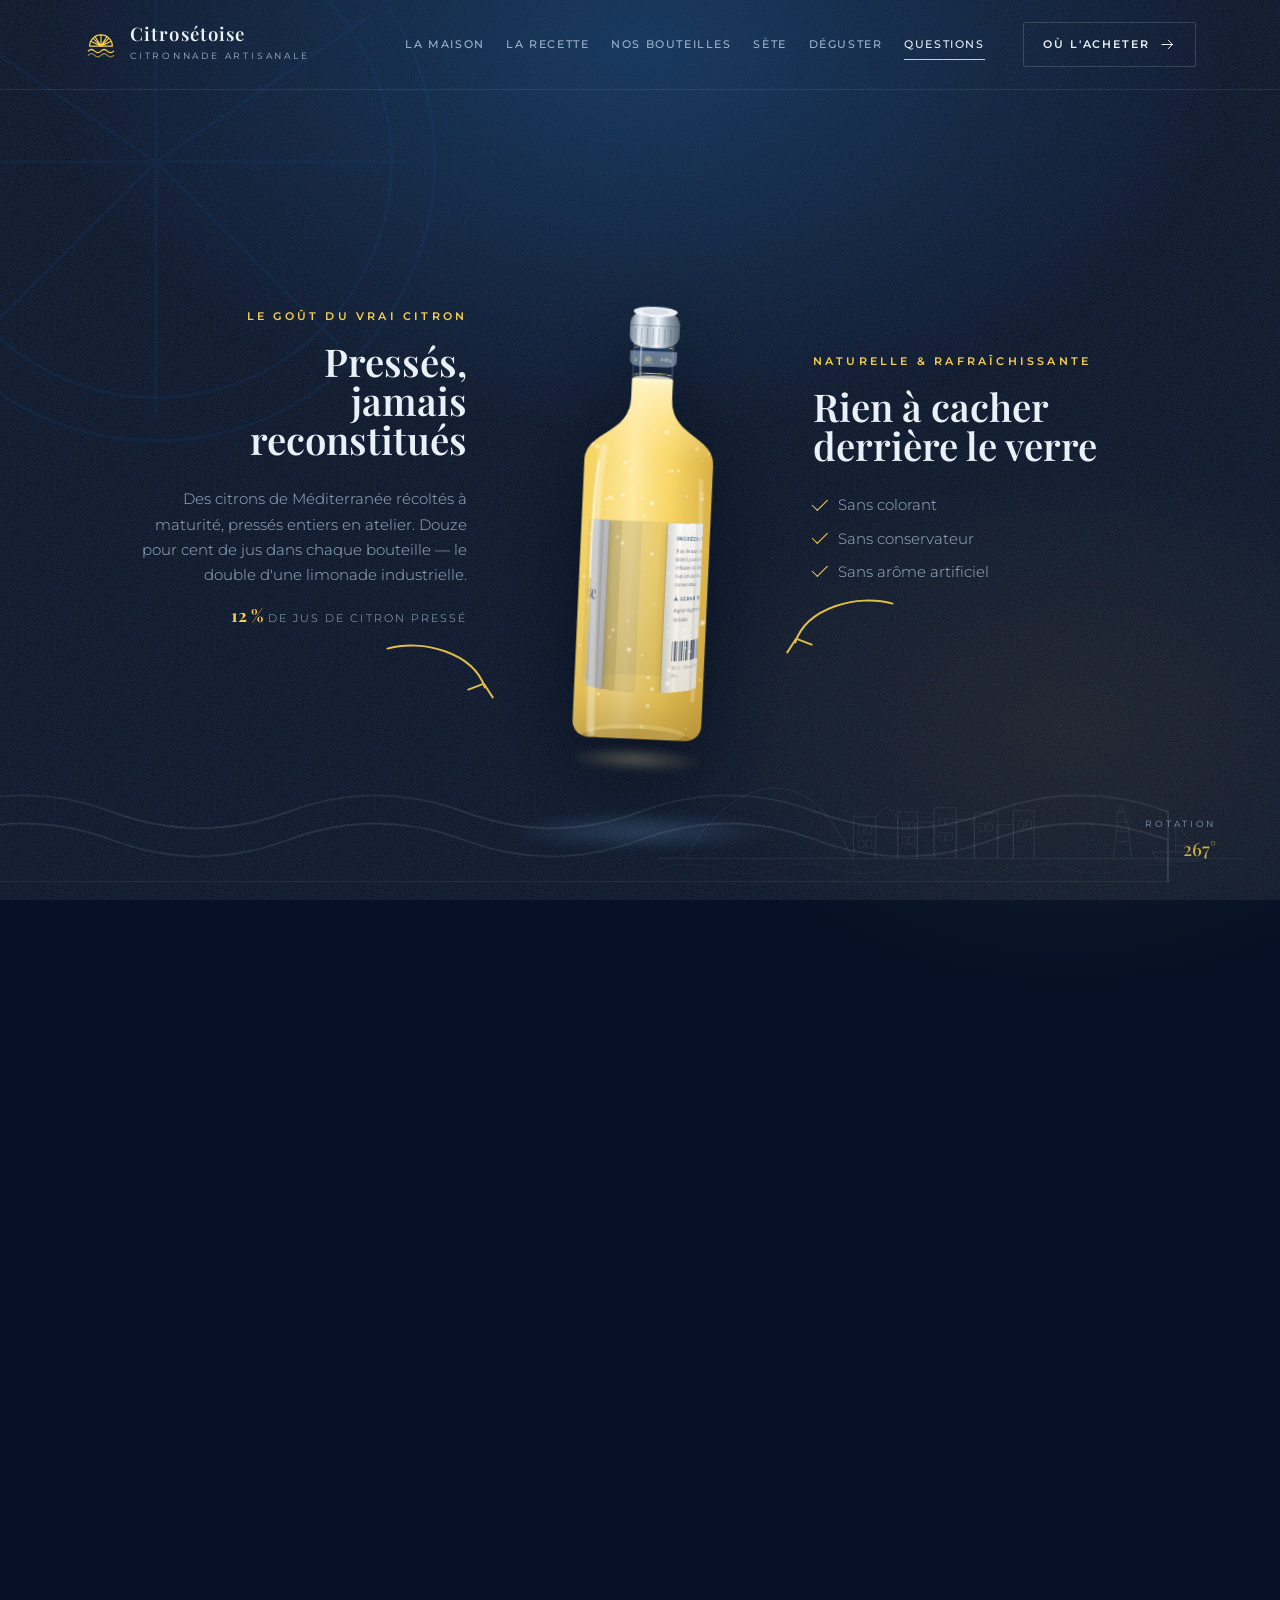
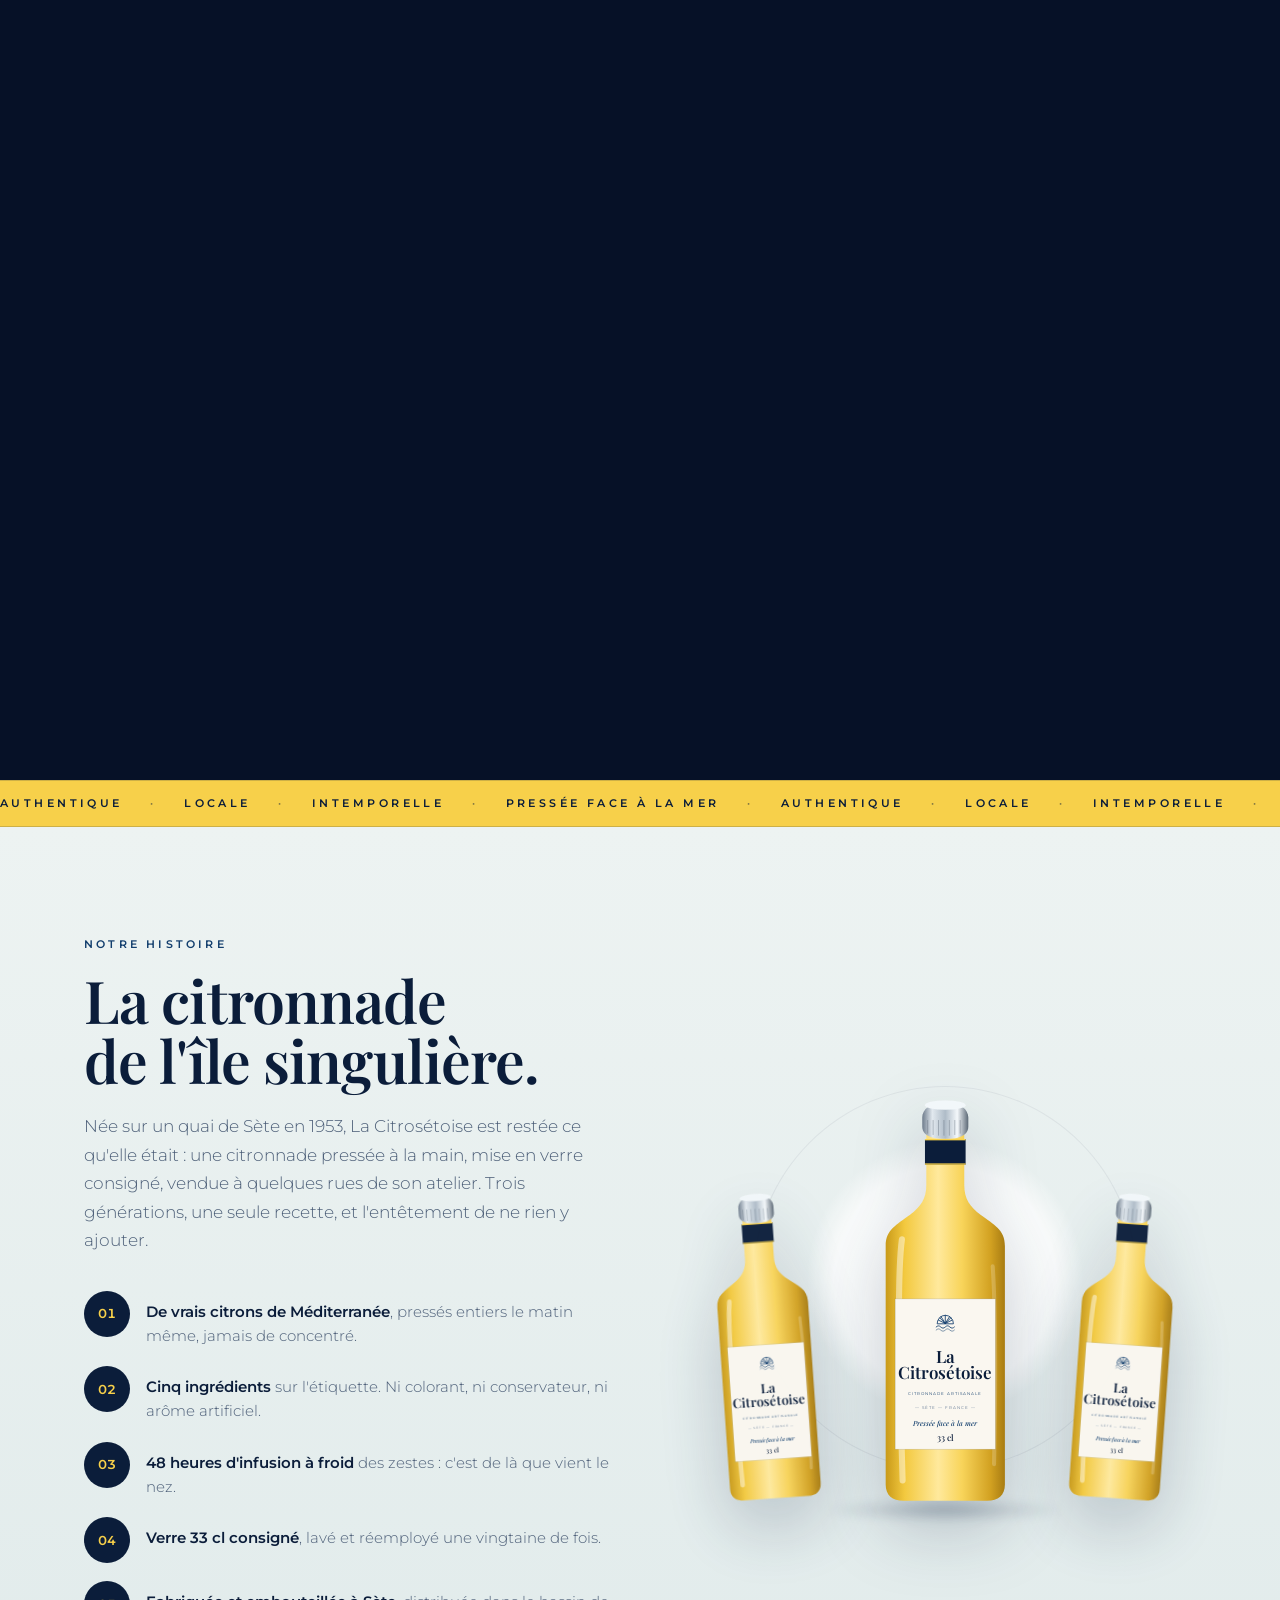
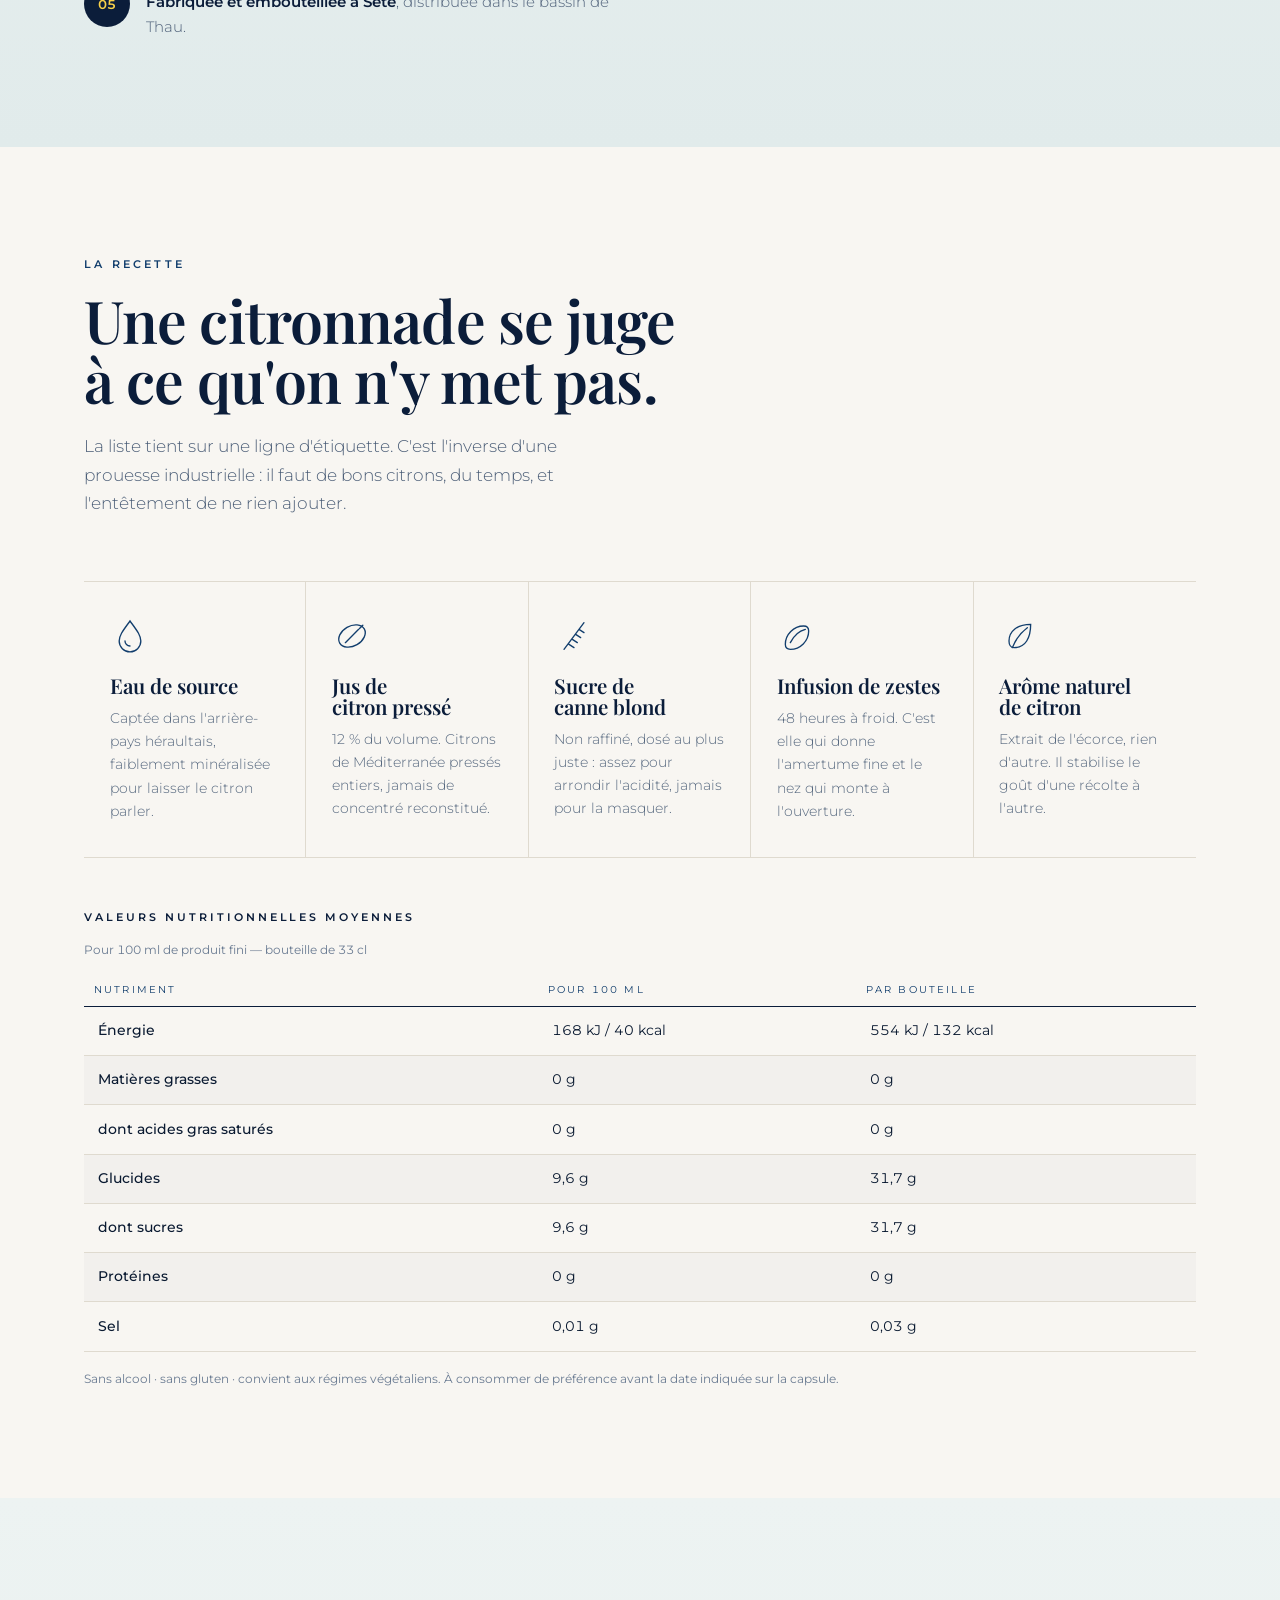
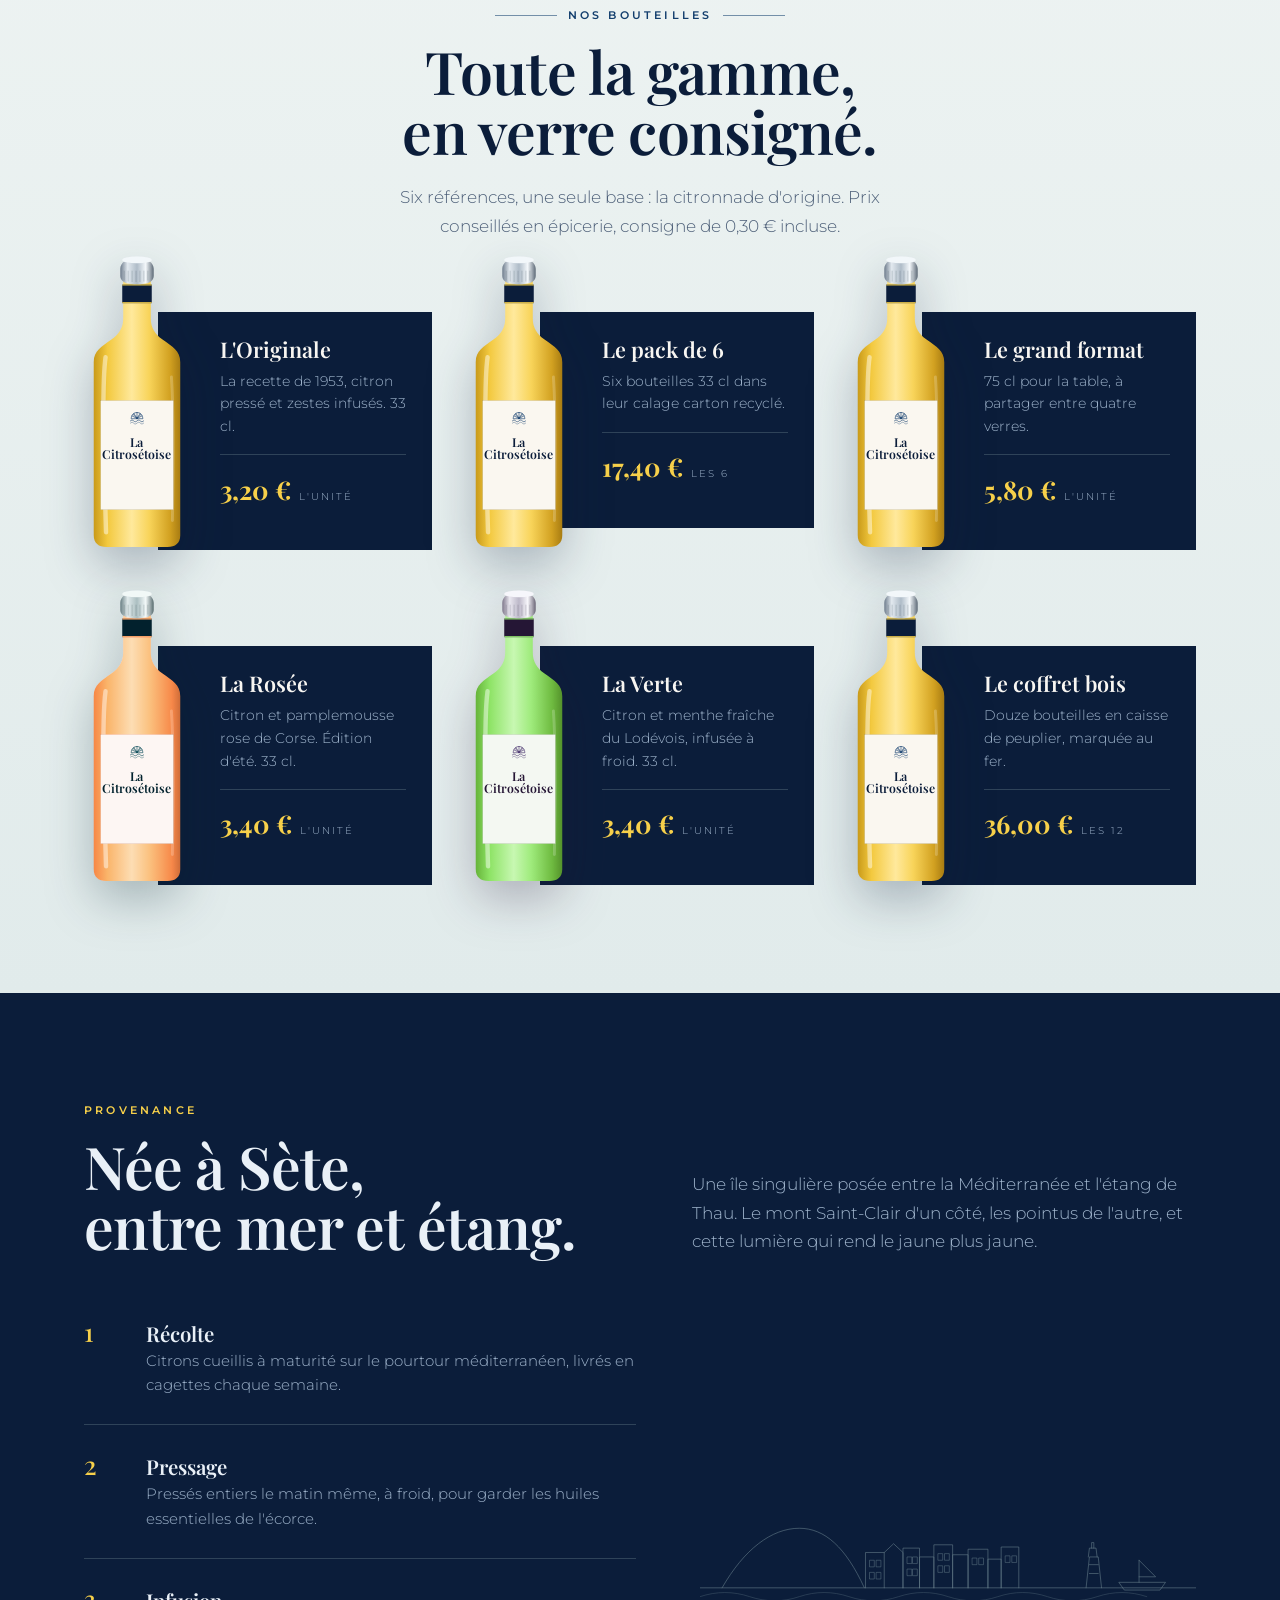
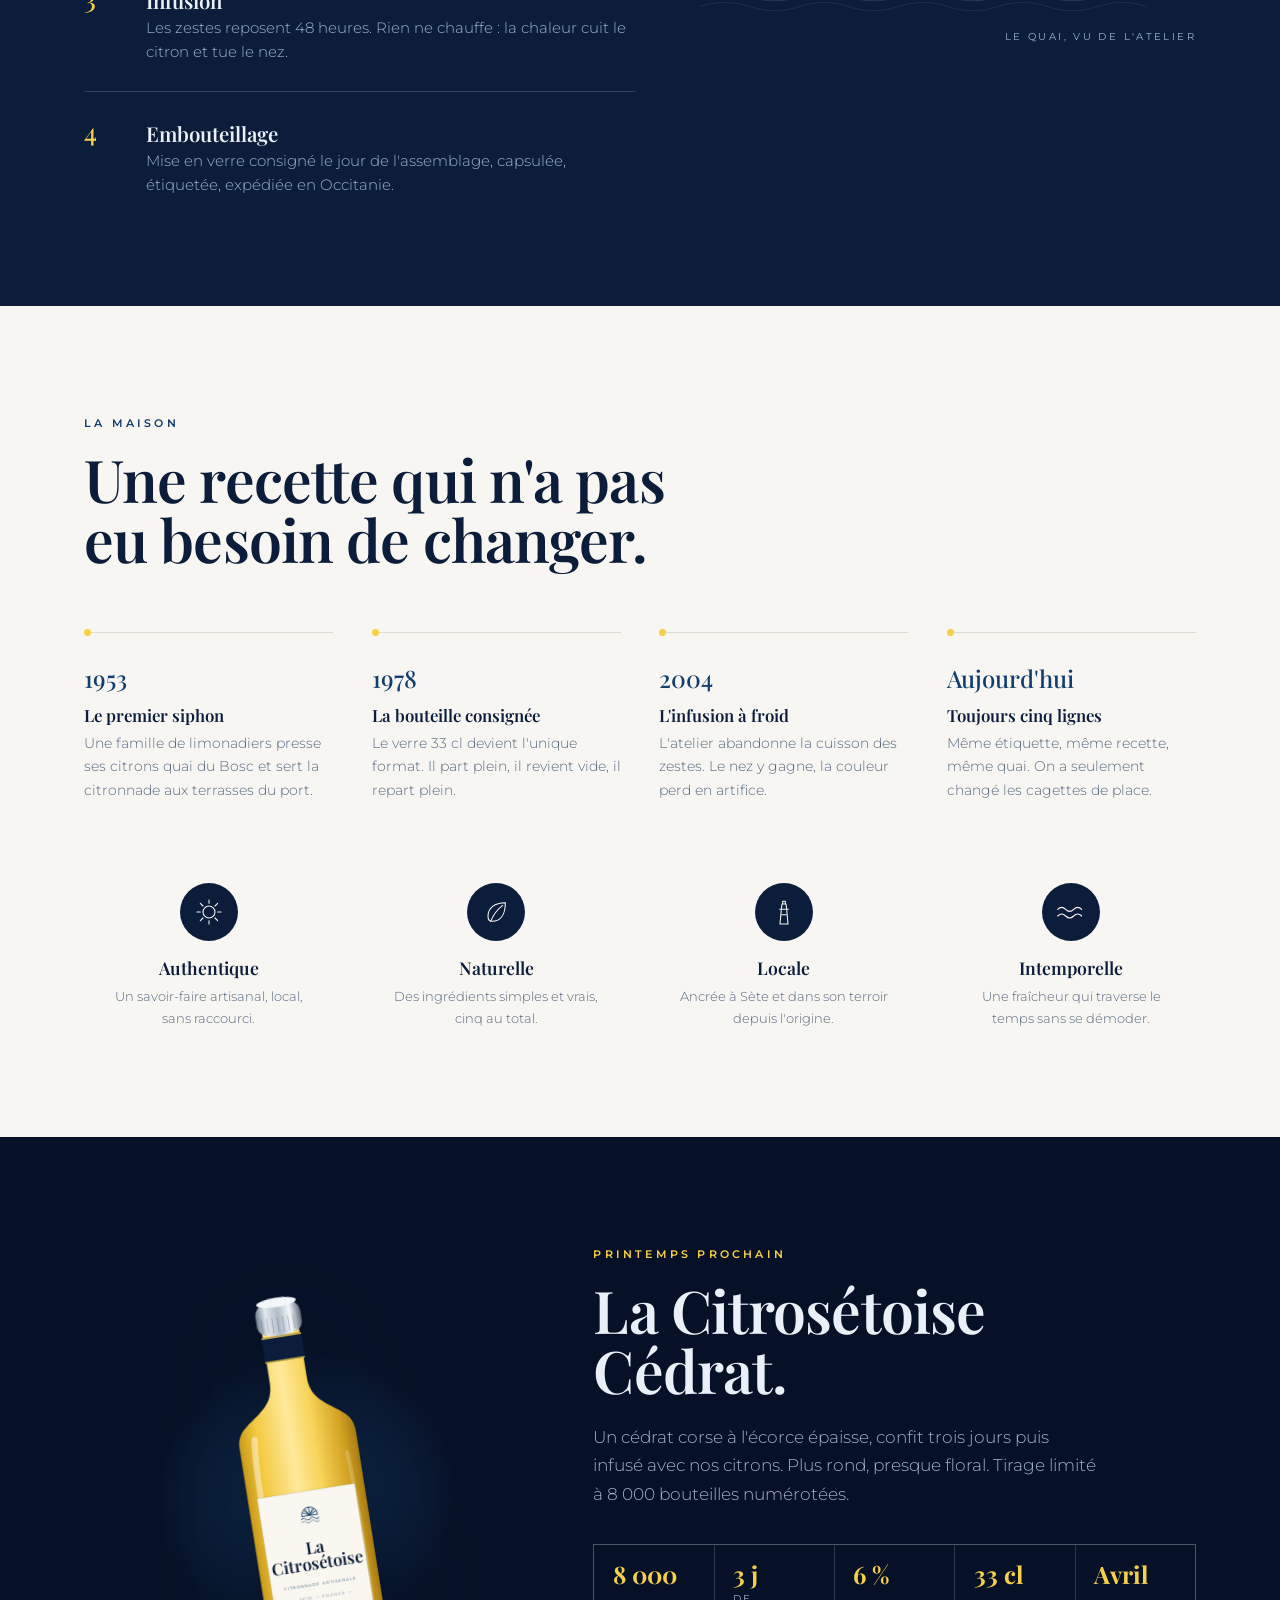
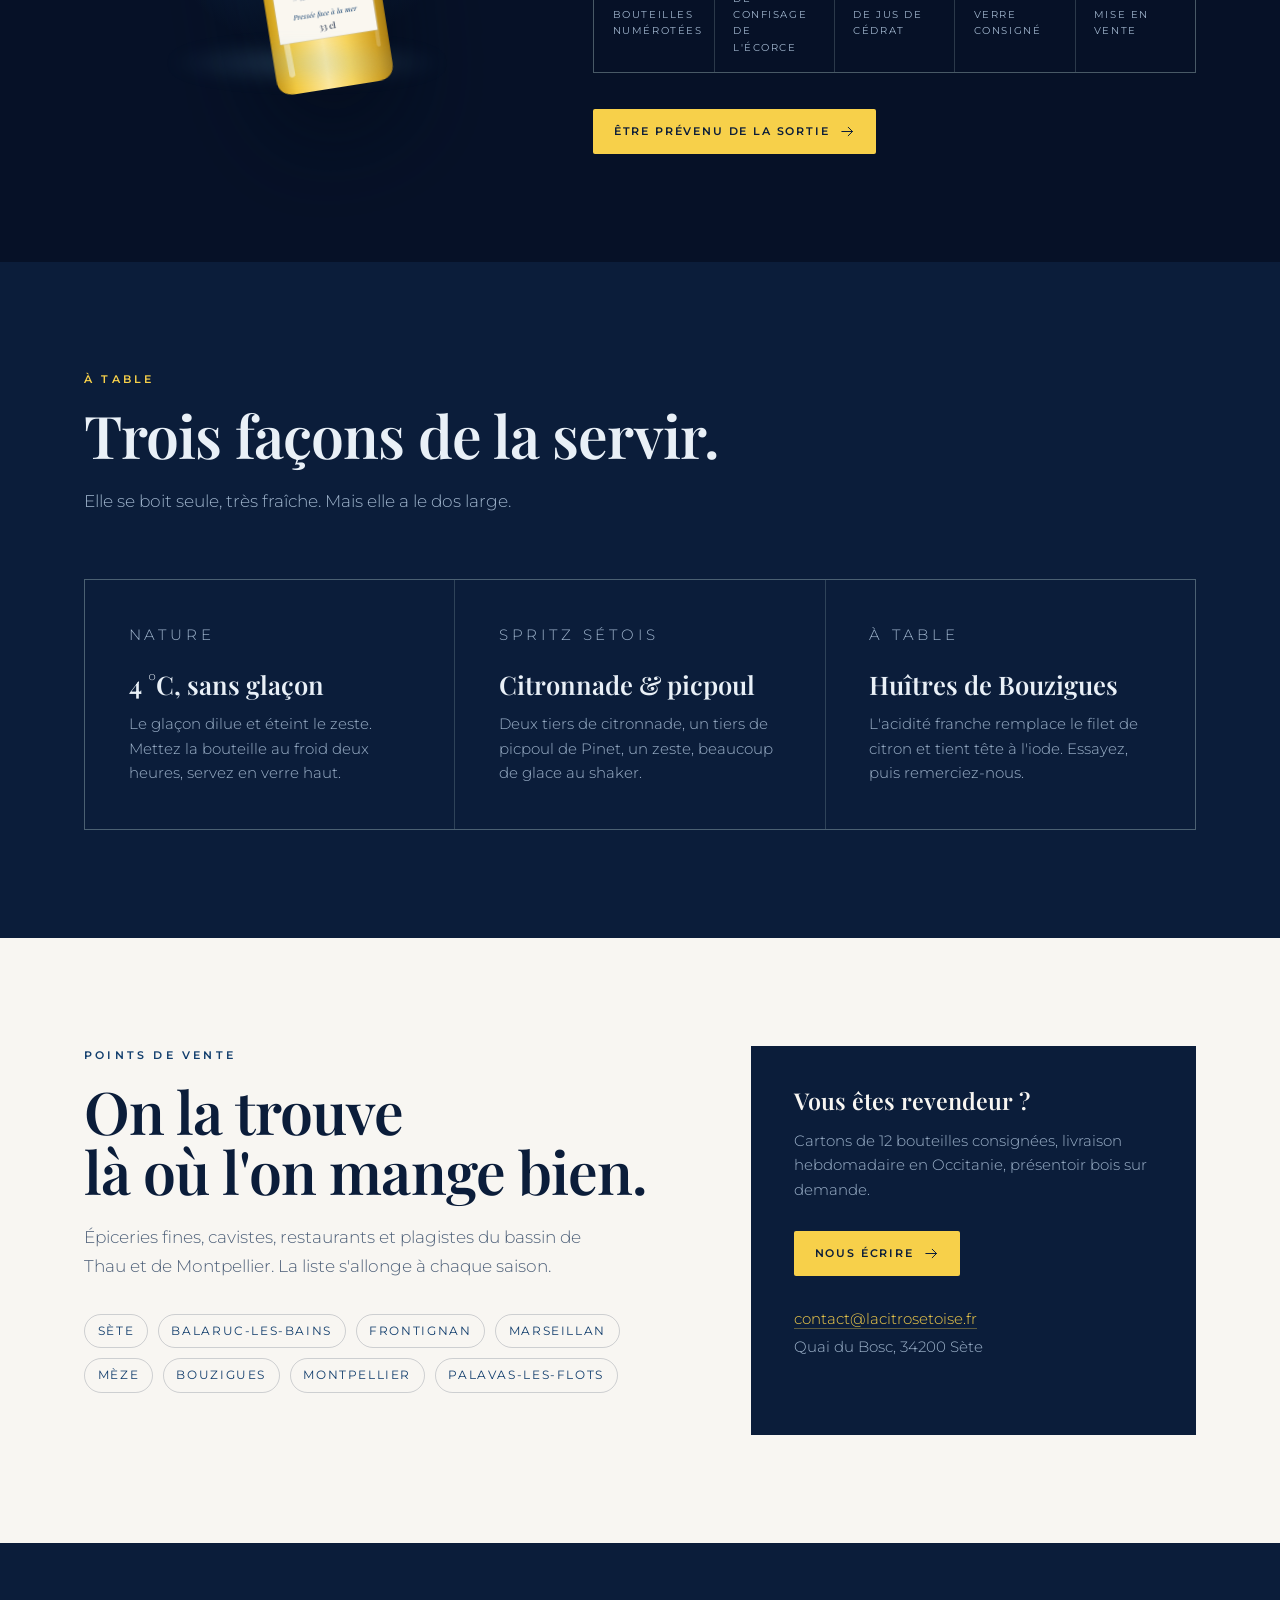
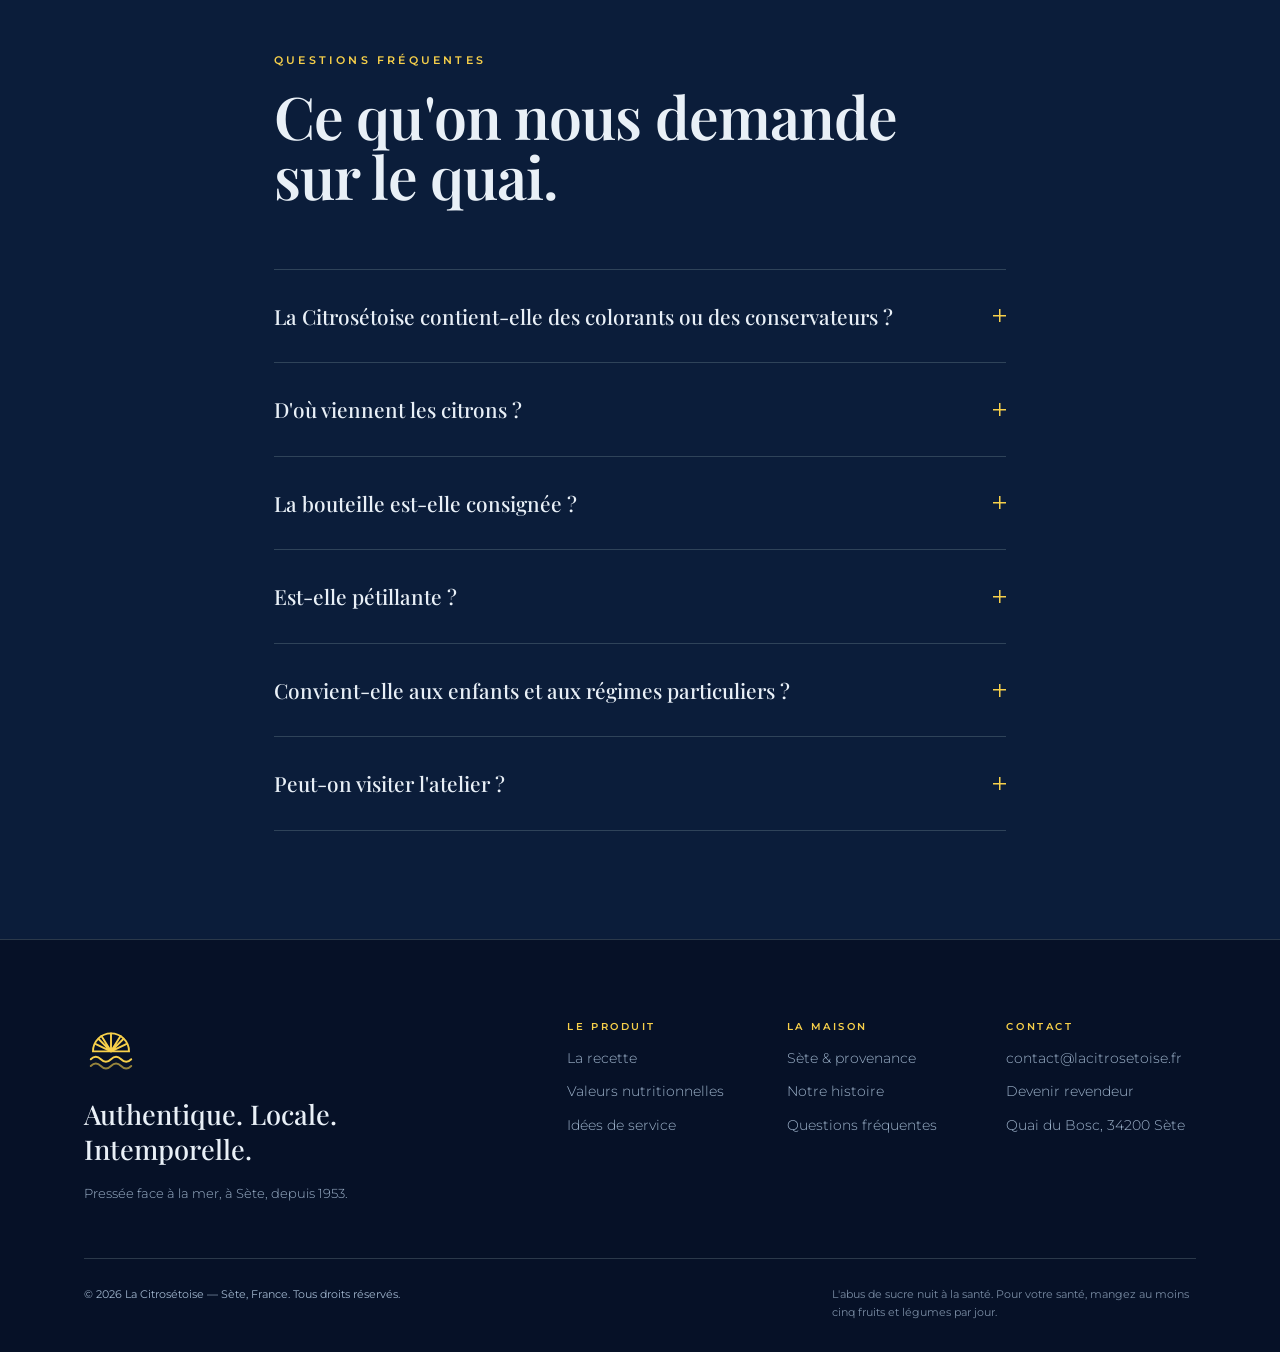
==== index.html @ e5ca36a4 "Site vitrine La Citrosétoise : bouteille 3D pilotée au défilement Site one-page statique, sans frame" ====
<!DOCTYPE html>
<html lang="fr" prefix="og: https://ogp.me/ns#">
<head>
<meta charset="utf-8">
<meta name="viewport" content="width=device-width, initial-scale=1, viewport-fit=cover">

<!-- ============================ SEO ============================ -->
<title>La Citrosétoise — Citronnade artisanale de Sète, pressée face à la mer</title>
<meta name="description" content="La Citrosétoise, citronnade artisanale née à Sète. Cinq ingrédients, de vrais citrons de Méditerranée, sans colorant ni conservateur. Bouteille verre 33 cl, pressée face à la mer.">
<link rel="canonical" href="https://www.lacitrosetoise.fr/">
<meta name="robots" content="index, follow, max-image-preview:large, max-snippet:-1, max-video-preview:-1">
<meta name="author" content="La Citrosétoise">
<meta name="theme-color" content="#061127">
<meta name="color-scheme" content="dark light">
<meta name="format-detection" content="telephone=no">
<meta name="geo.region" content="FR-34">
<meta name="geo.placename" content="Sète, Hérault">
<meta name="geo.position" content="43.4075;3.6936">
<meta name="ICBM" content="43.4075, 3.6936">
<link rel="alternate" hreflang="fr" href="https://www.lacitrosetoise.fr/">
<link rel="alternate" hreflang="x-default" href="https://www.lacitrosetoise.fr/">

<meta property="og:type" content="website">
<meta property="og:site_name" content="La Citrosétoise">
<meta property="og:locale" content="fr_FR">
<meta property="og:url" content="https://www.lacitrosetoise.fr/">
<meta property="og:title" content="La Citrosétoise — Citronnade artisanale de Sète">
<meta property="og:description" content="Cinq ingrédients, de vrais citrons de Méditerranée, zéro colorant. La citronnade artisanale pressée face à la mer, à Sète.">
<meta property="og:image" content="https://www.lacitrosetoise.fr/assets/img/og-citrosetoise.png">
<meta property="og:image:width" content="1200">
<meta property="og:image:height" content="630">
<meta property="og:image:alt" content="Bouteille de citronnade La Citrosétoise sur fond bleu nuit">

<meta name="twitter:card" content="summary_large_image">
<meta name="twitter:title" content="La Citrosétoise — Citronnade artisanale de Sète">
<meta name="twitter:description" content="Cinq ingrédients, de vrais citrons de Méditerranée, zéro colorant. Pressée face à la mer.">
<meta name="twitter:image" content="https://www.lacitrosetoise.fr/assets/img/og-citrosetoise.png">

<link rel="icon" href="/favicon.svg" type="image/svg+xml">
<link rel="apple-touch-icon" href="/assets/img/apple-touch-icon.png">
<link rel="manifest" href="/site.webmanifest">

<link rel="preload" href="/assets/fonts/playfair-display-700-latin.woff2" as="font" type="font/woff2" crossorigin>
<link rel="preload" href="/assets/fonts/montserrat-400-latin.woff2" as="font" type="font/woff2" crossorigin>
<link rel="stylesheet" href="/assets/css/fonts.css">
<link rel="stylesheet" href="/assets/css/main.css">

<script type="application/ld+json">
{
  "@context": "https://schema.org",
  "@graph": [
    {
      "@type": "Organization",
      "@id": "https://www.lacitrosetoise.fr/#organisation",
      "name": "La Citrosétoise",
      "alternateName": "Citrosétoise",
      "url": "https://www.lacitrosetoise.fr/",
      "logo": "https://www.lacitrosetoise.fr/assets/img/logo-citrosetoise.png",
      "email": "contact@lacitrosetoise.fr",
      "description": "Maison artisanale de citronnade fondée à Sète, dans l'Hérault.",
      "address": {
        "@type": "PostalAddress",
        "streetAddress": "Quai du Bosc",
        "addressLocality": "Sète",
        "postalCode": "34200",
        "addressRegion": "Occitanie",
        "addressCountry": "FR"
      },
      "areaServed": { "@type": "Country", "name": "France" }
    },
    {
      "@type": "WebSite",
      "@id": "https://www.lacitrosetoise.fr/#site",
      "url": "https://www.lacitrosetoise.fr/",
      "name": "La Citrosétoise",
      "inLanguage": "fr-FR",
      "publisher": { "@id": "https://www.lacitrosetoise.fr/#organisation" }
    },
    {
      "@type": "Product",
      "@id": "https://www.lacitrosetoise.fr/#produit",
      "name": "La Citrosétoise — Citronnade artisanale 33 cl",
      "category": "Boisson sans alcool > Citronnade",
      "description": "Citronnade artisanale élaborée à Sète avec de vrais citrons de Méditerranée, du sucre de canne blond et une infusion de zestes. Sans colorant, sans conservateur, sans arôme artificiel. Bouteille en verre consignée de 33 cl.",
      "image": "https://www.lacitrosetoise.fr/assets/img/bouteille-citrosetoise-33cl.png",
      "brand": { "@id": "https://www.lacitrosetoise.fr/#organisation" },
      "manufacturer": { "@id": "https://www.lacitrosetoise.fr/#organisation" },
      "countryOfOrigin": "FR",
      "material": "Verre",
      "additionalProperty": [
        { "@type": "PropertyValue", "name": "Contenance", "value": "33 cl" },
        { "@type": "PropertyValue", "name": "Jus de citron", "value": "12 %" },
        { "@type": "PropertyValue", "name": "Ingrédients", "value": "5" },
        { "@type": "PropertyValue", "name": "Infusion des zestes", "value": "48 heures à froid" }
      ]
    },
    {
      "@type": "FAQPage",
      "@id": "https://www.lacitrosetoise.fr/#faq",
      "mainEntity": [
        {
          "@type": "Question",
          "name": "La Citrosétoise contient-elle des colorants ou des conservateurs ?",
          "acceptedAnswer": { "@type": "Answer", "text": "Non. La recette tient en cinq ingrédients : eau de source, jus de citron pressé, sucre de canne blond, infusion de zestes et arôme naturel de citron. Ni colorant, ni conservateur, ni arôme artificiel." }
        },
        {
          "@type": "Question",
          "name": "D'où viennent les citrons ?",
          "acceptedAnswer": { "@type": "Answer", "text": "Du pourtour méditerranéen, principalement de la côte d'Azur et de Sicile, récoltés à maturité et pressés en atelier à Sète." }
        },
        {
          "@type": "Question",
          "name": "La bouteille est-elle consignée ?",
          "acceptedAnswer": { "@type": "Answer", "text": "Oui. La bouteille en verre 33 cl est consignée chez tous nos revendeurs partenaires du bassin de Thau, puis lavée et réemployée en atelier." }
        },
        {
          "@type": "Question",
          "name": "Où acheter La Citrosétoise ?",
          "acceptedAnswer": { "@type": "Answer", "text": "Chez les épiciers fins, cavistes, restaurants et plagistes de Sète, Balaruc-les-Bains, Frontignan, Marseillan et Montpellier, ainsi qu'auprès de nos revendeurs partenaires en Occitanie." }
        },
        {
          "@type": "Question",
          "name": "La citronnade convient-elle aux enfants et aux régimes particuliers ?",
          "acceptedAnswer": { "@type": "Answer", "text": "Oui. La Citrosétoise est sans alcool, sans gluten et convient aux régimes végétaliens." }
        }
      ]
    }
  ]
}
</script>
</head>

<body>
<a class="skip-link" href="#contenu">Aller au contenu</a>

<!-- Grain + vignette d'ambiance -->
<div class="atmosphere" aria-hidden="true">
  <div class="atmosphere__grain"></div>
  <div class="atmosphere__glow"></div>
</div>

<!-- ====================== EN-TÊTE / MENU PRINCIPAL ====================== -->
<header class="site-header" id="entete">
  <div class="site-header__inner">
    <a class="brand" href="#haut" aria-label="La Citrosétoise, retour en haut de page">
      <svg class="brand__mark" viewBox="0 0 48 48" aria-hidden="true" focusable="false">
        <use href="#mark-lemon"></use>
      </svg>
      <span class="brand__text">
        <span class="brand__name">Citrosétoise</span>
        <span class="brand__baseline">Citronnade artisanale</span>
      </span>
    </a>

    <nav class="nav" id="menu-principal" aria-label="Menu principal">
      <ul class="nav__list">
        <li><a class="nav__link" href="#maison-intro"><span>La maison</span></a></li>
        <li><a class="nav__link" href="#recette"><span>La recette</span></a></li>
        <li><a class="nav__link" href="#bouteilles"><span>Nos bouteilles</span></a></li>
        <li><a class="nav__link" href="#sete"><span>Sète</span></a></li>
        <li><a class="nav__link" href="#degustation"><span>Déguster</span></a></li>
        <li><a class="nav__link" href="#faq"><span>Questions</span></a></li>
      </ul>
    </nav>

    <a class="btn btn--ghost site-header__cta" href="#ou-acheter" data-magnet>
      <span>Où l'acheter</span>
      <svg viewBox="0 0 24 24" aria-hidden="true" focusable="false"><path d="M4 12h15M13 6l6 6-6 6" fill="none" stroke="currentColor" stroke-width="1.4" stroke-linecap="round" stroke-linejoin="round"/></svg>
    </a>

    <button class="burger" type="button" aria-expanded="false" aria-controls="menu-principal" aria-label="Ouvrir le menu">
      <span></span><span></span>
    </button>
  </div>
  <div class="site-header__progress" aria-hidden="true"><i></i></div>
</header>

<main id="contenu">

<!-- ====================== SCÈNE : BOUTEILLE 3D AU SCROLL ====================== -->
<div class="scene" id="haut" data-scene>
  <div class="scene__pin">

    <!-- ============ PAYSAGE D'OUVERTURE (se dissipe au défilement) ============ -->
    <div class="sky" data-sky aria-hidden="true">
      <div class="sky__gradient"></div>
      <div class="sky__sun" data-parallax="0.05"></div>
      <div class="sky__clouds sky__clouds--haut" data-parallax="0.12"><i></i><i></i><i></i></div>

      <div class="sky__mont" data-parallax="0.07">
        <svg viewBox="0 0 1600 420" preserveAspectRatio="xMidYMax slice">
          <path class="mont mont--loin" d="M0 420V300c120-14 210-72 300-140S500 40 600 78s150 132 250 156 190-46 300-70 330 26 450 62v194Z"/>
          <path class="mont mont--pres" d="M0 420V330c150 4 260-46 360-118s180-104 260-58 138 148 244 176 196-24 310-42 300 32 426 76v56Z"/>
        </svg>
      </div>

      <div class="sky__quai" data-parallax="0.03">
        <svg viewBox="0 0 900 260" preserveAspectRatio="xMidYMax meet"><use href="#art-sete"></use></svg>
      </div>

      <!-- quartiers de citron en suspension : rappel de l'iconographie de la charte -->
      <div class="sky__flotte" data-parallax="0.14">
        <span class="sky__slice sky__slice--a"><svg viewBox="0 0 400 400"><use href="#mark-slice"></use></svg></span>
        <span class="sky__slice sky__slice--b"><svg viewBox="0 0 400 400"><use href="#mark-slice"></use></svg></span>
        <span class="sky__slice sky__slice--c"><svg viewBox="0 0 48 48"><use href="#mark-lemon"></use></svg></span>
      </div>

      <div class="sky__sea">
        <svg viewBox="0 0 1200 200" preserveAspectRatio="none">
          <path d="M0 40q75-26 150 0t150 0 150 0 150 0 150 0 150 0 150 0v160H0Z" fill="none" stroke="currentColor" stroke-width="1"/>
          <path d="M0 74q75-26 150 0t150 0 150 0 150 0 150 0 150 0 150 0v126H0Z" fill="none" stroke="currentColor" stroke-width="1" opacity=".7"/>
          <path d="M0 112q75-26 150 0t150 0 150 0 150 0 150 0 150 0 150 0v88H0Z" fill="none" stroke="currentColor" stroke-width="1" opacity=".45"/>
        </svg>
      </div>
      <div class="sky__clouds sky__clouds--bas" data-parallax="0.2"><i></i><i></i></div>
    </div>

    <!-- décor de la partie nuit -->
    <div class="decor" aria-hidden="true">
      <div class="decor__lemon" data-parallax="0.10">
        <svg viewBox="0 0 400 400"><use href="#mark-slice"></use></svg>
      </div>
      <div class="decor__skyline" data-parallax="0.04">
        <svg viewBox="0 0 900 200" preserveAspectRatio="xMidYMax meet"><use href="#art-sete"></use></svg>
      </div>
      <div class="decor__waves" data-parallax="0.16">
        <svg viewBox="0 0 1200 120" preserveAspectRatio="none">
          <path d="M0 60q75-28 150 0t150 0 150 0 150 0 150 0 150 0 150 0v60H0Z" fill="none" stroke="currentColor" stroke-width="1"/>
          <path d="M0 84q75-28 150 0t150 0 150 0 150 0 150 0 150 0 150 0v36H0Z" fill="none" stroke="currentColor" stroke-width="1"/>
        </svg>
      </div>
    </div>

    <!-- la bouteille -->
    <div class="bottle-holder" data-bottle-holder>
      <figure class="bottle" data-bottle aria-label="Bouteille de citronnade La Citrosétoise 33 cl, en rotation au fil du défilement">
        <div class="bottle__shadow"></div>

        <!-- verre + liquide (silhouette fixe : un corps de révolution garde la même silhouette en tournant) -->
        <svg class="bottle__glass bottle__glass--back" viewBox="0 0 240 620" aria-hidden="true" focusable="false">
          <defs>
            <linearGradient id="grad-liquid" x1="0" y1="0" x2="1" y2="0">
              <stop offset="0" stop-color="#C99A19"/>
              <stop offset=".14" stop-color="#F3C93F"/>
              <stop offset=".42" stop-color="#FFE99C"/>
              <stop offset=".62" stop-color="#F8D45A"/>
              <stop offset=".88" stop-color="#D2A121"/>
              <stop offset="1" stop-color="#A87C12"/>
            </linearGradient>
            <linearGradient id="grad-liquid-v" x1="0" y1="0" x2="0" y2="1">
              <stop offset="0" stop-color="#FFF3C4" stop-opacity=".95"/>
              <stop offset=".22" stop-color="#FFE38A" stop-opacity="0"/>
              <stop offset=".82" stop-color="#8A5F06" stop-opacity=".22"/>
              <stop offset="1" stop-color="#6B4703" stop-opacity=".5"/>
            </linearGradient>
            <linearGradient id="grad-glass" x1="0" y1="0" x2="1" y2="0">
              <stop offset="0" stop-color="#9FC2D8" stop-opacity=".55"/>
              <stop offset=".18" stop-color="#E8F4FA" stop-opacity=".18"/>
              <stop offset=".5" stop-color="#FFFFFF" stop-opacity=".05"/>
              <stop offset=".84" stop-color="#CFE4F0" stop-opacity=".2"/>
              <stop offset="1" stop-color="#6E93B0" stop-opacity=".5"/>
            </linearGradient>
            <linearGradient id="grad-cap" x1="0" y1="0" x2="1" y2="0">
              <stop offset="0" stop-color="#6E7C8C"/>
              <stop offset=".2" stop-color="#E2E9EF"/>
              <stop offset=".38" stop-color="#AFBCC8"/>
              <stop offset=".56" stop-color="#F4F8FB"/>
              <stop offset=".78" stop-color="#93A2B1"/>
              <stop offset="1" stop-color="#5C6976"/>
            </linearGradient>
            <clipPath id="clip-bottle">
              <path d="M92 36h56v94c0 20 8 32 24 44 20 15 36 22 36 46v352c0 16-10 24-26 24H58c-16 0-26-8-26-24V220c0-24 16-31 36-46 16-12 24-24 24-44V36Z"/>
            </clipPath>
          </defs>

          <!-- corps du verre -->
          <g clip-path="url(#clip-bottle)">
            <rect x="0" y="0" width="240" height="620" fill="#0B2545" opacity=".55"/>
            <!-- liquide -->
            <rect x="0" y="104" width="240" height="516" fill="url(#grad-liquid)"/>
            <rect x="0" y="104" width="240" height="516" fill="url(#grad-liquid-v)"/>
            <!-- ligne de remplissage -->
            <ellipse cx="120" cy="104" rx="27" ry="5" fill="#FFF6D2" opacity=".8"/>
            <!-- verre au-dessus du liquide -->
            <rect x="0" y="0" width="240" height="106" fill="url(#grad-glass)"/>
            <!-- fond de bouteille -->
            <ellipse cx="120" cy="600" rx="84" ry="18" fill="#8A6205" opacity=".55"/>
            <ellipse cx="120" cy="588" rx="66" ry="12" fill="#FFEBA6" opacity=".22"/>
          </g>
        </svg>

        <!-- étiquettes cylindriques (générées : lamelles en rotation 3D) -->
        <div class="bottle__spin" data-spin>
          <div class="cyl cyl--label" data-cyl="label" data-radius="78" data-slats="18"></div>
          <div class="cyl cyl--neck" data-cyl="neck" data-radius="26" data-slats="12" data-shade="0.5"></div>
        </div>

        <!-- reflets, condensation, capsule : au-dessus de tout -->
        <svg class="bottle__glass bottle__glass--front" viewBox="0 0 240 620" aria-hidden="true" focusable="false">
          <g clip-path="url(#clip-bottle)">
            <!-- arêtes du verre -->
            <rect x="0" y="0" width="240" height="620" fill="url(#grad-glass)" opacity=".9"/>
            <!-- reflet principal -->
            <path d="M58 200c-6 40-7 90-6 152 1 56 3 158 5 240" fill="none" stroke="#FFFFFF" stroke-opacity=".42" stroke-width="10" stroke-linecap="round" filter="blur(1.5px)"/>
            <path d="M52 220c-5 40-6 96-5 158" fill="none" stroke="#FFFFFF" stroke-opacity=".72" stroke-width="3" stroke-linecap="round"/>
            <path d="M104 46c-2 16-2 34-1 52" fill="none" stroke="#FFFFFF" stroke-opacity=".5" stroke-width="3" stroke-linecap="round"/>
            <!-- reflet droit -->
            <path d="M192 240c4 60 4 200 2 300" fill="none" stroke="#FFFFFF" stroke-opacity=".26" stroke-width="6" stroke-linecap="round"/>
            <!-- condensation (JS) -->
            <g data-droplets fill="#FFFFFF" fill-opacity=".5"></g>
          </g>
        </svg>

        <!-- capsule couronne : au-dessus de la collerette, sans fusion de calque -->
        <svg class="bottle__cap" viewBox="0 0 240 620" aria-hidden="true" focusable="false">
          <path d="M88 66h64v12c0 6-5 9-14 9h-36c-9 0-14-3-14-9Z" fill="#C9DCEA" opacity=".45"/>
          <path d="M86 30c0-12 12-22 34-22s34 10 34 22v14c0 8-6 14-16 16-8 2-28 2-36 0-10-2-16-8-16-16Z" fill="url(#grad-cap)"/>
          <path d="M86 31h68" stroke="#3B4855" stroke-opacity=".35" stroke-width="1.5"/>
          <g stroke="#41505E" stroke-opacity=".4" stroke-width="1.2">
            <path d="M94 34v20M102 34v22M110 34v23M118 34v23M126 34v23M134 34v22M142 34v20"/>
          </g>
          <ellipse cx="120" cy="12" rx="30" ry="7" fill="#F2F7FA" opacity=".95"/>
          <ellipse cx="120" cy="12" rx="18" ry="4" fill="#0B1D3A" opacity=".1"/>
        </svg>
      </figure>
      <div class="bottle-holder__pool" aria-hidden="true"></div>
    </div>

    <!-- chapitres -->
    <div class="chapters">

      <!-- 0 · Ouverture -->
      <section class="chapter chapter--hero" data-chapter="0" aria-labelledby="titre-principal">
        <p class="eyebrow eyebrow--center"><span class="rule"></span>L'originale depuis toujours<span class="rule"></span></p>
        <h1 class="hero-title" id="titre-principal">
          <span class="hero-title__main" data-split>Citrosétoise</span>
          <em class="hero-title__script">de Sète</em>
        </h1>
        <p class="hero-sub">Citronnade artisanale — <span>pressée face à la mer</span></p>
        <p class="hero-hint">
          <span class="hero-hint__wheel" aria-hidden="true"><i></i></span>
          Faites défiler : la bouteille tourne
        </p>
      </section>

      <!-- 1 · Le citron -->
      <section class="chapter" data-chapter="1" aria-label="Le goût du vrai citron">
        <article class="card card--left" data-side="left" data-step="0">
          <p class="eyebrow">Le goût du vrai citron</p>
          <h2 class="card__title">Pressés,<br>jamais reconstitués</h2>
          <p>Des citrons de Méditerranée récoltés à maturité, pressés entiers en atelier. Douze pour cent de jus dans chaque bouteille — le double d'une limonade industrielle.</p>
          <p class="card__meta"><b>12 %</b> de jus de citron pressé</p>
          <svg class="card__arrow" viewBox="0 0 120 80" aria-hidden="true"><path d="M4 16C40 6 92 20 104 56" fill="none" stroke="currentColor" stroke-width="2" stroke-linecap="round"/><path d="M112 66l-9-14-16 6" fill="none" stroke="currentColor" stroke-width="2" stroke-linecap="round" stroke-linejoin="round"/></svg>
        </article>
        <article class="card card--right" data-side="right" data-step="1">
          <p class="eyebrow">Naturelle &amp; rafraîchissante</p>
          <h2 class="card__title">Rien à cacher<br>derrière le verre</h2>
          <ul class="ticks">
            <li>Sans colorant</li>
            <li>Sans conservateur</li>
            <li>Sans arôme artificiel</li>
          </ul>
          <svg class="card__arrow" viewBox="0 0 120 80" aria-hidden="true"><path d="M116 16C80 6 28 20 16 56" fill="none" stroke="currentColor" stroke-width="2" stroke-linecap="round"/><path d="M8 66l9-14 16 6" fill="none" stroke="currentColor" stroke-width="2" stroke-linecap="round" stroke-linejoin="round"/></svg>
        </article>
      </section>

      <!-- 2 · Les ingrédients -->
      <section class="chapter" data-chapter="2" aria-label="Les cinq ingrédients">
        <div class="chapter__head">
          <p class="eyebrow eyebrow--center"><span class="rule"></span>Ce qu'il y a dedans<span class="rule"></span></p>
          <h2 class="chapter__title">Cinq ingrédients.<br>Pas un de plus.</h2>
        </div>
        <ol class="formula" aria-label="Liste des ingrédients par ordre décroissant">
          <li data-step="0"><span class="formula__pct">72 %</span><span class="formula__name">Eau de source</span><span class="formula__note">captée dans l'Hérault</span></li>
          <li data-step="1"><span class="formula__pct">12 %</span><span class="formula__name">Jus de citron</span><span class="formula__note">pressé en atelier</span></li>
          <li data-step="2"><span class="formula__pct">14 %</span><span class="formula__name">Sucre de canne blond</span><span class="formula__note">non raffiné</span></li>
          <li data-step="3"><span class="formula__pct">1,6 %</span><span class="formula__name">Infusion de zestes</span><span class="formula__note">48 h à froid</span></li>
          <li data-step="4"><span class="formula__pct">0,4 %</span><span class="formula__name">Arôme naturel de citron</span><span class="formula__note">extrait de l'écorce</span></li>
        </ol>
      </section>

      <!-- 3 · Sète -->
      <section class="chapter" data-chapter="3" aria-label="Provenance : Sète">
        <article class="card card--left card--wide" data-side="left" data-step="0">
          <p class="eyebrow">43°24′ N — 3°41′ E</p>
          <h2 class="card__title">Pressée face<br>à la mer</h2>
          <p>L'atelier tient sur un quai, entre les chalutiers et les criées. On y presse le matin, on y embouteille l'après-midi, et le vent d'est entre par la porte du fond.</p>
        </article>
        <div class="stat-stack" data-side="right">
          <div class="stat" data-step="1"><b class="num" data-count-to="1953" data-count-format="year">1953</b><span>Première bouteille, quai du Bosc</span></div>
          <div class="stat" data-step="2"><b class="num" data-count-to="48">48</b><span>Heures d'infusion à froid</span></div>
          <div class="stat" data-step="3"><b class="num" data-count-to="100" data-count-suffix=" %">100 %</b><span>Verre consigné, lavé, réemployé</span></div>
        </div>
      </section>

      <!-- 4 · La fiche -->
      <section class="chapter chapter--spec" data-chapter="4" aria-label="Fiche produit">
        <div class="spec">
          <p class="eyebrow">La bouteille</p>
          <h2 class="chapter__title chapter__title--sm">33 cl de<br>Méditerranée</h2>
          <dl class="spec__list">
            <div data-step="0"><dt>Format</dt><dd>Verre 33 cl, capsule couronne</dd></div>
            <div data-step="1"><dt>Service</dt><dd>Très frais, 4 °C, sans glaçon</dd></div>
            <div data-step="2"><dt>Conservation</dt><dd>18 mois — à l'abri de la lumière</dd></div>
            <div data-step="3"><dt>Sucres</dt><dd>9,6 g / 100 ml</dd></div>
          </dl>
          <a class="btn btn--solid" href="#ou-acheter" data-magnet data-step="4">
            <span>Trouver un point de vente</span>
            <svg viewBox="0 0 24 24" aria-hidden="true"><path d="M4 12h15M13 6l6 6-6 6" fill="none" stroke="currentColor" stroke-width="1.4" stroke-linecap="round" stroke-linejoin="round"/></svg>
          </a>
        </div>
      </section>
    </div>

    <!-- pastille de progression -->
    <div class="scene__meter" aria-hidden="true">
      <span class="scene__meter-label">Rotation</span>
      <span class="scene__meter-value" data-rot-readout>0°</span>
    </div>
  </div>
</div>

<!-- ====================== BANDEAU DÉFILANT ====================== -->
<div class="marquee" aria-hidden="true">
  <div class="marquee__track">
    <span>Authentique</span><i>·</i><span>Locale</span><i>·</i><span>Intemporelle</span><i>·</i><span>Pressée face à la mer</span><i>·</i>
    <span>Authentique</span><i>·</i><span>Locale</span><i>·</i><span>Intemporelle</span><i>·</i><span>Pressée face à la mer</span><i>·</i>
  </div>
</div>

<!-- ====================== À PROPOS ====================== -->
<section class="section section--pale" id="maison-intro" aria-labelledby="titre-apropos">
  <div class="wrap">
    <div class="about">
      <div class="about__text" data-reveal>
        <p class="eyebrow">Notre histoire</p>
        <h2 class="section__title" id="titre-apropos">La citronnade<br>de l'île singulière.</h2>
        <p class="section__lead">Née sur un quai de Sète en 1953, La Citrosétoise est restée ce qu'elle était : une citronnade pressée à la main, mise en verre consigné, vendue à quelques rues de son atelier. Trois générations, une seule recette, et l'entêtement de ne rien y ajouter.</p>
        <ol class="points" aria-label="Ce qui fait la Citrosétoise">
          <li><span>01</span><p><b>De vrais citrons de Méditerranée</b>, pressés entiers le matin même, jamais de concentré.</p></li>
          <li><span>02</span><p><b>Cinq ingrédients</b> sur l'étiquette. Ni colorant, ni conservateur, ni arôme artificiel.</p></li>
          <li><span>03</span><p><b>48 heures d'infusion à froid</b> des zestes : c'est de là que vient le nez.</p></li>
          <li><span>04</span><p><b>Verre 33 cl consigné</b>, lavé et réemployé une vingtaine de fois.</p></li>
          <li><span>05</span><p><b>Fabriquée et embouteillée à Sète</b>, distribuée dans le bassin de Thau.</p></li>
        </ol>
      </div>

      <div class="about__trio" data-reveal aria-hidden="true">
        <span class="about__halo"></span>
        <svg class="about__bottle about__bottle--gauche" viewBox="0 0 240 620"><use href="#bottle-static"></use></svg>
        <svg class="about__bottle about__bottle--centre" viewBox="0 0 240 620"><use href="#bottle-static"></use></svg>
        <svg class="about__bottle about__bottle--droite" viewBox="0 0 240 620"><use href="#bottle-static"></use></svg>
        <span class="about__reflet"></span>
      </div>
    </div>
  </div>
</section>

<!-- ====================== LA RECETTE ====================== -->
<section class="section section--light" id="recette" aria-labelledby="titre-recette">
  <div class="wrap">
    <header class="section__head" data-reveal>
      <p class="eyebrow">La recette</p>
      <h2 class="section__title" id="titre-recette">Une citronnade se juge<br>à ce qu'on n'y met pas.</h2>
      <p class="section__lead">La liste tient sur une ligne d'étiquette. C'est l'inverse d'une prouesse industrielle : il faut de bons citrons, du temps, et l'entêtement de ne rien ajouter.</p>
    </header>

    <ul class="ingredients" data-reveal-group>
      <li class="ingredient">
        <svg viewBox="0 0 48 48" aria-hidden="true"><use href="#ico-drop"></use></svg>
        <h3>Eau de source</h3>
        <p>Captée dans l'arrière-pays héraultais, faiblement minéralisée pour laisser le citron parler.</p>
      </li>
      <li class="ingredient">
        <svg viewBox="0 0 48 48" aria-hidden="true"><use href="#ico-lemon"></use></svg>
        <h3>Jus de citron pressé</h3>
        <p>12 % du volume. Citrons de Méditerranée pressés entiers, jamais de concentré reconstitué.</p>
      </li>
      <li class="ingredient">
        <svg viewBox="0 0 48 48" aria-hidden="true"><use href="#ico-cane"></use></svg>
        <h3>Sucre de canne blond</h3>
        <p>Non raffiné, dosé au plus juste : assez pour arrondir l'acidité, jamais pour la masquer.</p>
      </li>
      <li class="ingredient">
        <svg viewBox="0 0 48 48" aria-hidden="true"><use href="#ico-zest"></use></svg>
        <h3>Infusion de zestes</h3>
        <p>48 heures à froid. C'est elle qui donne l'amertume fine et le nez qui monte à l'ouverture.</p>
      </li>
      <li class="ingredient">
        <svg viewBox="0 0 48 48" aria-hidden="true"><use href="#ico-leaf"></use></svg>
        <h3>Arôme naturel de citron</h3>
        <p>Extrait de l'écorce, rien d'autre. Il stabilise le goût d'une récolte à l'autre.</p>
      </li>
    </ul>

    <div class="nutrition" data-reveal>
      <h3 class="nutrition__title">Valeurs nutritionnelles moyennes</h3>
      <div class="table-scroll">
        <table>
          <caption>Pour 100 ml de produit fini — bouteille de 33 cl</caption>
          <thead>
            <tr><th scope="col">Nutriment</th><th scope="col">Pour 100 ml</th><th scope="col">Par bouteille</th></tr>
          </thead>
          <tbody>
            <tr><th scope="row">Énergie</th><td>168 kJ / 40 kcal</td><td>554 kJ / 132 kcal</td></tr>
            <tr><th scope="row">Matières grasses</th><td>0 g</td><td>0 g</td></tr>
            <tr><th scope="row">dont acides gras saturés</th><td>0 g</td><td>0 g</td></tr>
            <tr><th scope="row">Glucides</th><td>9,6 g</td><td>31,7 g</td></tr>
            <tr><th scope="row">dont sucres</th><td>9,6 g</td><td>31,7 g</td></tr>
            <tr><th scope="row">Protéines</th><td>0 g</td><td>0 g</td></tr>
            <tr><th scope="row">Sel</th><td>0,01 g</td><td>0,03 g</td></tr>
          </tbody>
        </table>
      </div>
      <p class="nutrition__note">Sans alcool · sans gluten · convient aux régimes végétaliens. À consommer de préférence avant la date indiquée sur la capsule.</p>
    </div>
  </div>
</section>

<!-- ====================== NOS BOUTEILLES ====================== -->
<section class="section section--pale" id="bouteilles" aria-labelledby="titre-bouteilles">
  <div class="wrap">
    <header class="section__head section__head--center" data-reveal>
      <p class="eyebrow eyebrow--center"><span class="rule"></span>Nos bouteilles<span class="rule"></span></p>
      <h2 class="section__title" id="titre-bouteilles">Toute la gamme,<br>en verre consigné.</h2>
      <p class="section__lead">Six références, une seule base : la citronnade d'origine. Prix conseillés en épicerie, consigne de 0,30 € incluse.</p>
    </header>

    <ul class="produits" data-reveal-group>
      <li class="produit">
        <svg class="produit__fiole" viewBox="0 0 240 620" aria-hidden="true"><use href="#bottle-static"></use></svg>
        <div class="produit__corps">
          <h3>L'Originale</h3>
          <p>La recette de 1953, citron pressé et zestes infusés. 33 cl.</p>
          <p class="produit__prix"><b>3,20 €</b><span>l'unité</span></p>
        </div>
      </li>
      <li class="produit">
        <svg class="produit__fiole" viewBox="0 0 240 620" aria-hidden="true"><use href="#bottle-static"></use></svg>
        <div class="produit__corps">
          <h3>Le pack de 6</h3>
          <p>Six bouteilles 33 cl dans leur calage carton recyclé.</p>
          <p class="produit__prix"><b>17,40 €</b><span>les 6</span></p>
        </div>
      </li>
      <li class="produit">
        <svg class="produit__fiole" viewBox="0 0 240 620" aria-hidden="true"><use href="#bottle-static"></use></svg>
        <div class="produit__corps">
          <h3>Le grand format</h3>
          <p>75 cl pour la table, à partager entre quatre verres.</p>
          <p class="produit__prix"><b>5,80 €</b><span>l'unité</span></p>
        </div>
      </li>
      <li class="produit">
        <svg class="produit__fiole produit__fiole--rosee" viewBox="0 0 240 620" aria-hidden="true"><use href="#bottle-static"></use></svg>
        <div class="produit__corps">
          <h3>La Rosée</h3>
          <p>Citron et pamplemousse rose de Corse. Édition d'été. 33 cl.</p>
          <p class="produit__prix"><b>3,40 €</b><span>l'unité</span></p>
        </div>
      </li>
      <li class="produit">
        <svg class="produit__fiole produit__fiole--verte" viewBox="0 0 240 620" aria-hidden="true"><use href="#bottle-static"></use></svg>
        <div class="produit__corps">
          <h3>La Verte</h3>
          <p>Citron et menthe fraîche du Lodévois, infusée à froid. 33 cl.</p>
          <p class="produit__prix"><b>3,40 €</b><span>l'unité</span></p>
        </div>
      </li>
      <li class="produit">
        <svg class="produit__fiole" viewBox="0 0 240 620" aria-hidden="true"><use href="#bottle-static"></use></svg>
        <div class="produit__corps">
          <h3>Le coffret bois</h3>
          <p>Douze bouteilles en caisse de peuplier, marquée au fer.</p>
          <p class="produit__prix"><b>36,00 €</b><span>les 12</span></p>
        </div>
      </li>
    </ul>
  </div>
</section>

<!-- ====================== SÈTE ====================== -->
<section class="section section--deep" id="sete" aria-labelledby="titre-sete">
  <div class="wrap">
    <header class="section__head section__head--split" data-reveal>
      <div>
        <p class="eyebrow">Provenance</p>
        <h2 class="section__title" id="titre-sete">Née à Sète,<br>entre mer et étang.</h2>
      </div>
      <p class="section__lead">Une île singulière posée entre la Méditerranée et l'étang de Thau. Le mont Saint-Clair d'un côté, les pointus de l'autre, et cette lumière qui rend le jaune plus jaune.</p>
    </header>

    <div class="journey" data-reveal-group>
      <ol class="journey__steps" aria-label="Du citron à la bouteille, en quatre étapes">
        <li><span class="journey__num">1</span><h3>Récolte</h3><p>Citrons cueillis à maturité sur le pourtour méditerranéen, livrés en cagettes chaque semaine.</p></li>
        <li><span class="journey__num">2</span><h3>Pressage</h3><p>Pressés entiers le matin même, à froid, pour garder les huiles essentielles de l'écorce.</p></li>
        <li><span class="journey__num">3</span><h3>Infusion</h3><p>Les zestes reposent 48 heures. Rien ne chauffe : la chaleur cuit le citron et tue le nez.</p></li>
        <li><span class="journey__num">4</span><h3>Embouteillage</h3><p>Mise en verre consigné le jour de l'assemblage, capsulée, étiquetée, expédiée en Occitanie.</p></li>
      </ol>
      <figure class="journey__art" aria-hidden="true">
        <svg viewBox="0 0 900 260" preserveAspectRatio="xMidYMax meet"><use href="#art-sete"></use></svg>
        <figcaption>Le quai, vu de l'atelier</figcaption>
      </figure>
    </div>
  </div>
</section>

<!-- ====================== LA MAISON ====================== -->
<section class="section section--light" id="maison" aria-labelledby="titre-maison">
  <div class="wrap">
    <header class="section__head" data-reveal>
      <p class="eyebrow">La maison</p>
      <h2 class="section__title" id="titre-maison">Une recette qui n'a pas<br>eu besoin de changer.</h2>
    </header>

    <ol class="timeline" data-reveal-group>
      <li><b>1953</b><h3>Le premier siphon</h3><p>Une famille de limonadiers presse ses citrons quai du Bosc et sert la citronnade aux terrasses du port.</p></li>
      <li><b>1978</b><h3>La bouteille consignée</h3><p>Le verre 33 cl devient l'unique format. Il part plein, il revient vide, il repart plein.</p></li>
      <li><b>2004</b><h3>L'infusion à froid</h3><p>L'atelier abandonne la cuisson des zestes. Le nez y gagne, la couleur perd en artifice.</p></li>
      <li><b>Aujourd'hui</b><h3>Toujours cinq lignes</h3><p>Même étiquette, même recette, même quai. On a seulement changé les cagettes de place.</p></li>
    </ol>

    <ul class="values" data-reveal-group aria-label="Nos valeurs">
      <li><svg viewBox="0 0 48 48" aria-hidden="true"><use href="#ico-sun"></use></svg><h3>Authentique</h3><p>Un savoir-faire artisanal, local, sans raccourci.</p></li>
      <li><svg viewBox="0 0 48 48" aria-hidden="true"><use href="#ico-leaf"></use></svg><h3>Naturelle</h3><p>Des ingrédients simples et vrais, cinq au total.</p></li>
      <li><svg viewBox="0 0 48 48" aria-hidden="true"><use href="#ico-lighthouse"></use></svg><h3>Locale</h3><p>Ancrée à Sète et dans son terroir depuis l'origine.</p></li>
      <li><svg viewBox="0 0 48 48" aria-hidden="true"><use href="#ico-wave"></use></svg><h3>Intemporelle</h3><p>Une fraîcheur qui traverse le temps sans se démoder.</p></li>
    </ul>
  </div>
</section>

<!-- ====================== À VENIR ====================== -->
<section class="section section--futur" id="a-venir" aria-labelledby="titre-avenir">
  <div class="wrap">
    <div class="futur">
      <div class="futur__visuel" data-reveal aria-hidden="true">
        <span class="futur__halo"></span>
        <svg class="futur__bottle" viewBox="0 0 240 620"><use href="#bottle-static"></use></svg>
        <span class="futur__vague"></span>
      </div>
      <div class="futur__texte" data-reveal>
        <p class="eyebrow">Printemps prochain</p>
        <h2 class="section__title" id="titre-avenir">La Citrosétoise<br>Cédrat.</h2>
        <p class="section__lead">Un cédrat corse à l'écorce épaisse, confit trois jours puis infusé avec nos citrons. Plus rond, presque floral. Tirage limité à 8 000 bouteilles numérotées.</p>
        <ul class="futur__specs">
          <li><b>8 000</b><span>bouteilles numérotées</span></li>
          <li><b>3 j</b><span>de confisage de l'écorce</span></li>
          <li><b>6 %</b><span>de jus de cédrat</span></li>
          <li><b>33 cl</b><span>verre consigné</span></li>
          <li><b>Avril</b><span>mise en vente</span></li>
        </ul>
        <a class="btn btn--solid" href="mailto:contact@lacitrosetoise.fr?subject=Pr%C3%A9venez-moi%20-%20Citros%C3%A9toise%20C%C3%A9drat" data-magnet>
          <span>Être prévenu de la sortie</span>
          <svg viewBox="0 0 24 24" aria-hidden="true"><path d="M4 12h15M13 6l6 6-6 6" fill="none" stroke="currentColor" stroke-width="1.4" stroke-linecap="round" stroke-linejoin="round"/></svg>
        </a>
      </div>
    </div>
  </div>
</section>

<!-- ====================== DÉGUSTATION ====================== -->
<section class="section section--deep" id="degustation" aria-labelledby="titre-degustation">
  <div class="wrap">
    <header class="section__head" data-reveal>
      <p class="eyebrow">À table</p>
      <h2 class="section__title" id="titre-degustation">Trois façons de la servir.</h2>
      <p class="section__lead">Elle se boit seule, très fraîche. Mais elle a le dos large.</p>
    </header>

    <div class="serves" data-reveal-group>
      <article class="serve">
        <p class="serve__index">Nature</p>
        <h3>4 °C, sans glaçon</h3>
        <p>Le glaçon dilue et éteint le zeste. Mettez la bouteille au froid deux heures, servez en verre haut.</p>
      </article>
      <article class="serve">
        <p class="serve__index">Spritz sétois</p>
        <h3>Citronnade &amp; picpoul</h3>
        <p>Deux tiers de citronnade, un tiers de picpoul de Pinet, un zeste, beaucoup de glace au shaker.</p>
      </article>
      <article class="serve">
        <p class="serve__index">À table</p>
        <h3>Huîtres de Bouzigues</h3>
        <p>L'acidité franche remplace le filet de citron et tient tête à l'iode. Essayez, puis remerciez-nous.</p>
      </article>
    </div>
  </div>
</section>

<!-- ====================== OÙ L'ACHETER ====================== -->
<section class="section section--light" id="ou-acheter" aria-labelledby="titre-achat">
  <div class="wrap">
    <div class="buy" data-reveal>
      <div class="buy__text">
        <p class="eyebrow">Points de vente</p>
        <h2 class="section__title" id="titre-achat">On la trouve<br>là où l'on mange bien.</h2>
        <p class="section__lead">Épiceries fines, cavistes, restaurants et plagistes du bassin de Thau et de Montpellier. La liste s'allonge à chaque saison.</p>
        <ul class="places">
          <li>Sète</li><li>Balaruc-les-Bains</li><li>Frontignan</li><li>Marseillan</li><li>Mèze</li><li>Bouzigues</li><li>Montpellier</li><li>Palavas-les-Flots</li>
        </ul>
      </div>
      <aside class="buy__card">
        <h3>Vous êtes revendeur&nbsp;?</h3>
        <p>Cartons de 12 bouteilles consignées, livraison hebdomadaire en Occitanie, présentoir bois sur demande.</p>
        <a class="btn btn--solid" href="mailto:contact@lacitrosetoise.fr?subject=Demande%20revendeur%20-%20La%20Citros%C3%A9toise" data-magnet>
          <span>Nous écrire</span>
          <svg viewBox="0 0 24 24" aria-hidden="true"><path d="M4 12h15M13 6l6 6-6 6" fill="none" stroke="currentColor" stroke-width="1.4" stroke-linecap="round" stroke-linejoin="round"/></svg>
        </a>
        <p class="buy__contact">
          <a href="mailto:contact@lacitrosetoise.fr">contact@lacitrosetoise.fr</a><br>
          Quai du Bosc, 34200 Sète
        </p>
      </aside>
    </div>
  </div>
</section>

<!-- ====================== FAQ ====================== -->
<section class="section section--deep" id="faq" aria-labelledby="titre-faq">
  <div class="wrap wrap--narrow">
    <header class="section__head" data-reveal>
      <p class="eyebrow">Questions fréquentes</p>
      <h2 class="section__title" id="titre-faq">Ce qu'on nous demande<br>sur le quai.</h2>
    </header>

    <div class="faq" data-reveal-group>
      <details name="faq">
        <summary>La Citrosétoise contient-elle des colorants ou des conservateurs&nbsp;?</summary>
        <div><p>Non. La recette tient en cinq ingrédients : eau de source, jus de citron pressé, sucre de canne blond, infusion de zestes et arôme naturel de citron. Ni colorant, ni conservateur, ni arôme artificiel. La couleur trouble au fond de la bouteille, c'est le zeste.</p></div>
      </details>
      <details name="faq">
        <summary>D'où viennent les citrons&nbsp;?</summary>
        <div><p>Du pourtour méditerranéen — principalement la côte d'Azur et la Sicile selon la saison. Ils sont récoltés à maturité et pressés en atelier, à Sète.</p></div>
      </details>
      <details name="faq">
        <summary>La bouteille est-elle consignée&nbsp;?</summary>
        <div><p>Oui. Le verre 33 cl est consigné chez tous nos revendeurs partenaires : rapportez-la, elle est lavée en atelier puis remise en service. Une bouteille fait en moyenne une vingtaine d'allers-retours.</p></div>
      </details>
      <details name="faq">
        <summary>Est-elle pétillante&nbsp;?</summary>
        <div><p>Non. C'est une citronnade plate, jamais gazéifiée — la bulle masque l'amertume du zeste, et c'est précisément ce qu'on cherche à garder.</p></div>
      </details>
      <details name="faq">
        <summary>Convient-elle aux enfants et aux régimes particuliers&nbsp;?</summary>
        <div><p>Oui : sans alcool, sans gluten, et végétalienne. Elle contient 9,6 g de sucres pour 100 ml, soit environ deux tiers d'un soda classique.</p></div>
      </details>
      <details name="faq">
        <summary>Peut-on visiter l'atelier&nbsp;?</summary>
        <div><p>En été, sur rendez-vous, le mardi matin — le jour du pressage. Écrivez-nous, on vous garde une place.</p></div>
      </details>
    </div>
  </div>
</section>

</main>

<!-- ====================== PIED DE PAGE ====================== -->
<footer class="site-footer" aria-labelledby="titre-footer">
  <div class="wrap">
    <div class="site-footer__top">
      <div class="site-footer__brand">
        <svg class="brand__mark brand__mark--lg" viewBox="0 0 48 48" aria-hidden="true"><use href="#mark-lemon"></use></svg>
        <p class="site-footer__slogan" id="titre-footer">Authentique. Locale. Intemporelle.</p>
        <p class="site-footer__sig">Pressée face à la mer, à Sète, depuis 1953.</p>
      </div>
      <nav class="site-footer__nav" aria-label="Pied de page">
        <div>
          <h2>Le produit</h2>
          <ul>
            <li><a href="#recette">La recette</a></li>
            <li><a href="#recette">Valeurs nutritionnelles</a></li>
            <li><a href="#degustation">Idées de service</a></li>
          </ul>
        </div>
        <div>
          <h2>La maison</h2>
          <ul>
            <li><a href="#sete">Sète &amp; provenance</a></li>
            <li><a href="#maison">Notre histoire</a></li>
            <li><a href="#faq">Questions fréquentes</a></li>
          </ul>
        </div>
        <div>
          <h2>Contact</h2>
          <ul>
            <li><a href="mailto:contact@lacitrosetoise.fr">contact@lacitrosetoise.fr</a></li>
            <li><a href="#ou-acheter">Devenir revendeur</a></li>
            <li><span>Quai du Bosc, 34200 Sète</span></li>
          </ul>
        </div>
      </nav>
    </div>
    <div class="site-footer__bottom">
      <p>© <span data-year>2026</span> La Citrosétoise — Sète, France. Tous droits réservés.</p>
      <p class="site-footer__legal">L'abus de sucre nuit à la santé. Pour votre santé, mangez au moins cinq fruits et légumes par jour.</p>
    </div>
  </div>
</footer>

<!-- ====================== SPRITE SVG ====================== -->
<svg class="sprite" aria-hidden="true" focusable="false" xmlns="http://www.w3.org/2000/svg">
  <defs>
    <!-- marque : demi-citron rayonnant sur la vague -->
    <symbol id="mark-lemon" viewBox="0 0 48 48">
      <g fill="none" stroke="currentColor" stroke-width="1.7" stroke-linecap="round">
        <path d="M8 27a16 16 0 0 1 32 0Z"/>
        <path d="M24 27V11M24 27l-8.5-13.6M24 27l8.5-13.6M24 27 13 16M24 27l11-11M24 27 10.5 20.5M24 27l13.5-6.5"/>
        <path d="M6 34c3-3 6-3 9 0s6 3 9 0 6-3 9 0 6 3 9 0" stroke-width="1.7"/>
        <path d="M6 40c3-3 6-3 9 0s6 3 9 0 6-3 9 0 6 3 9 0" stroke-width="1.7" opacity=".6"/>
      </g>
    </symbol>

    <symbol id="mark-slice" viewBox="0 0 400 400">
      <g fill="none" stroke="currentColor" stroke-width="2">
        <circle cx="200" cy="200" r="180"/>
        <circle cx="200" cy="200" r="152"/>
        <g>
          <path d="M200 200 62 106M200 200l138-94M200 200v-166M200 200 82 318M200 200l118 118M200 200H36M200 200h164M200 200v166"/>
        </g>
      </g>
    </symbol>

    <symbol id="ico-drop" viewBox="0 0 48 48">
      <path d="M24 6c8 11 13 17 13 24a13 13 0 0 1-26 0c0-7 5-13 13-24Z" fill="none" stroke="currentColor" stroke-width="1.6"/>
      <path d="M18 30a6 6 0 0 0 6 6" fill="none" stroke="currentColor" stroke-width="1.6" stroke-linecap="round"/>
    </symbol>
    <symbol id="ico-lemon" viewBox="0 0 48 48">
      <ellipse cx="24" cy="24" rx="17" ry="12" transform="rotate(-30 24 24)" fill="none" stroke="currentColor" stroke-width="1.6"/>
      <path d="M33 15l4-4M24 24l-8 8M24 24l8-8" fill="none" stroke="currentColor" stroke-width="1.6" stroke-linecap="round"/>
    </symbol>
    <symbol id="ico-cane" viewBox="0 0 48 48">
      <path d="M12 40 36 8M18 34l6 4M22 28l6 4M26 22l6 4M30 16l6 4" fill="none" stroke="currentColor" stroke-width="1.6" stroke-linecap="round"/>
    </symbol>
    <symbol id="ico-zest" viewBox="0 0 48 48">
      <path d="M10 34c0-12 10-22 22-22 4 0 6 2 6 6 0 12-10 22-22 22-4 0-6-2-6-6Z" fill="none" stroke="currentColor" stroke-width="1.6"/>
      <path d="M16 32c4-8 10-14 18-16" fill="none" stroke="currentColor" stroke-width="1.6" stroke-linecap="round"/>
    </symbol>
    <symbol id="ico-leaf" viewBox="0 0 48 48">
      <path d="M38 10C22 10 12 18 12 30c0 4 2 8 6 8 14 0 20-12 20-28Z" fill="none" stroke="currentColor" stroke-width="1.6"/>
      <path d="M34 14C26 20 20 28 16 38" fill="none" stroke="currentColor" stroke-width="1.6" stroke-linecap="round"/>
    </symbol>
    <symbol id="ico-sun" viewBox="0 0 48 48">
      <circle cx="24" cy="24" r="9" fill="none" stroke="currentColor" stroke-width="1.6"/>
      <path d="M24 6v5M24 37v5M6 24h5M37 24h5M11 11l4 4M33 33l4 4M37 11l-4 4M15 33l-4 4" fill="none" stroke="currentColor" stroke-width="1.6" stroke-linecap="round"/>
    </symbol>
    <symbol id="ico-lighthouse" viewBox="0 0 48 48">
      <path d="M18 42 20 20h8l2 22ZM17 20h14M20 20l1-8h6l1 8M22 12V8h4v4" fill="none" stroke="currentColor" stroke-width="1.6" stroke-linejoin="round"/>
      <path d="M20 28h8" fill="none" stroke="currentColor" stroke-width="1.6"/>
    </symbol>
    <symbol id="ico-wave" viewBox="0 0 48 48">
      <path d="M4 20c4-4 8-4 12 0s8 4 12 0 8-4 12 0M4 30c4-4 8-4 12 0s8 4 12 0 8-4 12 0" fill="none" stroke="currentColor" stroke-width="1.6" stroke-linecap="round"/>
    </symbol>

    <!-- bouteille plate, réutilisable en vignette comme en grand format -->
    <symbol id="bottle-static" viewBox="0 0 240 620">
      <defs>
        <linearGradient id="g-jus" x1="0" y1="0" x2="1" y2="0">
          <stop offset="0" stop-color="#C99A19"/>
          <stop offset=".16" stop-color="#F3C93F"/>
          <stop offset=".44" stop-color="#FFE99C"/>
          <stop offset=".64" stop-color="#F8D45A"/>
          <stop offset=".88" stop-color="#D2A121"/>
          <stop offset="1" stop-color="#A87C12"/>
        </linearGradient>
        <linearGradient id="g-metal" x1="0" y1="0" x2="1" y2="0">
          <stop offset="0" stop-color="#6E7C8C"/><stop offset=".22" stop-color="#E2E9EF"/>
          <stop offset=".5" stop-color="#AFBCC8"/><stop offset=".76" stop-color="#F4F8FB"/>
          <stop offset="1" stop-color="#5C6976"/>
        </linearGradient>
      </defs>
      <path d="M92 36h56v94c0 20 8 32 24 44 20 15 36 22 36 46v352c0 16-10 24-26 24H58c-16 0-26-8-26-24V220c0-24 16-31 36-46 16-12 24-24 24-44V36Z" fill="url(#g-jus)"/>
      <path d="M56 210c-4 30-5 90-4 160 1 54 3 130 5 196" fill="none" stroke="#FFFFFF" stroke-opacity=".45" stroke-width="9" stroke-linecap="round"/>
      <path d="M190 250c4 60 4 190 2 292" fill="none" stroke="#FFFFFF" stroke-opacity=".2" stroke-width="6" stroke-linecap="round"/>
      <g>
        <rect x="46" y="298" width="148" height="222" fill="#FAF7F0"/>
        <rect x="46" y="298" width="148" height="222" fill="none" stroke="#0B1D3A" stroke-opacity=".16"/>
        <g transform="translate(102 314)" color="#123E6D"><use href="#mark-lemon" width="36" height="36"/></g>
        <text x="120" y="392" text-anchor="middle" font-family="Playfair Display, Georgia, serif" font-size="25" font-weight="600" fill="#0B1D3A">La</text>
        <text x="120" y="416" text-anchor="middle" font-family="Playfair Display, Georgia, serif" font-size="25" font-weight="600" fill="#0B1D3A">Citrosétoise</text>
        <g style="opacity: var(--lbl-detail, 1)">
          <text x="120" y="440" text-anchor="middle" font-family="Montserrat, sans-serif" font-size="6.6" letter-spacing="1.5" fill="#123E6D">CITRONNADE ARTISANALE</text>
          <text x="120" y="460" text-anchor="middle" font-family="Montserrat, sans-serif" font-size="6.4" letter-spacing="1.5" fill="#5C7391">— SÈTE — FRANCE —</text>
          <text x="120" y="486" text-anchor="middle" font-family="Playfair Display, Georgia, serif" font-style="italic" font-size="10.5" fill="#123E6D">Pressée face à la mer</text>
          <text x="120" y="508" text-anchor="middle" font-family="Playfair Display, Georgia, serif" font-size="13" fill="#0B1D3A">33 cl</text>
        </g>
      </g>
      <rect x="90" y="62" width="60" height="38" fill="#0B1D3A"/>
      <rect x="90" y="62" width="60" height="2" fill="#F7D04A"/>
      <rect x="90" y="98" width="60" height="2" fill="#F7D04A"/>
      <path d="M86 30c0-12 12-22 34-22s34 10 34 22v14c0 8-6 14-16 16-8 2-28 2-36 0-10-2-16-8-16-16Z" fill="url(#g-metal)"/>
      <g stroke="#41505E" stroke-opacity=".4" stroke-width="1.2">
        <path d="M94 34v20M102 34v22M110 34v23M118 34v23M126 34v23M134 34v22M142 34v20"/>
      </g>
      <ellipse cx="120" cy="12" rx="30" ry="7" fill="#F2F7FA"/>
    </symbol>

    <!-- ligne d'horizon de Sète, trait fin -->
    <symbol id="art-sete" viewBox="0 0 900 260">
      <g fill="none" stroke="currentColor" stroke-width="1.1" stroke-linejoin="round" stroke-linecap="round">
        <path d="M0 210h900"/>
        <!-- mont Saint-Clair -->
        <path d="M40 210c40-70 90-108 140-108 46 0 84 34 118 108"/>
        <!-- façades du quai -->
        <path d="M300 210v-64h34v64M334 146l17-16 17 16v64M368 210v-72h30v72M398 210v-56h26v56M424 210v-78h34v78M458 210v-60h28v60M486 210v-70h36v70M522 210v-52h24v52M546 210v-74h32v74"/>
        <g opacity=".8">
          <path d="M308 160h8v12h-8ZM320 160h8v12h-8ZM308 182h8v12h-8ZM320 182h8v12h-8ZM376 154h8v12h-8ZM386 154h8v12h-8ZM376 176h8v12h-8ZM386 176h8v12h-8ZM432 148h8v12h-8ZM444 148h8v12h-8ZM432 170h8v12h-8ZM444 170h8v12h-8ZM494 156h8v12h-8ZM506 156h8v12h-8ZM554 152h8v12h-8ZM566 152h8v12h-8Z"/>
        </g>
        <!-- phare -->
        <path d="M700 210l6-56h16l6 56M704 154l2-16h12l2 16M710 138v-10h4v10"/>
        <path d="M706 168h16M706 184h16"/>
        <!-- pointu -->
        <path d="M760 200h84l-10 14h-64ZM796 200v-40M796 160l30 30h-30"/>
        <!-- mer -->
        <g opacity=".55">
          <path d="M0 226c30-10 60-10 90 0s60 10 90 0 60-10 90 0 60 10 90 0 60-10 90 0 60 10 90 0 60-10 90 0 60 10 90 0 60-10 90 0"/>
          <path d="M0 244c30-10 60-10 90 0s60 10 90 0 60-10 90 0 60 10 90 0 60-10 90 0 60 10 90 0 60-10 90 0 60 10 90 0 60-10 90 0" opacity=".6"/>
        </g>
      </g>
    </symbol>
  </defs>
</svg>

<!-- gabarit d'étiquette : dupliqué par lamelle pour envelopper le cylindre -->
<template id="tpl-label">
  <div class="label">
    <!-- face avant -->
    <div class="label__panel label__panel--front">
      <div class="label__paper">
        <svg class="label__mark" viewBox="0 0 48 48" aria-hidden="true"><use href="#mark-lemon"></use></svg>
        <p class="label__name">La<br>Citrosétoise</p>
        <p class="label__sub">Citronnade artisanale</p>
        <p class="label__origin"><span class="rule"></span>Sète — France<span class="rule"></span></p>
        <p class="label__quote">Pressée face à la mer</p>
        <p class="label__size">33 cl</p>
      </div>
    </div>
    <!-- face arrière (dupliquée de part et d'autre de la couture) -->
    <div class="label__panel label__panel--back label__panel--a">
      <div class="label__paper label__paper--back">
        <p class="label__back-title">Ingrédients</p>
        <p class="label__back-text">Eau de source, sucre de canne blond, jus de citron pressé 12&nbsp;%, infusion de zestes de citron, arôme naturel de citron. Sans colorant ni conservateur.</p>
        <p class="label__back-title">À servir très frais</p>
        <p class="label__back-text">Agiter légèrement — le dépôt, c'est le zeste.</p>
        <div class="label__barcode"></div>
        <p class="label__back-legal">33 cl · Bouteille consignée · Sète (34)</p>
      </div>
    </div>
    <div class="label__panel label__panel--back label__panel--b" aria-hidden="true">
      <div class="label__paper label__paper--back">
        <p class="label__back-title">Ingrédients</p>
        <p class="label__back-text">Eau de source, sucre de canne blond, jus de citron pressé 12&nbsp;%, infusion de zestes de citron, arôme naturel de citron. Sans colorant ni conservateur.</p>
        <p class="label__back-title">À servir très frais</p>
        <p class="label__back-text">Agiter légèrement — le dépôt, c'est le zeste.</p>
        <div class="label__barcode"></div>
        <p class="label__back-legal">33 cl · Bouteille consignée · Sète (34)</p>
      </div>
    </div>
  </div>
</template>

<!-- gabarit de collerette -->
<template id="tpl-neck">
  <div class="neckband">
    <span class="neckband__mark"><svg viewBox="0 0 48 48" aria-hidden="true"><use href="#mark-lemon"></use></svg></span>
    <span class="neckband__word">La Citrosétoise</span>
    <span class="neckband__mark"><svg viewBox="0 0 48 48" aria-hidden="true"><use href="#mark-lemon"></use></svg></span>
    <span class="neckband__word">Sète — France</span>
    <span class="neckband__mark"><svg viewBox="0 0 48 48" aria-hidden="true"><use href="#mark-lemon"></use></svg></span>
    <span class="neckband__word">La Citrosétoise</span>
    <span class="neckband__mark"><svg viewBox="0 0 48 48" aria-hidden="true"><use href="#mark-lemon"></use></svg></span>
    <span class="neckband__word">Depuis 1953</span>
  </div>
</template>

<script src="/assets/js/app.js" defer></script>
</body>
</html>
---- assets/css/fonts.css ----
/* Polices auto-hébergées (SIL Open Font License 1.1) — aucune requête tierce,
   aucun cookie Google Fonts, meilleur LCP. Sous-ensembles latin / latin-ext. */

@font-face {
  font-family: "Playfair Display";
  font-style: normal;
  font-weight: 500;
  font-display: swap;
  src: url("../fonts/playfair-display-500-latin.woff2") format("woff2");
  unicode-range: U+0000-00FF, U+0131, U+0152-0153, U+02BB-02BC, U+02C6, U+02DA, U+02DC, U+0304, U+0308, U+0329, U+2000-206F, U+20AC, U+2122, U+2191, U+2193, U+2212, U+2215, U+FEFF, U+FFFD;
}
@font-face {
  font-family: "Playfair Display";
  font-style: normal;
  font-weight: 500;
  font-display: swap;
  src: url("../fonts/playfair-display-500-latin-ext.woff2") format("woff2");
  unicode-range: U+0100-02BA, U+02BD-02C5, U+02C7-02CC, U+02CE-02D7, U+02DD-02FF, U+0304, U+0308, U+0329, U+1D00-1DBF, U+1E00-1E9F, U+1EF2-1EFF, U+2020, U+20A0-20AB, U+20AD-20C0, U+2113, U+2C60-2C7F, U+A720-A7FF;
}
@font-face {
  font-family: "Playfair Display";
  font-style: italic;
  font-weight: 500;
  font-display: swap;
  src: url("../fonts/playfair-display-500-italic-latin.woff2") format("woff2");
  unicode-range: U+0000-00FF, U+0131, U+0152-0153, U+02BB-02BC, U+02C6, U+02DA, U+02DC, U+0304, U+0308, U+0329, U+2000-206F, U+20AC, U+2122, U+2191, U+2193, U+2212, U+2215, U+FEFF, U+FFFD;
}
@font-face {
  font-family: "Playfair Display";
  font-style: italic;
  font-weight: 500;
  font-display: swap;
  src: url("../fonts/playfair-display-500-italic-latin-ext.woff2") format("woff2");
  unicode-range: U+0100-02BA, U+02BD-02C5, U+02C7-02CC, U+02CE-02D7, U+02DD-02FF, U+0304, U+0308, U+0329, U+1D00-1DBF, U+1E00-1E9F, U+1EF2-1EFF, U+2020, U+20A0-20AB, U+20AD-20C0, U+2113, U+2C60-2C7F, U+A720-A7FF;
}
@font-face {
  font-family: "Playfair Display";
  font-style: normal;
  font-weight: 600;
  font-display: swap;
  src: url("../fonts/playfair-display-600-latin.woff2") format("woff2");
  unicode-range: U+0000-00FF, U+0131, U+0152-0153, U+02BB-02BC, U+02C6, U+02DA, U+02DC, U+0304, U+0308, U+0329, U+2000-206F, U+20AC, U+2122, U+2191, U+2193, U+2212, U+2215, U+FEFF, U+FFFD;
}
@font-face {
  font-family: "Playfair Display";
  font-style: normal;
  font-weight: 600;
  font-display: swap;
  src: url("../fonts/playfair-display-600-latin-ext.woff2") format("woff2");
  unicode-range: U+0100-02BA, U+02BD-02C5, U+02C7-02CC, U+02CE-02D7, U+02DD-02FF, U+0304, U+0308, U+0329, U+1D00-1DBF, U+1E00-1E9F, U+1EF2-1EFF, U+2020, U+20A0-20AB, U+20AD-20C0, U+2113, U+2C60-2C7F, U+A720-A7FF;
}
@font-face {
  font-family: "Playfair Display";
  font-style: normal;
  font-weight: 700;
  font-display: swap;
  src: url("../fonts/playfair-display-700-latin.woff2") format("woff2");
  unicode-range: U+0000-00FF, U+0131, U+0152-0153, U+02BB-02BC, U+02C6, U+02DA, U+02DC, U+0304, U+0308, U+0329, U+2000-206F, U+20AC, U+2122, U+2191, U+2193, U+2212, U+2215, U+FEFF, U+FFFD;
}
@font-face {
  font-family: "Playfair Display";
  font-style: normal;
  font-weight: 700;
  font-display: swap;
  src: url("../fonts/playfair-display-700-latin-ext.woff2") format("woff2");
  unicode-range: U+0100-02BA, U+02BD-02C5, U+02C7-02CC, U+02CE-02D7, U+02DD-02FF, U+0304, U+0308, U+0329, U+1D00-1DBF, U+1E00-1E9F, U+1EF2-1EFF, U+2020, U+20A0-20AB, U+20AD-20C0, U+2113, U+2C60-2C7F, U+A720-A7FF;
}

@font-face {
  font-family: "Montserrat";
  font-style: normal;
  font-weight: 300;
  font-display: swap;
  src: url("../fonts/montserrat-300-latin.woff2") format("woff2");
  unicode-range: U+0000-00FF, U+0131, U+0152-0153, U+02BB-02BC, U+02C6, U+02DA, U+02DC, U+0304, U+0308, U+0329, U+2000-206F, U+20AC, U+2122, U+2191, U+2193, U+2212, U+2215, U+FEFF, U+FFFD;
}
@font-face {
  font-family: "Montserrat";
  font-style: normal;
  font-weight: 300;
  font-display: swap;
  src: url("../fonts/montserrat-300-latin-ext.woff2") format("woff2");
  unicode-range: U+0100-02BA, U+02BD-02C5, U+02C7-02CC, U+02CE-02D7, U+02DD-02FF, U+0304, U+0308, U+0329, U+1D00-1DBF, U+1E00-1E9F, U+1EF2-1EFF, U+2020, U+20A0-20AB, U+20AD-20C0, U+2113, U+2C60-2C7F, U+A720-A7FF;
}
@font-face {
  font-family: "Montserrat";
  font-style: normal;
  font-weight: 400;
  font-display: swap;
  src: url("../fonts/montserrat-400-latin.woff2") format("woff2");
  unicode-range: U+0000-00FF, U+0131, U+0152-0153, U+02BB-02BC, U+02C6, U+02DA, U+02DC, U+0304, U+0308, U+0329, U+2000-206F, U+20AC, U+2122, U+2191, U+2193, U+2212, U+2215, U+FEFF, U+FFFD;
}
@font-face {
  font-family: "Montserrat";
  font-style: normal;
  font-weight: 400;
  font-display: swap;
  src: url("../fonts/montserrat-400-latin-ext.woff2") format("woff2");
  unicode-range: U+0100-02BA, U+02BD-02C5, U+02C7-02CC, U+02CE-02D7, U+02DD-02FF, U+0304, U+0308, U+0329, U+1D00-1DBF, U+1E00-1E9F, U+1EF2-1EFF, U+2020, U+20A0-20AB, U+20AD-20C0, U+2113, U+2C60-2C7F, U+A720-A7FF;
}
@font-face {
  font-family: "Montserrat";
  font-style: normal;
  font-weight: 500;
  font-display: swap;
  src: url("../fonts/montserrat-500-latin.woff2") format("woff2");
  unicode-range: U+0000-00FF, U+0131, U+0152-0153, U+02BB-02BC, U+02C6, U+02DA, U+02DC, U+0304, U+0308, U+0329, U+2000-206F, U+20AC, U+2122, U+2191, U+2193, U+2212, U+2215, U+FEFF, U+FFFD;
}
@font-face {
  font-family: "Montserrat";
  font-style: normal;
  font-weight: 500;
  font-display: swap;
  src: url("../fonts/montserrat-500-latin-ext.woff2") format("woff2");
  unicode-range: U+0100-02BA, U+02BD-02C5, U+02C7-02CC, U+02CE-02D7, U+02DD-02FF, U+0304, U+0308, U+0329, U+1D00-1DBF, U+1E00-1E9F, U+1EF2-1EFF, U+2020, U+20A0-20AB, U+20AD-20C0, U+2113, U+2C60-2C7F, U+A720-A7FF;
}
@font-face {
  font-family: "Montserrat";
  font-style: normal;
  font-weight: 600;
  font-display: swap;
  src: url("../fonts/montserrat-600-latin.woff2") format("woff2");
  unicode-range: U+0000-00FF, U+0131, U+0152-0153, U+02BB-02BC, U+02C6, U+02DA, U+02DC, U+0304, U+0308, U+0329, U+2000-206F, U+20AC, U+2122, U+2191, U+2193, U+2212, U+2215, U+FEFF, U+FFFD;
}
@font-face {
  font-family: "Montserrat";
  font-style: normal;
  font-weight: 600;
  font-display: swap;
  src: url("../fonts/montserrat-600-latin-ext.woff2") format("woff2");
  unicode-range: U+0100-02BA, U+02BD-02C5, U+02C7-02CC, U+02CE-02D7, U+02DD-02FF, U+0304, U+0308, U+0329, U+1D00-1DBF, U+1E00-1E9F, U+1EF2-1EFF, U+2020, U+20A0-20AB, U+20AD-20C0, U+2113, U+2C60-2C7F, U+A720-A7FF;
}
---- assets/css/main.css ----
/* =========================================================================
   LA CITROSÉTOISE — feuille de style principale
   Charte : bleu nuit #061127 / marine #0B1D3A / bleu #123E6D
            citron #F7D04A / citron pâle #FFEFAD / craie #F8F6F2
            sel #ABC7C7 / sable #EBE2D6
   Typo   : Playfair Display (titres) · Montserrat (textes)
   ========================================================================= */

/* ---------------------------------------------------------------- tokens */
:root {
  /* fonds */
  --nuit:        #061127;
  --marine:      #0B1D3A;
  --bleu:        #123E6D;
  --bleu-clair:  #1D5A96;
  --craie:       #F8F6F2;
  --sable:       #EBE2D6;
  --sel:         #ABC7C7;

  /* accents */
  --citron:      #F7D04A;
  --citron-pale: #FFEFAD;
  --citron-fonce:#C99A19;

  /* neutres teintés bleu (jamais un gris pur) */
  --encre:       #0A1A31;
  --ardoise:     #7E93AE;
  --brume:       #C3D2E2;
  --craie-ombre: #DFDACF;

  /* rôles */
  --fond:        var(--nuit);
  --texte:       #E9F0F7;
  --texte-doux:  #9FB4CC;
  --trait:       rgba(171, 199, 199, .22);

  /* mesures */
  --gouttiere: clamp(20px, 5vw, 64px);
  --largeur:   1240px;
  --r:         2px;

  /* échelle typographique */
  --t-hero:  clamp(2rem, 9.4vw, 8.4rem);
  --t-h2:    clamp(2rem, 4.6vw, 3.9rem);
  --t-h3:    clamp(1.15rem, 1.6vw, 1.45rem);
  --t-lead:  clamp(1.02rem, 1.35vw, 1.22rem);
  --t-body:  clamp(.95rem, 1.05vw, 1.03rem);
  --t-label: .715rem;

  --ease:      cubic-bezier(.22, 1, .36, 1);
  --ease-doux: cubic-bezier(.65, .05, .36, 1);

  color-scheme: dark;
}

/* ----------------------------------------------------------------- reset */
*, *::before, *::after { box-sizing: border-box; }
html { -webkit-text-size-adjust: 100%; scroll-behavior: smooth; }
body {
  margin: 0;
  background: var(--fond);
  color: var(--texte);
  font-family: "Montserrat", "Segoe UI", system-ui, -apple-system, sans-serif;
  font-size: var(--t-body);
  font-weight: 400;
  line-height: 1.65;
  overflow-x: hidden;
  -webkit-font-smoothing: antialiased;
  text-rendering: optimizeLegibility;
}
img, svg { display: block; max-width: 100%; }
a { color: inherit; }
button { font: inherit; color: inherit; }
h1, h2, h3 { font-family: "Playfair Display", "Iowan Old Style", Palatino, Georgia, serif; font-weight: 600; line-height: 1.02; margin: 0; text-wrap: balance; }
p { margin: 0; }
ul, ol, dl, dd { margin: 0; padding: 0; list-style: none; }
:focus-visible { outline: 2px solid var(--citron); outline-offset: 4px; border-radius: 1px; }
::selection { background: var(--citron); color: var(--marine); }

.sprite { position: absolute; width: 0; height: 0; overflow: hidden; }

.skip-link {
  position: fixed; top: 10px; left: 10px; z-index: 200;
  padding: .7em 1.2em; background: var(--citron); color: var(--marine);
  font-size: var(--t-label); font-weight: 600; letter-spacing: .12em; text-transform: uppercase;
  text-decoration: none; transform: translateY(-160%); transition: transform .3s var(--ease);
}
.skip-link:focus { transform: none; }

/* ------------------------------------------------------------- ambiance */
.atmosphere { position: fixed; inset: 0; z-index: 1; pointer-events: none; }
.atmosphere__glow {
  position: absolute; inset: -20% -10% auto -10%; height: 140vh;
  background:
    radial-gradient(58% 46% at 50% 18%, rgba(31, 86, 143, .55) 0%, rgba(6, 17, 39, 0) 68%),
    radial-gradient(40% 34% at 78% 72%, rgba(247, 208, 74, .07) 0%, rgba(6, 17, 39, 0) 70%);
  opacity: .9;
}
.atmosphere__grain {
  position: absolute; inset: 0; opacity: .32; mix-blend-mode: overlay;
  background-image: url("data:image/svg+xml,%3Csvg xmlns='http://www.w3.org/2000/svg' width='160' height='160'%3E%3Cfilter id='n'%3E%3CfeTurbulence type='fractalNoise' baseFrequency='.85' numOctaves='3'/%3E%3C/filter%3E%3Crect width='160' height='160' filter='url(%23n)' opacity='.5'/%3E%3C/svg%3E");
}

/* --------------------------------------------------------------- boutons */
.btn {
  display: inline-flex; align-items: center; gap: .8em; white-space: nowrap;
  padding: 1.05em 1.7em;
  font-size: var(--t-label); font-weight: 600; letter-spacing: .16em; text-transform: uppercase;
  text-decoration: none; border: 1px solid transparent; border-radius: var(--r);
  position: relative; overflow: hidden; isolation: isolate;
  transition: color .4s var(--ease), border-color .4s var(--ease), transform .5s var(--ease);
}
.btn svg { width: 17px; height: 17px; transition: transform .45s var(--ease); }
.btn:hover svg { transform: translateX(5px); }
.btn::before {
  content: ""; position: absolute; inset: 0; z-index: -1;
  background: var(--citron); transform: scaleX(0); transform-origin: right;
  transition: transform .5s var(--ease);
}
.btn:hover::before, .btn:focus-visible::before { transform: scaleX(1); transform-origin: left; }
.btn--ghost { border-color: var(--trait); color: var(--texte); }
.btn--ghost:hover, .btn--ghost:focus-visible { color: var(--marine); border-color: var(--citron); }
.btn--solid { background: var(--citron); color: var(--marine); }
.btn--solid::before { background: var(--marine); }
.btn--solid:hover, .btn--solid:focus-visible { color: var(--citron); }
.section--light .btn--ghost { border-color: rgba(11, 29, 58, .22); color: var(--marine); }

/* ------------------------------------------------------------ typographie */
.eyebrow {
  display: flex; align-items: center; gap: .9em;
  font-size: var(--t-label); font-weight: 600; letter-spacing: .28em; text-transform: uppercase;
  color: var(--citron); margin-bottom: 1.4em;
}
.eyebrow--center { justify-content: center; text-align: center; }
.eyebrow .rule, .rule { display: block; width: clamp(24px, 5vw, 62px); height: 1px; background: currentColor; opacity: .55; }
.section--light .eyebrow { color: var(--bleu); }

.section__title { font-size: var(--t-h2); letter-spacing: -.015em; }
.section__lead { font-size: var(--t-lead); color: var(--texte-doux); max-width: 46ch; margin-top: 1.3em; font-weight: 300; }
.section--light .section__lead { color: #4E6079; }

/* ============================================================== EN-TÊTE */
.site-header {
  position: fixed; inset: 0 0 auto; z-index: 100;
  transition: background .6s var(--ease), backdrop-filter .6s var(--ease), border-color .6s var(--ease);
  border-bottom: 1px solid transparent;
}
.site-header.is-stuck {
  background: rgba(6, 17, 39, .78);
  backdrop-filter: blur(14px) saturate(1.3);
  border-bottom-color: rgba(171, 199, 199, .14);
}
.site-header.is-hidden { transform: translateY(-102%); }
.site-header { transition: transform .5s var(--ease), background .6s var(--ease), border-color .6s var(--ease); }

.site-header__inner {
  display: flex; align-items: center; gap: clamp(16px, 3vw, 42px);
  max-width: var(--largeur); margin-inline: auto;
  padding: clamp(14px, 1.8vw, 22px) var(--gouttiere);
}
.brand { display: flex; align-items: center; gap: 12px; text-decoration: none; margin-right: auto; }
.brand__mark { width: 34px; height: 34px; color: var(--citron); flex: none; transition: transform .7s var(--ease); }
.brand:hover .brand__mark { transform: rotate(-8deg) scale(1.06); }
.brand__mark--lg { width: 54px; height: 54px; }
.brand__text { display: grid; }
.brand__name {
  font-family: "Playfair Display", Georgia, serif; font-size: 1.16rem; font-weight: 600;
  letter-spacing: .06em; line-height: 1;
}
.brand__baseline {
  font-size: .58rem; letter-spacing: .3em; text-transform: uppercase; color: var(--texte-doux);
  margin-top: 4px; white-space: nowrap;
}

.nav__list { display: flex; gap: clamp(12px, 1.7vw, 26px); }
.nav__link {
  position: relative; display: inline-block; padding: 6px 0;
  font-size: var(--t-label); font-weight: 500; letter-spacing: .14em; text-transform: uppercase;
  text-decoration: none; color: var(--texte-doux); white-space: nowrap;
  transition: color .35s var(--ease);
}
.nav__link::after {
  content: ""; position: absolute; left: 0; bottom: 0; width: 100%; height: 1px;
  background: var(--citron); transform: scaleX(0); transform-origin: right;
  transition: transform .45s var(--ease);
}
.nav__link:hover, .nav__link:focus-visible, .nav__link.is-current { color: var(--texte); }
.nav__link:hover::after, .nav__link:focus-visible::after, .nav__link.is-current::after { transform: scaleX(1); transform-origin: left; }

.site-header__progress { height: 1px; background: rgba(171, 199, 199, .12); }
.site-header__progress i { display: block; height: 100%; width: 0; background: linear-gradient(90deg, var(--bleu-clair), var(--citron)); }

.burger { display: none; width: 44px; height: 44px; background: none; border: 0; padding: 10px; cursor: pointer; }
.burger span { display: block; height: 1.5px; background: var(--texte); transition: transform .4s var(--ease), opacity .3s; }
.burger span + span { margin-top: 7px; }
.burger[aria-expanded="true"] span:first-child { transform: translateY(4.25px) rotate(45deg); }
.burger[aria-expanded="true"] span:last-child { transform: translateY(-4.25px) rotate(-45deg); }

/* =============================================================== LA SCÈNE */
.scene { position: relative; height: 620vh; z-index: 2; }
.scene__pin {
  position: sticky; top: 0; height: 100svh; overflow: hidden;
  display: grid; place-items: center;
}

/* décor */
.decor { position: absolute; inset: 0; pointer-events: none; }
.decor__lemon {
  position: absolute; top: -14vh; left: -12vw; width: min(62vw, 620px); color: var(--bleu-clair);
  opacity: .13;
}
.decor__skyline {
  position: absolute; right: -4vw; bottom: 0; width: min(66vw, 760px); color: var(--sel); opacity: .16;
}
.decor__waves {
  position: absolute; left: -5%; right: -5%; bottom: -2vh; color: var(--sel); opacity: .2;
}
.decor__lemon svg, .decor__skyline svg, .decor__waves svg { width: 100%; height: auto; }

/* --------------------------------------------------------- LA BOUTEILLE */
.bottle-holder {
  position: absolute; left: 50%; top: 50%; z-index: 3;
  transform:
    translate3d(calc(-50% + var(--bx, 0px)), calc(-50% + var(--by, 0px)), 0)
    scale(var(--bs, 1));
  will-change: transform;
}
.bottle {
  position: relative; width: 240px; height: 620px; margin: 0;
  perspective: 1500px; perspective-origin: 50% 46%;
  transform: scale(var(--bottle-scale, 1)) rotateZ(var(--tilt, 0deg));
  transform-origin: 50% 78%;
  filter: drop-shadow(0 40px 60px rgba(2, 8, 20, .6));
}
.bottle__glass { position: absolute; inset: 0; width: 100%; height: 100%; }
.bottle__glass--back { z-index: 1; }
.bottle__glass--front { z-index: 3; mix-blend-mode: screen; opacity: .85; }
.bottle__cap { position: absolute; inset: 0; width: 100%; height: 100%; z-index: 4; }
.bottle__shadow {
  position: absolute; left: 50%; bottom: -26px; width: 260px; height: 44px;
  transform: translateX(-50%);
  background: radial-gradient(50% 50% at 50% 50%, rgba(255, 233, 156, .3), rgba(6, 17, 39, 0) 72%);
  filter: blur(6px);
}
.bottle-holder__pool {
  position: absolute; left: 50%; top: calc(50% + 300px); width: 420px; height: 120px;
  transform: translate(-50%, 0) scaleY(.5);
  background: radial-gradient(50% 50% at 50% 50%, rgba(120, 190, 235, .22), rgba(6, 17, 39, 0) 70%);
  filter: blur(10px); pointer-events: none;
}

/* cylindres d'étiquettes : de vraies lamelles disposées en cercle */
.bottle__spin {
  position: absolute; inset: 0; z-index: 2;
  transform-style: preserve-3d;
  transform: rotateY(calc(180deg + var(--rot, 0deg)));
  will-change: transform;
}
.cyl {
  position: absolute; left: 50%; transform-style: preserve-3d;
}
.cyl--label { top: 298px; height: 222px; }
.cyl--neck  { top: 62px;  height: 38px; }
.slat {
  position: absolute; top: 0; left: 0; height: 100%;
  overflow: hidden;
  transform-origin: 50% 50%;
  backface-visibility: visible;
}
.slat__shade {
  position: absolute; inset: 0; z-index: 2; pointer-events: none;
  background: rgba(5, 14, 32, .88);
  opacity: 0;
}
.slat__strip { position: absolute; top: 0; height: 100%; }

/* --- étiquette dépliée (une copie par lamelle, décalée horizontalement) --- */
.label { position: absolute; inset: 0; }
.label__panel { position: absolute; top: 0; height: 100%; }
.label__panel--front { left: 50%; width: 182px; transform: translateX(-50%); }
.label__panel--back  { width: 152px; transform: translateX(-50%); }
.label__panel--a { left: 0; }
.label__panel--b { left: 100%; }

.label__paper {
  height: 100%; padding: 14px 12px 12px;
  display: flex; flex-direction: column; align-items: center; text-align: center;
  color: var(--marine);
  background:
    linear-gradient(90deg, rgba(11, 29, 58, .18), rgba(255, 255, 255, .1) 12%, rgba(255, 255, 255, 0) 40%, rgba(11, 29, 58, .06) 88%, rgba(11, 29, 58, .2)),
    linear-gradient(180deg, #FDFBF6, #F2EDE2 62%, #E9E2D3);
  box-shadow: 0 0 0 .5px rgba(11, 29, 58, .18), 0 2px 10px rgba(4, 12, 28, .28);
}
.label__mark { width: 40px; height: 40px; color: var(--bleu); margin-bottom: 4px; }
.label__name {
  font-family: "Playfair Display", Georgia, serif; font-weight: 600; font-size: 25px; line-height: .96;
  letter-spacing: .01em; color: var(--marine); margin-top: 2px;
}
.label__sub { font-size: 7.5px; letter-spacing: .3em; text-transform: uppercase; color: var(--bleu); margin-top: 9px; }
.label__origin {
  display: flex; align-items: center; gap: 7px; margin-top: 7px;
  font-size: 7px; letter-spacing: .26em; text-transform: uppercase; color: #5C7391;
}
.label__origin .rule { width: 16px; background: #93A8C0; }
.label__quote {
  font-family: "Playfair Display", Georgia, serif; font-style: italic; font-size: 10.5px;
  color: var(--bleu); margin-top: auto;
}
.label__size {
  font-family: "Playfair Display", Georgia, serif; font-size: 13px; margin-top: 8px;
  color: var(--marine);
}
.label__paper--back { justify-content: flex-start; padding: 16px 14px; text-align: left; align-items: stretch; }
.label__back-title {
  font-size: 6.5px; font-weight: 600; letter-spacing: .26em; text-transform: uppercase;
  color: var(--bleu); margin-bottom: 4px;
}
.label__back-title + .label__back-title { margin-top: 10px; }
.label__back-text { font-size: 7px; line-height: 1.6; color: #33455D; margin-bottom: 8px; }
.label__barcode {
  height: 26px; margin-top: auto;
  background-image: repeating-linear-gradient(90deg, var(--marine) 0 1px, transparent 1px 3px, var(--marine) 3px 5px, transparent 5px 6px, var(--marine) 6px 8px, transparent 8px 11px);
  opacity: .8;
}
.label__back-legal { font-size: 6px; letter-spacing: .1em; color: #5C7391; margin-top: 5px; }

/* collerette */
.neckband {
  position: absolute; inset: 0; display: flex; align-items: center; gap: 10px;
  padding-inline: 6px;
  background: linear-gradient(180deg, #14335C, #0B1D3A 55%, #071630);
  border-top: 1.5px solid var(--citron); border-bottom: 1.5px solid var(--citron);
  box-shadow: inset 0 0 0 .5px rgba(255, 255, 255, .12);
}
.neckband__mark { flex: none; width: 16px; height: 16px; color: var(--citron); }
.neckband__mark svg { width: 100%; height: 100%; }
.neckband__word {
  flex: none; font-size: 6px; font-weight: 600; letter-spacing: .22em; text-transform: uppercase;
  color: var(--citron-pale); white-space: nowrap;
}

/* ------------------------------------------------------------- chapitres */
.chapters { position: absolute; inset: 0; z-index: 4; pointer-events: none; }
.chapter {
  position: absolute; inset: 0;
  display: grid; align-content: center; justify-items: center;
  padding: clamp(78px, 12vh, 130px) var(--gouttiere) clamp(40px, 8vh, 90px);
  opacity: 0; visibility: hidden;
  transition: opacity .7s var(--ease), visibility .7s;
}
.chapter.is-active { opacity: 1; visibility: visible; }
.chapter.is-active :where(.card, .stat, .formula li, .spec__list > div, .btn[data-step]) { pointer-events: auto; }

/* éléments internes : entrée décalée */
.chapter :where([data-step]) {
  opacity: 0; transform: translateY(26px);
  transition: opacity .8s var(--ease) calc(var(--d, 0) * 110ms), transform .9s var(--ease) calc(var(--d, 0) * 110ms);
}
.chapter.is-active :where([data-step]) { opacity: 1; transform: none; }

/* chapitre 0 — ouverture */
.chapter--hero { align-content: start; padding-top: clamp(96px, 15vh, 170px); }
.hero-title {
  font-size: var(--t-hero); font-weight: 700; line-height: .82;
  letter-spacing: -.012em; text-transform: uppercase; text-align: center;
  white-space: nowrap; perspective: 1000px;
  filter: drop-shadow(0 10px 30px rgba(4, 12, 28, .6));
}
/* le dégradé est porté par chaque lettre : un span animé rompt le
   background-clip du parent, la lettre resterait invisible. */
.hero-title .ch {
  display: inline-block; will-change: transform;
  background: linear-gradient(174deg, #FFFFFF 2%, #E4EEF8 30%, #A7BED4 72%, #7A96B4 100%);
  -webkit-background-clip: text; background-clip: text; color: transparent;
  opacity: 0; transform: translateY(.38em) rotateX(-62deg);
  transition:
    opacity .9s var(--ease) calc(var(--d) * 45ms + 180ms),
    transform 1.15s var(--ease) calc(var(--d) * 45ms + 180ms);
}
html.is-loaded .hero-title .ch { opacity: 1; transform: none; }
.hero-sub {
  margin-top: clamp(12px, 2vh, 24px); text-align: center;
  font-size: clamp(.72rem, 1.5vw, .92rem); letter-spacing: .34em; text-transform: uppercase;
  color: var(--brume);
}
.hero-sub span { color: var(--citron); }
.hero-hint {
  position: absolute; left: var(--gouttiere); bottom: clamp(20px, 4vh, 46px);
  display: flex; align-items: center; gap: 12px; white-space: nowrap;
  font-size: .62rem; letter-spacing: .26em; text-transform: uppercase; color: var(--texte-doux);
}
.hero-hint__wheel {
  width: 20px; height: 32px; border: 1px solid var(--trait); border-radius: 12px;
  display: grid; justify-items: center; padding-top: 6px;
}
.hero-hint__wheel i { width: 2px; height: 6px; background: var(--citron); border-radius: 2px; animation: wheel 1.9s var(--ease) infinite; }
@keyframes wheel { 0%, 100% { transform: translateY(0); opacity: 1 } 60% { transform: translateY(11px); opacity: 0 } }

/* cartes latérales */
.chapter[data-chapter="1"], .chapter[data-chapter="3"] {
  grid-template-columns: minmax(0, 1fr) clamp(210px, 21vw, 330px) minmax(0, 1fr);
  align-items: center; gap: clamp(16px, 3vw, 60px);
}
.card { position: relative; max-width: 34ch; }
.card--left  { grid-column: 1; justify-self: end;   text-align: right; }
.card--right { grid-column: 3; justify-self: start; }
.card--left .eyebrow { justify-content: flex-end; }
.card__title { font-size: clamp(1.6rem, 3vw, 2.6rem); margin-bottom: .7em; }
.card p { color: var(--texte-doux); font-weight: 300; }
.card p.eyebrow { color: var(--citron); font-weight: 600; }
.card__meta { margin-top: 1.2em; font-size: var(--t-label); letter-spacing: .18em; text-transform: uppercase; color: var(--sel); }
.card__meta b { color: var(--citron); font-size: 1.5em; font-family: "Playfair Display", Georgia, serif; letter-spacing: 0; }
.card__arrow {
  position: absolute; width: 118px; height: 78px; color: var(--citron); opacity: .9;
}
.card--left .card__arrow  { right: -34px; bottom: -82px; }
.card--right .card__arrow { left: -34px; bottom: -82px; }
.card__arrow path { stroke-dasharray: 160; stroke-dashoffset: 160; transition: stroke-dashoffset 1.1s var(--ease) .35s; }
.chapter.is-active .card__arrow path { stroke-dashoffset: 0; }

.ticks { display: grid; gap: .55em; margin-top: .4em; }
.ticks li { display: flex; align-items: center; gap: .7em; color: var(--texte-doux); font-weight: 300; }
.ticks li::before {
  content: ""; width: 15px; height: 8px; flex: none;
  border-left: 1.5px solid var(--citron); border-bottom: 1.5px solid var(--citron);
  transform: rotate(-45deg) translate(1px, -2px);
}

/* chapitre 2 — la formule */
.chapter__head { text-align: center; margin-bottom: clamp(18px, 4vh, 44px); }
.chapter__title { font-size: clamp(1.9rem, 4.4vw, 3.4rem); }
.chapter__title--sm { font-size: clamp(1.7rem, 3.4vw, 2.7rem); }
/* chapitres 2 & 4 : la bouteille se décale, le texte prend l'autre moitié */
.chapter[data-chapter="2"] { align-content: center; justify-items: end; }
.chapter[data-chapter="2"] .chapter__head { text-align: left; width: min(540px, 46vw); }
.chapter[data-chapter="2"] .eyebrow--center { justify-content: flex-start; }
.chapter--spec { justify-items: start; }
.chapter--spec .spec { text-align: left; justify-items: start; width: min(520px, 44vw); }

.formula {
  display: grid; gap: 1px; width: min(540px, 46vw);
  background: var(--trait); border-block: 1px solid var(--trait);
}
.formula li {
  display: grid; grid-template-columns: 78px 1fr auto; align-items: baseline; gap: 14px;
  padding: .85em 1.1em; background: rgba(6, 17, 39, .72);
  backdrop-filter: blur(3px);
  transition: background .4s var(--ease);
}
.formula li:hover { background: rgba(18, 62, 109, .55); }
.formula__pct {
  font-family: "Playfair Display", Georgia, serif; font-size: 1.35rem; color: var(--citron);
  font-variant-numeric: tabular-nums;
}
.formula__name { font-size: .95rem; }
.formula__note { font-size: .68rem; letter-spacing: .12em; text-transform: uppercase; color: var(--texte-doux); }

/* chapitre 3 — statistiques */
.stat-stack { grid-column: 3; display: grid; gap: clamp(14px, 3vh, 30px); justify-self: start; }
.card--wide { max-width: 30ch; }
.stat { display: grid; gap: 2px; padding-left: 18px; border-left: 1px solid var(--trait); }
.stat .num {
  font-family: "Playfair Display", Georgia, serif; font-size: clamp(2rem, 4vw, 3.1rem);
  color: var(--citron); line-height: 1; font-variant-numeric: tabular-nums;
}
.stat span { font-size: .74rem; letter-spacing: .14em; text-transform: uppercase; color: var(--texte-doux); }

/* chapitre 4 — fiche */
.chapter--spec { align-content: center; }
.spec { width: min(520px, 100%); text-align: center; display: grid; justify-items: center; }
.spec__list {
  display: grid; grid-template-columns: repeat(2, minmax(0, 1fr)); gap: 1px;
  width: 100%; margin: clamp(18px, 4vh, 34px) 0 clamp(20px, 4vh, 34px);
  background: var(--trait); border: 1px solid var(--trait);
}
.spec__list > div { background: rgba(6, 17, 39, .8); padding: 1.05em 1.2em; text-align: left; }
.spec__list dt { font-size: .62rem; letter-spacing: .24em; text-transform: uppercase; color: var(--sel); margin-bottom: .45em; }
.spec__list dd { font-size: .92rem; color: var(--texte); }

/* jauge de rotation */
.scene__meter {
  position: absolute; right: var(--gouttiere); bottom: clamp(18px, 4vh, 40px); z-index: 5;
  display: grid; justify-items: end; gap: 2px; opacity: 0;
  transition: opacity .5s var(--ease);
}
.scene__meter-label { font-size: .56rem; letter-spacing: .3em; text-transform: uppercase; color: var(--texte-doux); }
.scene__meter-value {
  font-family: "Playfair Display", Georgia, serif; font-size: 1.15rem; color: var(--citron);
  font-variant-numeric: tabular-nums;
}

/* ============================================================== BANDEAU */
.marquee {
  position: relative; z-index: 3; overflow: hidden;
  background: var(--citron); color: var(--marine);
  padding: .85em 0; border-block: 1px solid rgba(11, 29, 58, .18);
}
.marquee__track {
  display: flex; align-items: center; gap: 2.4em; width: max-content;
  animation: slide 38s linear infinite;
  font-size: var(--t-label); font-weight: 600; letter-spacing: .3em; text-transform: uppercase;
}
.marquee__track i { font-style: normal; opacity: .5; }
@keyframes slide { to { transform: translateX(-50%) } }

/* ============================================================== SECTIONS */
.section { position: relative; z-index: 3; padding: clamp(72px, 12vh, 150px) 0; }
.section--deep { background: var(--marine); }
.section--light { background: var(--craie); color: var(--encre); }
.section--light .section__title, .section--light h3 { color: var(--marine); }
.wrap { max-width: var(--largeur); margin-inline: auto; padding-inline: var(--gouttiere); }
.wrap--narrow { max-width: 860px; }
.section__head { max-width: 68ch; margin-bottom: clamp(38px, 7vh, 80px); }
.section__head--split {
  display: grid; grid-template-columns: minmax(0, 1.05fr) minmax(0, .95fr); gap: clamp(20px, 4vw, 70px);
  align-items: end; max-width: none;
}
.section__head--split .section__lead { margin-top: 0; }

/* révélations */
[data-reveal], [data-reveal-group] > * {
  opacity: 0; transform: translateY(28px);
  transition: opacity .9s var(--ease) calc(var(--i, 0) * 90ms), transform 1s var(--ease) calc(var(--i, 0) * 90ms);
}
.is-in, .is-in > * { opacity: 1; transform: none; }

/* --- ingrédients --- */
.ingredients {
  display: grid; grid-template-columns: repeat(auto-fit, minmax(190px, 1fr));
  border-top: 1px solid var(--craie-ombre);
}
.ingredient {
  padding: clamp(22px, 3vw, 34px) clamp(16px, 2vw, 26px);
  border-bottom: 1px solid var(--craie-ombre); border-right: 1px solid var(--craie-ombre);
  transition: background .5s var(--ease);
}
.ingredient:last-child { border-right: 0; }
.ingredient:hover { background: #FFFFFF; }
.ingredient svg { width: 40px; height: 40px; color: var(--bleu); margin-bottom: 20px; transition: transform .6s var(--ease), color .4s; }
.ingredient:hover svg { transform: translateY(-4px); color: var(--citron-fonce); }
.ingredient h3 { font-size: var(--t-h3); margin-bottom: .5em; }
.ingredient p { color: #55677E; font-size: .88rem; font-weight: 300; }

/* --- tableau nutritionnel --- */
.nutrition { margin-top: clamp(40px, 6vh, 76px); }
.nutrition__title {
  font-family: "Montserrat", sans-serif; font-size: var(--t-label); font-weight: 600;
  letter-spacing: .26em; text-transform: uppercase; color: var(--bleu); margin-bottom: 1.4em;
}
.table-scroll { overflow-x: auto; }
table { width: 100%; border-collapse: collapse; font-variant-numeric: tabular-nums; min-width: 480px; }
caption { text-align: left; font-size: .78rem; color: #6A7B92; padding-bottom: 1em; }
th, td { text-align: left; padding: .85em 1em; border-bottom: 1px solid var(--craie-ombre); font-weight: 400; font-size: .9rem; }
thead th { font-size: .62rem; letter-spacing: .22em; text-transform: uppercase; color: var(--bleu); border-bottom-color: var(--marine); }
tbody th { font-weight: 500; }
tbody tr:nth-child(even) { background: rgba(11, 29, 58, .025); }
.nutrition__note { margin-top: 1.4em; font-size: .78rem; color: #6A7B92; }

/* --- parcours --- */
.journey { display: grid; grid-template-columns: minmax(0, 1fr) minmax(0, .9fr); gap: clamp(30px, 5vw, 80px); align-items: center; }
.journey__steps { display: grid; gap: clamp(18px, 3vh, 34px); }
.journey__steps li {
  display: grid; grid-template-columns: 44px 1fr; gap: 4px 18px; align-items: baseline;
  padding-bottom: clamp(18px, 3vh, 34px); border-bottom: 1px solid var(--trait);
}
.journey__steps li:last-child { border-bottom: 0; padding-bottom: 0; }
.journey__num {
  grid-row: span 2; font-family: "Playfair Display", Georgia, serif; font-size: 1.6rem;
  color: var(--citron); line-height: 1;
}
.journey__steps h3 { font-size: var(--t-h3); }
.journey__steps p { color: var(--texte-doux); font-weight: 300; font-size: .92rem; grid-column: 2; }
.journey__art { margin: 0; color: var(--sel); }
.journey__art svg { width: 100%; height: auto; opacity: .55; }
.journey__art figcaption {
  font-size: .62rem; letter-spacing: .24em; text-transform: uppercase; color: var(--texte-doux);
  text-align: right; margin-top: 12px;
}

/* --- chronologie --- */
.timeline {
  display: grid; grid-template-columns: repeat(auto-fit, minmax(210px, 1fr));
  gap: clamp(24px, 3vw, 44px); margin-bottom: clamp(52px, 9vh, 110px);
}
.timeline li { position: relative; padding-top: 26px; border-top: 1px solid var(--craie-ombre); }
.timeline li::before {
  content: ""; position: absolute; top: -4px; left: 0; width: 7px; height: 7px;
  background: var(--citron); border-radius: 50%;
}
.timeline b {
  display: block; font-family: "Playfair Display", Georgia, serif; font-weight: 500;
  font-size: 1.5rem; color: var(--bleu); margin-bottom: .35em; font-variant-numeric: tabular-nums;
}
.timeline h3 { font-size: 1.05rem; margin-bottom: .5em; }
.timeline p { color: #55677E; font-size: .88rem; font-weight: 300; }

/* --- valeurs --- */
.values { display: grid; grid-template-columns: repeat(auto-fit, minmax(190px, 1fr)); gap: clamp(20px, 3vw, 40px); }
.values li { text-align: center; display: grid; justify-items: center; gap: 8px; }
.values svg {
  width: 58px; height: 58px; padding: 13px; color: var(--craie);
  background: var(--marine); border-radius: 50%; margin-bottom: 10px;
  transition: transform .6s var(--ease), background .4s;
}
.values li:hover svg { transform: translateY(-5px); background: var(--bleu); }
.values h3 { font-size: 1.1rem; }
.values p { color: #55677E; font-size: .84rem; font-weight: 300; max-width: 24ch; }

/* --- service --- */
.serves { display: grid; grid-template-columns: repeat(auto-fit, minmax(250px, 1fr)); gap: 1px; background: var(--trait); border: 1px solid var(--trait); }
.serve { padding: clamp(26px, 3.4vw, 44px); background: var(--marine); transition: background .5s var(--ease); }
.serve:hover { background: #0E2A4F; }
.serve__index { font-size: var(--t-label); letter-spacing: .26em; text-transform: uppercase; color: var(--citron); margin-bottom: 1.6em; }
.serve h3 { font-size: clamp(1.3rem, 2vw, 1.7rem); margin-bottom: .6em; }
.serve p { color: var(--texte-doux); font-weight: 300; font-size: .92rem; }

/* --- où acheter --- */
.buy { display: grid; grid-template-columns: minmax(0, 1.15fr) minmax(0, .85fr); gap: clamp(30px, 5vw, 80px); align-items: start; }
.places { display: flex; flex-wrap: wrap; gap: 10px; margin-top: 2.2em; }
.places li {
  padding: .6em 1.1em; border: 1px solid rgba(11, 29, 58, .18); border-radius: 100px;
  font-size: .72rem; letter-spacing: .14em; text-transform: uppercase; color: var(--bleu);
  transition: background .4s var(--ease), color .4s;
}
.places li:hover { background: var(--marine); color: var(--craie); border-color: var(--marine); }
.buy__card { background: var(--marine); color: var(--texte); padding: clamp(28px, 3.4vw, 44px); }
.buy__card h3 { font-size: 1.45rem; margin-bottom: .7em; color: var(--craie); }
.buy__card p { color: var(--texte-doux); font-weight: 300; font-size: .92rem; margin-bottom: 2em; }
.buy__contact { margin: 2em 0 0; font-size: .8rem; line-height: 1.9; }
.buy__contact a { color: var(--citron); text-decoration: none; border-bottom: 1px solid rgba(247, 208, 74, .35); }

/* --- FAQ --- */
.faq { border-top: 1px solid var(--trait); }
.faq details { border-bottom: 1px solid var(--trait); }
.faq summary {
  display: flex; align-items: center; justify-content: space-between; gap: 20px;
  padding: 1.4em 0; cursor: pointer; list-style: none;
  font-family: "Playfair Display", Georgia, serif; font-size: clamp(1.05rem, 1.7vw, 1.3rem);
  transition: color .35s var(--ease);
}
.faq summary::-webkit-details-marker { display: none; }
.faq summary::after {
  content: ""; flex: none; width: 13px; height: 13px;
  background:
    linear-gradient(currentColor, currentColor) center/100% 1.5px no-repeat,
    linear-gradient(currentColor, currentColor) center/1.5px 100% no-repeat;
  color: var(--citron); transition: transform .45s var(--ease);
}
.faq details[open] summary::after { transform: rotate(135deg); }
.faq summary:hover { color: var(--citron); }
.faq details > div { overflow: hidden; }
.faq details p { color: var(--texte-doux); font-weight: 300; max-width: 68ch; padding-bottom: 1.8em; }

/* ============================================================ PIED DE PAGE */
.site-footer { position: relative; z-index: 3; background: var(--nuit); padding: clamp(56px, 9vh, 110px) 0 30px; border-top: 1px solid var(--trait); }
.site-footer__top { display: grid; grid-template-columns: minmax(0, 1fr) minmax(0, 1.5fr); gap: clamp(34px, 5vw, 80px); }
.site-footer__brand .brand__mark { color: var(--citron); margin-bottom: 22px; }
.site-footer__slogan {
  font-family: "Playfair Display", Georgia, serif; font-size: clamp(1.25rem, 2.2vw, 1.7rem);
  line-height: 1.3; max-width: 16ch;
}
.site-footer__sig { margin-top: 1.2em; font-size: .8rem; color: var(--texte-doux); font-weight: 300; }
.site-footer__nav { display: grid; grid-template-columns: repeat(auto-fit, minmax(160px, 1fr)); gap: 30px; }
.site-footer__nav h2 {
  font-family: "Montserrat", sans-serif; font-size: .62rem; font-weight: 600;
  letter-spacing: .26em; text-transform: uppercase; color: var(--citron); margin-bottom: 1.6em;
}
.site-footer__nav li { margin-bottom: .8em; font-size: .86rem; color: var(--texte-doux); font-weight: 300; }
.site-footer__nav a { text-decoration: none; transition: color .3s var(--ease); }
.site-footer__nav a:hover { color: var(--citron); }
.site-footer__bottom {
  display: flex; flex-wrap: wrap; justify-content: space-between; gap: 14px;
  margin-top: clamp(40px, 6vh, 80px); padding-top: 26px; border-top: 1px solid var(--trait);
  font-size: .7rem; color: var(--texte-doux);
}
.site-footer__legal { max-width: 52ch; opacity: .75; }

/* ============================================================ RESPONSIVE */
@media (max-width: 1080px) {
  .journey, .buy, .section__head--split { grid-template-columns: 1fr; }
  .journey__art { order: -1; }
  .site-footer__top { grid-template-columns: 1fr; }
}

@media (max-width: 860px) {
  .nav, .site-header__cta { display: none; }
  .burger { display: block; }

  .site-header.is-open { background: var(--nuit); }
  .site-header.is-open .nav {
    display: block; position: fixed; inset: 64px 0 auto; padding: 20px var(--gouttiere) 40px;
    background: var(--nuit); border-bottom: 1px solid var(--trait);
  }
  .site-header.is-open .nav__list { flex-direction: column; gap: 4px; }
  .site-header.is-open .nav__link { font-size: .9rem; letter-spacing: .1em; padding: 14px 0; display: block; }

  .scene { height: 560vh; }
  .chapter { padding-inline: 22px; }
  .chapter[data-chapter="1"], .chapter[data-chapter="3"] {
    grid-template-columns: 1fr; align-content: end; gap: 16px;
  }
  .card--left, .card--right { grid-column: 1; justify-self: stretch; text-align: left; max-width: none; }
  .card--left .eyebrow { justify-content: flex-start; }
  .card__arrow { display: none; }
  .chapter[data-chapter="1"] .card--left { display: none; }
  .stat-stack { grid-column: 1; grid-template-columns: repeat(3, 1fr); gap: 12px; }
  .stat { padding-left: 12px; }
  .stat .num { font-size: 1.5rem; }
  .stat span { font-size: .58rem; letter-spacing: .08em; }
  .chapter[data-chapter="2"], .chapter--spec { align-content: end; justify-items: stretch; }
  .chapter[data-chapter="2"] .chapter__head,
  .chapter[data-chapter="2"] .formula,
  .chapter--spec .spec { width: 100%; }
  .formula li { grid-template-columns: 62px 1fr; padding: .6em .8em; }
  .formula__note { display: none; }
  .spec__list { grid-template-columns: 1fr; }
  .scene__meter { display: none; }

  /* voile pour garder le texte lisible par-dessus la bouteille */
  .chapter:not(.chapter--hero)::before {
    content: ""; position: absolute; inset: 40% 0 0;
    background: linear-gradient(180deg, rgba(6, 17, 39, 0), rgba(6, 17, 39, .72) 26%, rgba(6, 17, 39, .95) 52%);
    z-index: -1;
  }
  .ingredient { border-right: 0; }
}

@media (max-width: 560px) {
  .site-footer__bottom { flex-direction: column; }
  .values li { text-align: left; justify-items: start; }
}

/* -------------------------------------------------- mouvement réduit */
@media (prefers-reduced-motion: reduce) {
  html { scroll-behavior: auto; }
  *, *::before, *::after {
    animation-duration: .001ms !important; animation-iteration-count: 1 !important;
    transition-duration: .001ms !important;
  }
  [data-reveal], [data-reveal-group] > *, .chapter :where([data-step]) { opacity: 1; transform: none; }
  .marquee__track { animation: none; }
}

/* Mode « sans animation » : la scène redevient un empilement classique */
.no-motion .scene { height: auto; }
.no-motion .scene__pin { position: static; height: auto; display: block; padding-block: 120px 60px; }
.no-motion .bottle-holder { position: relative; left: auto; top: auto; transform: none; margin: 0 auto 60px; width: 240px; }
.no-motion .chapters { position: static; }
.no-motion .chapter {
  position: static; opacity: 1; visibility: visible; padding-block: 60px;
  border-top: 1px solid var(--trait);
}
.no-motion .chapter--hero { border-top: 0; }
.no-motion .chapter:not(.chapter--hero)::before { display: none; }
.no-motion .hero-hint, .no-motion .scene__meter { display: none; }

/* =========================================================================
   PAYSAGE D'OUVERTURE — la scène s'ouvre en plein jour puis bascule
   dans le bleu nuit de la marque au fil du défilement.
   ========================================================================= */
.sky {
  position: absolute; inset: 0; z-index: 0; overflow: hidden;
  opacity: var(--sky-opacity, 1);
}
.sky__gradient {
  position: absolute; inset: 0;
  background:
    radial-gradient(120% 70% at 50% 96%, #7FA9AE 0%, rgba(127, 169, 174, 0) 58%),
    linear-gradient(180deg, #FBFAF7 0%, #EEF3F2 22%, #D8E6E6 46%, #B9D2D4 68%, #9CBEC2 100%);
}
.sky__sun {
  position: absolute; left: 50%; top: 8%; width: min(46vw, 520px); aspect-ratio: 1;
  margin-left: max(-23vw, -260px);
  background: radial-gradient(50% 50% at 50% 50%, rgba(255, 239, 173, .95) 0%, rgba(247, 208, 74, .45) 42%, rgba(247, 208, 74, 0) 70%);
}
.sky__clouds { position: absolute; inset: 0; pointer-events: none; }
.sky__clouds i {
  position: absolute; display: block; border-radius: 50%;
  background: radial-gradient(50% 50% at 50% 50%, rgba(255, 255, 255, .92), rgba(255, 255, 255, 0) 70%);
  filter: blur(2px);
}
.sky__clouds--haut i:nth-child(1) { left: 4%;  top: 16%; width: 30vw; height: 11vw; }
.sky__clouds--haut i:nth-child(2) { right: 6%; top: 10%; width: 24vw; height: 9vw; opacity: .8; }
.sky__clouds--haut i:nth-child(3) { left: 38%; top: 30%; width: 34vw; height: 10vw; opacity: .55; }
.sky__clouds--bas i:nth-child(1) { left: -4%; bottom: 20%; width: 36vw; height: 10vw; opacity: .75; }
.sky__clouds--bas i:nth-child(2) { right: -6%; bottom: 26%; width: 30vw; height: 9vw; opacity: .6; }

.sky__mont { position: absolute; left: -4%; right: -4%; bottom: 22%; }
.sky__mont svg { width: 100%; height: min(38vh, 340px); }
.mont--loin { fill: #94B6BC; opacity: .55; }
.mont--pres { fill: #6E96A0; opacity: .5; }

.sky__quai { position: absolute; right: 2%; bottom: 20%; width: min(52vw, 620px); color: var(--marine); opacity: .32; }
.sky__sea {
  position: absolute; left: -2%; right: -2%; bottom: 0; height: 34vh; color: #F4FAFA;
  opacity: .5;
}
.sky__sea svg { width: 100%; height: 100%; }

/* quartiers de citron en suspension */
.sky__flotte { position: absolute; inset: 0; pointer-events: none; }
.sky__slice { position: absolute; display: block; color: var(--bleu); opacity: .22; }
.sky__slice svg { width: 100%; height: auto; }
.sky__slice--a { left: 6%; top: 30%; width: min(17vw, 210px); transform: rotate(-12deg); }
.sky__slice--b { right: 9%; top: 22%; width: min(11vw, 130px); transform: rotate(18deg); opacity: .16; }
.sky__slice--c { left: 22%; top: 56%; width: min(7vw, 84px); color: var(--citron-fonce); opacity: .5; }

/* en-tête sur fond clair */
.site-header.is-light .brand__name,
.site-header.is-light .nav__link:hover,
.site-header.is-light .nav__link.is-current { color: var(--marine); }
.site-header.is-light .nav__link { color: #46617A; }
.site-header.is-light .brand__baseline { color: #5E7B92; }
.site-header.is-light .btn--ghost { color: var(--marine); border-color: rgba(11, 29, 58, .28); }
.site-header.is-light .burger span { background: var(--marine); }
.site-header.is-light.is-stuck { background: rgba(248, 246, 242, .82); border-bottom-color: rgba(11, 29, 58, .12); }

/* chapitre d'ouverture : encre marine sur ciel clair */
.chapter--hero { color: var(--marine); }
.chapter--hero .eyebrow { color: var(--bleu); }
.hero-title { display: grid; justify-items: center; gap: 0; }
.hero-title__main { display: block; }
.hero-title .ch {
  background: linear-gradient(176deg, #123E6D 0%, #0B1D3A 62%, #071731 100%);
  -webkit-background-clip: text; background-clip: text; color: transparent;
}
.hero-title__script {
  display: block; margin-top: -.22em; margin-left: 42%;
  font-family: "Playfair Display", Georgia, serif; font-style: italic; font-weight: 500;
  font-size: clamp(1.6rem, 5.4vw, 4.6rem); line-height: 1;
  color: var(--citron-fonce); text-transform: none; letter-spacing: 0;
  opacity: 0; transform: translateY(.4em);
  transition: opacity .9s var(--ease) .85s, transform 1s var(--ease) .85s;
}
html.is-loaded .hero-title__script { opacity: 1; transform: none; }
.chapter--hero .hero-sub { color: #35566F; }
.chapter--hero .hero-sub span { color: var(--citron-fonce); }
.chapter--hero .hero-hint { color: #4E6B84; }
.chapter--hero .hero-hint__wheel { border-color: rgba(11, 29, 58, .3); }
.chapter--hero .hero-hint__wheel i { background: var(--citron-fonce); }

/* =========================================================================
   SECTIONS CLAIRES — le pendant lumineux de la charte
   ========================================================================= */
.section--pale { background: linear-gradient(180deg, #EDF3F2, #E1EBEB); color: var(--encre); }
.section--pale .section__title, .section--pale h3 { color: var(--marine); }
.section--pale .eyebrow { color: var(--bleu); }
.section--pale .section__lead { color: #4E6079; }
.section__head--center { max-width: 62ch; margin-inline: auto; text-align: center; }
.section__head--center .section__lead { margin-inline: auto; }

/* ------------------------------------------------------------- à propos */
.about {
  display: grid; grid-template-columns: minmax(0, 1fr) minmax(0, .92fr);
  gap: clamp(30px, 5vw, 80px); align-items: center;
}
.points { display: grid; gap: 18px; margin-top: clamp(26px, 4vh, 44px); }
.points li { display: grid; grid-template-columns: 46px 1fr; gap: 16px; align-items: start; }
.points span {
  display: grid; place-items: center; width: 46px; height: 46px; border-radius: 50%;
  background: var(--marine); color: var(--citron);
  font-size: .8rem; font-weight: 600; font-variant-numeric: tabular-nums;
}
.points p { color: #4E6079; font-size: .92rem; font-weight: 300; padding-top: 9px; }
.points b { color: var(--marine); font-weight: 600; }

.about__trio { position: relative; display: grid; place-items: end center; min-height: 460px; }
.about__halo {
  position: absolute; left: 50%; top: 48%; width: min(30vw, 400px); aspect-ratio: 1;
  transform: translate(-50%, -50%); border-radius: 50%;
  background: radial-gradient(50% 50% at 50% 50%, #FFFFFF 0%, rgba(255, 255, 255, .75) 58%, rgba(255, 255, 255, 0) 72%);
  box-shadow: inset 0 0 0 1px rgba(11, 29, 58, .06);
}
.about__bottle {
  position: relative; height: 420px; width: auto;
  filter: drop-shadow(0 26px 34px rgba(11, 29, 58, .22));
}
.about__bottle--centre { z-index: 2; }
.about__bottle--gauche, .about__bottle--droite {
  position: absolute; bottom: 6px; height: 320px; z-index: 1; opacity: .96;
}
.about__bottle--gauche { left: 2%; transform: rotate(-4deg); }
.about__bottle--droite { right: 2%; transform: rotate(4deg); }
.about__reflet {
  position: absolute; left: 50%; bottom: -10px; width: 70%; height: 34px;
  transform: translateX(-50%);
  background: radial-gradient(50% 50% at 50% 50%, rgba(11, 29, 58, .22), rgba(11, 29, 58, 0) 70%);
  filter: blur(4px);
}

/* ---------------------------------------------------------- nos bouteilles */
.produits {
  display: grid; grid-template-columns: repeat(auto-fit, minmax(310px, 1fr));
  gap: clamp(70px, 8vw, 96px) clamp(20px, 2.6vw, 34px);
  margin-top: clamp(56px, 8vh, 96px);
}
.produit { position: relative; padding-left: 74px; }
.produit__fiole {
  position: absolute; left: -6px; bottom: -8px; width: 118px; height: auto; z-index: 2;
  --lbl-detail: 0;                       /* à cette taille, les mentions ne sont plus lisibles */
  filter: drop-shadow(0 18px 24px rgba(11, 29, 58, .28));
  transition: transform .6s var(--ease), filter .6s var(--ease);
}
.produit__fiole--rosee { filter: drop-shadow(0 18px 24px rgba(11, 29, 58, .28)) hue-rotate(-28deg) saturate(.92); }
.produit__fiole--verte { filter: drop-shadow(0 18px 24px rgba(11, 29, 58, .28)) hue-rotate(48deg) saturate(.8); }
.produit:hover .produit__fiole { transform: translateY(-10px) rotate(-3deg); }
.produit__corps {
  position: relative; display: flex; flex-direction: column;
  min-height: 190px; padding: 26px 26px 24px 62px;
  background: var(--marine); color: var(--craie);
  transition: background .5s var(--ease), transform .5s var(--ease);
}
.produit:hover .produit__corps { background: #0E2A4F; transform: translateY(-3px); }
.produit__corps h3 { font-size: 1.35rem; color: var(--craie); margin-bottom: .45em; }
.produit__corps > p { color: var(--texte-doux); font-size: .86rem; font-weight: 300; margin-bottom: 1.2em; }
.produit__prix {
  display: flex; align-items: baseline; gap: .6em; margin-top: auto;
  padding-top: .9em; border-top: 1px solid var(--trait);
}
.produit__prix b {
  font-family: "Playfair Display", Georgia, serif; font-size: 1.6rem; color: var(--citron);
  font-variant-numeric: tabular-nums;
}
.produit__prix span { font-size: .62rem; letter-spacing: .2em; text-transform: uppercase; color: var(--texte-doux); }

/* --------------------------------------------------------------- à venir */
.section--futur { background: var(--nuit); overflow: hidden; }
.futur { display: grid; grid-template-columns: minmax(0, .85fr) minmax(0, 1.15fr); gap: clamp(30px, 5vw, 80px); align-items: center; }
.futur__visuel { position: relative; display: grid; place-items: center; min-height: 420px; }
.futur__halo {
  position: absolute; left: 50%; top: 50%; width: min(34vw, 460px); aspect-ratio: 1;
  transform: translate(-50%, -50%); border-radius: 50%;
  background: radial-gradient(50% 50% at 50% 50%, rgba(31, 86, 143, .5), rgba(6, 17, 39, 0) 70%);
}
.futur__bottle {
  position: relative; height: clamp(320px, 46vh, 520px); width: auto;
  transform: rotate(-9deg); --lbl-detail: .9;
  filter: drop-shadow(0 40px 50px rgba(2, 8, 20, .6));
}
.futur__vague {
  position: absolute; left: 50%; bottom: 4%; width: 90%; height: 60px; transform: translateX(-50%);
  background: radial-gradient(50% 50% at 50% 50%, rgba(120, 190, 235, .22), rgba(6, 17, 39, 0) 70%);
  filter: blur(8px);
}
.futur__specs {
  display: grid; grid-template-columns: repeat(auto-fit, minmax(102px, 1fr));
  gap: 1px; background: var(--trait); border: 1px solid var(--trait);
  margin: clamp(26px, 4vh, 40px) 0 clamp(26px, 4vh, 40px);
}
.futur__specs li { background: var(--nuit); padding: 1.1em 1.2em; display: grid; gap: 4px; }
.futur__specs b {
  font-family: "Playfair Display", Georgia, serif; font-size: 1.5rem; color: var(--citron);
  line-height: 1; font-variant-numeric: tabular-nums;
}
.futur__specs span { font-size: .62rem; letter-spacing: .16em; text-transform: uppercase; color: var(--texte-doux); }

@media (max-width: 1080px) {
  .about, .futur { grid-template-columns: 1fr; }
  .about__trio { order: -1; min-height: 380px; }
  .futur__visuel { min-height: 320px; }
}
@media (max-width: 860px) {
  .sky__slice--a, .sky__slice--b { opacity: .12; }
  .hero-title__script { margin-left: 28%; margin-top: -.1em; }
  .produit { padding-left: 60px; }
  .produit__fiole { width: 96px; }
  .produit__corps { padding: 22px 20px 20px 52px; }
  .about__bottle { height: 300px; }
  .about__bottle--gauche, .about__bottle--droite { height: 230px; }
}
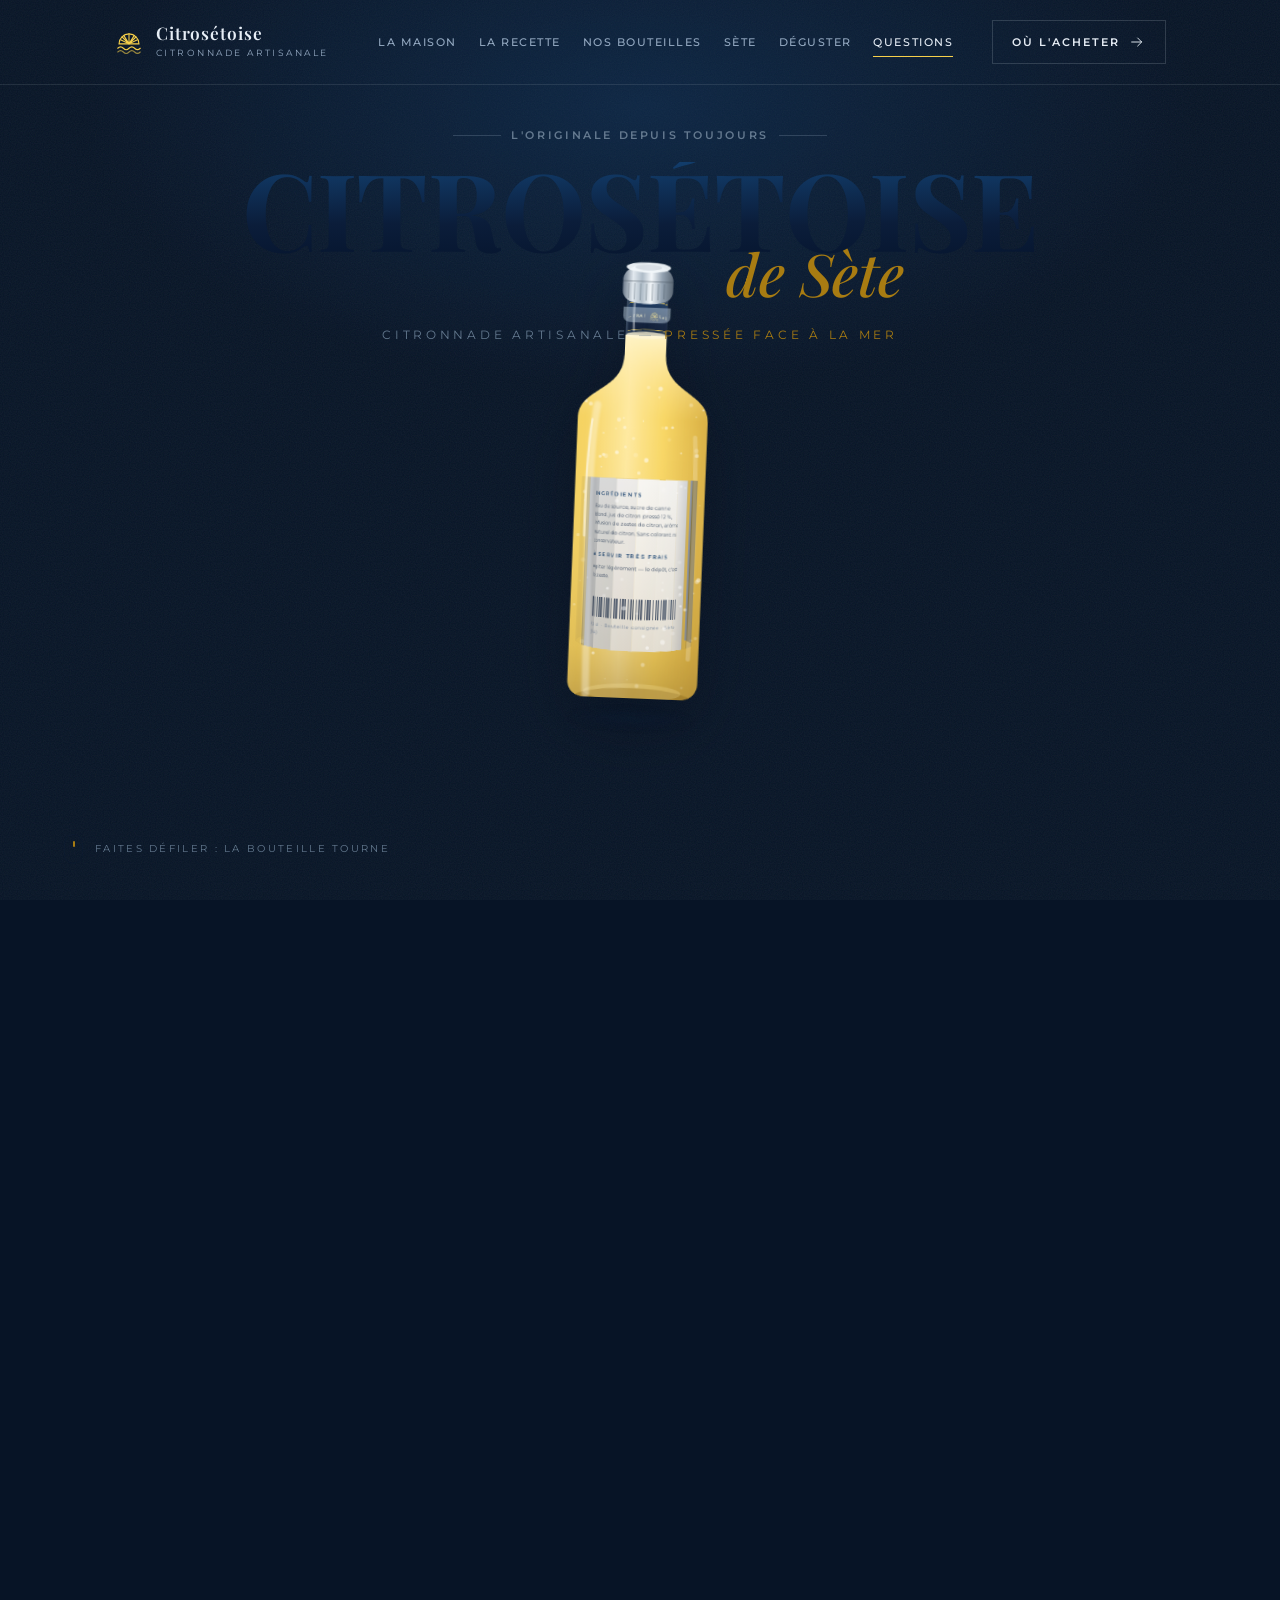
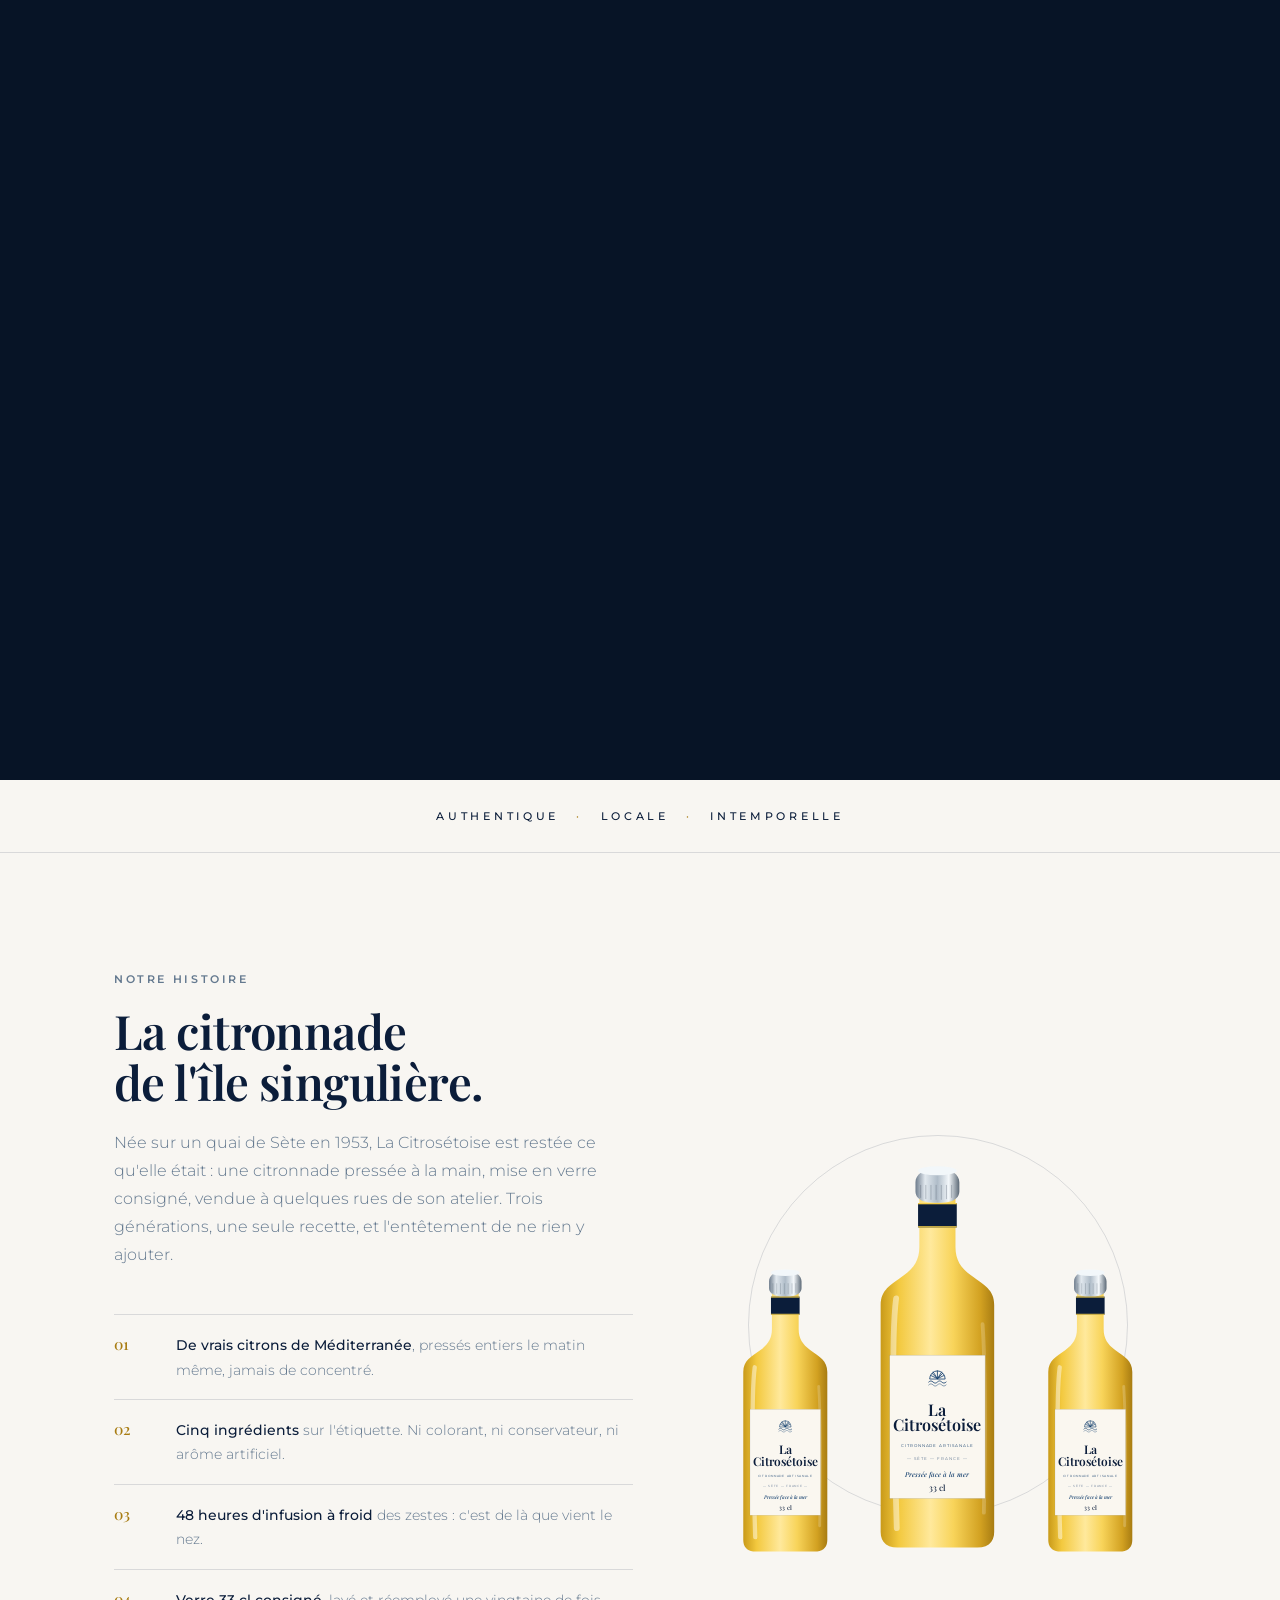
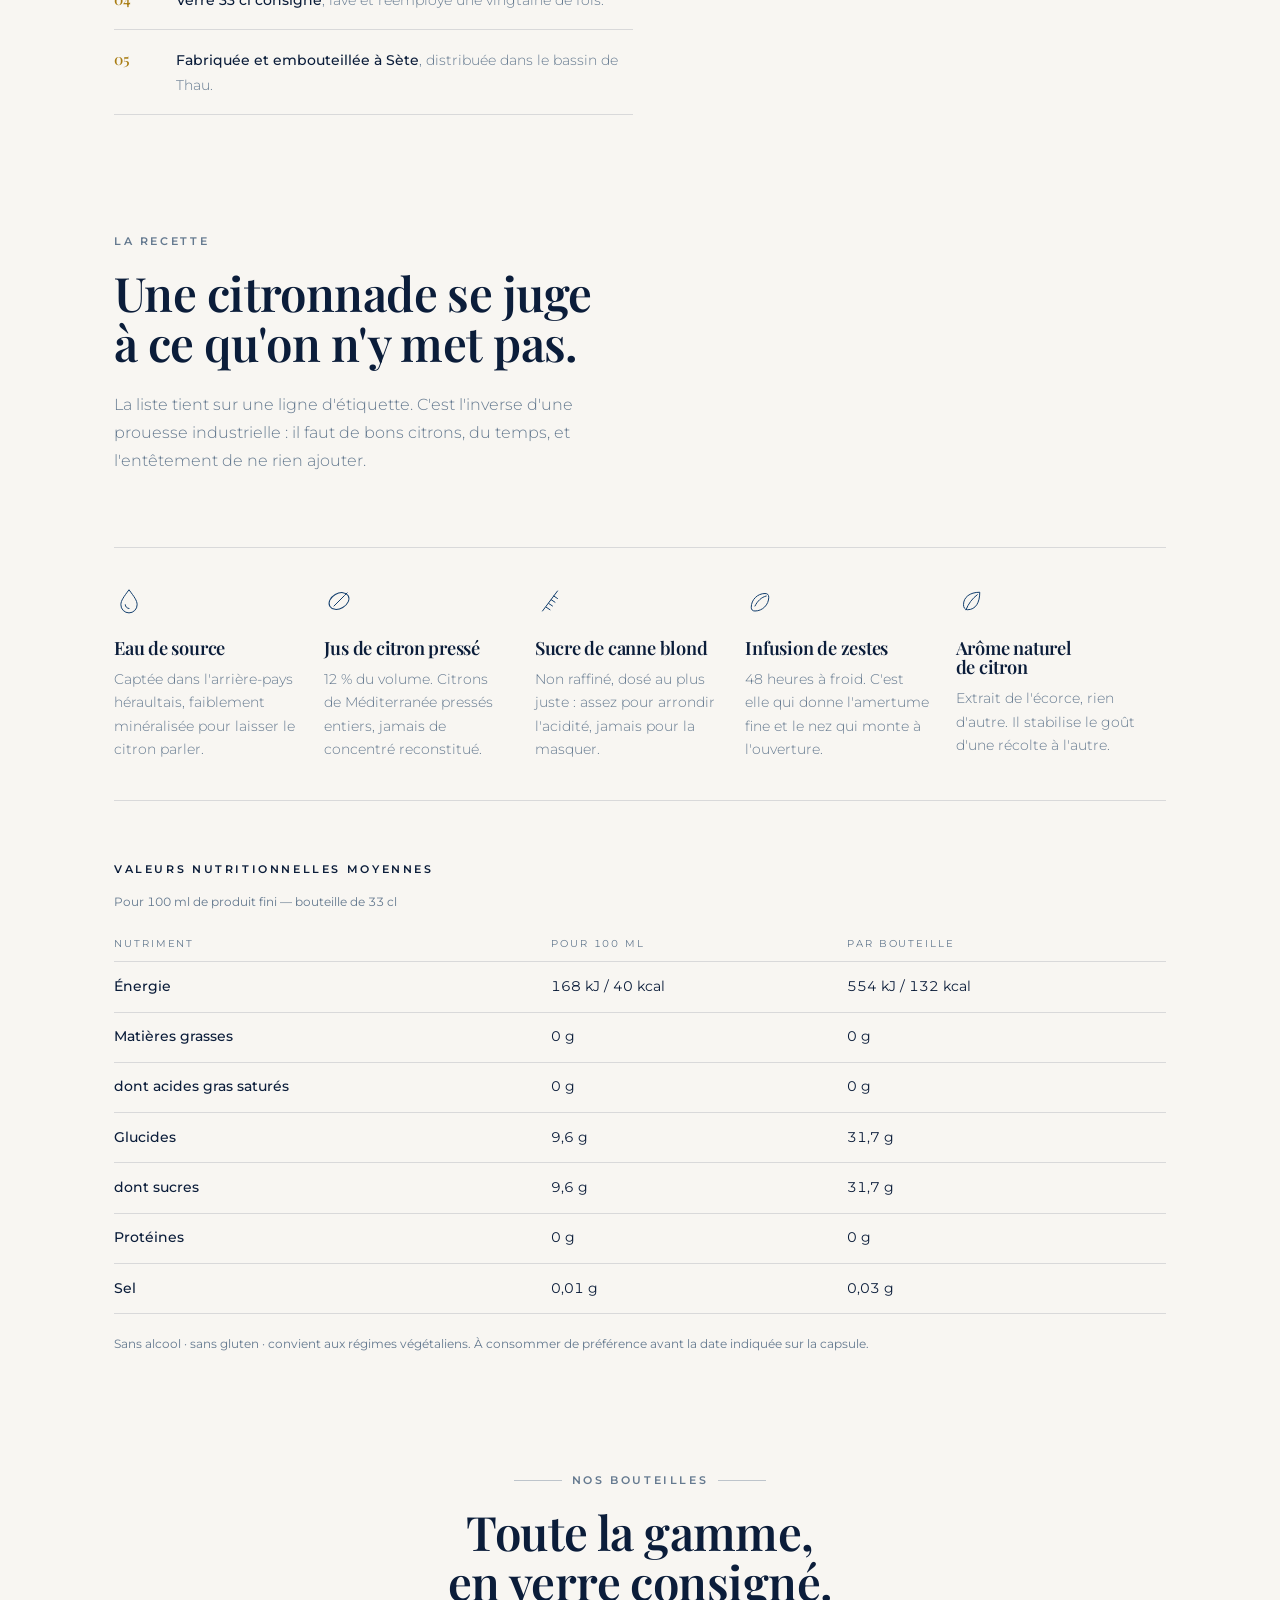
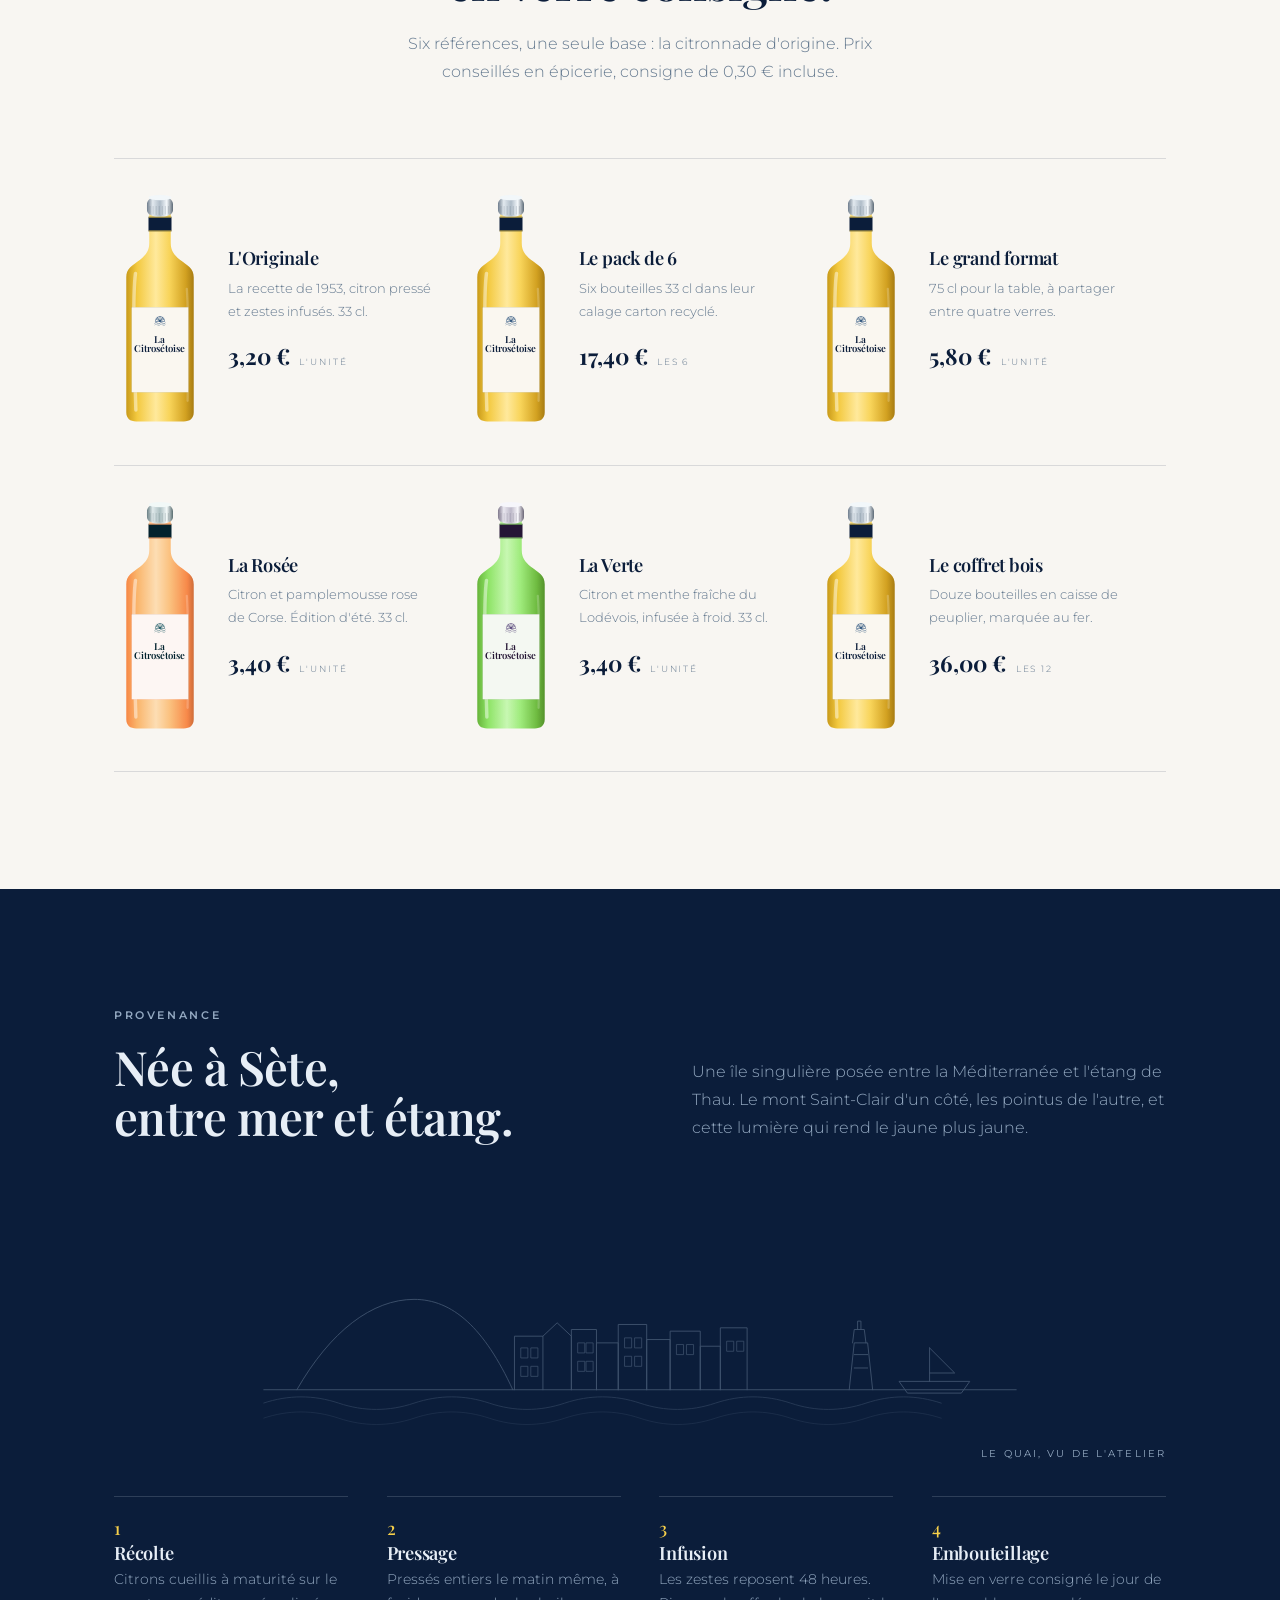
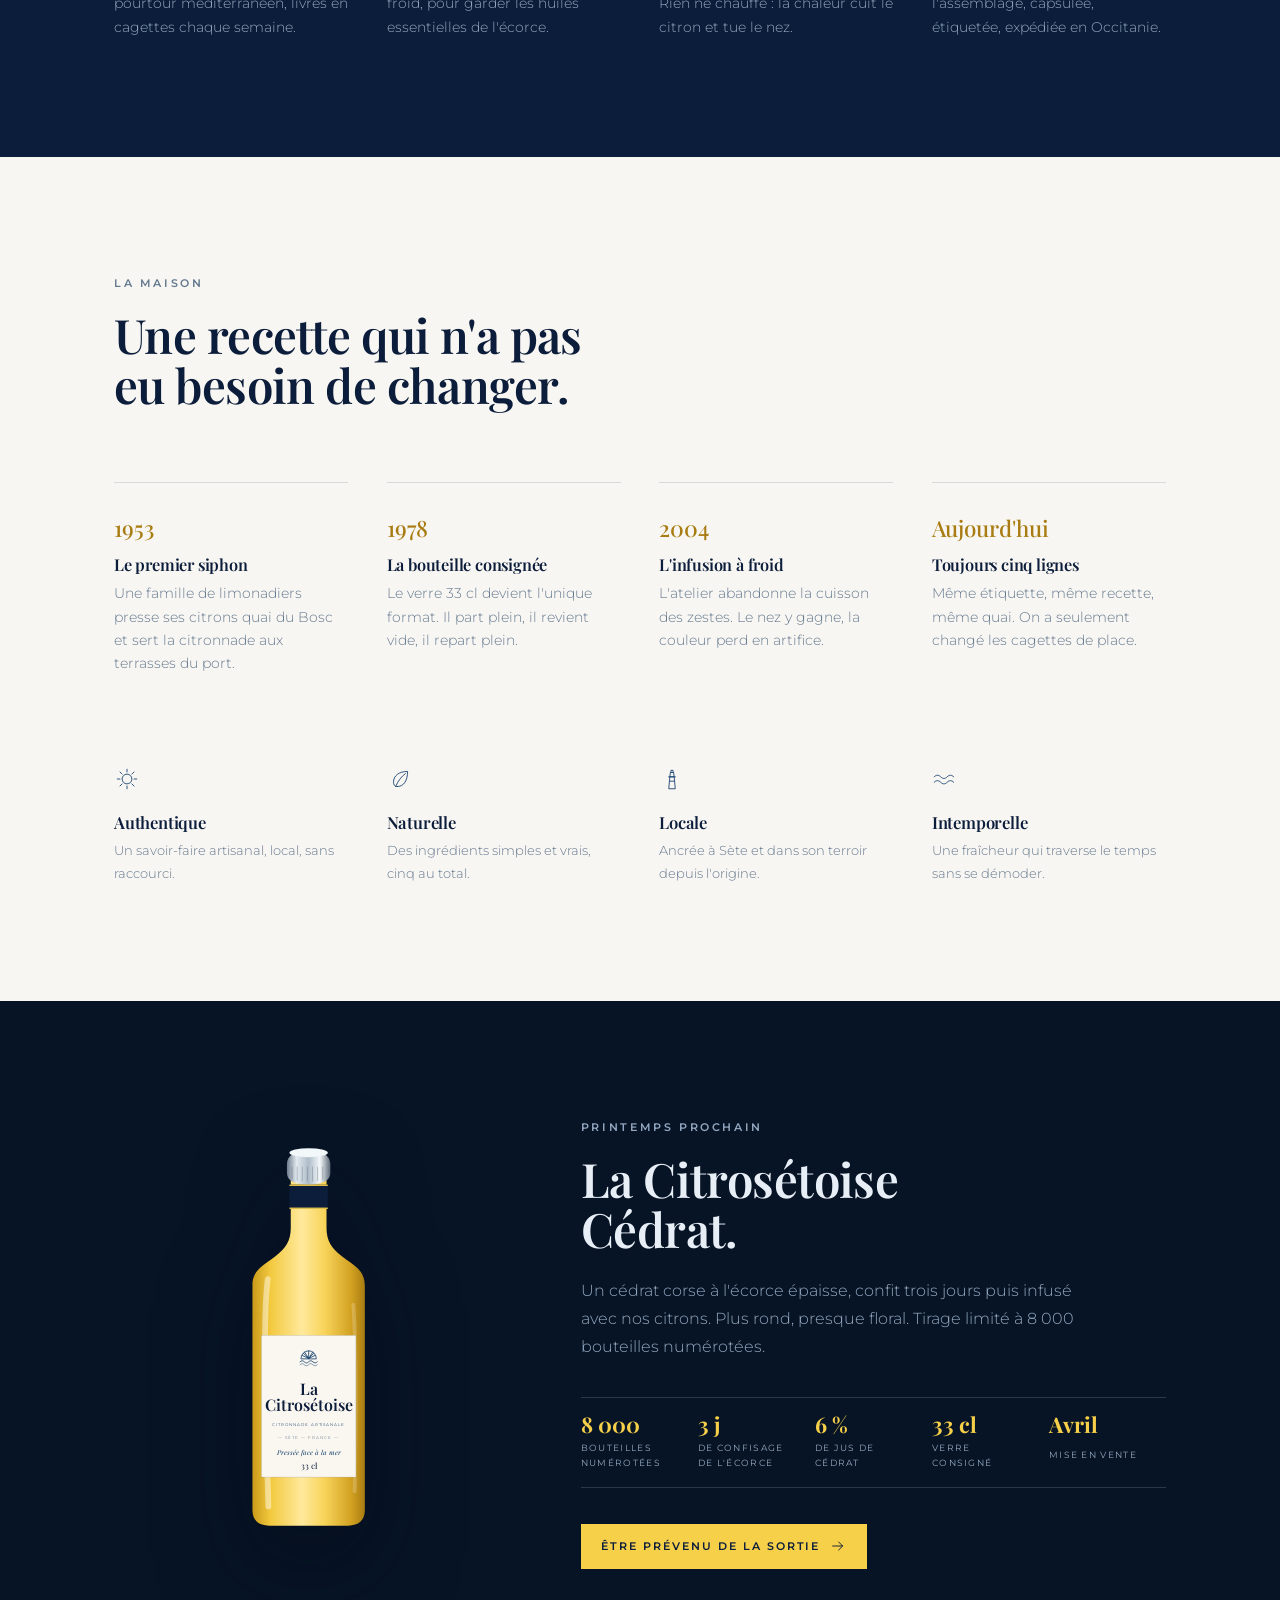
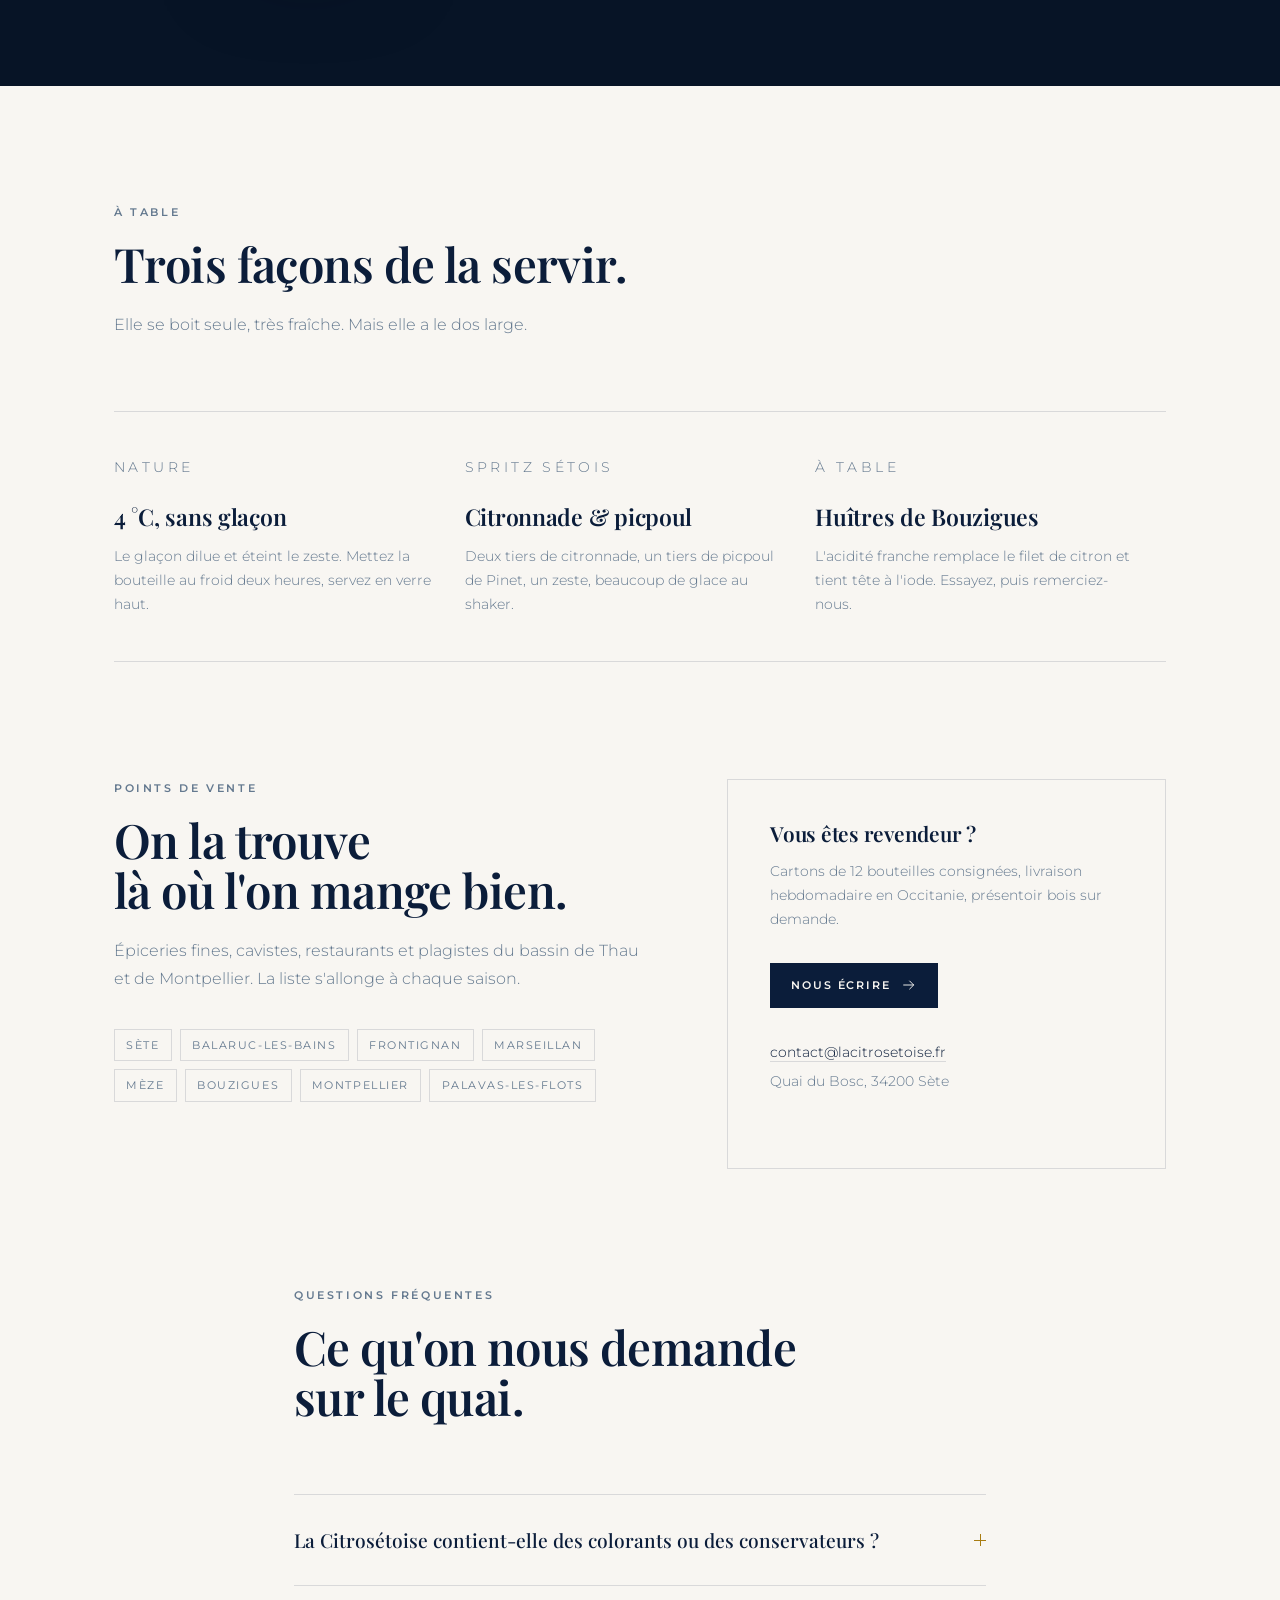
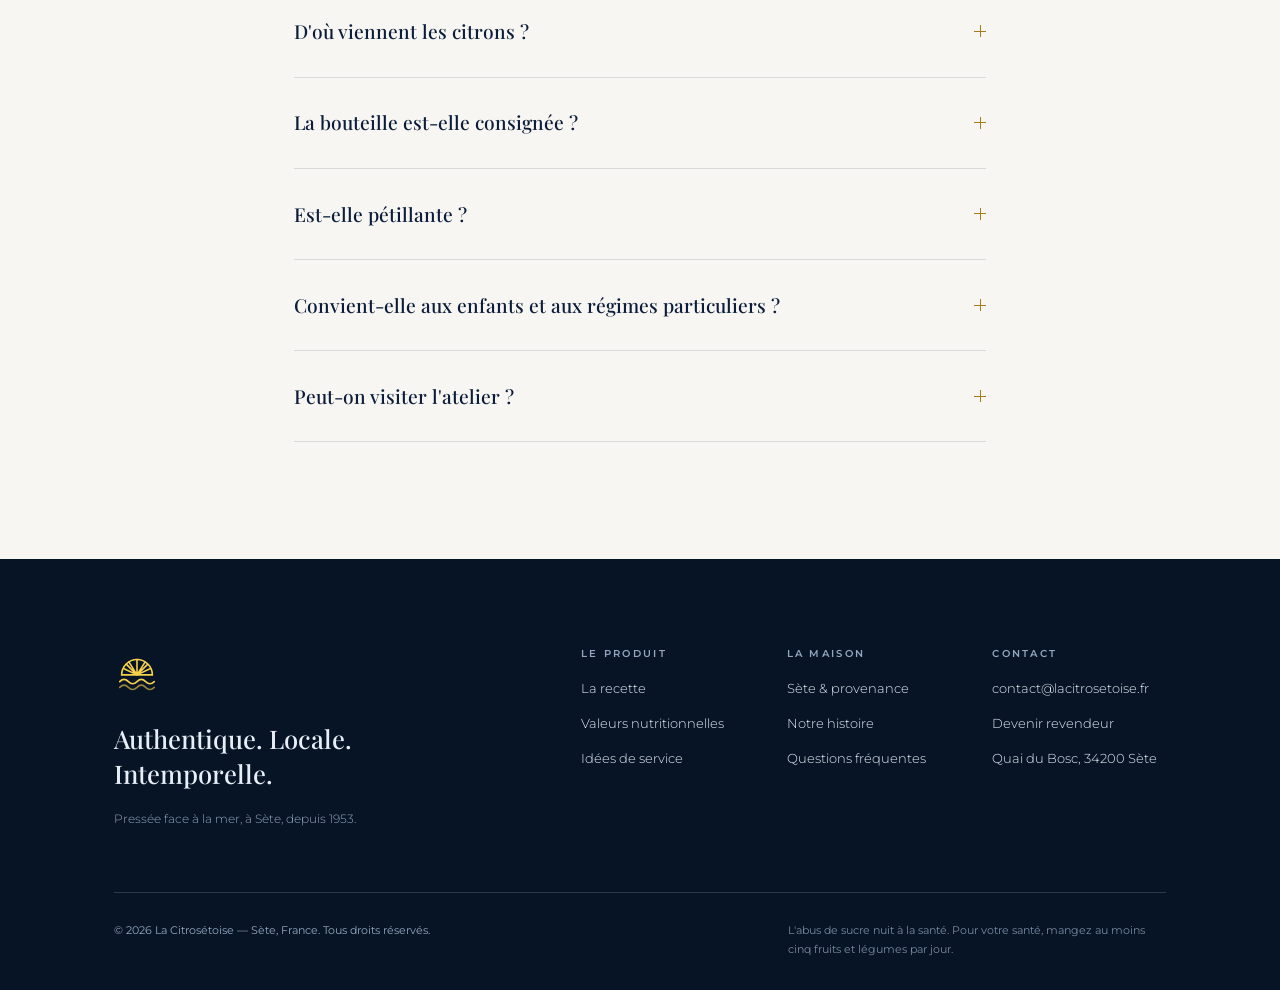
==== commit e49ce536: "Épure la mise en page et aligne le téléphone sur l'ordinateur Passe minimaliste. Retiré tout ce qui " ====
--- a/index.html
+++ b/index.html
@@ -163,7 +163,7 @@
       </ul>
     </nav>
 
-    <a class="btn btn--ghost site-header__cta" href="#ou-acheter" data-magnet>
+    <a class="btn btn--ghost site-header__cta" href="#ou-acheter">
       <span>Où l'acheter</span>
       <svg viewBox="0 0 24 24" aria-hidden="true" focusable="false"><path d="M4 12h15M13 6l6 6-6 6" fill="none" stroke="currentColor" stroke-width="1.4" stroke-linecap="round" stroke-linejoin="round"/></svg>
     </a>
@@ -181,54 +181,11 @@
 <div class="scene" id="haut" data-scene>
   <div class="scene__pin">
 
-    <!-- ============ PAYSAGE D'OUVERTURE (se dissipe au défilement) ============ -->
+    <!-- ouverture : lumière du Sud, puis bascule dans le bleu nuit -->
     <div class="sky" data-sky aria-hidden="true">
       <div class="sky__gradient"></div>
-      <div class="sky__sun" data-parallax="0.05"></div>
-      <div class="sky__clouds sky__clouds--haut" data-parallax="0.12"><i></i><i></i><i></i></div>
-
-      <div class="sky__mont" data-parallax="0.07">
-        <svg viewBox="0 0 1600 420" preserveAspectRatio="xMidYMax slice">
-          <path class="mont mont--loin" d="M0 420V300c120-14 210-72 300-140S500 40 600 78s150 132 250 156 190-46 300-70 330 26 450 62v194Z"/>
-          <path class="mont mont--pres" d="M0 420V330c150 4 260-46 360-118s180-104 260-58 138 148 244 176 196-24 310-42 300 32 426 76v56Z"/>
-        </svg>
-      </div>
-
-      <div class="sky__quai" data-parallax="0.03">
-        <svg viewBox="0 0 900 260" preserveAspectRatio="xMidYMax meet"><use href="#art-sete"></use></svg>
-      </div>
-
-      <!-- quartiers de citron en suspension : rappel de l'iconographie de la charte -->
-      <div class="sky__flotte" data-parallax="0.14">
-        <span class="sky__slice sky__slice--a"><svg viewBox="0 0 400 400"><use href="#mark-slice"></use></svg></span>
-        <span class="sky__slice sky__slice--b"><svg viewBox="0 0 400 400"><use href="#mark-slice"></use></svg></span>
-        <span class="sky__slice sky__slice--c"><svg viewBox="0 0 48 48"><use href="#mark-lemon"></use></svg></span>
-      </div>
-
-      <div class="sky__sea">
-        <svg viewBox="0 0 1200 200" preserveAspectRatio="none">
-          <path d="M0 40q75-26 150 0t150 0 150 0 150 0 150 0 150 0 150 0v160H0Z" fill="none" stroke="currentColor" stroke-width="1"/>
-          <path d="M0 74q75-26 150 0t150 0 150 0 150 0 150 0 150 0 150 0v126H0Z" fill="none" stroke="currentColor" stroke-width="1" opacity=".7"/>
-          <path d="M0 112q75-26 150 0t150 0 150 0 150 0 150 0 150 0 150 0v88H0Z" fill="none" stroke="currentColor" stroke-width="1" opacity=".45"/>
-        </svg>
-      </div>
-      <div class="sky__clouds sky__clouds--bas" data-parallax="0.2"><i></i><i></i></div>
-    </div>
-
-    <!-- décor de la partie nuit -->
-    <div class="decor" aria-hidden="true">
-      <div class="decor__lemon" data-parallax="0.10">
-        <svg viewBox="0 0 400 400"><use href="#mark-slice"></use></svg>
-      </div>
-      <div class="decor__skyline" data-parallax="0.04">
-        <svg viewBox="0 0 900 200" preserveAspectRatio="xMidYMax meet"><use href="#art-sete"></use></svg>
-      </div>
-      <div class="decor__waves" data-parallax="0.16">
-        <svg viewBox="0 0 1200 120" preserveAspectRatio="none">
-          <path d="M0 60q75-28 150 0t150 0 150 0 150 0 150 0 150 0 150 0v60H0Z" fill="none" stroke="currentColor" stroke-width="1"/>
-          <path d="M0 84q75-28 150 0t150 0 150 0 150 0 150 0 150 0 150 0v36H0Z" fill="none" stroke="currentColor" stroke-width="1"/>
-        </svg>
-      </div>
+      <div class="sky__glow" data-parallax="0.04"></div>
+      <div class="sky__horizon" data-parallax="0.10"></div>
     </div>
 
     <!-- la bouteille -->
@@ -323,7 +280,6 @@
           <ellipse cx="120" cy="12" rx="18" ry="4" fill="#0B1D3A" opacity=".1"/>
         </svg>
       </figure>
-      <div class="bottle-holder__pool" aria-hidden="true"></div>
     </div>
 
     <!-- chapitres -->
@@ -336,7 +292,7 @@
           <span class="hero-title__main" data-split>Citrosétoise</span>
           <em class="hero-title__script">de Sète</em>
         </h1>
-        <p class="hero-sub">Citronnade artisanale — <span>pressée face à la mer</span></p>
+        <p class="hero-sub">Citronnade artisanale<i>—</i><span>pressée face à la mer</span></p>
         <p class="hero-hint">
           <span class="hero-hint__wheel" aria-hidden="true"><i></i></span>
           Faites défiler : la bouteille tourne
@@ -350,7 +306,6 @@
           <h2 class="card__title">Pressés,<br>jamais reconstitués</h2>
           <p>Des citrons de Méditerranée récoltés à maturité, pressés entiers en atelier. Douze pour cent de jus dans chaque bouteille — le double d'une limonade industrielle.</p>
           <p class="card__meta"><b>12 %</b> de jus de citron pressé</p>
-          <svg class="card__arrow" viewBox="0 0 120 80" aria-hidden="true"><path d="M4 16C40 6 92 20 104 56" fill="none" stroke="currentColor" stroke-width="2" stroke-linecap="round"/><path d="M112 66l-9-14-16 6" fill="none" stroke="currentColor" stroke-width="2" stroke-linecap="round" stroke-linejoin="round"/></svg>
         </article>
         <article class="card card--right" data-side="right" data-step="1">
           <p class="eyebrow">Naturelle &amp; rafraîchissante</p>
@@ -360,7 +315,6 @@
             <li>Sans conservateur</li>
             <li>Sans arôme artificiel</li>
           </ul>
-          <svg class="card__arrow" viewBox="0 0 120 80" aria-hidden="true"><path d="M116 16C80 6 28 20 16 56" fill="none" stroke="currentColor" stroke-width="2" stroke-linecap="round"/><path d="M8 66l9-14 16 6" fill="none" stroke="currentColor" stroke-width="2" stroke-linecap="round" stroke-linejoin="round"/></svg>
         </article>
       </section>
 
@@ -404,7 +358,7 @@
             <div data-step="2"><dt>Conservation</dt><dd>18 mois — à l'abri de la lumière</dd></div>
             <div data-step="3"><dt>Sucres</dt><dd>9,6 g / 100 ml</dd></div>
           </dl>
-          <a class="btn btn--solid" href="#ou-acheter" data-magnet data-step="4">
+          <a class="btn btn--solid" href="#ou-acheter" data-step="4">
             <span>Trouver un point de vente</span>
             <svg viewBox="0 0 24 24" aria-hidden="true"><path d="M4 12h15M13 6l6 6-6 6" fill="none" stroke="currentColor" stroke-width="1.4" stroke-linecap="round" stroke-linejoin="round"/></svg>
           </a>
@@ -412,24 +366,16 @@
       </section>
     </div>
 
-    <!-- pastille de progression -->
-    <div class="scene__meter" aria-hidden="true">
-      <span class="scene__meter-label">Rotation</span>
-      <span class="scene__meter-value" data-rot-readout>0°</span>
-    </div>
   </div>
 </div>
 
-<!-- ====================== BANDEAU DÉFILANT ====================== -->
-<div class="marquee" aria-hidden="true">
-  <div class="marquee__track">
-    <span>Authentique</span><i>·</i><span>Locale</span><i>·</i><span>Intemporelle</span><i>·</i><span>Pressée face à la mer</span><i>·</i>
-    <span>Authentique</span><i>·</i><span>Locale</span><i>·</i><span>Intemporelle</span><i>·</i><span>Pressée face à la mer</span><i>·</i>
-  </div>
+<!-- ====================== SIGNATURE ====================== -->
+<div class="signature">
+  <p>Authentique<i>·</i>Locale<i>·</i>Intemporelle</p>
 </div>
 
 <!-- ====================== À PROPOS ====================== -->
-<section class="section section--pale" id="maison-intro" aria-labelledby="titre-apropos">
+<section class="section section--light" id="maison-intro" aria-labelledby="titre-apropos">
   <div class="wrap">
     <div class="about">
       <div class="about__text" data-reveal>
@@ -446,11 +392,9 @@
       </div>
 
       <div class="about__trio" data-reveal aria-hidden="true">
-        <span class="about__halo"></span>
         <svg class="about__bottle about__bottle--gauche" viewBox="0 0 240 620"><use href="#bottle-static"></use></svg>
         <svg class="about__bottle about__bottle--centre" viewBox="0 0 240 620"><use href="#bottle-static"></use></svg>
         <svg class="about__bottle about__bottle--droite" viewBox="0 0 240 620"><use href="#bottle-static"></use></svg>
-        <span class="about__reflet"></span>
       </div>
     </div>
   </div>
@@ -518,7 +462,7 @@
 </section>
 
 <!-- ====================== NOS BOUTEILLES ====================== -->
-<section class="section section--pale" id="bouteilles" aria-labelledby="titre-bouteilles">
+<section class="section section--light" id="bouteilles" aria-labelledby="titre-bouteilles">
   <div class="wrap">
     <header class="section__head section__head--center" data-reveal>
       <p class="eyebrow eyebrow--center"><span class="rule"></span>Nos bouteilles<span class="rule"></span></p>
@@ -634,9 +578,7 @@
   <div class="wrap">
     <div class="futur">
       <div class="futur__visuel" data-reveal aria-hidden="true">
-        <span class="futur__halo"></span>
         <svg class="futur__bottle" viewBox="0 0 240 620"><use href="#bottle-static"></use></svg>
-        <span class="futur__vague"></span>
       </div>
       <div class="futur__texte" data-reveal>
         <p class="eyebrow">Printemps prochain</p>
@@ -649,7 +591,7 @@
           <li><b>33 cl</b><span>verre consigné</span></li>
           <li><b>Avril</b><span>mise en vente</span></li>
         </ul>
-        <a class="btn btn--solid" href="mailto:contact@lacitrosetoise.fr?subject=Pr%C3%A9venez-moi%20-%20Citros%C3%A9toise%20C%C3%A9drat" data-magnet>
+        <a class="btn btn--solid" href="mailto:contact@lacitrosetoise.fr?subject=Pr%C3%A9venez-moi%20-%20Citros%C3%A9toise%20C%C3%A9drat">
           <span>Être prévenu de la sortie</span>
           <svg viewBox="0 0 24 24" aria-hidden="true"><path d="M4 12h15M13 6l6 6-6 6" fill="none" stroke="currentColor" stroke-width="1.4" stroke-linecap="round" stroke-linejoin="round"/></svg>
         </a>
@@ -659,7 +601,7 @@
 </section>
 
 <!-- ====================== DÉGUSTATION ====================== -->
-<section class="section section--deep" id="degustation" aria-labelledby="titre-degustation">
+<section class="section section--light" id="degustation" aria-labelledby="titre-degustation">
   <div class="wrap">
     <header class="section__head" data-reveal>
       <p class="eyebrow">À table</p>
@@ -702,7 +644,7 @@
       <aside class="buy__card">
         <h3>Vous êtes revendeur&nbsp;?</h3>
         <p>Cartons de 12 bouteilles consignées, livraison hebdomadaire en Occitanie, présentoir bois sur demande.</p>
-        <a class="btn btn--solid" href="mailto:contact@lacitrosetoise.fr?subject=Demande%20revendeur%20-%20La%20Citros%C3%A9toise" data-magnet>
+        <a class="btn btn--solid" href="mailto:contact@lacitrosetoise.fr?subject=Demande%20revendeur%20-%20La%20Citros%C3%A9toise">
           <span>Nous écrire</span>
           <svg viewBox="0 0 24 24" aria-hidden="true"><path d="M4 12h15M13 6l6 6-6 6" fill="none" stroke="currentColor" stroke-width="1.4" stroke-linecap="round" stroke-linejoin="round"/></svg>
         </a>
@@ -716,7 +658,7 @@
 </section>
 
 <!-- ====================== FAQ ====================== -->
-<section class="section section--deep" id="faq" aria-labelledby="titre-faq">
+<section class="section section--light" id="faq" aria-labelledby="titre-faq">
   <div class="wrap wrap--narrow">
     <header class="section__head" data-reveal>
       <p class="eyebrow">Questions fréquentes</p>
--- a/assets/css/main.css
+++ b/assets/css/main.css
@@ -1,55 +1,50 @@
 /* =========================================================================
-   LA CITROSÉTOISE — feuille de style principale
-   Charte : bleu nuit #061127 / marine #0B1D3A / bleu #123E6D
-            citron #F7D04A / citron pâle #FFEFAD / craie #F8F6F2
-            sel #ABC7C7 / sable #EBE2D6
+   LA CITROSÉTOISE
+   Charte : marine #0B1D3A · bleu #123E6D · citron #F7D04A · craie #F8F6F2
    Typo   : Playfair Display (titres) · Montserrat (textes)
+
+   Parti pris : deux fonds (craie / bleu nuit), un seul accent, des filets
+   d'un pixel plutôt que des aplats, et beaucoup de vide. Tout ce qui ne
+   sert pas la lecture a été retiré.
    ========================================================================= */
 
 /* ---------------------------------------------------------------- tokens */
 :root {
   /* fonds */
-  --nuit:        #061127;
-  --marine:      #0B1D3A;
-  --bleu:        #123E6D;
-  --bleu-clair:  #1D5A96;
-  --craie:       #F8F6F2;
-  --sable:       #EBE2D6;
-  --sel:         #ABC7C7;
-
-  /* accents */
-  --citron:      #F7D04A;
-  --citron-pale: #FFEFAD;
-  --citron-fonce:#C99A19;
-
-  /* neutres teintés bleu (jamais un gris pur) */
-  --encre:       #0A1A31;
-  --ardoise:     #7E93AE;
-  --brume:       #C3D2E2;
-  --craie-ombre: #DFDACF;
-
-  /* rôles */
-  --fond:        var(--nuit);
-  --texte:       #E9F0F7;
-  --texte-doux:  #9FB4CC;
-  --trait:       rgba(171, 199, 199, .22);
+  --nuit:   #071426;
+  --marine: #0B1D3A;
+  --bleu:   #123E6D;
+  --craie:  #F8F6F2;
+  --blanc:  #FDFCFA;
+
+  /* encres */
+  --encre:      #0B1D3A;   /* texte sur fond clair */
+  --ardoise:    #64798F;   /* texte secondaire sur fond clair */
+  --texte:      #E7EEF6;   /* texte sur fond sombre */
+  --brume:      #93A8C0;   /* texte secondaire sur fond sombre */
+
+  /* accent — réservé aux chiffres, aux prix et à l'appel à l'action */
+  --citron: #F7D04A;
+  --or:     #A87C12;       /* la même couleur, lisible sur fond clair */
+
+  /* filets */
+  --filet-clair:  rgba(11, 29, 58, .13);
+  --filet-sombre: rgba(231, 238, 246, .16);
 
   /* mesures */
-  --gouttiere: clamp(20px, 5vw, 64px);
-  --largeur:   1240px;
-  --r:         2px;
+  --gouttiere: clamp(22px, 5vw, 72px);
+  --largeur:   1180px;
+  --section:   clamp(82px, 13vh, 158px);
 
   /* échelle typographique */
-  --t-hero:  clamp(2rem, 9.4vw, 8.4rem);
-  --t-h2:    clamp(2rem, 4.6vw, 3.9rem);
-  --t-h3:    clamp(1.15rem, 1.6vw, 1.45rem);
-  --t-lead:  clamp(1.02rem, 1.35vw, 1.22rem);
-  --t-body:  clamp(.95rem, 1.05vw, 1.03rem);
-  --t-label: .715rem;
-
-  --ease:      cubic-bezier(.22, 1, .36, 1);
-  --ease-doux: cubic-bezier(.65, .05, .36, 1);
-
+  --t-hero:  clamp(2.3rem, 8.4vw, 7.1rem);
+  --t-h2:    clamp(1.85rem, 3.7vw, 3.1rem);
+  --t-h3:    1.14rem;
+  --t-lead:  clamp(1rem, 1.15vw, 1.14rem);
+  --t-body:  clamp(.92rem, .95vw, .97rem);
+  --t-label: .68rem;
+
+  --ease: cubic-bezier(.22, 1, .36, 1);
   color-scheme: dark;
 }
 
@@ -58,59 +53,79 @@
 html { -webkit-text-size-adjust: 100%; scroll-behavior: smooth; }
 body {
   margin: 0;
-  background: var(--fond);
+  background: var(--nuit);
   color: var(--texte);
-  font-family: "Montserrat", "Segoe UI", system-ui, -apple-system, sans-serif;
+  font-family: "Montserrat", system-ui, -apple-system, "Segoe UI", sans-serif;
   font-size: var(--t-body);
-  font-weight: 400;
-  line-height: 1.65;
+  line-height: 1.7;
   overflow-x: hidden;
   -webkit-font-smoothing: antialiased;
-  text-rendering: optimizeLegibility;
 }
 img, svg { display: block; max-width: 100%; }
 a { color: inherit; }
 button { font: inherit; color: inherit; }
-h1, h2, h3 { font-family: "Playfair Display", "Iowan Old Style", Palatino, Georgia, serif; font-weight: 600; line-height: 1.02; margin: 0; text-wrap: balance; }
+h1, h2, h3 {
+  font-family: "Playfair Display", "Iowan Old Style", Palatino, Georgia, serif;
+  font-weight: 600; line-height: 1.06; margin: 0; text-wrap: balance;
+  letter-spacing: -.012em;
+}
 p { margin: 0; }
 ul, ol, dl, dd { margin: 0; padding: 0; list-style: none; }
-:focus-visible { outline: 2px solid var(--citron); outline-offset: 4px; border-radius: 1px; }
+:focus-visible { outline: 1.5px solid var(--citron); outline-offset: 4px; }
+.section--light :focus-visible { outline-color: var(--or); }
 ::selection { background: var(--citron); color: var(--marine); }
 
 .sprite { position: absolute; width: 0; height: 0; overflow: hidden; }
 
 .skip-link {
-  position: fixed; top: 10px; left: 10px; z-index: 200;
-  padding: .7em 1.2em; background: var(--citron); color: var(--marine);
-  font-size: var(--t-label); font-weight: 600; letter-spacing: .12em; text-transform: uppercase;
-  text-decoration: none; transform: translateY(-160%); transition: transform .3s var(--ease);
+  position: fixed; top: 12px; left: 12px; z-index: 200;
+  padding: .8em 1.4em; background: var(--citron); color: var(--marine);
+  font-size: var(--t-label); font-weight: 600; letter-spacing: .18em;
+  text-transform: uppercase; text-decoration: none;
+  transform: translateY(-180%); transition: transform .3s var(--ease);
 }
 .skip-link:focus { transform: none; }
 
-/* ------------------------------------------------------------- ambiance */
+/* -------------------------------------------------------------- ambiance */
 .atmosphere { position: fixed; inset: 0; z-index: 1; pointer-events: none; }
 .atmosphere__glow {
-  position: absolute; inset: -20% -10% auto -10%; height: 140vh;
-  background:
-    radial-gradient(58% 46% at 50% 18%, rgba(31, 86, 143, .55) 0%, rgba(6, 17, 39, 0) 68%),
-    radial-gradient(40% 34% at 78% 72%, rgba(247, 208, 74, .07) 0%, rgba(6, 17, 39, 0) 70%);
-  opacity: .9;
+  position: absolute; inset: 0;
+  background: radial-gradient(62% 44% at 50% 12%, rgba(24, 68, 116, .38), rgba(7, 20, 38, 0) 70%);
 }
 .atmosphere__grain {
-  position: absolute; inset: 0; opacity: .32; mix-blend-mode: overlay;
+  position: absolute; inset: 0; opacity: .14; mix-blend-mode: overlay;
   background-image: url("data:image/svg+xml,%3Csvg xmlns='http://www.w3.org/2000/svg' width='160' height='160'%3E%3Cfilter id='n'%3E%3CfeTurbulence type='fractalNoise' baseFrequency='.85' numOctaves='3'/%3E%3C/filter%3E%3Crect width='160' height='160' filter='url(%23n)' opacity='.5'/%3E%3C/svg%3E");
 }
 
-/* --------------------------------------------------------------- boutons */
+/* --------------------------------------------------------------- éléments */
+.wrap { max-width: var(--largeur); margin-inline: auto; padding-inline: var(--gouttiere); }
+.wrap--narrow { max-width: 820px; }
+
+.eyebrow {
+  display: flex; align-items: center; gap: .9em;
+  font-size: var(--t-label); font-weight: 600; letter-spacing: .24em;
+  text-transform: uppercase; color: var(--brume); margin-bottom: 1.6em;
+}
+.eyebrow--center { justify-content: center; text-align: center; }
+.rule { display: block; width: clamp(20px, 4vw, 48px); height: 1px; background: currentColor; opacity: .4; }
+.section--light .eyebrow { color: var(--ardoise); }
+
+.section__title { font-size: var(--t-h2); }
+.section__lead {
+  font-size: var(--t-lead); line-height: 1.75; color: var(--brume);
+  max-width: 48ch; margin-top: 1.4em; font-weight: 300;
+}
+.section--light .section__lead { color: var(--ardoise); }
+
 .btn {
-  display: inline-flex; align-items: center; gap: .8em; white-space: nowrap;
-  padding: 1.05em 1.7em;
-  font-size: var(--t-label); font-weight: 600; letter-spacing: .16em; text-transform: uppercase;
-  text-decoration: none; border: 1px solid transparent; border-radius: var(--r);
+  display: inline-flex; align-items: center; gap: .9em; white-space: nowrap;
+  padding: 1.1em 1.8em;
+  font-size: var(--t-label); font-weight: 600; letter-spacing: .18em; text-transform: uppercase;
+  text-decoration: none; border: 1px solid transparent;
   position: relative; overflow: hidden; isolation: isolate;
-  transition: color .4s var(--ease), border-color .4s var(--ease), transform .5s var(--ease);
-}
-.btn svg { width: 17px; height: 17px; transition: transform .45s var(--ease); }
+  transition: color .45s var(--ease), border-color .45s var(--ease);
+}
+.btn svg { width: 16px; height: 16px; transition: transform .45s var(--ease); }
 .btn:hover svg { transform: translateX(5px); }
 .btn::before {
   content: ""; position: absolute; inset: 0; z-index: -1;
@@ -118,66 +133,50 @@
   transition: transform .5s var(--ease);
 }
 .btn:hover::before, .btn:focus-visible::before { transform: scaleX(1); transform-origin: left; }
-.btn--ghost { border-color: var(--trait); color: var(--texte); }
+.btn--ghost { border-color: var(--filet-sombre); color: var(--texte); }
 .btn--ghost:hover, .btn--ghost:focus-visible { color: var(--marine); border-color: var(--citron); }
 .btn--solid { background: var(--citron); color: var(--marine); }
-.btn--solid::before { background: var(--marine); }
-.btn--solid:hover, .btn--solid:focus-visible { color: var(--citron); }
-.section--light .btn--ghost { border-color: rgba(11, 29, 58, .22); color: var(--marine); }
-
-/* ------------------------------------------------------------ typographie */
-.eyebrow {
-  display: flex; align-items: center; gap: .9em;
-  font-size: var(--t-label); font-weight: 600; letter-spacing: .28em; text-transform: uppercase;
-  color: var(--citron); margin-bottom: 1.4em;
-}
-.eyebrow--center { justify-content: center; text-align: center; }
-.eyebrow .rule, .rule { display: block; width: clamp(24px, 5vw, 62px); height: 1px; background: currentColor; opacity: .55; }
-.section--light .eyebrow { color: var(--bleu); }
-
-.section__title { font-size: var(--t-h2); letter-spacing: -.015em; }
-.section__lead { font-size: var(--t-lead); color: var(--texte-doux); max-width: 46ch; margin-top: 1.3em; font-weight: 300; }
-.section--light .section__lead { color: #4E6079; }
+.btn--solid::before { background: var(--craie); }
+.btn--solid:hover, .btn--solid:focus-visible { color: var(--marine); }
+.section--light .btn--ghost { color: var(--encre); border-color: var(--filet-clair); }
 
 /* ============================================================== EN-TÊTE */
 .site-header {
   position: fixed; inset: 0 0 auto; z-index: 100;
-  transition: background .6s var(--ease), backdrop-filter .6s var(--ease), border-color .6s var(--ease);
   border-bottom: 1px solid transparent;
+  transition: transform .5s var(--ease), background .5s var(--ease), border-color .5s var(--ease);
 }
 .site-header.is-stuck {
-  background: rgba(6, 17, 39, .78);
-  backdrop-filter: blur(14px) saturate(1.3);
-  border-bottom-color: rgba(171, 199, 199, .14);
+  background: rgba(7, 20, 38, .8);
+  -webkit-backdrop-filter: blur(16px); backdrop-filter: blur(16px);
+  border-bottom-color: var(--filet-sombre);
 }
 .site-header.is-hidden { transform: translateY(-102%); }
-.site-header { transition: transform .5s var(--ease), background .6s var(--ease), border-color .6s var(--ease); }
 
 .site-header__inner {
-  display: flex; align-items: center; gap: clamp(16px, 3vw, 42px);
+  display: flex; align-items: center; gap: clamp(16px, 3vw, 40px);
   max-width: var(--largeur); margin-inline: auto;
-  padding: clamp(14px, 1.8vw, 22px) var(--gouttiere);
+  padding: clamp(13px, 1.6vw, 20px) var(--gouttiere);
 }
 .brand { display: flex; align-items: center; gap: 12px; text-decoration: none; margin-right: auto; }
-.brand__mark { width: 34px; height: 34px; color: var(--citron); flex: none; transition: transform .7s var(--ease); }
-.brand:hover .brand__mark { transform: rotate(-8deg) scale(1.06); }
-.brand__mark--lg { width: 54px; height: 54px; }
+.brand__mark { width: 30px; height: 30px; color: var(--citron); flex: none; }
+.brand__mark--lg { width: 46px; height: 46px; }
 .brand__text { display: grid; }
 .brand__name {
-  font-family: "Playfair Display", Georgia, serif; font-size: 1.16rem; font-weight: 600;
-  letter-spacing: .06em; line-height: 1;
+  font-family: "Playfair Display", Georgia, serif; font-size: 1.08rem; font-weight: 600;
+  letter-spacing: .05em; line-height: 1;
 }
 .brand__baseline {
-  font-size: .58rem; letter-spacing: .3em; text-transform: uppercase; color: var(--texte-doux);
-  margin-top: 4px; white-space: nowrap;
+  font-size: .55rem; letter-spacing: .28em; text-transform: uppercase;
+  color: var(--brume); margin-top: 5px; white-space: nowrap;
 }
 
 .nav__list { display: flex; gap: clamp(12px, 1.7vw, 26px); }
 .nav__link {
   position: relative; display: inline-block; padding: 6px 0;
-  font-size: var(--t-label); font-weight: 500; letter-spacing: .14em; text-transform: uppercase;
-  text-decoration: none; color: var(--texte-doux); white-space: nowrap;
-  transition: color .35s var(--ease);
+  font-size: var(--t-label); font-weight: 500; letter-spacing: .14em;
+  text-transform: uppercase; text-decoration: none; color: var(--brume);
+  white-space: nowrap; transition: color .35s var(--ease);
 }
 .nav__link::after {
   content: ""; position: absolute; left: 0; bottom: 0; width: 100%; height: 1px;
@@ -185,37 +184,53 @@
   transition: transform .45s var(--ease);
 }
 .nav__link:hover, .nav__link:focus-visible, .nav__link.is-current { color: var(--texte); }
-.nav__link:hover::after, .nav__link:focus-visible::after, .nav__link.is-current::after { transform: scaleX(1); transform-origin: left; }
-
-.site-header__progress { height: 1px; background: rgba(171, 199, 199, .12); }
-.site-header__progress i { display: block; height: 100%; width: 0; background: linear-gradient(90deg, var(--bleu-clair), var(--citron)); }
-
-.burger { display: none; width: 44px; height: 44px; background: none; border: 0; padding: 10px; cursor: pointer; }
-.burger span { display: block; height: 1.5px; background: var(--texte); transition: transform .4s var(--ease), opacity .3s; }
+.nav__link:hover::after, .nav__link:focus-visible::after, .nav__link.is-current::after {
+  transform: scaleX(1); transform-origin: left;
+}
+.site-header__progress { height: 1px; background: rgba(231, 238, 246, .1); }
+.site-header__progress i { display: block; height: 100%; width: 0; background: var(--citron); }
+
+.burger { display: none; width: 44px; height: 44px; background: none; border: 0; padding: 11px 10px; cursor: pointer; }
+.burger span { display: block; height: 1.4px; background: var(--texte); transition: transform .4s var(--ease); }
 .burger span + span { margin-top: 7px; }
-.burger[aria-expanded="true"] span:first-child { transform: translateY(4.25px) rotate(45deg); }
-.burger[aria-expanded="true"] span:last-child { transform: translateY(-4.25px) rotate(-45deg); }
+.burger[aria-expanded="true"] span:first-child { transform: translateY(4.2px) rotate(45deg); }
+.burger[aria-expanded="true"] span:last-child { transform: translateY(-4.2px) rotate(-45deg); }
+
+/* en-tête posé sur l'ouverture claire */
+.site-header.is-light .brand__name { color: var(--encre); }
+.site-header.is-light .brand__baseline { color: var(--ardoise); }
+.site-header.is-light .nav__link { color: var(--ardoise); }
+.site-header.is-light .nav__link:hover,
+.site-header.is-light .nav__link.is-current { color: var(--encre); }
+.site-header.is-light .nav__link::after { background: var(--or); }
+.site-header.is-light .btn--ghost { color: var(--encre); border-color: var(--filet-clair); }
+.site-header.is-light .btn--ghost:hover { color: var(--craie); border-color: var(--marine); }
+.site-header.is-light .btn--ghost::before { background: var(--marine); }
+.site-header.is-light .burger span { background: var(--encre); }
+.site-header.is-light.is-stuck { background: rgba(248, 246, 242, .84); border-bottom-color: var(--filet-clair); }
+.site-header.is-light .site-header__progress { background: rgba(11, 29, 58, .08); }
+.site-header.is-light .site-header__progress i { background: var(--or); }
 
 /* =============================================================== LA SCÈNE */
 .scene { position: relative; height: 620vh; z-index: 2; }
-.scene__pin {
-  position: sticky; top: 0; height: 100svh; overflow: hidden;
-  display: grid; place-items: center;
-}
-
-/* décor */
-.decor { position: absolute; inset: 0; pointer-events: none; }
-.decor__lemon {
-  position: absolute; top: -14vh; left: -12vw; width: min(62vw, 620px); color: var(--bleu-clair);
-  opacity: .13;
-}
-.decor__skyline {
-  position: absolute; right: -4vw; bottom: 0; width: min(66vw, 760px); color: var(--sel); opacity: .16;
-}
-.decor__waves {
-  position: absolute; left: -5%; right: -5%; bottom: -2vh; color: var(--sel); opacity: .2;
-}
-.decor__lemon svg, .decor__skyline svg, .decor__waves svg { width: 100%; height: auto; }
+.scene__pin { position: sticky; top: 0; height: 100svh; overflow: hidden; display: grid; place-items: center; }
+
+/* ouverture : jour, puis nuit */
+.sky { position: absolute; inset: 0; z-index: 0; opacity: var(--sky-opacity, 1); }
+.sky__gradient {
+  position: absolute; inset: 0;
+  background: linear-gradient(180deg, #FBFAF7 0%, #F1F4F3 34%, #DDE8E8 62%, #C2D6D8 100%);
+}
+.sky__glow {
+  position: absolute; left: 50%; top: 26%; width: min(70vw, 720px); aspect-ratio: 1;
+  margin-left: max(-35vw, -360px);
+  background: radial-gradient(50% 50% at 50% 50%, rgba(255, 239, 173, .8), rgba(255, 239, 173, 0) 66%);
+}
+.sky__horizon {
+  position: absolute; left: 0; right: 0; top: 68%; height: 32%;
+  background: linear-gradient(180deg, rgba(146, 180, 184, .22), rgba(146, 180, 184, .5));
+  border-top: 1px solid rgba(11, 29, 58, .14);
+}
 
 /* --------------------------------------------------------- LA BOUTEILLE */
 .bottle-holder {
@@ -229,52 +244,35 @@
   position: relative; width: 240px; height: 620px; margin: 0;
   perspective: 1500px; perspective-origin: 50% 46%;
   transform: scale(var(--bottle-scale, 1)) rotateZ(var(--tilt, 0deg));
-  transform-origin: 50% 78%;
-  filter: drop-shadow(0 40px 60px rgba(2, 8, 20, .6));
+  transform-origin: 50% 50%;
+  filter: drop-shadow(0 34px 46px rgba(4, 12, 26, .42));
 }
 .bottle__glass { position: absolute; inset: 0; width: 100%; height: 100%; }
 .bottle__glass--back { z-index: 1; }
-.bottle__glass--front { z-index: 3; mix-blend-mode: screen; opacity: .85; }
+.bottle__glass--front { z-index: 3; mix-blend-mode: screen; opacity: .82; }
 .bottle__cap { position: absolute; inset: 0; width: 100%; height: 100%; z-index: 4; }
 .bottle__shadow {
-  position: absolute; left: 50%; bottom: -26px; width: 260px; height: 44px;
+  position: absolute; left: 50%; bottom: -22px; width: 240px; height: 36px;
   transform: translateX(-50%);
-  background: radial-gradient(50% 50% at 50% 50%, rgba(255, 233, 156, .3), rgba(6, 17, 39, 0) 72%);
-  filter: blur(6px);
-}
-.bottle-holder__pool {
-  position: absolute; left: 50%; top: calc(50% + 300px); width: 420px; height: 120px;
-  transform: translate(-50%, 0) scaleY(.5);
-  background: radial-gradient(50% 50% at 50% 50%, rgba(120, 190, 235, .22), rgba(6, 17, 39, 0) 70%);
-  filter: blur(10px); pointer-events: none;
-}
-
-/* cylindres d'étiquettes : de vraies lamelles disposées en cercle */
+  background: radial-gradient(50% 50% at 50% 50%, rgba(11, 29, 58, .3), rgba(11, 29, 58, 0) 72%);
+  filter: blur(5px);
+}
+
+/* étiquettes : de vraies lamelles disposées en cylindre */
 .bottle__spin {
   position: absolute; inset: 0; z-index: 2;
   transform-style: preserve-3d;
   transform: rotateY(calc(180deg + var(--rot, 0deg)));
   will-change: transform;
 }
-.cyl {
-  position: absolute; left: 50%; transform-style: preserve-3d;
-}
+.cyl { position: absolute; left: 50%; transform-style: preserve-3d; }
 .cyl--label { top: 298px; height: 222px; }
 .cyl--neck  { top: 62px;  height: 38px; }
-.slat {
-  position: absolute; top: 0; left: 0; height: 100%;
-  overflow: hidden;
-  transform-origin: 50% 50%;
-  backface-visibility: visible;
-}
-.slat__shade {
-  position: absolute; inset: 0; z-index: 2; pointer-events: none;
-  background: rgba(5, 14, 32, .88);
-  opacity: 0;
-}
+.slat { position: absolute; top: 0; left: 0; height: 100%; overflow: hidden; }
+.slat__shade { position: absolute; inset: 0; z-index: 2; background: rgba(5, 14, 32, .88); opacity: 0; }
 .slat__strip { position: absolute; top: 0; height: 100%; }
 
-/* --- étiquette dépliée (une copie par lamelle, décalée horizontalement) --- */
+/* étiquette dépliée, dupliquée par lamelle */
 .label { position: absolute; inset: 0; }
 .label__panel { position: absolute; top: 0; height: 100%; }
 .label__panel--front { left: 50%; width: 182px; transform: translateX(-50%); }
@@ -287,29 +285,26 @@
   display: flex; flex-direction: column; align-items: center; text-align: center;
   color: var(--marine);
   background:
-    linear-gradient(90deg, rgba(11, 29, 58, .18), rgba(255, 255, 255, .1) 12%, rgba(255, 255, 255, 0) 40%, rgba(11, 29, 58, .06) 88%, rgba(11, 29, 58, .2)),
+    linear-gradient(90deg, rgba(11, 29, 58, .16), rgba(255, 255, 255, .1) 12%, rgba(255, 255, 255, 0) 42%, rgba(11, 29, 58, .06) 88%, rgba(11, 29, 58, .18)),
     linear-gradient(180deg, #FDFBF6, #F2EDE2 62%, #E9E2D3);
-  box-shadow: 0 0 0 .5px rgba(11, 29, 58, .18), 0 2px 10px rgba(4, 12, 28, .28);
-}
-.label__mark { width: 40px; height: 40px; color: var(--bleu); margin-bottom: 4px; }
+  box-shadow: 0 0 0 .5px rgba(11, 29, 58, .16);
+}
+.label__mark { width: 38px; height: 38px; color: var(--bleu); margin-bottom: 4px; }
 .label__name {
-  font-family: "Playfair Display", Georgia, serif; font-weight: 600; font-size: 25px; line-height: .96;
-  letter-spacing: .01em; color: var(--marine); margin-top: 2px;
+  font-family: "Playfair Display", Georgia, serif; font-weight: 600; font-size: 25px;
+  line-height: .96; margin-top: 2px; color: var(--marine);
 }
 .label__sub { font-size: 7.5px; letter-spacing: .3em; text-transform: uppercase; color: var(--bleu); margin-top: 9px; }
 .label__origin {
   display: flex; align-items: center; gap: 7px; margin-top: 7px;
   font-size: 7px; letter-spacing: .26em; text-transform: uppercase; color: #5C7391;
 }
-.label__origin .rule { width: 16px; background: #93A8C0; }
+.label__origin .rule { width: 15px; background: #93A8C0; opacity: 1; }
 .label__quote {
   font-family: "Playfair Display", Georgia, serif; font-style: italic; font-size: 10.5px;
   color: var(--bleu); margin-top: auto;
 }
-.label__size {
-  font-family: "Playfair Display", Georgia, serif; font-size: 13px; margin-top: 8px;
-  color: var(--marine);
-}
+.label__size { font-family: "Playfair Display", Georgia, serif; font-size: 13px; margin-top: 8px; }
 .label__paper--back { justify-content: flex-start; padding: 16px 14px; text-align: left; align-items: stretch; }
 .label__back-title {
   font-size: 6.5px; font-weight: 600; letter-spacing: .26em; text-transform: uppercase;
@@ -318,25 +313,21 @@
 .label__back-title + .label__back-title { margin-top: 10px; }
 .label__back-text { font-size: 7px; line-height: 1.6; color: #33455D; margin-bottom: 8px; }
 .label__barcode {
-  height: 26px; margin-top: auto;
+  height: 26px; margin-top: auto; opacity: .8;
   background-image: repeating-linear-gradient(90deg, var(--marine) 0 1px, transparent 1px 3px, var(--marine) 3px 5px, transparent 5px 6px, var(--marine) 6px 8px, transparent 8px 11px);
-  opacity: .8;
 }
 .label__back-legal { font-size: 6px; letter-spacing: .1em; color: #5C7391; margin-top: 5px; }
 
-/* collerette */
 .neckband {
-  position: absolute; inset: 0; display: flex; align-items: center; gap: 10px;
-  padding-inline: 6px;
+  position: absolute; inset: 0; display: flex; align-items: center; padding-inline: 6px;
   background: linear-gradient(180deg, #14335C, #0B1D3A 55%, #071630);
   border-top: 1.5px solid var(--citron); border-bottom: 1.5px solid var(--citron);
-  box-shadow: inset 0 0 0 .5px rgba(255, 255, 255, .12);
 }
 .neckband__mark { flex: none; width: 16px; height: 16px; color: var(--citron); }
 .neckband__mark svg { width: 100%; height: 100%; }
 .neckband__word {
-  flex: none; font-size: 6px; font-weight: 600; letter-spacing: .22em; text-transform: uppercase;
-  color: var(--citron-pale); white-space: nowrap;
+  flex: none; font-size: 6px; font-weight: 600; letter-spacing: .22em;
+  text-transform: uppercase; color: #FFEFAD; white-space: nowrap;
 }
 
 /* ------------------------------------------------------------- chapitres */
@@ -344,393 +335,485 @@
 .chapter {
   position: absolute; inset: 0;
   display: grid; align-content: center; justify-items: center;
-  padding: clamp(78px, 12vh, 130px) var(--gouttiere) clamp(40px, 8vh, 90px);
+  padding: clamp(88px, 13vh, 140px) var(--gouttiere) clamp(48px, 9vh, 96px);
   opacity: 0; visibility: hidden;
   transition: opacity .7s var(--ease), visibility .7s;
 }
 .chapter.is-active { opacity: 1; visibility: visible; }
-.chapter.is-active :where(.card, .stat, .formula li, .spec__list > div, .btn[data-step]) { pointer-events: auto; }
-
-/* éléments internes : entrée décalée */
+.chapter.is-active :where(.card, .stat, .formula li, .spec__list > div, .btn) { pointer-events: auto; }
 .chapter :where([data-step]) {
-  opacity: 0; transform: translateY(26px);
-  transition: opacity .8s var(--ease) calc(var(--d, 0) * 110ms), transform .9s var(--ease) calc(var(--d, 0) * 110ms);
+  opacity: 0; transform: translateY(22px);
+  transition:
+    opacity .8s var(--ease) calc(var(--d, 0) * 100ms),
+    transform .9s var(--ease) calc(var(--d, 0) * 100ms);
 }
 .chapter.is-active :where([data-step]) { opacity: 1; transform: none; }
 
-/* chapitre 0 — ouverture */
-.chapter--hero { align-content: start; padding-top: clamp(96px, 15vh, 170px); }
-.hero-title {
-  font-size: var(--t-hero); font-weight: 700; line-height: .82;
-  letter-spacing: -.012em; text-transform: uppercase; text-align: center;
-  white-space: nowrap; perspective: 1000px;
-  filter: drop-shadow(0 10px 30px rgba(4, 12, 28, .6));
-}
-/* le dégradé est porté par chaque lettre : un span animé rompt le
-   background-clip du parent, la lettre resterait invisible. */
+/* chapitre 0 — ouverture, à l'encre sur ciel clair */
+.chapter--hero { align-content: start; padding-top: clamp(92px, 14vh, 168px); color: var(--encre); }
+.chapter--hero .eyebrow { color: var(--ardoise); }
+.hero-title { display: grid; justify-items: center; perspective: 1000px; }
+.hero-title__main {
+  display: block; font-size: var(--t-hero); font-weight: 700; line-height: .86;
+  text-transform: uppercase; white-space: nowrap; letter-spacing: -.008em;
+}
 .hero-title .ch {
   display: inline-block; will-change: transform;
-  background: linear-gradient(174deg, #FFFFFF 2%, #E4EEF8 30%, #A7BED4 72%, #7A96B4 100%);
+  background: linear-gradient(176deg, #123E6D 0%, #0B1D3A 66%, #071731 100%);
   -webkit-background-clip: text; background-clip: text; color: transparent;
-  opacity: 0; transform: translateY(.38em) rotateX(-62deg);
+  opacity: 0; transform: translateY(.32em) rotateX(-56deg);
   transition:
-    opacity .9s var(--ease) calc(var(--d) * 45ms + 180ms),
-    transform 1.15s var(--ease) calc(var(--d) * 45ms + 180ms);
+    opacity .9s var(--ease) calc(var(--d) * 42ms + 160ms),
+    transform 1.1s var(--ease) calc(var(--d) * 42ms + 160ms);
 }
 html.is-loaded .hero-title .ch { opacity: 1; transform: none; }
+.hero-title__script {
+  display: block; margin-top: -.18em; margin-left: 44%;
+  font-family: "Playfair Display", Georgia, serif; font-style: italic; font-weight: 500;
+  font-size: clamp(1.4rem, 4.6vw, 3.9rem); line-height: 1;
+  color: var(--or); text-transform: none;
+  opacity: 0; transform: translateY(.4em);
+  transition: opacity .9s var(--ease) .8s, transform 1s var(--ease) .8s;
+}
+html.is-loaded .hero-title__script { opacity: 1; transform: none; }
 .hero-sub {
-  margin-top: clamp(12px, 2vh, 24px); text-align: center;
-  font-size: clamp(.72rem, 1.5vw, .92rem); letter-spacing: .34em; text-transform: uppercase;
-  color: var(--brume);
-}
-.hero-sub span { color: var(--citron); }
+  margin-top: clamp(16px, 2.4vh, 28px); text-align: center;
+  font-size: clamp(.66rem, 1.2vw, .78rem); letter-spacing: .3em; text-transform: uppercase;
+  color: var(--ardoise);
+}
+.hero-sub i { font-style: normal; margin-inline: .8em; opacity: .5; }
+.hero-sub span { color: var(--or); }
 .hero-hint {
-  position: absolute; left: var(--gouttiere); bottom: clamp(20px, 4vh, 46px);
+  position: absolute; left: var(--gouttiere); bottom: clamp(22px, 4vh, 46px);
   display: flex; align-items: center; gap: 12px; white-space: nowrap;
-  font-size: .62rem; letter-spacing: .26em; text-transform: uppercase; color: var(--texte-doux);
+  font-size: .6rem; letter-spacing: .24em; text-transform: uppercase; color: var(--ardoise);
 }
 .hero-hint__wheel {
-  width: 20px; height: 32px; border: 1px solid var(--trait); border-radius: 12px;
+  width: 19px; height: 30px; border: 1px solid rgba(11, 29, 58, .28); border-radius: 12px;
   display: grid; justify-items: center; padding-top: 6px;
 }
-.hero-hint__wheel i { width: 2px; height: 6px; background: var(--citron); border-radius: 2px; animation: wheel 1.9s var(--ease) infinite; }
-@keyframes wheel { 0%, 100% { transform: translateY(0); opacity: 1 } 60% { transform: translateY(11px); opacity: 0 } }
+.hero-hint__wheel i { width: 2px; height: 6px; background: var(--or); border-radius: 2px; animation: molette 2s var(--ease) infinite; }
+@keyframes molette { 0%, 100% { transform: translateY(0); opacity: 1 } 60% { transform: translateY(10px); opacity: 0 } }
 
 /* cartes latérales */
 .chapter[data-chapter="1"], .chapter[data-chapter="3"] {
-  grid-template-columns: minmax(0, 1fr) clamp(210px, 21vw, 330px) minmax(0, 1fr);
-  align-items: center; gap: clamp(16px, 3vw, 60px);
-}
-.card { position: relative; max-width: 34ch; }
-.card--left  { grid-column: 1; justify-self: end;   text-align: right; }
+  grid-template-columns: minmax(0, 1fr) clamp(200px, 20vw, 320px) minmax(0, 1fr);
+  align-items: center; gap: clamp(16px, 3vw, 56px);
+}
+.card { position: relative; max-width: 33ch; }
+.card--left  { grid-column: 1; justify-self: end; text-align: right; }
 .card--right { grid-column: 3; justify-self: start; }
 .card--left .eyebrow { justify-content: flex-end; }
-.card__title { font-size: clamp(1.6rem, 3vw, 2.6rem); margin-bottom: .7em; }
-.card p { color: var(--texte-doux); font-weight: 300; }
-.card p.eyebrow { color: var(--citron); font-weight: 600; }
-.card__meta { margin-top: 1.2em; font-size: var(--t-label); letter-spacing: .18em; text-transform: uppercase; color: var(--sel); }
-.card__meta b { color: var(--citron); font-size: 1.5em; font-family: "Playfair Display", Georgia, serif; letter-spacing: 0; }
-.card__arrow {
-  position: absolute; width: 118px; height: 78px; color: var(--citron); opacity: .9;
-}
-.card--left .card__arrow  { right: -34px; bottom: -82px; }
-.card--right .card__arrow { left: -34px; bottom: -82px; }
-.card__arrow path { stroke-dasharray: 160; stroke-dashoffset: 160; transition: stroke-dashoffset 1.1s var(--ease) .35s; }
-.chapter.is-active .card__arrow path { stroke-dashoffset: 0; }
-
-.ticks { display: grid; gap: .55em; margin-top: .4em; }
-.ticks li { display: flex; align-items: center; gap: .7em; color: var(--texte-doux); font-weight: 300; }
-.ticks li::before {
-  content: ""; width: 15px; height: 8px; flex: none;
-  border-left: 1.5px solid var(--citron); border-bottom: 1.5px solid var(--citron);
-  transform: rotate(-45deg) translate(1px, -2px);
-}
+.card__title { font-size: clamp(1.5rem, 2.7vw, 2.4rem); margin-bottom: .8em; }
+.card p { color: var(--brume); font-weight: 300; }
+.card p.eyebrow { color: var(--brume); font-weight: 600; }
+.card__meta {
+  margin-top: 1.6em; padding-top: 1.2em; border-top: 1px solid var(--filet-sombre);
+  font-size: var(--t-label); letter-spacing: .18em; text-transform: uppercase;
+}
+.card__meta b {
+  color: var(--citron); font-size: 1.6em; font-family: "Playfair Display", Georgia, serif;
+  letter-spacing: 0; margin-right: .2em;
+}
+.ticks { display: grid; gap: .7em; margin-top: .4em; }
+.ticks li { display: flex; align-items: center; gap: .8em; color: var(--brume); font-weight: 300; }
+.ticks li::before { content: ""; width: 18px; height: 1px; flex: none; background: var(--citron); }
 
 /* chapitre 2 — la formule */
-.chapter__head { text-align: center; margin-bottom: clamp(18px, 4vh, 44px); }
-.chapter__title { font-size: clamp(1.9rem, 4.4vw, 3.4rem); }
-.chapter__title--sm { font-size: clamp(1.7rem, 3.4vw, 2.7rem); }
-/* chapitres 2 & 4 : la bouteille se décale, le texte prend l'autre moitié */
+.chapter__head { text-align: center; margin-bottom: clamp(22px, 4vh, 46px); }
+.chapter__title { font-size: clamp(1.7rem, 3.6vw, 2.9rem); }
+.chapter__title--sm { font-size: clamp(1.6rem, 3vw, 2.4rem); }
 .chapter[data-chapter="2"] { align-content: center; justify-items: end; }
-.chapter[data-chapter="2"] .chapter__head { text-align: left; width: min(540px, 46vw); }
+.chapter[data-chapter="2"] .chapter__head { text-align: left; width: min(520px, 46vw); }
 .chapter[data-chapter="2"] .eyebrow--center { justify-content: flex-start; }
-.chapter--spec { justify-items: start; }
-.chapter--spec .spec { text-align: left; justify-items: start; width: min(520px, 44vw); }
-
-.formula {
-  display: grid; gap: 1px; width: min(540px, 46vw);
-  background: var(--trait); border-block: 1px solid var(--trait);
-}
+.formula { display: grid; width: min(520px, 46vw); border-top: 1px solid var(--filet-sombre); }
 .formula li {
-  display: grid; grid-template-columns: 78px 1fr auto; align-items: baseline; gap: 14px;
-  padding: .85em 1.1em; background: rgba(6, 17, 39, .72);
-  backdrop-filter: blur(3px);
-  transition: background .4s var(--ease);
-}
-.formula li:hover { background: rgba(18, 62, 109, .55); }
+  display: grid; grid-template-columns: 74px 1fr auto; align-items: baseline; gap: 14px;
+  padding: .95em .2em; border-bottom: 1px solid var(--filet-sombre);
+}
 .formula__pct {
-  font-family: "Playfair Display", Georgia, serif; font-size: 1.35rem; color: var(--citron);
+  font-family: "Playfair Display", Georgia, serif; font-size: 1.3rem; color: var(--citron);
   font-variant-numeric: tabular-nums;
 }
 .formula__name { font-size: .95rem; }
-.formula__note { font-size: .68rem; letter-spacing: .12em; text-transform: uppercase; color: var(--texte-doux); }
-
-/* chapitre 3 — statistiques */
-.stat-stack { grid-column: 3; display: grid; gap: clamp(14px, 3vh, 30px); justify-self: start; }
-.card--wide { max-width: 30ch; }
-.stat { display: grid; gap: 2px; padding-left: 18px; border-left: 1px solid var(--trait); }
+.formula__note { font-size: .64rem; letter-spacing: .14em; text-transform: uppercase; color: var(--brume); }
+
+/* chapitre 3 — repères chiffrés */
+.stat-stack { grid-column: 3; display: grid; gap: clamp(16px, 3.4vh, 34px); justify-self: start; }
+.card--wide { max-width: 29ch; }
+.stat { display: grid; gap: 2px; padding-left: 20px; border-left: 1px solid var(--filet-sombre); }
 .stat .num {
-  font-family: "Playfair Display", Georgia, serif; font-size: clamp(2rem, 4vw, 3.1rem);
+  font-family: "Playfair Display", Georgia, serif; font-size: clamp(1.9rem, 3.6vw, 2.9rem);
   color: var(--citron); line-height: 1; font-variant-numeric: tabular-nums;
 }
-.stat span { font-size: .74rem; letter-spacing: .14em; text-transform: uppercase; color: var(--texte-doux); }
-
-/* chapitre 4 — fiche */
-.chapter--spec { align-content: center; }
-.spec { width: min(520px, 100%); text-align: center; display: grid; justify-items: center; }
+.stat span { font-size: .7rem; letter-spacing: .14em; text-transform: uppercase; color: var(--brume); }
+
+/* chapitre 4 — fiche produit */
+.chapter--spec { align-content: center; justify-items: start; }
+.spec { width: min(480px, 44vw); display: grid; justify-items: start; }
 .spec__list {
-  display: grid; grid-template-columns: repeat(2, minmax(0, 1fr)); gap: 1px;
-  width: 100%; margin: clamp(18px, 4vh, 34px) 0 clamp(20px, 4vh, 34px);
-  background: var(--trait); border: 1px solid var(--trait);
-}
-.spec__list > div { background: rgba(6, 17, 39, .8); padding: 1.05em 1.2em; text-align: left; }
-.spec__list dt { font-size: .62rem; letter-spacing: .24em; text-transform: uppercase; color: var(--sel); margin-bottom: .45em; }
-.spec__list dd { font-size: .92rem; color: var(--texte); }
-
-/* jauge de rotation */
-.scene__meter {
-  position: absolute; right: var(--gouttiere); bottom: clamp(18px, 4vh, 40px); z-index: 5;
-  display: grid; justify-items: end; gap: 2px; opacity: 0;
-  transition: opacity .5s var(--ease);
-}
-.scene__meter-label { font-size: .56rem; letter-spacing: .3em; text-transform: uppercase; color: var(--texte-doux); }
-.scene__meter-value {
-  font-family: "Playfair Display", Georgia, serif; font-size: 1.15rem; color: var(--citron);
+  display: grid; grid-template-columns: repeat(2, minmax(0, 1fr));
+  width: 100%; margin: clamp(20px, 4vh, 36px) 0 clamp(24px, 4vh, 38px);
+  border-top: 1px solid var(--filet-sombre);
+}
+.spec__list > div { padding: 1.1em 1.2em 1.1em 0; border-bottom: 1px solid var(--filet-sombre); }
+.spec__list dt { font-size: .6rem; letter-spacing: .22em; text-transform: uppercase; color: var(--brume); margin-bottom: .5em; }
+.spec__list dd { font-size: .92rem; }
+
+/* ============================================================= SIGNATURE */
+.signature {
+  position: relative; z-index: 3; background: var(--craie); color: var(--encre);
+  border-bottom: 1px solid var(--filet-clair);
+}
+.signature p {
+  display: flex; justify-content: center; align-items: center; gap: 1.6em;
+  max-width: var(--largeur); margin-inline: auto;
+  padding: clamp(20px, 3vh, 30px) var(--gouttiere);
+  font-size: var(--t-label); font-weight: 500; letter-spacing: .34em; text-transform: uppercase;
+}
+.signature i { font-style: normal; color: var(--or); }
+
+/* ============================================================== SECTIONS */
+.section { position: relative; z-index: 3; padding: var(--section) 0; }
+.section--light { background: var(--craie); color: var(--encre); }
+.section--deep, .section--futur { background: var(--marine); }
+.section--futur { background: var(--nuit); }
+.section--light + .section--light { padding-top: 0; }
+.section--light .section__title, .section--light h3 { color: var(--marine); }
+
+.section__head { max-width: 62ch; margin-bottom: clamp(44px, 8vh, 88px); }
+.section__head--center { max-width: 58ch; margin-inline: auto; text-align: center; }
+.section__head--center .eyebrow { justify-content: center; }
+.section__head--center .section__lead { margin-inline: auto; }
+.section__head--split {
+  display: grid; grid-template-columns: minmax(0, 1fr) minmax(0, .9fr);
+  gap: clamp(20px, 4vw, 64px); align-items: end; max-width: none;
+}
+.section__head--split .section__lead { margin-top: 0; }
+
+[data-reveal], [data-reveal-group] > * {
+  opacity: 0; transform: translateY(22px);
+  transition:
+    opacity .9s var(--ease) calc(var(--i, 0) * 80ms),
+    transform 1s var(--ease) calc(var(--i, 0) * 80ms);
+}
+.is-in, .is-in > * { opacity: 1; transform: none; }
+
+/* -------------------------------------------------------------- à propos */
+.about {
+  display: grid; grid-template-columns: minmax(0, 1fr) minmax(0, .88fr);
+  gap: clamp(40px, 6vw, 96px); align-items: center;
+}
+.points { display: grid; margin-top: clamp(30px, 5vh, 52px); border-top: 1px solid var(--filet-clair); }
+.points li {
+  display: grid; grid-template-columns: 42px 1fr; gap: 20px; align-items: baseline;
+  padding: 1.15em 0; border-bottom: 1px solid var(--filet-clair);
+}
+.points span {
+  font-family: "Playfair Display", Georgia, serif; font-size: .95rem; color: var(--or);
   font-variant-numeric: tabular-nums;
 }
-
-/* ============================================================== BANDEAU */
-.marquee {
-  position: relative; z-index: 3; overflow: hidden;
-  background: var(--citron); color: var(--marine);
-  padding: .85em 0; border-block: 1px solid rgba(11, 29, 58, .18);
-}
-.marquee__track {
-  display: flex; align-items: center; gap: 2.4em; width: max-content;
-  animation: slide 38s linear infinite;
-  font-size: var(--t-label); font-weight: 600; letter-spacing: .3em; text-transform: uppercase;
-}
-.marquee__track i { font-style: normal; opacity: .5; }
-@keyframes slide { to { transform: translateX(-50%) } }
-
-/* ============================================================== SECTIONS */
-.section { position: relative; z-index: 3; padding: clamp(72px, 12vh, 150px) 0; }
-.section--deep { background: var(--marine); }
-.section--light { background: var(--craie); color: var(--encre); }
-.section--light .section__title, .section--light h3 { color: var(--marine); }
-.wrap { max-width: var(--largeur); margin-inline: auto; padding-inline: var(--gouttiere); }
-.wrap--narrow { max-width: 860px; }
-.section__head { max-width: 68ch; margin-bottom: clamp(38px, 7vh, 80px); }
-.section__head--split {
-  display: grid; grid-template-columns: minmax(0, 1.05fr) minmax(0, .95fr); gap: clamp(20px, 4vw, 70px);
-  align-items: end; max-width: none;
-}
-.section__head--split .section__lead { margin-top: 0; }
-
-/* révélations */
-[data-reveal], [data-reveal-group] > * {
-  opacity: 0; transform: translateY(28px);
-  transition: opacity .9s var(--ease) calc(var(--i, 0) * 90ms), transform 1s var(--ease) calc(var(--i, 0) * 90ms);
-}
-.is-in, .is-in > * { opacity: 1; transform: none; }
-
-/* --- ingrédients --- */
-.ingredients {
-  display: grid; grid-template-columns: repeat(auto-fit, minmax(190px, 1fr));
-  border-top: 1px solid var(--craie-ombre);
-}
+.points p { color: var(--ardoise); font-size: .9rem; font-weight: 300; }
+.points b { color: var(--marine); font-weight: 500; }
+
+.about__trio { position: relative; display: grid; place-items: end center; min-height: 440px; }
+.about__trio::before {
+  content: ""; position: absolute; left: 50%; top: 46%; width: min(30vw, 380px); aspect-ratio: 1;
+  transform: translate(-50%, -50%); border-radius: 50%; border: 1px solid var(--filet-clair);
+}
+.about__bottle { position: relative; height: 400px; width: auto; }
+.about__bottle--centre { z-index: 2; }
+.about__bottle--gauche, .about__bottle--droite { position: absolute; bottom: 0; height: 296px; z-index: 1; }
+.about__bottle--gauche { left: 4%; }
+.about__bottle--droite { right: 4%; }
+
+/* ---------------------------------------------------------- ingrédients */
+.ingredients { display: grid; grid-template-columns: repeat(auto-fit, minmax(184px, 1fr)); border-top: 1px solid var(--filet-clair); }
 .ingredient {
-  padding: clamp(22px, 3vw, 34px) clamp(16px, 2vw, 26px);
-  border-bottom: 1px solid var(--craie-ombre); border-right: 1px solid var(--craie-ombre);
-  transition: background .5s var(--ease);
-}
-.ingredient:last-child { border-right: 0; }
-.ingredient:hover { background: #FFFFFF; }
-.ingredient svg { width: 40px; height: 40px; color: var(--bleu); margin-bottom: 20px; transition: transform .6s var(--ease), color .4s; }
-.ingredient:hover svg { transform: translateY(-4px); color: var(--citron-fonce); }
-.ingredient h3 { font-size: var(--t-h3); margin-bottom: .5em; }
-.ingredient p { color: #55677E; font-size: .88rem; font-weight: 300; }
-
-/* --- tableau nutritionnel --- */
-.nutrition { margin-top: clamp(40px, 6vh, 76px); }
+  padding: clamp(26px, 3vw, 38px) clamp(18px, 2vw, 28px) clamp(26px, 3vw, 38px) 0;
+  border-bottom: 1px solid var(--filet-clair);
+}
+.ingredient svg { width: 30px; height: 30px; color: var(--bleu); margin-bottom: 22px; }
+.ingredient h3 { font-size: var(--t-h3); margin-bottom: .6em; }
+.ingredient p { color: var(--ardoise); font-size: .86rem; font-weight: 300; }
+
+/* tableau nutritionnel */
+.nutrition { margin-top: clamp(46px, 7vh, 84px); }
 .nutrition__title {
   font-family: "Montserrat", sans-serif; font-size: var(--t-label); font-weight: 600;
-  letter-spacing: .26em; text-transform: uppercase; color: var(--bleu); margin-bottom: 1.4em;
+  letter-spacing: .24em; text-transform: uppercase; color: var(--ardoise); margin-bottom: 1.6em;
 }
 .table-scroll { overflow-x: auto; }
-table { width: 100%; border-collapse: collapse; font-variant-numeric: tabular-nums; min-width: 480px; }
-caption { text-align: left; font-size: .78rem; color: #6A7B92; padding-bottom: 1em; }
-th, td { text-align: left; padding: .85em 1em; border-bottom: 1px solid var(--craie-ombre); font-weight: 400; font-size: .9rem; }
-thead th { font-size: .62rem; letter-spacing: .22em; text-transform: uppercase; color: var(--bleu); border-bottom-color: var(--marine); }
+table { width: 100%; border-collapse: collapse; font-variant-numeric: tabular-nums; min-width: 460px; }
+caption { text-align: left; font-size: .76rem; color: var(--ardoise); padding-bottom: 1.2em; }
+th, td { text-align: left; padding: .9em 1em .9em 0; border-bottom: 1px solid var(--filet-clair); font-weight: 400; font-size: .88rem; }
+thead th { font-size: .6rem; letter-spacing: .2em; text-transform: uppercase; color: var(--ardoise); }
 tbody th { font-weight: 500; }
-tbody tr:nth-child(even) { background: rgba(11, 29, 58, .025); }
-.nutrition__note { margin-top: 1.4em; font-size: .78rem; color: #6A7B92; }
-
-/* --- parcours --- */
-.journey { display: grid; grid-template-columns: minmax(0, 1fr) minmax(0, .9fr); gap: clamp(30px, 5vw, 80px); align-items: center; }
-.journey__steps { display: grid; gap: clamp(18px, 3vh, 34px); }
-.journey__steps li {
-  display: grid; grid-template-columns: 44px 1fr; gap: 4px 18px; align-items: baseline;
-  padding-bottom: clamp(18px, 3vh, 34px); border-bottom: 1px solid var(--trait);
-}
-.journey__steps li:last-child { border-bottom: 0; padding-bottom: 0; }
-.journey__num {
-  grid-row: span 2; font-family: "Playfair Display", Georgia, serif; font-size: 1.6rem;
-  color: var(--citron); line-height: 1;
-}
+.nutrition__note { margin-top: 1.6em; font-size: .76rem; color: var(--ardoise); }
+
+/* ------------------------------------------------------------ bouteilles */
+.produits {
+  display: grid; grid-template-columns: repeat(auto-fit, minmax(300px, 1fr));
+  border-top: 1px solid var(--filet-clair); margin-top: clamp(50px, 8vh, 92px);
+}
+.produit {
+  display: grid; grid-template-columns: 92px 1fr; gap: 22px; align-items: center;
+  padding: clamp(24px, 3vw, 34px) clamp(20px, 2.4vw, 32px) clamp(24px, 3vw, 34px) 0;
+  border-bottom: 1px solid var(--filet-clair);
+}
+.produit__fiole {
+  width: 92px; height: auto; --lbl-detail: 0;
+  transition: transform .6s var(--ease);
+}
+.produit:hover .produit__fiole { transform: translateY(-6px); }
+.produit__fiole--rosee { filter: hue-rotate(-28deg) saturate(.92); }
+.produit__fiole--verte { filter: hue-rotate(48deg) saturate(.8); }
+.produit__corps h3 { font-size: var(--t-h3); margin-bottom: .5em; }
+.produit__corps > p { color: var(--ardoise); font-size: .84rem; font-weight: 300; }
+.produit__prix { display: flex; align-items: baseline; gap: .7em; margin-top: 1.1em; }
+.produit__prix b {
+  font-family: "Playfair Display", Georgia, serif; font-size: 1.4rem; color: var(--marine);
+  font-variant-numeric: tabular-nums;
+}
+.produit__prix span { font-size: .58rem; letter-spacing: .2em; text-transform: uppercase; color: var(--ardoise); }
+
+/* --------------------------------------------------------------- parcours */
+.journey { display: grid; gap: clamp(40px, 5vw, 68px); }
+.journey__steps { display: grid; grid-template-columns: repeat(4, minmax(0, 1fr)); gap: clamp(22px, 3vw, 44px); }
+.journey__steps li { display: grid; gap: 6px; padding-top: 22px; border-top: 1px solid var(--filet-sombre); }
+.journey__num { font-family: "Playfair Display", Georgia, serif; font-size: 1.1rem; color: var(--citron); line-height: 1; }
 .journey__steps h3 { font-size: var(--t-h3); }
-.journey__steps p { color: var(--texte-doux); font-weight: 300; font-size: .92rem; grid-column: 2; }
-.journey__art { margin: 0; color: var(--sel); }
-.journey__art svg { width: 100%; height: auto; opacity: .55; }
+.journey__steps p { color: var(--brume); font-weight: 300; font-size: .88rem; }
+.journey__art { order: -1; margin: 0; color: var(--brume); height: clamp(130px, 17vw, 220px); }
+.journey__art svg { width: 100%; height: 100%; opacity: .38; }
 .journey__art figcaption {
-  font-size: .62rem; letter-spacing: .24em; text-transform: uppercase; color: var(--texte-doux);
-  text-align: right; margin-top: 12px;
-}
-
-/* --- chronologie --- */
+  font-size: .6rem; letter-spacing: .22em; text-transform: uppercase; color: var(--brume);
+  text-align: right; margin-top: 14px;
+}
+
+/* ------------------------------------------------------------ chronologie */
 .timeline {
   display: grid; grid-template-columns: repeat(auto-fit, minmax(210px, 1fr));
-  gap: clamp(24px, 3vw, 44px); margin-bottom: clamp(52px, 9vh, 110px);
-}
-.timeline li { position: relative; padding-top: 26px; border-top: 1px solid var(--craie-ombre); }
-.timeline li::before {
-  content: ""; position: absolute; top: -4px; left: 0; width: 7px; height: 7px;
-  background: var(--citron); border-radius: 50%;
-}
+  gap: clamp(26px, 3vw, 46px); margin-bottom: clamp(58px, 10vh, 116px);
+}
+.timeline li { padding-top: 26px; border-top: 1px solid var(--filet-clair); }
 .timeline b {
   display: block; font-family: "Playfair Display", Georgia, serif; font-weight: 500;
-  font-size: 1.5rem; color: var(--bleu); margin-bottom: .35em; font-variant-numeric: tabular-nums;
-}
-.timeline h3 { font-size: 1.05rem; margin-bottom: .5em; }
-.timeline p { color: #55677E; font-size: .88rem; font-weight: 300; }
-
-/* --- valeurs --- */
-.values { display: grid; grid-template-columns: repeat(auto-fit, minmax(190px, 1fr)); gap: clamp(20px, 3vw, 40px); }
-.values li { text-align: center; display: grid; justify-items: center; gap: 8px; }
-.values svg {
-  width: 58px; height: 58px; padding: 13px; color: var(--craie);
-  background: var(--marine); border-radius: 50%; margin-bottom: 10px;
-  transition: transform .6s var(--ease), background .4s;
-}
-.values li:hover svg { transform: translateY(-5px); background: var(--bleu); }
-.values h3 { font-size: 1.1rem; }
-.values p { color: #55677E; font-size: .84rem; font-weight: 300; max-width: 24ch; }
-
-/* --- service --- */
-.serves { display: grid; grid-template-columns: repeat(auto-fit, minmax(250px, 1fr)); gap: 1px; background: var(--trait); border: 1px solid var(--trait); }
-.serve { padding: clamp(26px, 3.4vw, 44px); background: var(--marine); transition: background .5s var(--ease); }
-.serve:hover { background: #0E2A4F; }
-.serve__index { font-size: var(--t-label); letter-spacing: .26em; text-transform: uppercase; color: var(--citron); margin-bottom: 1.6em; }
-.serve h3 { font-size: clamp(1.3rem, 2vw, 1.7rem); margin-bottom: .6em; }
-.serve p { color: var(--texte-doux); font-weight: 300; font-size: .92rem; }
-
-/* --- où acheter --- */
-.buy { display: grid; grid-template-columns: minmax(0, 1.15fr) minmax(0, .85fr); gap: clamp(30px, 5vw, 80px); align-items: start; }
-.places { display: flex; flex-wrap: wrap; gap: 10px; margin-top: 2.2em; }
+  font-size: 1.4rem; color: var(--or); margin-bottom: .4em; font-variant-numeric: tabular-nums;
+}
+.timeline h3 { font-size: 1.02rem; margin-bottom: .55em; }
+.timeline p { color: var(--ardoise); font-size: .86rem; font-weight: 300; }
+
+/* ---------------------------------------------------------------- valeurs */
+.values { display: grid; grid-template-columns: repeat(auto-fit, minmax(190px, 1fr)); gap: clamp(24px, 3vw, 44px); }
+.values li { display: grid; gap: 8px; }
+.values svg { width: 26px; height: 26px; color: var(--bleu); margin-bottom: 14px; }
+.values h3 { font-size: 1.04rem; }
+.values p { color: var(--ardoise); font-size: .82rem; font-weight: 300; max-width: 26ch; }
+
+/* ---------------------------------------------------------------- à venir */
+.futur { display: grid; grid-template-columns: minmax(0, .8fr) minmax(0, 1.2fr); gap: clamp(40px, 6vw, 90px); align-items: center; }
+.futur__visuel { display: grid; place-items: center; }
+.futur__bottle {
+  height: clamp(300px, 44vh, 480px); width: auto; --lbl-detail: .9;
+  filter: drop-shadow(0 34px 44px rgba(2, 8, 20, .5));
+}
+.futur__specs {
+  display: grid; grid-template-columns: repeat(auto-fit, minmax(98px, 1fr));
+  margin: clamp(28px, 4vh, 44px) 0; border-top: 1px solid var(--filet-sombre);
+}
+.futur__specs li { padding: 1.1em 1.2em 1.1em 0; display: grid; gap: 4px; border-bottom: 1px solid var(--filet-sombre); }
+.futur__specs b {
+  font-family: "Playfair Display", Georgia, serif; font-size: 1.35rem; color: var(--citron);
+  line-height: 1; font-variant-numeric: tabular-nums;
+}
+.futur__specs span { font-size: .58rem; letter-spacing: .14em; text-transform: uppercase; color: var(--brume); }
+
+
+/* ---------------------------------------------------------------- service */
+.serves { display: grid; grid-template-columns: repeat(auto-fit, minmax(240px, 1fr)); border-top: 1px solid var(--filet-clair); }
+.serve { padding: clamp(28px, 3.4vw, 44px) clamp(22px, 2.4vw, 34px) clamp(28px, 3.4vw, 44px) 0; border-bottom: 1px solid var(--filet-clair); }
+.serve__index { font-size: var(--t-label); letter-spacing: .24em; text-transform: uppercase; color: var(--or); margin-bottom: 1.8em; }
+.serve h3 { font-size: clamp(1.2rem, 1.8vw, 1.5rem); margin-bottom: .7em; }
+.serve p { color: var(--ardoise); font-weight: 300; font-size: .88rem; }
+
+/* ------------------------------------------------------------ où acheter */
+.buy { display: grid; grid-template-columns: minmax(0, 1.1fr) minmax(0, .9fr); gap: clamp(40px, 6vw, 90px); align-items: start; }
+.places { display: flex; flex-wrap: wrap; gap: 8px; margin-top: 2.4em; }
 .places li {
-  padding: .6em 1.1em; border: 1px solid rgba(11, 29, 58, .18); border-radius: 100px;
-  font-size: .72rem; letter-spacing: .14em; text-transform: uppercase; color: var(--bleu);
-  transition: background .4s var(--ease), color .4s;
-}
-.places li:hover { background: var(--marine); color: var(--craie); border-color: var(--marine); }
-.buy__card { background: var(--marine); color: var(--texte); padding: clamp(28px, 3.4vw, 44px); }
-.buy__card h3 { font-size: 1.45rem; margin-bottom: .7em; color: var(--craie); }
-.buy__card p { color: var(--texte-doux); font-weight: 300; font-size: .92rem; margin-bottom: 2em; }
-.buy__contact { margin: 2em 0 0; font-size: .8rem; line-height: 1.9; }
-.buy__contact a { color: var(--citron); text-decoration: none; border-bottom: 1px solid rgba(247, 208, 74, .35); }
-
-/* --- FAQ --- */
-.faq { border-top: 1px solid var(--trait); }
-.faq details { border-bottom: 1px solid var(--trait); }
+  padding: .55em 1.05em; border: 1px solid var(--filet-clair);
+  font-size: .68rem; letter-spacing: .14em; text-transform: uppercase; color: var(--ardoise);
+  transition: color .4s var(--ease), border-color .4s var(--ease);
+}
+.places li:hover { color: var(--marine); border-color: var(--marine); }
+.buy__card { border: 1px solid var(--filet-clair); padding: clamp(28px, 3.4vw, 42px); }
+.buy__card h3 { font-size: 1.3rem; margin-bottom: .8em; }
+.buy__card p { color: var(--ardoise); font-weight: 300; font-size: .88rem; margin-bottom: 2.2em; }
+.buy__contact { margin: 2.2em 0 0; font-size: .8rem; line-height: 2; color: var(--ardoise); }
+.buy__contact a { color: var(--marine); text-decoration: none; border-bottom: 1px solid var(--filet-clair); }
+.section--light .btn--solid { background: var(--marine); color: var(--craie); }
+.section--light .btn--solid::before { background: var(--citron); }
+
+/* -------------------------------------------------------------------- FAQ */
+.faq { border-top: 1px solid var(--filet-clair); }
+.faq details { border-bottom: 1px solid var(--filet-clair); }
 .faq summary {
-  display: flex; align-items: center; justify-content: space-between; gap: 20px;
-  padding: 1.4em 0; cursor: pointer; list-style: none;
-  font-family: "Playfair Display", Georgia, serif; font-size: clamp(1.05rem, 1.7vw, 1.3rem);
+  display: flex; align-items: center; justify-content: space-between; gap: 24px;
+  padding: 1.5em 0; cursor: pointer; list-style: none;
+  font-family: "Playfair Display", Georgia, serif; font-size: clamp(1rem, 1.5vw, 1.22rem);
   transition: color .35s var(--ease);
 }
 .faq summary::-webkit-details-marker { display: none; }
 .faq summary::after {
-  content: ""; flex: none; width: 13px; height: 13px;
+  content: ""; flex: none; width: 12px; height: 12px;
   background:
-    linear-gradient(currentColor, currentColor) center/100% 1.5px no-repeat,
-    linear-gradient(currentColor, currentColor) center/1.5px 100% no-repeat;
-  color: var(--citron); transition: transform .45s var(--ease);
+    linear-gradient(currentColor, currentColor) center/100% 1px no-repeat,
+    linear-gradient(currentColor, currentColor) center/1px 100% no-repeat;
+  color: var(--or); transition: transform .45s var(--ease);
 }
 .faq details[open] summary::after { transform: rotate(135deg); }
-.faq summary:hover { color: var(--citron); }
+.faq summary:hover { color: var(--or); }
 .faq details > div { overflow: hidden; }
-.faq details p { color: var(--texte-doux); font-weight: 300; max-width: 68ch; padding-bottom: 1.8em; }
+.faq details p { color: var(--ardoise); font-weight: 300; max-width: 70ch; padding-bottom: 2em; }
 
 /* ============================================================ PIED DE PAGE */
-.site-footer { position: relative; z-index: 3; background: var(--nuit); padding: clamp(56px, 9vh, 110px) 0 30px; border-top: 1px solid var(--trait); }
-.site-footer__top { display: grid; grid-template-columns: minmax(0, 1fr) minmax(0, 1.5fr); gap: clamp(34px, 5vw, 80px); }
-.site-footer__brand .brand__mark { color: var(--citron); margin-bottom: 22px; }
+.site-footer { position: relative; z-index: 3; background: var(--nuit); padding: clamp(64px, 10vh, 120px) 0 32px; }
+.site-footer__top { display: grid; grid-template-columns: minmax(0, 1fr) minmax(0, 1.5fr); gap: clamp(40px, 6vw, 90px); }
+.site-footer__brand .brand__mark { color: var(--citron); margin-bottom: 26px; }
 .site-footer__slogan {
-  font-family: "Playfair Display", Georgia, serif; font-size: clamp(1.25rem, 2.2vw, 1.7rem);
-  line-height: 1.3; max-width: 16ch;
-}
-.site-footer__sig { margin-top: 1.2em; font-size: .8rem; color: var(--texte-doux); font-weight: 300; }
-.site-footer__nav { display: grid; grid-template-columns: repeat(auto-fit, minmax(160px, 1fr)); gap: 30px; }
+  font-family: "Playfair Display", Georgia, serif; font-size: clamp(1.2rem, 2vw, 1.6rem);
+  line-height: 1.35; max-width: 16ch;
+}
+.site-footer__sig { margin-top: 1.4em; font-size: .78rem; color: var(--brume); font-weight: 300; }
+.site-footer__nav { display: grid; grid-template-columns: repeat(auto-fit, minmax(160px, 1fr)); gap: 32px; }
 .site-footer__nav h2 {
-  font-family: "Montserrat", sans-serif; font-size: .62rem; font-weight: 600;
-  letter-spacing: .26em; text-transform: uppercase; color: var(--citron); margin-bottom: 1.6em;
-}
-.site-footer__nav li { margin-bottom: .8em; font-size: .86rem; color: var(--texte-doux); font-weight: 300; }
+  font-family: "Montserrat", sans-serif; font-size: .6rem; font-weight: 600;
+  letter-spacing: .24em; text-transform: uppercase; color: var(--brume); margin-bottom: 1.8em;
+}
+.site-footer__nav li { margin-bottom: .9em; font-size: .84rem; color: var(--texte); font-weight: 300; }
 .site-footer__nav a { text-decoration: none; transition: color .3s var(--ease); }
 .site-footer__nav a:hover { color: var(--citron); }
 .site-footer__bottom {
-  display: flex; flex-wrap: wrap; justify-content: space-between; gap: 14px;
-  margin-top: clamp(40px, 6vh, 80px); padding-top: 26px; border-top: 1px solid var(--trait);
-  font-size: .7rem; color: var(--texte-doux);
-}
-.site-footer__legal { max-width: 52ch; opacity: .75; }
-
-/* ============================================================ RESPONSIVE */
+  display: flex; flex-wrap: wrap; justify-content: space-between; gap: 16px;
+  margin-top: clamp(48px, 7vh, 88px); padding-top: 28px; border-top: 1px solid var(--filet-sombre);
+  font-size: .68rem; color: var(--brume);
+}
+.site-footer__legal { max-width: 54ch; opacity: .8; }
+
+/* =========================================================================
+   FORMATS INTERMÉDIAIRES
+   ========================================================================= */
 @media (max-width: 1080px) {
-  .journey, .buy, .section__head--split { grid-template-columns: 1fr; }
-  .journey__art { order: -1; }
+  .about, .futur, .buy, .section__head--split { grid-template-columns: 1fr; }
+  .about__trio { order: -1; min-height: 360px; }
+  .about__bottle { height: 330px; }
+  .about__bottle--gauche, .about__bottle--droite { height: 244px; }
   .site-footer__top { grid-template-columns: 1fr; }
 }
 
+/* =========================================================================
+   TÉLÉPHONE — même récit, même bouteille, même chapitres.
+   La bouteille occupe le haut de l'écran, le texte le bas : aucun voile,
+   aucun contenu retiré.
+   ========================================================================= */
 @media (max-width: 860px) {
+  :root { --t-label: .62rem; }
+
   .nav, .site-header__cta { display: none; }
   .burger { display: block; }
-
   .site-header.is-open { background: var(--nuit); }
   .site-header.is-open .nav {
-    display: block; position: fixed; inset: 64px 0 auto; padding: 20px var(--gouttiere) 40px;
-    background: var(--nuit); border-bottom: 1px solid var(--trait);
+    display: block; position: fixed; inset: 62px 0 auto; padding: 8px var(--gouttiere) 32px;
+    background: var(--nuit); border-bottom: 1px solid var(--filet-sombre);
   }
-  .site-header.is-open .nav__list { flex-direction: column; gap: 4px; }
-  .site-header.is-open .nav__link { font-size: .9rem; letter-spacing: .1em; padding: 14px 0; display: block; }
-
-  .scene { height: 560vh; }
-  .chapter { padding-inline: 22px; }
-  .chapter[data-chapter="1"], .chapter[data-chapter="3"] {
-    grid-template-columns: 1fr; align-content: end; gap: 16px;
+  .site-header.is-open .nav__list { flex-direction: column; gap: 0; }
+  .site-header.is-open .nav__link {
+    display: block; padding: 16px 0; font-size: .82rem; letter-spacing: .12em;
+    border-bottom: 1px solid var(--filet-sombre); color: var(--texte);
   }
-  .card--left, .card--right { grid-column: 1; justify-self: stretch; text-align: left; max-width: none; }
-  .card--left .eyebrow { justify-content: flex-start; }
-  .card__arrow { display: none; }
-  .chapter[data-chapter="1"] .card--left { display: none; }
-  .stat-stack { grid-column: 1; grid-template-columns: repeat(3, 1fr); gap: 12px; }
+  .site-header.is-open .nav__link::after { display: none; }
+
+  /* — la scène — */
+  .chapter {
+    align-content: end;
+    padding: 0 var(--gouttiere) clamp(46px, 8vh, 82px);
+    grid-template-columns: 1fr !important;
+    justify-items: stretch !important;
+    gap: clamp(10px, 1.9vh, 22px);
+  }
+  .chapter[data-chapter="2"], .chapter--spec { align-content: end; }
+  .chapter--hero { align-content: start; padding-top: clamp(84px, 12vh, 120px); }
+
+  .card, .card--wide, .stat-stack, .spec,
+  .chapter[data-chapter="2"] .chapter__head,
+  .formula {
+    grid-column: 1 !important; justify-self: stretch !important;
+    max-width: none; width: auto; text-align: left;
+  }
+  .card--left .eyebrow, .chapter[data-chapter="2"] .eyebrow--center { justify-content: flex-start; }
+  .chapter[data-chapter="2"] .chapter__head { text-align: left; margin-bottom: 0; }
+  /* la typo des chapitres suit la hauteur d'écran : le récit tient
+     entier aussi bien sur un petit iPhone que sur une grande dalle. */
+  .eyebrow { margin-bottom: 1em; }
+  .chapter .eyebrow { font-size: clamp(.54rem, 1.25vh, .64rem); letter-spacing: .2em; }
+  .card__title { font-size: clamp(1.05rem, 2.7vh, 1.42rem); margin-bottom: .5em; }
+  .card p { font-size: clamp(.72rem, 1.7vh, .86rem); line-height: 1.52; }
+  .card__meta { margin-top: .6em; padding-top: .55em; }
+  .card__meta b { font-size: 1.35em; }
+  .ticks { gap: .3em; }
+  .ticks li { font-size: clamp(.74rem, 1.75vh, .86rem); }
+  .ticks li::before { width: 14px; }
+
+  .chapter__title { font-size: clamp(1.2rem, 3.1vh, 1.7rem); }
+  .formula li { grid-template-columns: 56px 1fr; padding: clamp(.4em, 1vh, .7em) .2em; }
+  .formula__pct { font-size: clamp(.92rem, 2.1vh, 1.15rem); }
+  .formula__name { font-size: clamp(.76rem, 1.8vh, .88rem); }
+  .formula__note { display: none; }
+
+  .stat-stack { grid-template-columns: repeat(3, 1fr); gap: 10px; }
   .stat { padding-left: 12px; }
-  .stat .num { font-size: 1.5rem; }
-  .stat span { font-size: .58rem; letter-spacing: .08em; }
-  .chapter[data-chapter="2"], .chapter--spec { align-content: end; justify-items: stretch; }
-  .chapter[data-chapter="2"] .chapter__head,
-  .chapter[data-chapter="2"] .formula,
-  .chapter--spec .spec { width: 100%; }
-  .formula li { grid-template-columns: 62px 1fr; padding: .6em .8em; }
-  .formula__note { display: none; }
-  .spec__list { grid-template-columns: 1fr; }
-  .scene__meter { display: none; }
-
-  /* voile pour garder le texte lisible par-dessus la bouteille */
-  .chapter:not(.chapter--hero)::before {
-    content: ""; position: absolute; inset: 40% 0 0;
-    background: linear-gradient(180deg, rgba(6, 17, 39, 0), rgba(6, 17, 39, .72) 26%, rgba(6, 17, 39, .95) 52%);
-    z-index: -1;
-  }
-  .ingredient { border-right: 0; }
+  .stat .num { font-size: clamp(1.15rem, 2.8vh, 1.5rem); }
+  .stat span { font-size: .54rem; letter-spacing: .08em; line-height: 1.35; }
+
+  .spec__list { grid-template-columns: repeat(2, 1fr); margin: 14px 0 20px; }
+  .spec__list > div { padding: .8em .8em .8em 0; }
+  .spec__list dd { font-size: clamp(.74rem, 1.75vh, .86rem); }
+  .spec__list dt { font-size: clamp(.5rem, 1.2vh, .6rem); }
+  .spec__list > div { padding: clamp(.55em, 1.2vh, .9em) .8em clamp(.55em, 1.2vh, .9em) 0; }
+  .btn { padding: 1em 1.5em; }
+
+  .hero-title__script { margin-left: 30%; margin-top: -.12em; }
+  .hero-sub { font-size: .6rem; letter-spacing: .2em; line-height: 2; }
+  .hero-sub i { display: none; }
+  .hero-sub span { display: block; }
+  .hero-hint { font-size: .55rem; }
+
+  /* — le reste de la page — */
+  .produit { grid-template-columns: 74px 1fr; gap: 18px; }
+  .produit__fiole { width: 74px; }
+  .ingredient, .serve { padding-right: 0; }
+  .journey__steps { grid-template-columns: repeat(2, minmax(0, 1fr)); }
+  .journey__art { height: 120px; }
+  .values li { gap: 4px; }
+}
+
+/* écrans courts : on resserre encore d'un cran */
+@media (max-width: 860px) and (max-height: 640px) {
+  .chapter { padding-bottom: 40px; }
+  .chapter .eyebrow { margin-bottom: .7em; }
+  .card__title { font-size: 1.02rem; }
+  .card p, .ticks li { font-size: .7rem; line-height: 1.5; }
+  .card__meta { font-size: .55rem; }
 }
 
 @media (max-width: 560px) {
   .site-footer__bottom { flex-direction: column; }
-  .values li { text-align: left; justify-items: start; }
-}
-
-/* -------------------------------------------------- mouvement réduit */
+  .journey__steps { grid-template-columns: 1fr; }
+  .stat-stack { grid-template-columns: 1fr 1fr; }
+  .stat-stack > :last-child { grid-column: span 2; }
+}
+
+/* ---------------------------------------------------------- mouvement réduit */
 @media (prefers-reduced-motion: reduce) {
   html { scroll-behavior: auto; }
   *, *::before, *::after {
@@ -738,233 +821,26 @@
     transition-duration: .001ms !important;
   }
   [data-reveal], [data-reveal-group] > *, .chapter :where([data-step]) { opacity: 1; transform: none; }
-  .marquee__track { animation: none; }
 }
 
 /* Mode « sans animation » : la scène redevient un empilement classique */
 .no-motion .scene { height: auto; }
-.no-motion .scene__pin { position: static; height: auto; display: block; padding-block: 120px 60px; }
-.no-motion .bottle-holder { position: relative; left: auto; top: auto; transform: none; margin: 0 auto 60px; width: 240px; }
+.no-motion .scene__pin { position: static; height: auto; display: block; padding-block: 130px 60px; }
+.no-motion .sky { display: none; }
+.no-motion .bottle-holder {
+  position: relative; left: auto; top: auto; transform: none;
+  margin: 0 auto 70px; width: 240px;
+}
 .no-motion .chapters { position: static; }
 .no-motion .chapter {
-  position: static; opacity: 1; visibility: visible; padding-block: 60px;
-  border-top: 1px solid var(--trait);
-}
-.no-motion .chapter--hero { border-top: 0; }
-.no-motion .chapter:not(.chapter--hero)::before { display: none; }
-.no-motion .hero-hint, .no-motion .scene__meter { display: none; }
-
-/* =========================================================================
-   PAYSAGE D'OUVERTURE — la scène s'ouvre en plein jour puis bascule
-   dans le bleu nuit de la marque au fil du défilement.
-   ========================================================================= */
-.sky {
-  position: absolute; inset: 0; z-index: 0; overflow: hidden;
-  opacity: var(--sky-opacity, 1);
-}
-.sky__gradient {
-  position: absolute; inset: 0;
-  background:
-    radial-gradient(120% 70% at 50% 96%, #7FA9AE 0%, rgba(127, 169, 174, 0) 58%),
-    linear-gradient(180deg, #FBFAF7 0%, #EEF3F2 22%, #D8E6E6 46%, #B9D2D4 68%, #9CBEC2 100%);
-}
-.sky__sun {
-  position: absolute; left: 50%; top: 8%; width: min(46vw, 520px); aspect-ratio: 1;
-  margin-left: max(-23vw, -260px);
-  background: radial-gradient(50% 50% at 50% 50%, rgba(255, 239, 173, .95) 0%, rgba(247, 208, 74, .45) 42%, rgba(247, 208, 74, 0) 70%);
-}
-.sky__clouds { position: absolute; inset: 0; pointer-events: none; }
-.sky__clouds i {
-  position: absolute; display: block; border-radius: 50%;
-  background: radial-gradient(50% 50% at 50% 50%, rgba(255, 255, 255, .92), rgba(255, 255, 255, 0) 70%);
-  filter: blur(2px);
-}
-.sky__clouds--haut i:nth-child(1) { left: 4%;  top: 16%; width: 30vw; height: 11vw; }
-.sky__clouds--haut i:nth-child(2) { right: 6%; top: 10%; width: 24vw; height: 9vw; opacity: .8; }
-.sky__clouds--haut i:nth-child(3) { left: 38%; top: 30%; width: 34vw; height: 10vw; opacity: .55; }
-.sky__clouds--bas i:nth-child(1) { left: -4%; bottom: 20%; width: 36vw; height: 10vw; opacity: .75; }
-.sky__clouds--bas i:nth-child(2) { right: -6%; bottom: 26%; width: 30vw; height: 9vw; opacity: .6; }
-
-.sky__mont { position: absolute; left: -4%; right: -4%; bottom: 22%; }
-.sky__mont svg { width: 100%; height: min(38vh, 340px); }
-.mont--loin { fill: #94B6BC; opacity: .55; }
-.mont--pres { fill: #6E96A0; opacity: .5; }
-
-.sky__quai { position: absolute; right: 2%; bottom: 20%; width: min(52vw, 620px); color: var(--marine); opacity: .32; }
-.sky__sea {
-  position: absolute; left: -2%; right: -2%; bottom: 0; height: 34vh; color: #F4FAFA;
-  opacity: .5;
-}
-.sky__sea svg { width: 100%; height: 100%; }
-
-/* quartiers de citron en suspension */
-.sky__flotte { position: absolute; inset: 0; pointer-events: none; }
-.sky__slice { position: absolute; display: block; color: var(--bleu); opacity: .22; }
-.sky__slice svg { width: 100%; height: auto; }
-.sky__slice--a { left: 6%; top: 30%; width: min(17vw, 210px); transform: rotate(-12deg); }
-.sky__slice--b { right: 9%; top: 22%; width: min(11vw, 130px); transform: rotate(18deg); opacity: .16; }
-.sky__slice--c { left: 22%; top: 56%; width: min(7vw, 84px); color: var(--citron-fonce); opacity: .5; }
-
-/* en-tête sur fond clair */
-.site-header.is-light .brand__name,
-.site-header.is-light .nav__link:hover,
-.site-header.is-light .nav__link.is-current { color: var(--marine); }
-.site-header.is-light .nav__link { color: #46617A; }
-.site-header.is-light .brand__baseline { color: #5E7B92; }
-.site-header.is-light .btn--ghost { color: var(--marine); border-color: rgba(11, 29, 58, .28); }
-.site-header.is-light .burger span { background: var(--marine); }
-.site-header.is-light.is-stuck { background: rgba(248, 246, 242, .82); border-bottom-color: rgba(11, 29, 58, .12); }
-
-/* chapitre d'ouverture : encre marine sur ciel clair */
-.chapter--hero { color: var(--marine); }
-.chapter--hero .eyebrow { color: var(--bleu); }
-.hero-title { display: grid; justify-items: center; gap: 0; }
-.hero-title__main { display: block; }
-.hero-title .ch {
-  background: linear-gradient(176deg, #123E6D 0%, #0B1D3A 62%, #071731 100%);
-  -webkit-background-clip: text; background-clip: text; color: transparent;
-}
-.hero-title__script {
-  display: block; margin-top: -.22em; margin-left: 42%;
-  font-family: "Playfair Display", Georgia, serif; font-style: italic; font-weight: 500;
-  font-size: clamp(1.6rem, 5.4vw, 4.6rem); line-height: 1;
-  color: var(--citron-fonce); text-transform: none; letter-spacing: 0;
-  opacity: 0; transform: translateY(.4em);
-  transition: opacity .9s var(--ease) .85s, transform 1s var(--ease) .85s;
-}
-html.is-loaded .hero-title__script { opacity: 1; transform: none; }
-.chapter--hero .hero-sub { color: #35566F; }
-.chapter--hero .hero-sub span { color: var(--citron-fonce); }
-.chapter--hero .hero-hint { color: #4E6B84; }
-.chapter--hero .hero-hint__wheel { border-color: rgba(11, 29, 58, .3); }
-.chapter--hero .hero-hint__wheel i { background: var(--citron-fonce); }
-
-/* =========================================================================
-   SECTIONS CLAIRES — le pendant lumineux de la charte
-   ========================================================================= */
-.section--pale { background: linear-gradient(180deg, #EDF3F2, #E1EBEB); color: var(--encre); }
-.section--pale .section__title, .section--pale h3 { color: var(--marine); }
-.section--pale .eyebrow { color: var(--bleu); }
-.section--pale .section__lead { color: #4E6079; }
-.section__head--center { max-width: 62ch; margin-inline: auto; text-align: center; }
-.section__head--center .section__lead { margin-inline: auto; }
-
-/* ------------------------------------------------------------- à propos */
-.about {
-  display: grid; grid-template-columns: minmax(0, 1fr) minmax(0, .92fr);
-  gap: clamp(30px, 5vw, 80px); align-items: center;
-}
-.points { display: grid; gap: 18px; margin-top: clamp(26px, 4vh, 44px); }
-.points li { display: grid; grid-template-columns: 46px 1fr; gap: 16px; align-items: start; }
-.points span {
-  display: grid; place-items: center; width: 46px; height: 46px; border-radius: 50%;
-  background: var(--marine); color: var(--citron);
-  font-size: .8rem; font-weight: 600; font-variant-numeric: tabular-nums;
-}
-.points p { color: #4E6079; font-size: .92rem; font-weight: 300; padding-top: 9px; }
-.points b { color: var(--marine); font-weight: 600; }
-
-.about__trio { position: relative; display: grid; place-items: end center; min-height: 460px; }
-.about__halo {
-  position: absolute; left: 50%; top: 48%; width: min(30vw, 400px); aspect-ratio: 1;
-  transform: translate(-50%, -50%); border-radius: 50%;
-  background: radial-gradient(50% 50% at 50% 50%, #FFFFFF 0%, rgba(255, 255, 255, .75) 58%, rgba(255, 255, 255, 0) 72%);
-  box-shadow: inset 0 0 0 1px rgba(11, 29, 58, .06);
-}
-.about__bottle {
-  position: relative; height: 420px; width: auto;
-  filter: drop-shadow(0 26px 34px rgba(11, 29, 58, .22));
-}
-.about__bottle--centre { z-index: 2; }
-.about__bottle--gauche, .about__bottle--droite {
-  position: absolute; bottom: 6px; height: 320px; z-index: 1; opacity: .96;
-}
-.about__bottle--gauche { left: 2%; transform: rotate(-4deg); }
-.about__bottle--droite { right: 2%; transform: rotate(4deg); }
-.about__reflet {
-  position: absolute; left: 50%; bottom: -10px; width: 70%; height: 34px;
-  transform: translateX(-50%);
-  background: radial-gradient(50% 50% at 50% 50%, rgba(11, 29, 58, .22), rgba(11, 29, 58, 0) 70%);
-  filter: blur(4px);
-}
-
-/* ---------------------------------------------------------- nos bouteilles */
-.produits {
-  display: grid; grid-template-columns: repeat(auto-fit, minmax(310px, 1fr));
-  gap: clamp(70px, 8vw, 96px) clamp(20px, 2.6vw, 34px);
-  margin-top: clamp(56px, 8vh, 96px);
-}
-.produit { position: relative; padding-left: 74px; }
-.produit__fiole {
-  position: absolute; left: -6px; bottom: -8px; width: 118px; height: auto; z-index: 2;
-  --lbl-detail: 0;                       /* à cette taille, les mentions ne sont plus lisibles */
-  filter: drop-shadow(0 18px 24px rgba(11, 29, 58, .28));
-  transition: transform .6s var(--ease), filter .6s var(--ease);
-}
-.produit__fiole--rosee { filter: drop-shadow(0 18px 24px rgba(11, 29, 58, .28)) hue-rotate(-28deg) saturate(.92); }
-.produit__fiole--verte { filter: drop-shadow(0 18px 24px rgba(11, 29, 58, .28)) hue-rotate(48deg) saturate(.8); }
-.produit:hover .produit__fiole { transform: translateY(-10px) rotate(-3deg); }
-.produit__corps {
-  position: relative; display: flex; flex-direction: column;
-  min-height: 190px; padding: 26px 26px 24px 62px;
-  background: var(--marine); color: var(--craie);
-  transition: background .5s var(--ease), transform .5s var(--ease);
-}
-.produit:hover .produit__corps { background: #0E2A4F; transform: translateY(-3px); }
-.produit__corps h3 { font-size: 1.35rem; color: var(--craie); margin-bottom: .45em; }
-.produit__corps > p { color: var(--texte-doux); font-size: .86rem; font-weight: 300; margin-bottom: 1.2em; }
-.produit__prix {
-  display: flex; align-items: baseline; gap: .6em; margin-top: auto;
-  padding-top: .9em; border-top: 1px solid var(--trait);
-}
-.produit__prix b {
-  font-family: "Playfair Display", Georgia, serif; font-size: 1.6rem; color: var(--citron);
-  font-variant-numeric: tabular-nums;
-}
-.produit__prix span { font-size: .62rem; letter-spacing: .2em; text-transform: uppercase; color: var(--texte-doux); }
-
-/* --------------------------------------------------------------- à venir */
-.section--futur { background: var(--nuit); overflow: hidden; }
-.futur { display: grid; grid-template-columns: minmax(0, .85fr) minmax(0, 1.15fr); gap: clamp(30px, 5vw, 80px); align-items: center; }
-.futur__visuel { position: relative; display: grid; place-items: center; min-height: 420px; }
-.futur__halo {
-  position: absolute; left: 50%; top: 50%; width: min(34vw, 460px); aspect-ratio: 1;
-  transform: translate(-50%, -50%); border-radius: 50%;
-  background: radial-gradient(50% 50% at 50% 50%, rgba(31, 86, 143, .5), rgba(6, 17, 39, 0) 70%);
-}
-.futur__bottle {
-  position: relative; height: clamp(320px, 46vh, 520px); width: auto;
-  transform: rotate(-9deg); --lbl-detail: .9;
-  filter: drop-shadow(0 40px 50px rgba(2, 8, 20, .6));
-}
-.futur__vague {
-  position: absolute; left: 50%; bottom: 4%; width: 90%; height: 60px; transform: translateX(-50%);
-  background: radial-gradient(50% 50% at 50% 50%, rgba(120, 190, 235, .22), rgba(6, 17, 39, 0) 70%);
-  filter: blur(8px);
-}
-.futur__specs {
-  display: grid; grid-template-columns: repeat(auto-fit, minmax(102px, 1fr));
-  gap: 1px; background: var(--trait); border: 1px solid var(--trait);
-  margin: clamp(26px, 4vh, 40px) 0 clamp(26px, 4vh, 40px);
-}
-.futur__specs li { background: var(--nuit); padding: 1.1em 1.2em; display: grid; gap: 4px; }
-.futur__specs b {
-  font-family: "Playfair Display", Georgia, serif; font-size: 1.5rem; color: var(--citron);
-  line-height: 1; font-variant-numeric: tabular-nums;
-}
-.futur__specs span { font-size: .62rem; letter-spacing: .16em; text-transform: uppercase; color: var(--texte-doux); }
-
-@media (max-width: 1080px) {
-  .about, .futur { grid-template-columns: 1fr; }
-  .about__trio { order: -1; min-height: 380px; }
-  .futur__visuel { min-height: 320px; }
-}
-@media (max-width: 860px) {
-  .sky__slice--a, .sky__slice--b { opacity: .12; }
-  .hero-title__script { margin-left: 28%; margin-top: -.1em; }
-  .produit { padding-left: 60px; }
-  .produit__fiole { width: 96px; }
-  .produit__corps { padding: 22px 20px 20px 52px; }
-  .about__bottle { height: 300px; }
-  .about__bottle--gauche, .about__bottle--droite { height: 230px; }
-}
+  position: static; opacity: 1; visibility: visible; padding-block: 56px;
+  border-top: 1px solid var(--filet-sombre);
+}
+.no-motion .chapter--hero { border-top: 0; color: var(--texte); }
+.no-motion .chapter--hero .eyebrow, .no-motion .hero-sub { color: var(--brume); }
+.no-motion .hero-title .ch {
+  background: linear-gradient(176deg, #FFFFFF, #A7BED4);
+  -webkit-background-clip: text; background-clip: text;
+}
+.no-motion .hero-title__script { color: var(--citron); }
+.no-motion .hero-hint { display: none; }
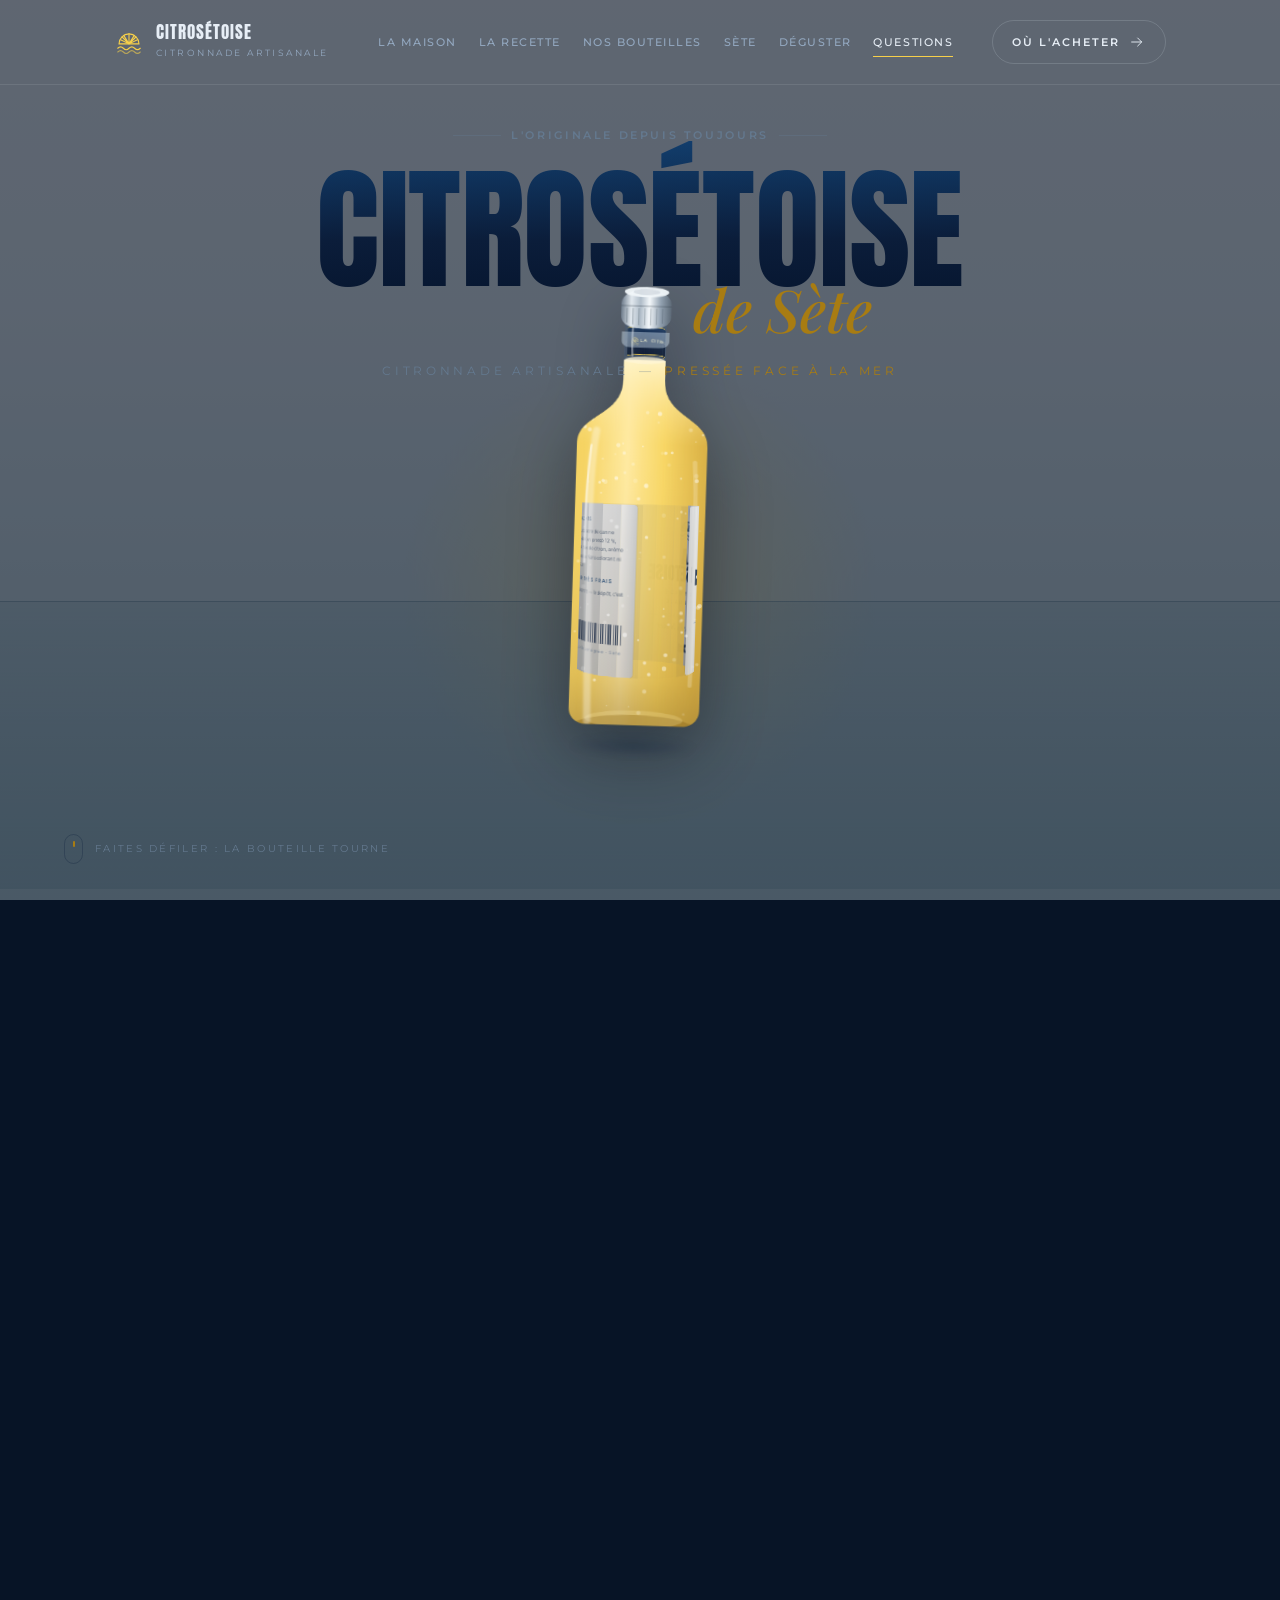
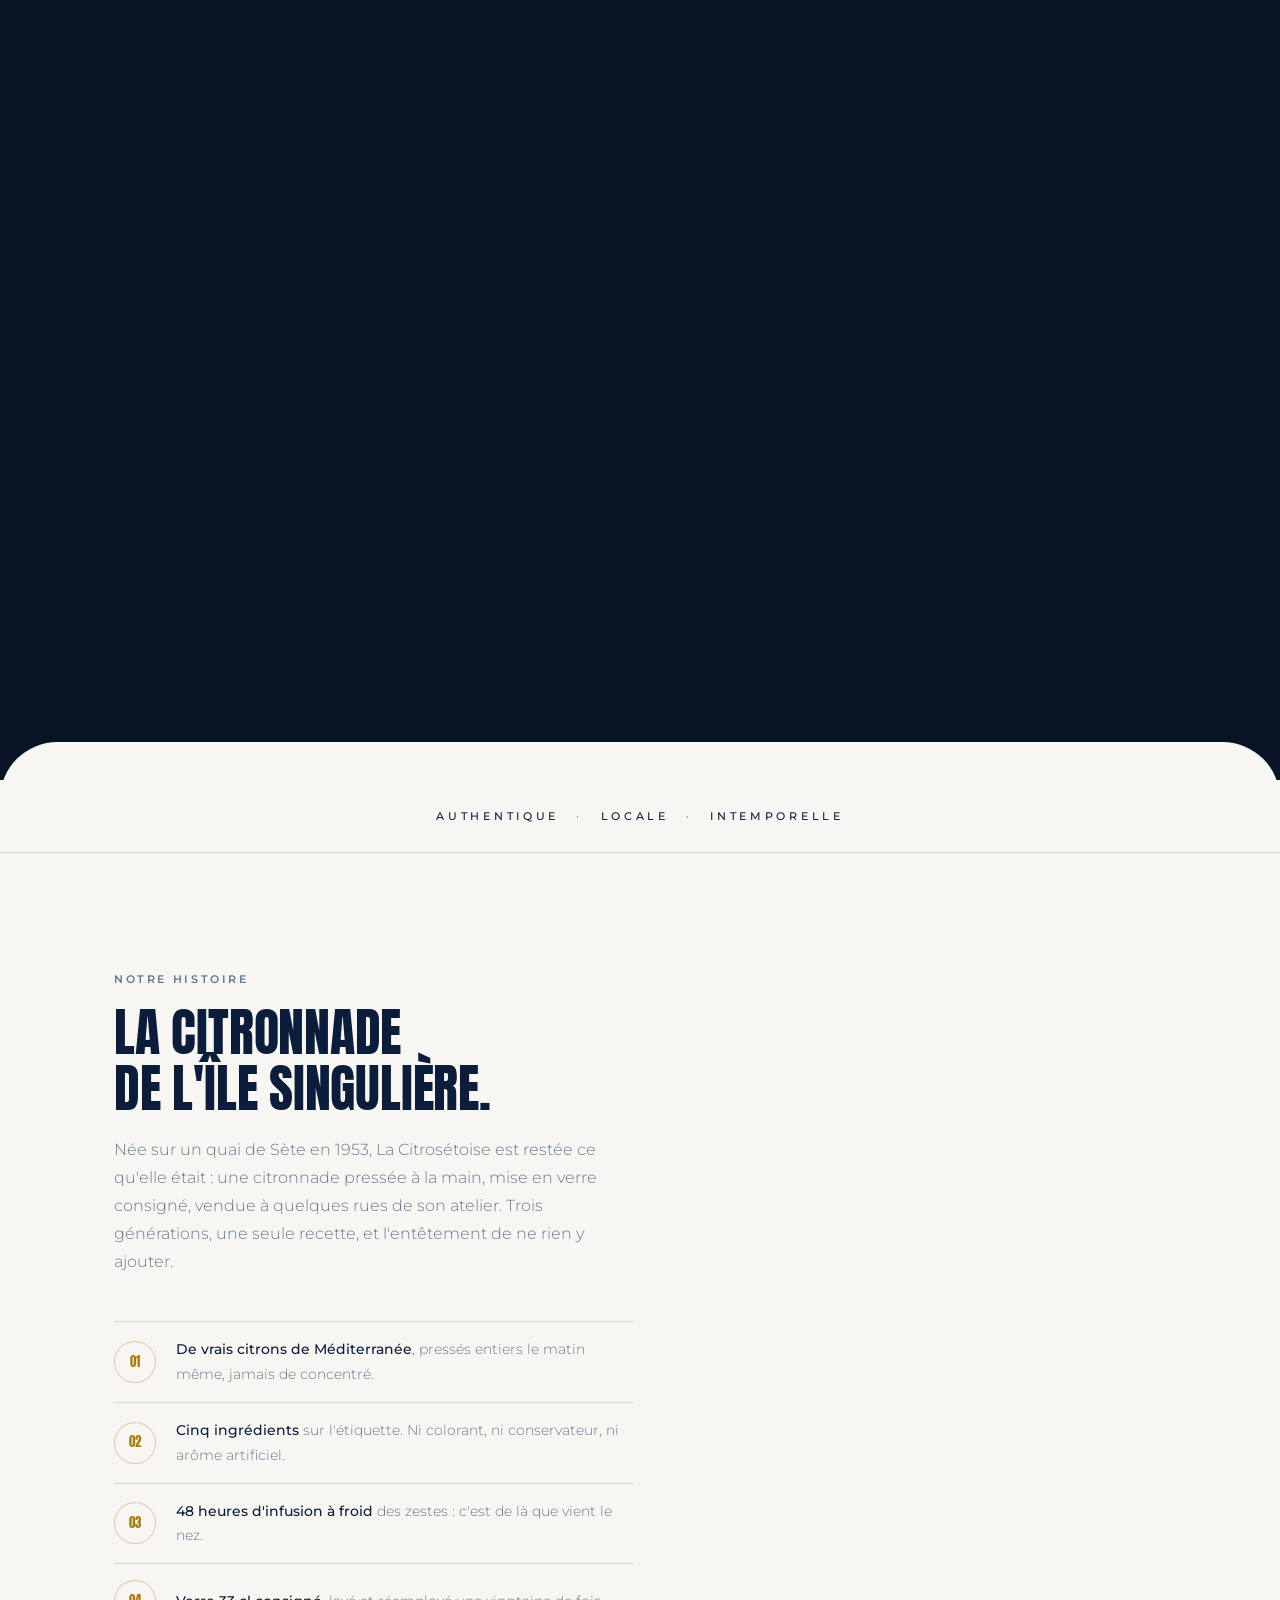
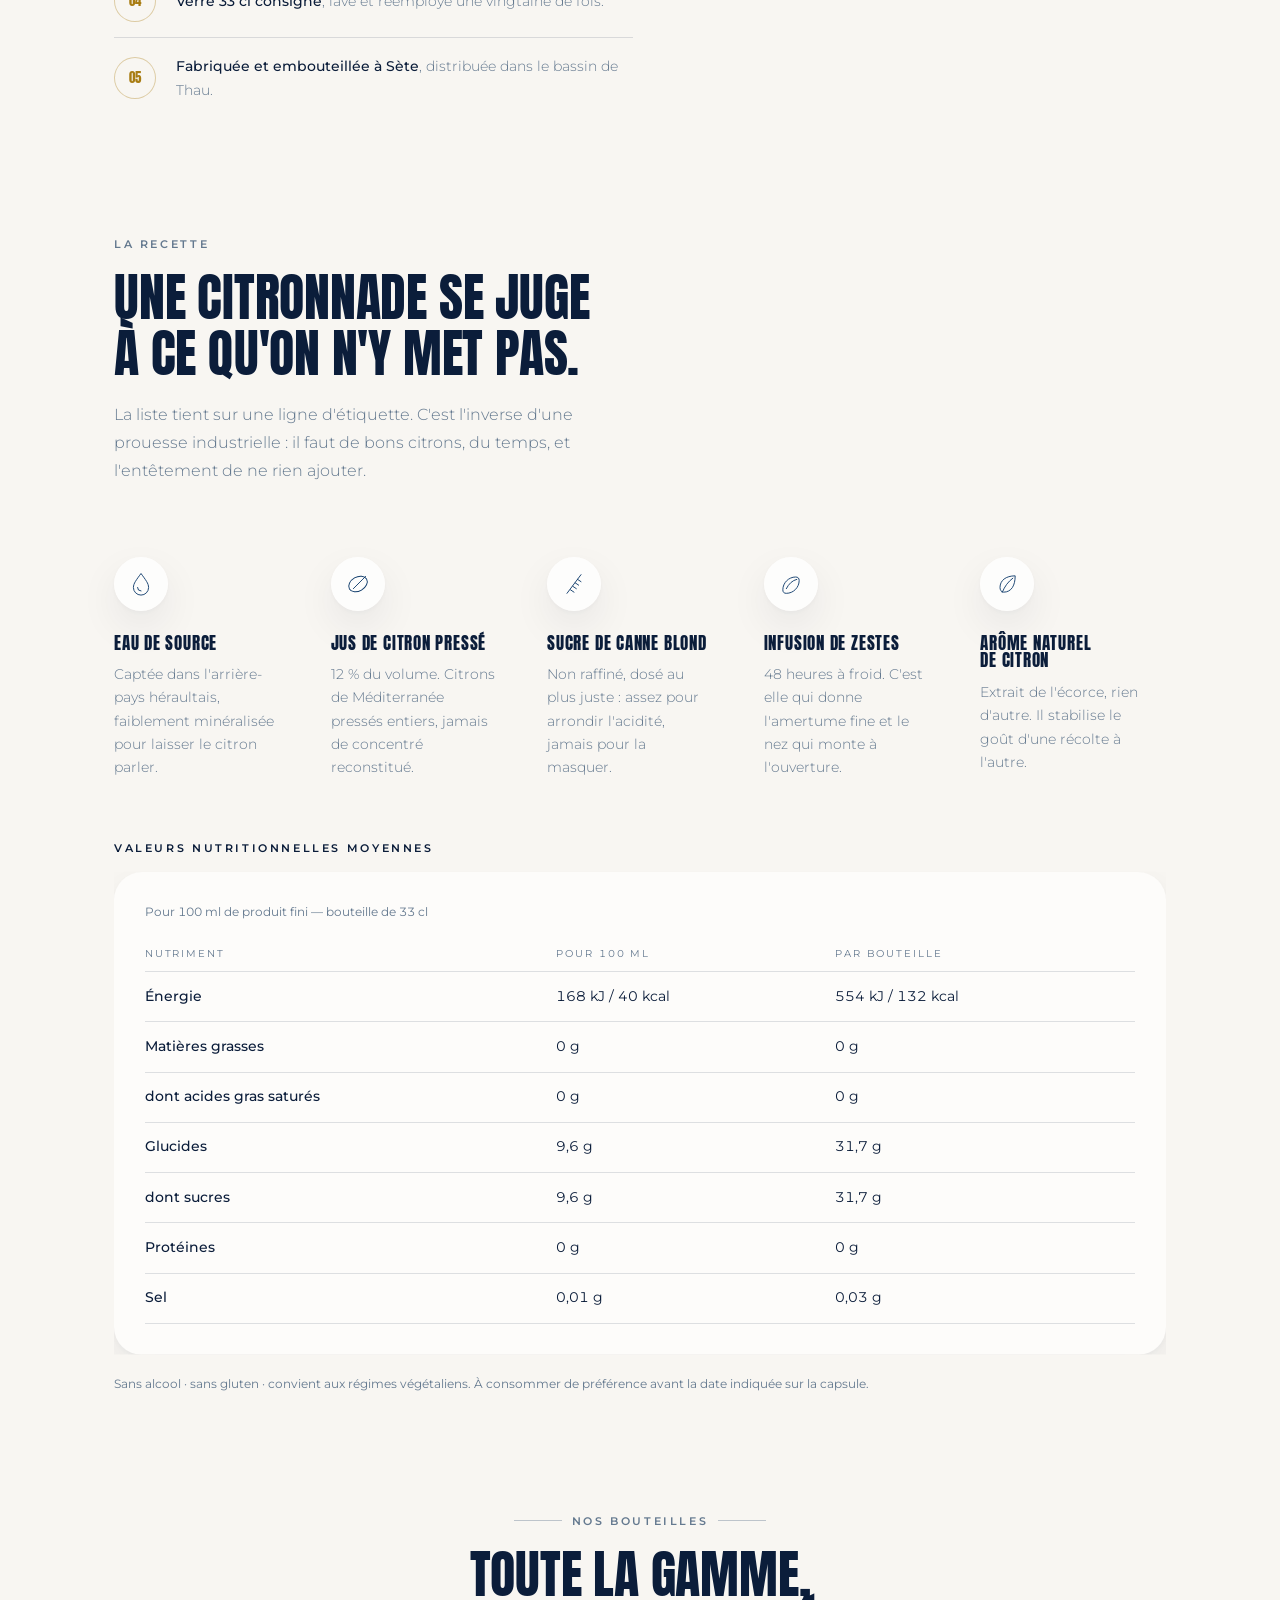
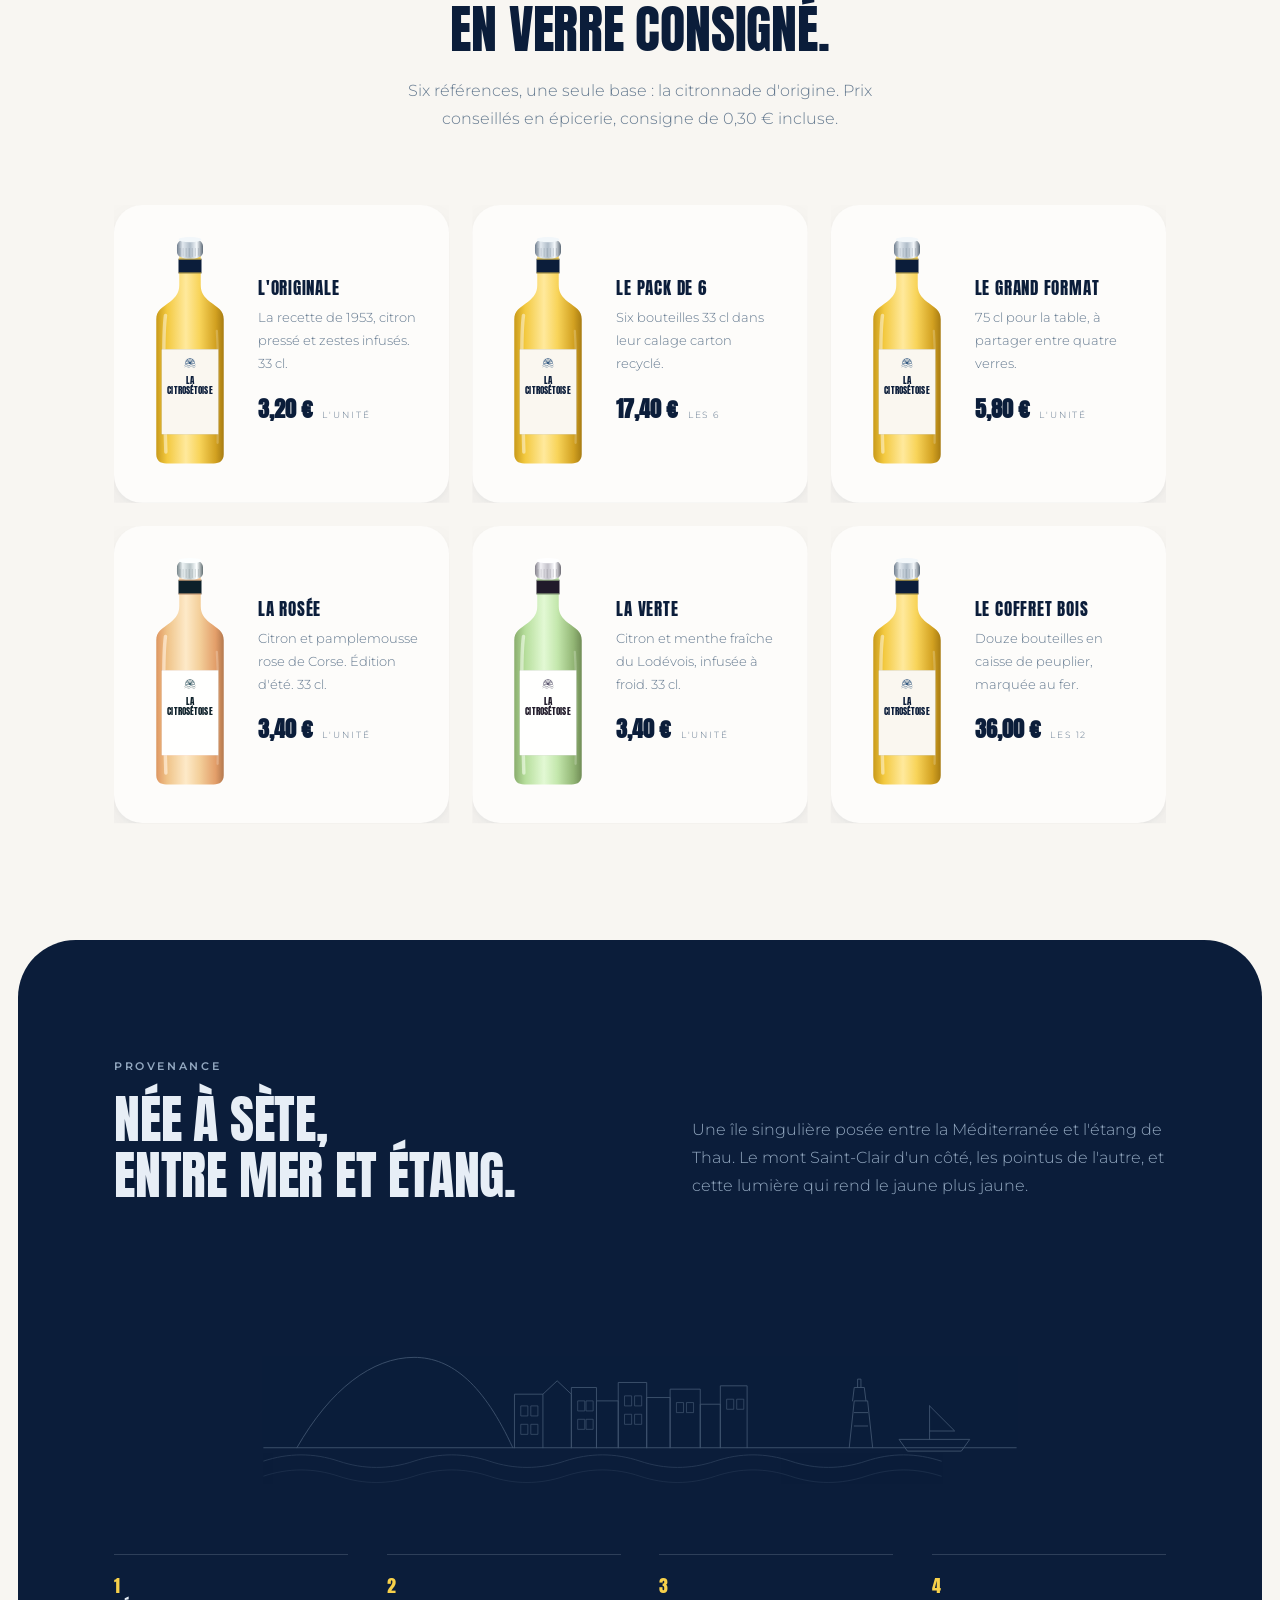
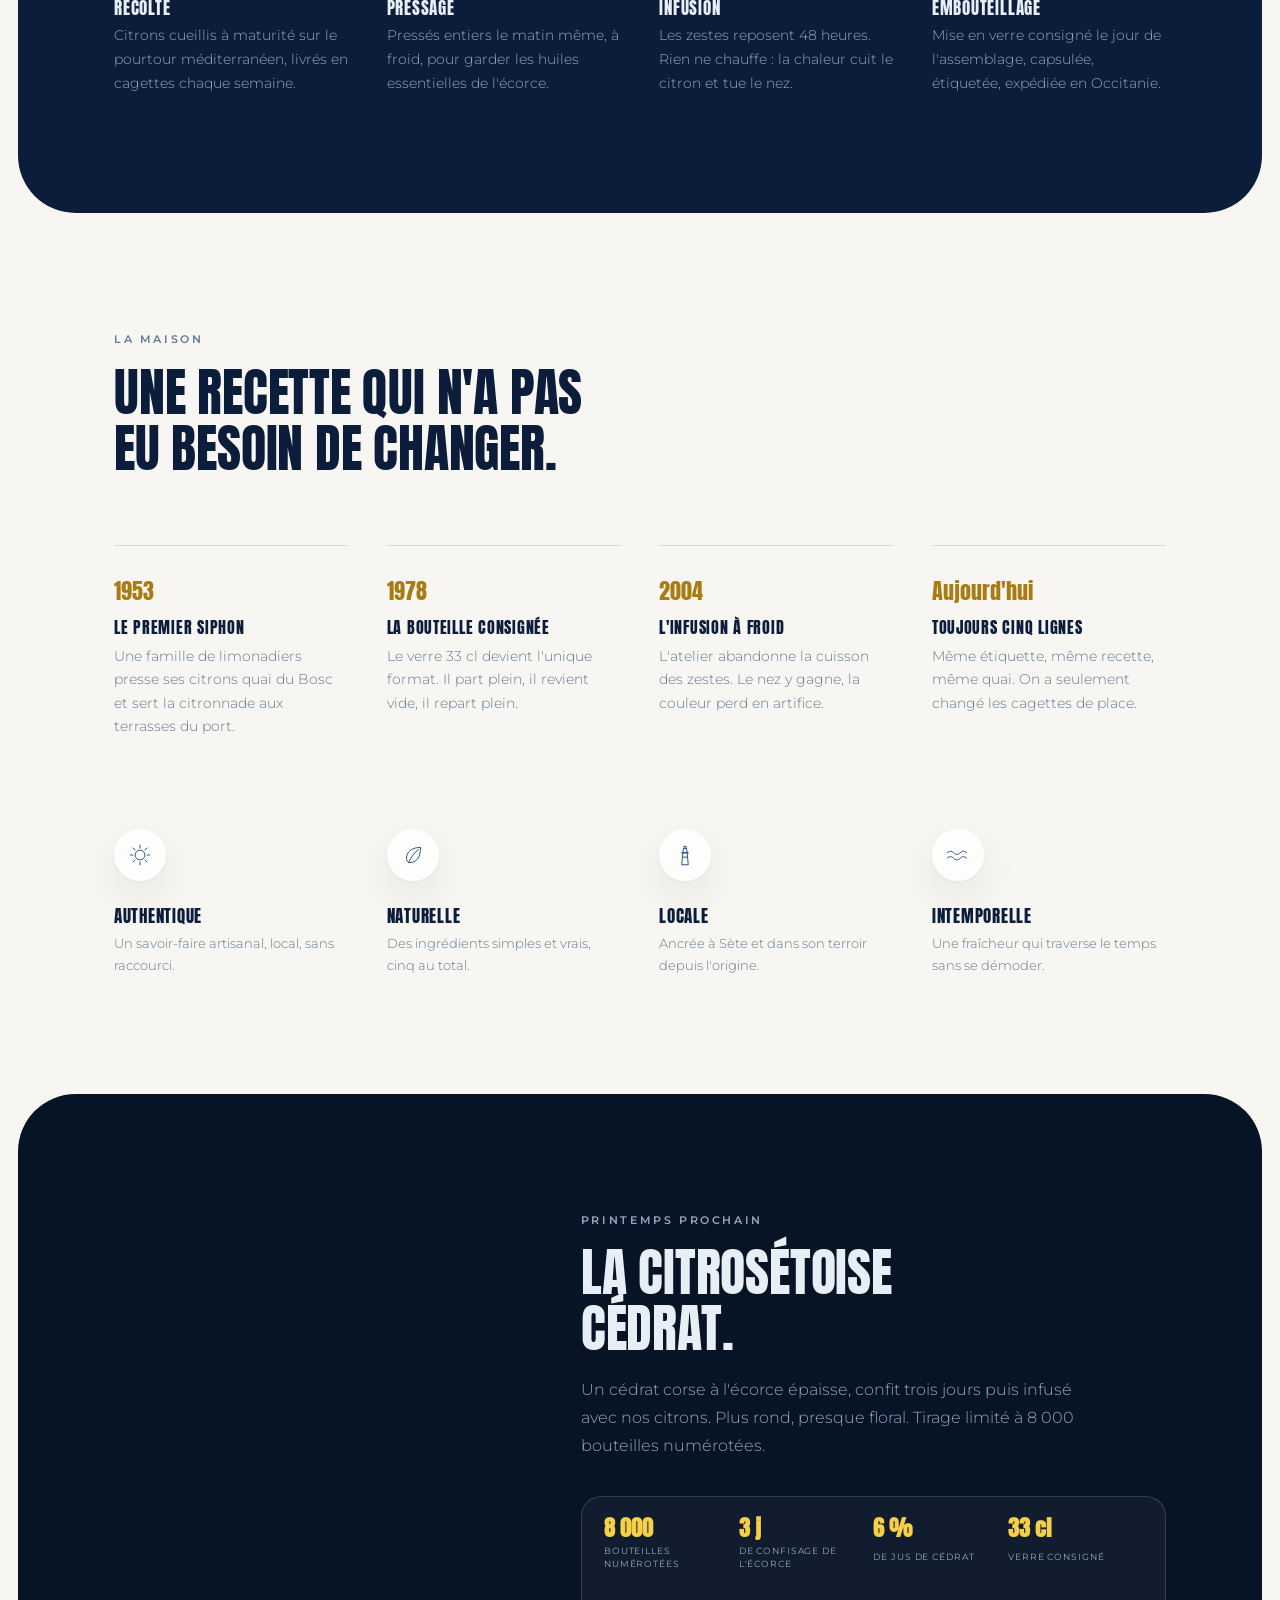
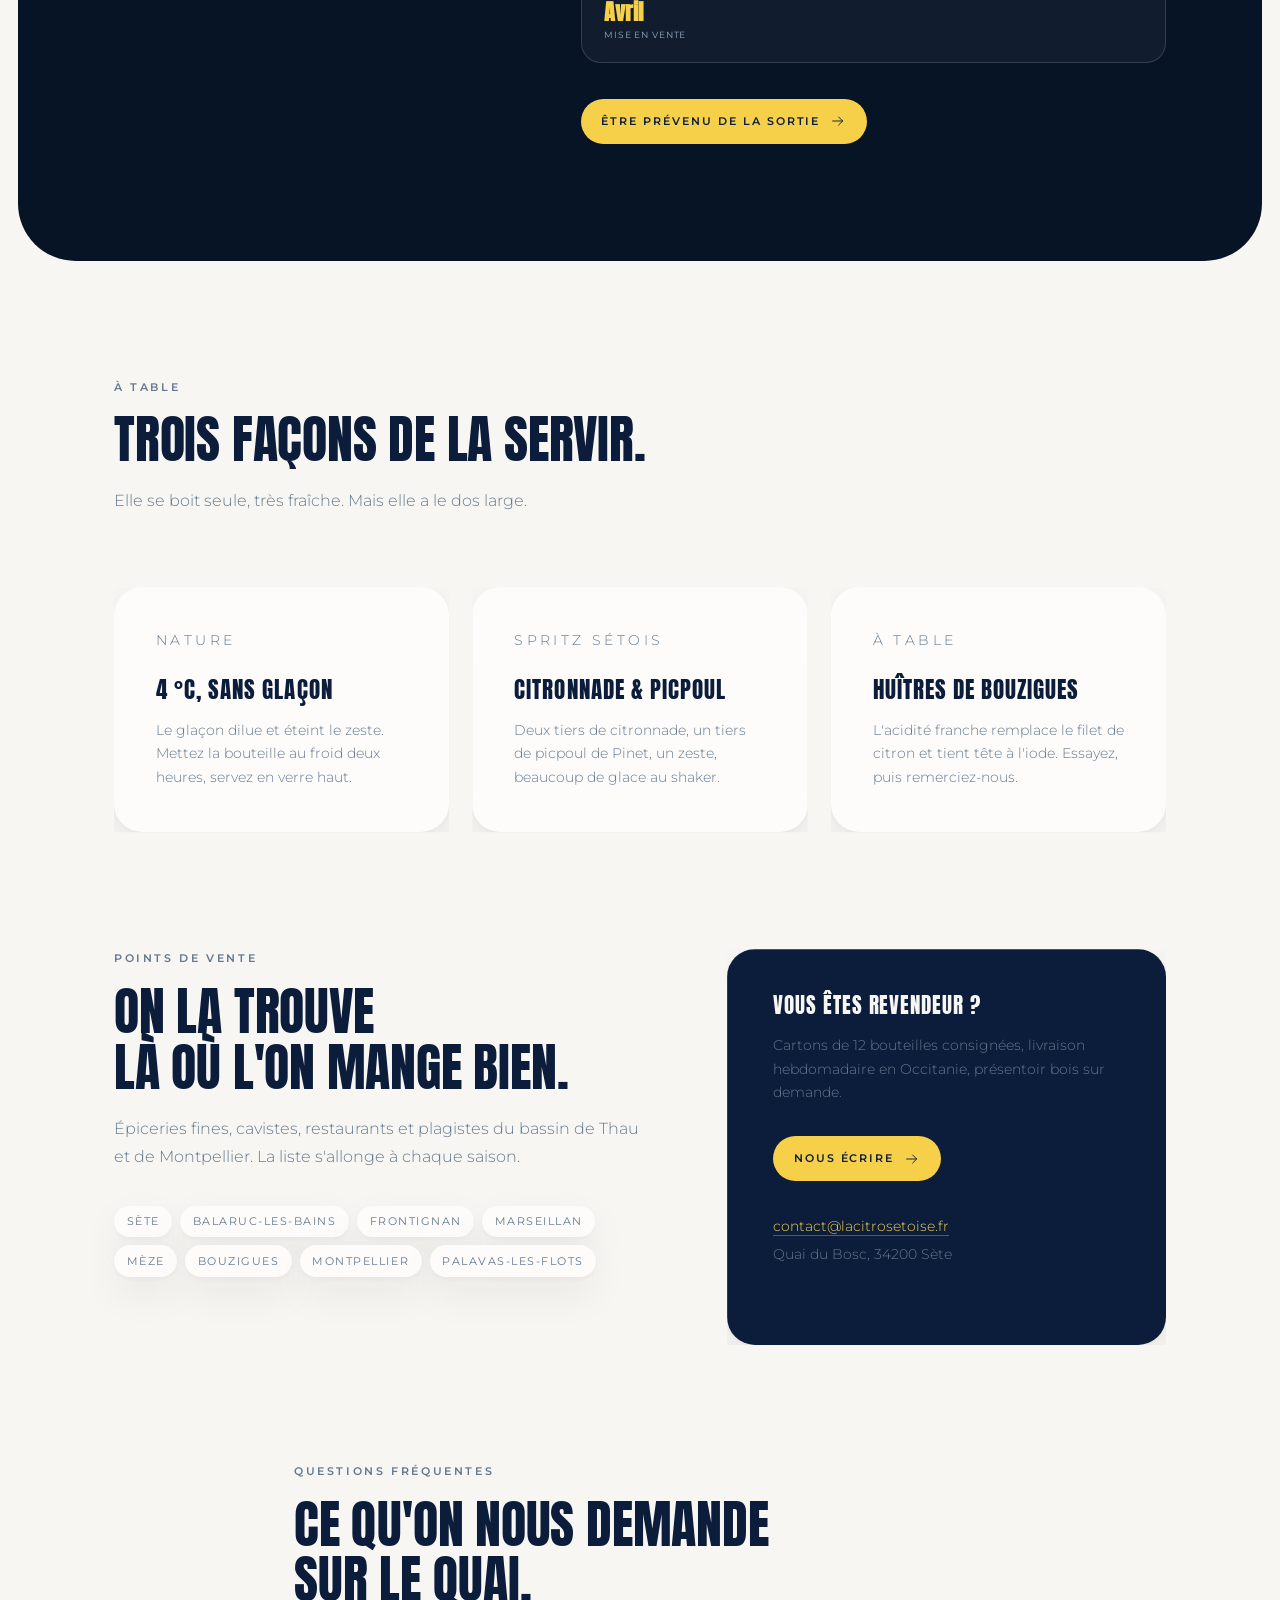
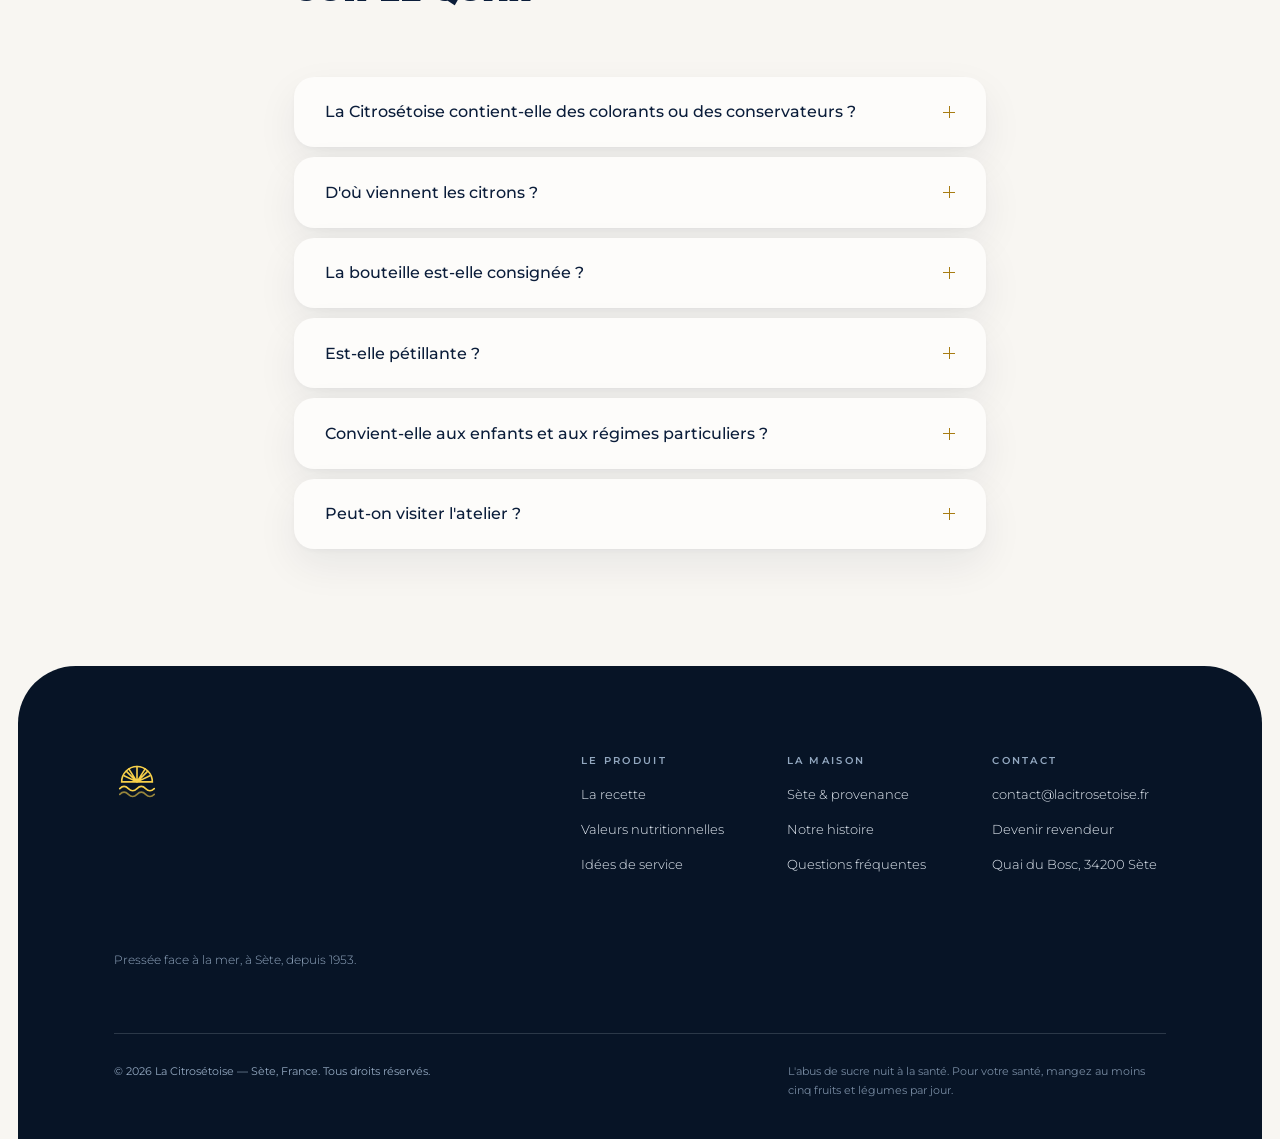
==== commit 4b605ba0: "Passe la typographie à Anton et ajoute un système de coupures Anton (OFL, auto-hébergée comme les au" ====
--- a/index.html
+++ b/index.html
@@ -40,7 +40,7 @@
 <link rel="apple-touch-icon" href="/assets/img/apple-touch-icon.png">
 <link rel="manifest" href="/site.webmanifest">
 
-<link rel="preload" href="/assets/fonts/playfair-display-700-latin.woff2" as="font" type="font/woff2" crossorigin>
+<link rel="preload" href="/assets/fonts/anton-400-latin.woff2" as="font" type="font/woff2" crossorigin>
 <link rel="preload" href="/assets/fonts/montserrat-400-latin.woff2" as="font" type="font/woff2" crossorigin>
 <link rel="stylesheet" href="/assets/css/fonts.css">
 <link rel="stylesheet" href="/assets/css/main.css">
@@ -133,6 +133,15 @@
 <body>
 <a class="skip-link" href="#contenu">Aller au contenu</a>
 
+<!-- rideau d'ouverture : il se coupe en deux et s'écarte -->
+<div class="rideau" data-rideau aria-hidden="true">
+  <span class="rideau__volet rideau__volet--haut"></span>
+  <span class="rideau__volet rideau__volet--bas"></span>
+  <span class="rideau__marque">
+    <svg viewBox="0 0 48 48"><use href="#mark-lemon"></use></svg>
+  </span>
+</div>
+
 <!-- Grain + vignette d'ambiance -->
 <div class="atmosphere" aria-hidden="true">
   <div class="atmosphere__grain"></div>
@@ -817,13 +826,13 @@
         <rect x="46" y="298" width="148" height="222" fill="#FAF7F0"/>
         <rect x="46" y="298" width="148" height="222" fill="none" stroke="#0B1D3A" stroke-opacity=".16"/>
         <g transform="translate(102 314)" color="#123E6D"><use href="#mark-lemon" width="36" height="36"/></g>
-        <text x="120" y="392" text-anchor="middle" font-family="Playfair Display, Georgia, serif" font-size="25" font-weight="600" fill="#0B1D3A">La</text>
-        <text x="120" y="416" text-anchor="middle" font-family="Playfair Display, Georgia, serif" font-size="25" font-weight="600" fill="#0B1D3A">Citrosétoise</text>
+        <text x="120" y="390" text-anchor="middle" font-family="Anton, Impact, sans-serif" font-size="24" letter-spacing=".3" fill="#0B1D3A">LA</text>
+        <text x="120" y="414" text-anchor="middle" font-family="Anton, Impact, sans-serif" font-size="24" letter-spacing=".3" fill="#0B1D3A">CITROSÉTOISE</text>
         <g style="opacity: var(--lbl-detail, 1)">
           <text x="120" y="440" text-anchor="middle" font-family="Montserrat, sans-serif" font-size="6.6" letter-spacing="1.5" fill="#123E6D">CITRONNADE ARTISANALE</text>
           <text x="120" y="460" text-anchor="middle" font-family="Montserrat, sans-serif" font-size="6.4" letter-spacing="1.5" fill="#5C7391">— SÈTE — FRANCE —</text>
           <text x="120" y="486" text-anchor="middle" font-family="Playfair Display, Georgia, serif" font-style="italic" font-size="10.5" fill="#123E6D">Pressée face à la mer</text>
-          <text x="120" y="508" text-anchor="middle" font-family="Playfair Display, Georgia, serif" font-size="13" fill="#0B1D3A">33 cl</text>
+          <text x="120" y="508" text-anchor="middle" font-family="Anton, Impact, sans-serif" font-size="13" letter-spacing=".4" fill="#0B1D3A">33 CL</text>
         </g>
       </g>
       <rect x="90" y="62" width="60" height="38" fill="#0B1D3A"/>
--- a/assets/css/fonts.css
+++ b/assets/css/fonts.css
@@ -1,5 +1,22 @@
 /* Polices auto-hébergées (SIL Open Font License 1.1) — aucune requête tierce,
    aucun cookie Google Fonts, meilleur LCP. Sous-ensembles latin / latin-ext. */
+
+@font-face {
+  font-family: "Anton";
+  font-style: normal;
+  font-weight: 400;
+  font-display: swap;
+  src: url("../fonts/anton-400-latin.woff2") format("woff2");
+  unicode-range: U+0000-00FF, U+0131, U+0152-0153, U+02BB-02BC, U+02C6, U+02DA, U+02DC, U+0304, U+0308, U+0329, U+2000-206F, U+20AC, U+2122, U+2191, U+2193, U+2212, U+2215, U+FEFF, U+FFFD;
+}
+@font-face {
+  font-family: "Anton";
+  font-style: normal;
+  font-weight: 400;
+  font-display: swap;
+  src: url("../fonts/anton-400-latin-ext.woff2") format("woff2");
+  unicode-range: U+0100-02BA, U+02BD-02C5, U+02C7-02CC, U+02CE-02D7, U+02DD-02FF, U+0304, U+0308, U+0329, U+1D00-1DBF, U+1E00-1E9F, U+1EF2-1EFF, U+2020, U+20A0-20AB, U+20AD-20C0, U+2113, U+2C60-2C7F, U+A720-A7FF;
+}
 
 @font-face {
   font-family: "Playfair Display";
--- a/assets/css/main.css
+++ b/assets/css/main.css
@@ -1,7 +1,7 @@
 /* =========================================================================
    LA CITROSÉTOISE
    Charte : marine #0B1D3A · bleu #123E6D · citron #F7D04A · craie #F8F6F2
-   Typo   : Playfair Display (titres) · Montserrat (textes)
+   Typo   : Anton (affiche) · Montserrat (textes) · Playfair italique (signature)
 
    Parti pris : deux fonds (craie / bleu nuit), un seul accent, des filets
    d'un pixel plutôt que des aplats, et beaucoup de vide. Tout ce qui ne
@@ -31,20 +31,36 @@
   --filet-clair:  rgba(11, 29, 58, .13);
   --filet-sombre: rgba(231, 238, 246, .16);
 
+  /* rondeurs & ombres — des surfaces douces plutôt que des filets secs */
+  --r-s:  12px;
+  --r-m:  20px;
+  --r-l:  28px;
+  --r-xl: clamp(30px, 4.5vw, 64px);
+  --r-pastille: 999px;
+  --ombre:      0 2px 4px rgba(11, 29, 58, .03), 0 16px 40px rgba(11, 29, 58, .07);
+  --ombre-haute: 0 4px 8px rgba(11, 29, 58, .04), 0 26px 60px rgba(11, 29, 58, .11);
+
   /* mesures */
   --gouttiere: clamp(22px, 5vw, 72px);
   --largeur:   1180px;
   --section:   clamp(82px, 13vh, 158px);
 
   /* échelle typographique */
-  --t-hero:  clamp(2.3rem, 8.4vw, 7.1rem);
-  --t-h2:    clamp(1.85rem, 3.7vw, 3.1rem);
-  --t-h3:    1.14rem;
+  --t-hero:  clamp(2.7rem, 10.4vw, 8.8rem);
+  --t-h2:    clamp(1.95rem, 4.1vw, 3.5rem);
+  --t-h3:    1.08rem;
   --t-lead:  clamp(1rem, 1.15vw, 1.14rem);
   --t-body:  clamp(.92rem, .95vw, .97rem);
   --t-label: .68rem;
 
-  --ease: cubic-bezier(.22, 1, .36, 1);
+  /* familles : Anton porte l'affiche, Montserrat le texte,
+     Playfair ne sert plus qu'aux italiques de signature. */
+  --f-titre:  "Anton", "Haettenschweiler", "Arial Narrow", Impact, sans-serif;
+  --f-texte:  "Montserrat", system-ui, -apple-system, "Segoe UI", sans-serif;
+  --f-plume:  "Playfair Display", "Iowan Old Style", Palatino, Georgia, serif;
+
+  --ease:     cubic-bezier(.22, 1, .36, 1);
+  --ease-cut: cubic-bezier(.16, .84, .28, 1);
   color-scheme: dark;
 }
 
@@ -53,9 +69,9 @@
 html { -webkit-text-size-adjust: 100%; scroll-behavior: smooth; }
 body {
   margin: 0;
-  background: var(--nuit);
+  background: var(--craie);
   color: var(--texte);
-  font-family: "Montserrat", system-ui, -apple-system, "Segoe UI", sans-serif;
+  font-family: var(--f-texte);
   font-size: var(--t-body);
   line-height: 1.7;
   overflow-x: hidden;
@@ -65,9 +81,9 @@
 a { color: inherit; }
 button { font: inherit; color: inherit; }
 h1, h2, h3 {
-  font-family: "Playfair Display", "Iowan Old Style", Palatino, Georgia, serif;
-  font-weight: 600; line-height: 1.06; margin: 0; text-wrap: balance;
-  letter-spacing: -.012em;
+  font-family: var(--f-titre);
+  font-weight: 400; line-height: 1.04; margin: 0; text-wrap: balance;
+  letter-spacing: .002em; text-transform: uppercase;
 }
 p { margin: 0; }
 ul, ol, dl, dd { margin: 0; padding: 0; list-style: none; }
@@ -79,12 +95,31 @@
 
 .skip-link {
   position: fixed; top: 12px; left: 12px; z-index: 200;
-  padding: .8em 1.4em; background: var(--citron); color: var(--marine);
+  border-radius: var(--r-pastille); padding: .8em 1.4em; background: var(--citron); color: var(--marine);
   font-size: var(--t-label); font-weight: 600; letter-spacing: .18em;
   text-transform: uppercase; text-decoration: none;
   transform: translateY(-180%); transition: transform .3s var(--ease);
 }
 .skip-link:focus { transform: none; }
+
+/* --------------------------------------------------------------- rideau */
+.est-fige, .est-fige body { overflow: hidden; }
+.rideau { position: fixed; inset: 0; z-index: 300; pointer-events: none; }
+.rideau__volet {
+  position: absolute; left: 0; right: 0; height: 50.2%; background: var(--nuit);
+  transition: transform 1s cubic-bezier(.76, 0, .24, 1) .05s;
+}
+.rideau__volet--haut { top: 0; }
+.rideau__volet--bas  { bottom: 0; }
+.rideau__marque {
+  position: absolute; left: 50%; top: 50%; width: 54px; height: 54px;
+  margin: -27px 0 0 -27px; color: var(--citron);
+  transition: opacity .45s var(--ease), transform .7s var(--ease-cut);
+}
+.rideau__marque svg { width: 100%; height: 100%; }
+.rideau.est-leve .rideau__volet--haut { transform: translateY(-100%); }
+.rideau.est-leve .rideau__volet--bas  { transform: translateY(100%); }
+.rideau.est-leve .rideau__marque { opacity: 0; transform: scale(.82); }
 
 /* -------------------------------------------------------------- ambiance */
 .atmosphere { position: fixed; inset: 0; z-index: 1; pointer-events: none; }
@@ -110,7 +145,8 @@
 .rule { display: block; width: clamp(20px, 4vw, 48px); height: 1px; background: currentColor; opacity: .4; }
 .section--light .eyebrow { color: var(--ardoise); }
 
-.section__title { font-size: var(--t-h2); }
+.section__title { font-size: var(--t-h2); letter-spacing: -.004em; line-height: .98; }
+h3 { font-size: var(--t-h3); letter-spacing: .045em; }
 .section__lead {
   font-size: var(--t-lead); line-height: 1.75; color: var(--brume);
   max-width: 48ch; margin-top: 1.4em; font-weight: 300;
@@ -121,7 +157,7 @@
   display: inline-flex; align-items: center; gap: .9em; white-space: nowrap;
   padding: 1.1em 1.8em;
   font-size: var(--t-label); font-weight: 600; letter-spacing: .18em; text-transform: uppercase;
-  text-decoration: none; border: 1px solid transparent;
+  text-decoration: none; border: 1px solid transparent; border-radius: var(--r-pastille);
   position: relative; overflow: hidden; isolation: isolate;
   transition: color .45s var(--ease), border-color .45s var(--ease);
 }
@@ -163,8 +199,8 @@
 .brand__mark--lg { width: 46px; height: 46px; }
 .brand__text { display: grid; }
 .brand__name {
-  font-family: "Playfair Display", Georgia, serif; font-size: 1.08rem; font-weight: 600;
-  letter-spacing: .05em; line-height: 1;
+  font-family: var(--f-titre); font-size: 1.06rem; font-weight: 400;
+  letter-spacing: .06em; line-height: 1; text-transform: uppercase;
 }
 .brand__baseline {
   font-size: .55rem; letter-spacing: .28em; text-transform: uppercase;
@@ -212,7 +248,7 @@
 .site-header.is-light .site-header__progress i { background: var(--or); }
 
 /* =============================================================== LA SCÈNE */
-.scene { position: relative; height: 620vh; z-index: 2; }
+.scene { position: relative; height: 620vh; z-index: 2; background: var(--nuit); }
 .scene__pin { position: sticky; top: 0; height: 100svh; overflow: hidden; display: grid; place-items: center; }
 
 /* ouverture : jour, puis nuit */
@@ -281,7 +317,7 @@
 .label__panel--b { left: 100%; }
 
 .label__paper {
-  height: 100%; padding: 14px 12px 12px;
+  height: 100%; padding: 14px 12px 12px; border-radius: 5px;
   display: flex; flex-direction: column; align-items: center; text-align: center;
   color: var(--marine);
   background:
@@ -291,8 +327,9 @@
 }
 .label__mark { width: 38px; height: 38px; color: var(--bleu); margin-bottom: 4px; }
 .label__name {
-  font-family: "Playfair Display", Georgia, serif; font-weight: 600; font-size: 25px;
-  line-height: .96; margin-top: 2px; color: var(--marine);
+  font-family: var(--f-titre); font-weight: 400; font-size: 26px;
+  line-height: .92; margin-top: 4px; letter-spacing: .01em;
+  text-transform: uppercase; color: var(--marine);
 }
 .label__sub { font-size: 7.5px; letter-spacing: .3em; text-transform: uppercase; color: var(--bleu); margin-top: 9px; }
 .label__origin {
@@ -301,10 +338,10 @@
 }
 .label__origin .rule { width: 15px; background: #93A8C0; opacity: 1; }
 .label__quote {
-  font-family: "Playfair Display", Georgia, serif; font-style: italic; font-size: 10.5px;
+  font-family: var(--f-plume); font-style: italic; font-size: 10.5px;
   color: var(--bleu); margin-top: auto;
 }
-.label__size { font-family: "Playfair Display", Georgia, serif; font-size: 13px; margin-top: 8px; }
+.label__size { font-family: var(--f-titre); font-size: 13px; margin-top: 8px; }
 .label__paper--back { justify-content: flex-start; padding: 16px 14px; text-align: left; align-items: stretch; }
 .label__back-title {
   font-size: 6.5px; font-weight: 600; letter-spacing: .26em; text-transform: uppercase;
@@ -336,10 +373,10 @@
   position: absolute; inset: 0;
   display: grid; align-content: center; justify-items: center;
   padding: clamp(88px, 13vh, 140px) var(--gouttiere) clamp(48px, 9vh, 96px);
-  opacity: 0; visibility: hidden;
-  transition: opacity .7s var(--ease), visibility .7s;
-}
-.chapter.is-active { opacity: 1; visibility: visible; }
+  opacity: 0; visibility: hidden; transform: translateY(14px);
+  transition: opacity .65s var(--ease), transform .8s var(--ease-cut), visibility .8s;
+}
+.chapter.is-active { opacity: 1; visibility: visible; transform: none; }
 .chapter.is-active :where(.card, .stat, .formula li, .spec__list > div, .btn) { pointer-events: auto; }
 .chapter :where([data-step]) {
   opacity: 0; transform: translateY(22px);
@@ -351,14 +388,15 @@
 
 /* chapitre 0 — ouverture, à l'encre sur ciel clair */
 .chapter--hero { align-content: start; padding-top: clamp(92px, 14vh, 168px); color: var(--encre); }
-.chapter--hero .eyebrow { color: var(--ardoise); }
+.chapter--hero .eyebrow { color: var(--ardoise); margin-bottom: 2.4em; }
 .hero-title { display: grid; justify-items: center; perspective: 1000px; }
 .hero-title__main {
-  display: block; font-size: var(--t-hero); font-weight: 700; line-height: .86;
-  text-transform: uppercase; white-space: nowrap; letter-spacing: -.008em;
+  display: block; font-size: var(--t-hero); font-weight: 400; line-height: .9;
+  text-transform: uppercase; white-space: nowrap; letter-spacing: -.004em;
 }
 .hero-title .ch {
   display: inline-block; will-change: transform;
+  padding-top: .22em; margin-top: -.22em;   /* la boîte doit couvrir les accents */
   background: linear-gradient(176deg, #123E6D 0%, #0B1D3A 66%, #071731 100%);
   -webkit-background-clip: text; background-clip: text; color: transparent;
   opacity: 0; transform: translateY(.32em) rotateX(-56deg);
@@ -369,7 +407,7 @@
 html.is-loaded .hero-title .ch { opacity: 1; transform: none; }
 .hero-title__script {
   display: block; margin-top: -.18em; margin-left: 44%;
-  font-family: "Playfair Display", Georgia, serif; font-style: italic; font-weight: 500;
+  font-family: var(--f-plume); font-style: italic; font-weight: 500;
   font-size: clamp(1.4rem, 4.6vw, 3.9rem); line-height: 1;
   color: var(--or); text-transform: none;
   opacity: 0; transform: translateY(.4em);
@@ -412,7 +450,7 @@
   font-size: var(--t-label); letter-spacing: .18em; text-transform: uppercase;
 }
 .card__meta b {
-  color: var(--citron); font-size: 1.6em; font-family: "Playfair Display", Georgia, serif;
+  color: var(--citron); font-size: 1.6em; font-family: var(--f-titre);
   letter-spacing: 0; margin-right: .2em;
 }
 .ticks { display: grid; gap: .7em; margin-top: .4em; }
@@ -426,13 +464,19 @@
 .chapter[data-chapter="2"] { align-content: center; justify-items: end; }
 .chapter[data-chapter="2"] .chapter__head { text-align: left; width: min(520px, 46vw); }
 .chapter[data-chapter="2"] .eyebrow--center { justify-content: flex-start; }
-.formula { display: grid; width: min(520px, 46vw); border-top: 1px solid var(--filet-sombre); }
+.formula {
+  display: grid; width: min(520px, 46vw);
+  padding: .5em clamp(18px, 2vw, 28px); border-radius: var(--r-m);
+  background: rgba(255, 255, 255, .035);
+  box-shadow: inset 0 0 0 1px var(--filet-sombre);
+}
 .formula li {
   display: grid; grid-template-columns: 74px 1fr auto; align-items: baseline; gap: 14px;
-  padding: .95em .2em; border-bottom: 1px solid var(--filet-sombre);
-}
+  padding: .95em 0; border-bottom: 1px solid var(--filet-sombre);
+}
+.formula li:last-child { border-bottom: 0; }
 .formula__pct {
-  font-family: "Playfair Display", Georgia, serif; font-size: 1.3rem; color: var(--citron);
+  font-family: var(--f-titre); font-size: 1.3rem; color: var(--citron);
   font-variant-numeric: tabular-nums;
 }
 .formula__name { font-size: .95rem; }
@@ -443,7 +487,7 @@
 .card--wide { max-width: 29ch; }
 .stat { display: grid; gap: 2px; padding-left: 20px; border-left: 1px solid var(--filet-sombre); }
 .stat .num {
-  font-family: "Playfair Display", Georgia, serif; font-size: clamp(1.9rem, 3.6vw, 2.9rem);
+  font-family: var(--f-titre); font-size: clamp(1.9rem, 3.6vw, 2.9rem);
   color: var(--citron); line-height: 1; font-variant-numeric: tabular-nums;
 }
 .stat span { font-size: .7rem; letter-spacing: .14em; text-transform: uppercase; color: var(--brume); }
@@ -454,21 +498,28 @@
 .spec__list {
   display: grid; grid-template-columns: repeat(2, minmax(0, 1fr));
   width: 100%; margin: clamp(20px, 4vh, 36px) 0 clamp(24px, 4vh, 38px);
-  border-top: 1px solid var(--filet-sombre);
-}
-.spec__list > div { padding: 1.1em 1.2em 1.1em 0; border-bottom: 1px solid var(--filet-sombre); }
+  padding: .3em clamp(18px, 2vw, 26px); border-radius: var(--r-m);
+  background: rgba(255, 255, 255, .035);
+  box-shadow: inset 0 0 0 1px var(--filet-sombre);
+}
+.spec__list > div { padding: 1.1em 1.2em 1.1em 0; }
+.spec__list > div:nth-child(-n+2) { border-bottom: 1px solid var(--filet-sombre); }
 .spec__list dt { font-size: .6rem; letter-spacing: .22em; text-transform: uppercase; color: var(--brume); margin-bottom: .5em; }
 .spec__list dd { font-size: .92rem; }
 
 /* ============================================================= SIGNATURE */
+/* la partie claire remonte sur la scène, coins arrondis : la bascule
+   jour/nuit se fait par une courbe, pas par une arête. */
 .signature {
-  position: relative; z-index: 3; background: var(--craie); color: var(--encre);
+  position: relative; z-index: 4; background: var(--craie); color: var(--encre);
+  border-radius: var(--r-xl) var(--r-xl) 0 0;
+  margin-top: calc(-1 * clamp(22px, 3vw, 46px));
   border-bottom: 1px solid var(--filet-clair);
 }
 .signature p {
   display: flex; justify-content: center; align-items: center; gap: 1.6em;
   max-width: var(--largeur); margin-inline: auto;
-  padding: clamp(20px, 3vh, 30px) var(--gouttiere);
+  padding: calc(clamp(20px, 3vh, 30px) + clamp(22px, 3vw, 46px)) var(--gouttiere) clamp(20px, 3vh, 30px);
   font-size: var(--t-label); font-weight: 500; letter-spacing: .34em; text-transform: uppercase;
 }
 .signature i { font-style: normal; color: var(--or); }
@@ -476,7 +527,10 @@
 /* ============================================================== SECTIONS */
 .section { position: relative; z-index: 3; padding: var(--section) 0; }
 .section--light { background: var(--craie); color: var(--encre); }
-.section--deep, .section--futur { background: var(--marine); }
+.section--deep, .section--futur {
+  background: var(--marine); border-radius: var(--r-xl);
+  margin-inline: clamp(0px, 1.4vw, 22px);
+}
 .section--futur { background: var(--nuit); }
 .section--light + .section--light { padding-top: 0; }
 .section--light .section__title, .section--light h3 { color: var(--marine); }
@@ -491,6 +545,39 @@
 }
 .section__head--split .section__lead { margin-top: 0; }
 
+/* ------------------------------------------------------------------------
+   COUPURES — chaque ligne de titre est masquée par son propre cadre et
+   remonte derrière la coupe. Les surfaces, elles, se dévoilent par un
+   volet qui balaie (clip-path). Tout est piloté par la même classe
+   `.is-in` (défilement) ou `.chapter.is-active` (scène épinglée).
+   ------------------------------------------------------------------------ */
+[data-lignes] { display: block; }
+[data-lignes] .ligne {
+  display: block; overflow: hidden;
+  padding: .2em 0 .08em; margin: -.2em 0 -.08em;   /* accents et jambages hors coupe */
+}
+[data-lignes] .ligne > i {
+  display: block; font-style: inherit;
+  transform: translateY(108%);
+  transition: transform 1.05s var(--ease-cut) calc(var(--l, 0) * 105ms);
+}
+.is-in [data-lignes] .ligne > i,
+.is-in[data-lignes] .ligne > i,
+.chapter.is-active [data-lignes] .ligne > i,
+.no-motion [data-lignes] .ligne > i { transform: none; }
+
+/* volet balayant pour les surfaces (cartes, panneaux, illustrations) */
+[data-volet] {
+  clip-path: inset(0 0 100% 0);
+  transition: clip-path 1.1s var(--ease-cut) calc(var(--i, 0) * 90ms);
+}
+.is-in[data-volet], .is-in [data-volet], .no-motion [data-volet] { clip-path: inset(0 0 0 0); }
+
+/* filet qui se trace sous les exergues */
+.eyebrow .rule { transform: scaleX(0); transform-origin: left; transition: transform .9s var(--ease-cut) .1s; }
+.eyebrow--center .rule:last-child { transform-origin: right; }
+.is-in .eyebrow .rule, .chapter.is-active .eyebrow .rule, .no-motion .eyebrow .rule { transform: scaleX(1); }
+
 [data-reveal], [data-reveal-group] > * {
   opacity: 0; transform: translateY(22px);
   transition:
@@ -506,11 +593,14 @@
 }
 .points { display: grid; margin-top: clamp(30px, 5vh, 52px); border-top: 1px solid var(--filet-clair); }
 .points li {
-  display: grid; grid-template-columns: 42px 1fr; gap: 20px; align-items: baseline;
-  padding: 1.15em 0; border-bottom: 1px solid var(--filet-clair);
-}
+  display: grid; grid-template-columns: 42px 1fr; gap: 20px; align-items: center;
+  padding: 1.05em 0; border-bottom: 1px solid var(--filet-clair);
+}
+.points li:last-child { border-bottom: 0; }
 .points span {
-  font-family: "Playfair Display", Georgia, serif; font-size: .95rem; color: var(--or);
+  display: grid; place-items: center; width: 42px; height: 42px;
+  border-radius: var(--r-pastille); box-shadow: inset 0 0 0 1px rgba(168, 124, 18, .35);
+  font-family: var(--f-titre); font-size: .82rem; color: var(--or);
   font-variant-numeric: tabular-nums;
 }
 .points p { color: var(--ardoise); font-size: .9rem; font-weight: 300; }
@@ -528,22 +618,31 @@
 .about__bottle--droite { right: 4%; }
 
 /* ---------------------------------------------------------- ingrédients */
-.ingredients { display: grid; grid-template-columns: repeat(auto-fit, minmax(184px, 1fr)); border-top: 1px solid var(--filet-clair); }
-.ingredient {
-  padding: clamp(26px, 3vw, 38px) clamp(18px, 2vw, 28px) clamp(26px, 3vw, 38px) 0;
-  border-bottom: 1px solid var(--filet-clair);
-}
-.ingredient svg { width: 30px; height: 30px; color: var(--bleu); margin-bottom: 22px; }
+.ingredients {
+  display: grid; grid-template-columns: repeat(auto-fit, minmax(184px, 1fr));
+  gap: clamp(20px, 2.4vw, 34px);
+}
+.ingredient { padding-right: clamp(8px, 1.4vw, 22px); }
+.ingredient svg {
+  width: 54px; height: 54px; padding: 13px; color: var(--bleu);
+  background: rgba(255, 255, 255, .8); border-radius: var(--r-pastille);
+  box-shadow: var(--ombre); margin-bottom: 24px;
+  transition: transform .55s var(--ease);
+}
+.ingredient:hover svg { transform: translateY(-4px); }
 .ingredient h3 { font-size: var(--t-h3); margin-bottom: .6em; }
 .ingredient p { color: var(--ardoise); font-size: .86rem; font-weight: 300; }
 
 /* tableau nutritionnel */
 .nutrition { margin-top: clamp(46px, 7vh, 84px); }
 .nutrition__title {
-  font-family: "Montserrat", sans-serif; font-size: var(--t-label); font-weight: 600;
+  font-family: var(--f-texte); font-size: var(--t-label); font-weight: 600;
   letter-spacing: .24em; text-transform: uppercase; color: var(--ardoise); margin-bottom: 1.6em;
 }
-.table-scroll { overflow-x: auto; }
+.table-scroll {
+  overflow-x: auto; background: var(--blanc); border-radius: var(--r-l);
+  box-shadow: var(--ombre); padding: clamp(18px, 2.4vw, 34px);
+}
 table { width: 100%; border-collapse: collapse; font-variant-numeric: tabular-nums; min-width: 460px; }
 caption { text-align: left; font-size: .76rem; color: var(--ardoise); padding-bottom: 1.2em; }
 th, td { text-align: left; padding: .9em 1em .9em 0; border-bottom: 1px solid var(--filet-clair); font-weight: 400; font-size: .88rem; }
@@ -553,26 +652,28 @@
 
 /* ------------------------------------------------------------ bouteilles */
 .produits {
-  display: grid; grid-template-columns: repeat(auto-fit, minmax(300px, 1fr));
-  border-top: 1px solid var(--filet-clair); margin-top: clamp(50px, 8vh, 92px);
+  display: grid; grid-template-columns: repeat(auto-fit, minmax(292px, 1fr));
+  gap: clamp(16px, 1.8vw, 24px); margin-top: clamp(50px, 8vh, 92px);
 }
 .produit {
   display: grid; grid-template-columns: 92px 1fr; gap: 22px; align-items: center;
-  padding: clamp(24px, 3vw, 34px) clamp(20px, 2.4vw, 32px) clamp(24px, 3vw, 34px) 0;
-  border-bottom: 1px solid var(--filet-clair);
-}
+  padding: clamp(22px, 2.6vw, 30px);
+  background: var(--blanc); border-radius: var(--r-l); box-shadow: var(--ombre);
+  transition: transform .55s var(--ease), box-shadow .55s var(--ease);
+}
+.produit:hover { transform: translateY(-4px); box-shadow: var(--ombre-haute); }
 .produit__fiole {
   width: 92px; height: auto; --lbl-detail: 0;
   transition: transform .6s var(--ease);
 }
 .produit:hover .produit__fiole { transform: translateY(-6px); }
-.produit__fiole--rosee { filter: hue-rotate(-28deg) saturate(.92); }
-.produit__fiole--verte { filter: hue-rotate(48deg) saturate(.8); }
+.produit__fiole--rosee { filter: hue-rotate(-22deg) saturate(.6) brightness(1.04); }
+.produit__fiole--verte { filter: hue-rotate(44deg) saturate(.4) brightness(1.04); }
 .produit__corps h3 { font-size: var(--t-h3); margin-bottom: .5em; }
 .produit__corps > p { color: var(--ardoise); font-size: .84rem; font-weight: 300; }
 .produit__prix { display: flex; align-items: baseline; gap: .7em; margin-top: 1.1em; }
 .produit__prix b {
-  font-family: "Playfair Display", Georgia, serif; font-size: 1.4rem; color: var(--marine);
+  font-family: var(--f-titre); font-size: 1.4rem; color: var(--marine);
   font-variant-numeric: tabular-nums;
 }
 .produit__prix span { font-size: .58rem; letter-spacing: .2em; text-transform: uppercase; color: var(--ardoise); }
@@ -581,7 +682,7 @@
 .journey { display: grid; gap: clamp(40px, 5vw, 68px); }
 .journey__steps { display: grid; grid-template-columns: repeat(4, minmax(0, 1fr)); gap: clamp(22px, 3vw, 44px); }
 .journey__steps li { display: grid; gap: 6px; padding-top: 22px; border-top: 1px solid var(--filet-sombre); }
-.journey__num { font-family: "Playfair Display", Georgia, serif; font-size: 1.1rem; color: var(--citron); line-height: 1; }
+.journey__num { font-family: var(--f-titre); font-size: 1.1rem; color: var(--citron); line-height: 1; }
 .journey__steps h3 { font-size: var(--t-h3); }
 .journey__steps p { color: var(--brume); font-weight: 300; font-size: .88rem; }
 .journey__art { order: -1; margin: 0; color: var(--brume); height: clamp(130px, 17vw, 220px); }
@@ -598,7 +699,7 @@
 }
 .timeline li { padding-top: 26px; border-top: 1px solid var(--filet-clair); }
 .timeline b {
-  display: block; font-family: "Playfair Display", Georgia, serif; font-weight: 500;
+  display: block; font-family: var(--f-titre); font-weight: 500;
   font-size: 1.4rem; color: var(--or); margin-bottom: .4em; font-variant-numeric: tabular-nums;
 }
 .timeline h3 { font-size: 1.02rem; margin-bottom: .55em; }
@@ -607,7 +708,13 @@
 /* ---------------------------------------------------------------- valeurs */
 .values { display: grid; grid-template-columns: repeat(auto-fit, minmax(190px, 1fr)); gap: clamp(24px, 3vw, 44px); }
 .values li { display: grid; gap: 8px; }
-.values svg { width: 26px; height: 26px; color: var(--bleu); margin-bottom: 14px; }
+.values svg {
+  width: 52px; height: 52px; padding: 13px; color: var(--bleu);
+  background: rgba(255, 255, 255, .8); border-radius: var(--r-pastille);
+  box-shadow: var(--ombre); margin-bottom: 18px;
+  transition: transform .55s var(--ease);
+}
+.values li:hover svg { transform: translateY(-4px); }
 .values h3 { font-size: 1.04rem; }
 .values p { color: var(--ardoise); font-size: .82rem; font-weight: 300; max-width: 26ch; }
 
@@ -616,23 +723,32 @@
 .futur__visuel { display: grid; place-items: center; }
 .futur__bottle {
   height: clamp(300px, 44vh, 480px); width: auto; --lbl-detail: .9;
+  transform: rotate(-7deg);
   filter: drop-shadow(0 34px 44px rgba(2, 8, 20, .5));
 }
 .futur__specs {
-  display: grid; grid-template-columns: repeat(auto-fit, minmax(98px, 1fr));
-  margin: clamp(28px, 4vh, 44px) 0; border-top: 1px solid var(--filet-sombre);
-}
-.futur__specs li { padding: 1.1em 1.2em 1.1em 0; display: grid; gap: 4px; border-bottom: 1px solid var(--filet-sombre); }
+  display: grid; grid-template-columns: repeat(auto-fit, minmax(112px, 1fr));
+  margin: clamp(28px, 4vh, 44px) 0;
+  padding: .4em clamp(16px, 1.8vw, 26px); border-radius: var(--r-m);
+  background: rgba(255, 255, 255, .04);
+  box-shadow: inset 0 0 0 1px var(--filet-sombre);
+}
+.futur__specs li { padding: 1.1em 1.4em 1.1em 0; display: grid; gap: 4px; }
 .futur__specs b {
-  font-family: "Playfair Display", Georgia, serif; font-size: 1.35rem; color: var(--citron);
+  font-family: var(--f-titre); font-size: 1.35rem; color: var(--citron);
   line-height: 1; font-variant-numeric: tabular-nums;
 }
-.futur__specs span { font-size: .58rem; letter-spacing: .14em; text-transform: uppercase; color: var(--brume); }
+.futur__specs span { font-size: .55rem; letter-spacing: .1em; line-height: 1.5; text-transform: uppercase; color: var(--brume); }
 
 
 /* ---------------------------------------------------------------- service */
-.serves { display: grid; grid-template-columns: repeat(auto-fit, minmax(240px, 1fr)); border-top: 1px solid var(--filet-clair); }
-.serve { padding: clamp(28px, 3.4vw, 44px) clamp(22px, 2.4vw, 34px) clamp(28px, 3.4vw, 44px) 0; border-bottom: 1px solid var(--filet-clair); }
+.serves { display: grid; grid-template-columns: repeat(auto-fit, minmax(240px, 1fr)); gap: clamp(16px, 1.8vw, 24px); }
+.serve {
+  padding: clamp(28px, 3.4vw, 42px);
+  background: var(--blanc); border-radius: var(--r-l); box-shadow: var(--ombre);
+  transition: transform .55s var(--ease), box-shadow .55s var(--ease);
+}
+.serve:hover { transform: translateY(-4px); box-shadow: var(--ombre-haute); }
 .serve__index { font-size: var(--t-label); letter-spacing: .24em; text-transform: uppercase; color: var(--or); margin-bottom: 1.8em; }
 .serve h3 { font-size: clamp(1.2rem, 1.8vw, 1.5rem); margin-bottom: .7em; }
 .serve p { color: var(--ardoise); font-weight: 300; font-size: .88rem; }
@@ -641,26 +757,39 @@
 .buy { display: grid; grid-template-columns: minmax(0, 1.1fr) minmax(0, .9fr); gap: clamp(40px, 6vw, 90px); align-items: start; }
 .places { display: flex; flex-wrap: wrap; gap: 8px; margin-top: 2.4em; }
 .places li {
-  padding: .55em 1.05em; border: 1px solid var(--filet-clair);
+  padding: .6em 1.15em; border-radius: var(--r-pastille);
+  background: var(--blanc); box-shadow: var(--ombre);
   font-size: .68rem; letter-spacing: .14em; text-transform: uppercase; color: var(--ardoise);
-  transition: color .4s var(--ease), border-color .4s var(--ease);
-}
-.places li:hover { color: var(--marine); border-color: var(--marine); }
-.buy__card { border: 1px solid var(--filet-clair); padding: clamp(28px, 3.4vw, 42px); }
+  transition: color .4s var(--ease), transform .4s var(--ease);
+}
+.places li:hover { color: var(--marine); transform: translateY(-2px); }
+.buy__card {
+  background: var(--marine); color: var(--texte);
+  border-radius: var(--r-l); padding: clamp(30px, 3.6vw, 46px); box-shadow: var(--ombre);
+}
+.buy__card h3 { color: var(--craie); }
+.buy__card p { color: var(--brume); }
 .buy__card h3 { font-size: 1.3rem; margin-bottom: .8em; }
 .buy__card p { color: var(--ardoise); font-weight: 300; font-size: .88rem; margin-bottom: 2.2em; }
-.buy__contact { margin: 2.2em 0 0; font-size: .8rem; line-height: 2; color: var(--ardoise); }
-.buy__contact a { color: var(--marine); text-decoration: none; border-bottom: 1px solid var(--filet-clair); }
+.buy__contact { margin: 2.2em 0 0; font-size: .8rem; line-height: 2; color: var(--brume); }
+.buy__contact a { color: var(--citron); text-decoration: none; border-bottom: 1px solid rgba(247, 208, 74, .35); }
 .section--light .btn--solid { background: var(--marine); color: var(--craie); }
 .section--light .btn--solid::before { background: var(--citron); }
+.buy__card .btn--solid { background: var(--citron); color: var(--marine); }
+.buy__card .btn--solid::before { background: var(--craie); }
 
 /* -------------------------------------------------------------------- FAQ */
-.faq { border-top: 1px solid var(--filet-clair); }
-.faq details { border-bottom: 1px solid var(--filet-clair); }
+.faq { display: grid; gap: 10px; }
+.faq details {
+  background: var(--blanc); border-radius: var(--r-m); box-shadow: var(--ombre);
+  padding-inline: clamp(20px, 2.4vw, 32px);
+  transition: box-shadow .45s var(--ease);
+}
+.faq details[open] { box-shadow: var(--ombre-haute); }
 .faq summary {
   display: flex; align-items: center; justify-content: space-between; gap: 24px;
-  padding: 1.5em 0; cursor: pointer; list-style: none;
-  font-family: "Playfair Display", Georgia, serif; font-size: clamp(1rem, 1.5vw, 1.22rem);
+  padding: 1.35em 0; cursor: pointer; list-style: none;
+  font-family: var(--f-texte); font-weight: 500; font-size: clamp(.9rem, 1.25vw, 1.02rem);
   transition: color .35s var(--ease);
 }
 .faq summary::-webkit-details-marker { display: none; }
@@ -674,20 +803,25 @@
 .faq details[open] summary::after { transform: rotate(135deg); }
 .faq summary:hover { color: var(--or); }
 .faq details > div { overflow: hidden; }
-.faq details p { color: var(--ardoise); font-weight: 300; max-width: 70ch; padding-bottom: 2em; }
+.faq details p { color: var(--ardoise); font-weight: 300; max-width: 70ch; padding-bottom: 1.8em; }
 
 /* ============================================================ PIED DE PAGE */
-.site-footer { position: relative; z-index: 3; background: var(--nuit); padding: clamp(64px, 10vh, 120px) 0 32px; }
+.site-footer {
+  position: relative; z-index: 3; background: var(--nuit);
+  border-radius: var(--r-xl) var(--r-xl) 0 0;
+  margin-inline: clamp(0px, 1.4vw, 22px);
+  padding: clamp(64px, 10vh, 120px) 0 40px;
+}
 .site-footer__top { display: grid; grid-template-columns: minmax(0, 1fr) minmax(0, 1.5fr); gap: clamp(40px, 6vw, 90px); }
 .site-footer__brand .brand__mark { color: var(--citron); margin-bottom: 26px; }
 .site-footer__slogan {
-  font-family: "Playfair Display", Georgia, serif; font-size: clamp(1.2rem, 2vw, 1.6rem);
+  font-family: var(--f-titre); font-size: clamp(1.2rem, 2vw, 1.6rem);
   line-height: 1.35; max-width: 16ch;
 }
 .site-footer__sig { margin-top: 1.4em; font-size: .78rem; color: var(--brume); font-weight: 300; }
 .site-footer__nav { display: grid; grid-template-columns: repeat(auto-fit, minmax(160px, 1fr)); gap: 32px; }
 .site-footer__nav h2 {
-  font-family: "Montserrat", sans-serif; font-size: .6rem; font-weight: 600;
+  font-family: var(--f-texte); font-size: .6rem; font-weight: 600;
   letter-spacing: .24em; text-transform: uppercase; color: var(--brume); margin-bottom: 1.8em;
 }
 .site-footer__nav li { margin-bottom: .9em; font-size: .84rem; color: var(--texte); font-weight: 300; }
@@ -765,7 +899,9 @@
   .ticks li::before { width: 14px; }
 
   .chapter__title { font-size: clamp(1.2rem, 3.1vh, 1.7rem); }
-  .formula li { grid-template-columns: 56px 1fr; padding: clamp(.4em, 1vh, .7em) .2em; }
+  .formula { padding: .2em 16px; border-radius: var(--r-s); }
+  .formula li { grid-template-columns: 56px 1fr; padding: clamp(.38em, .95vh, .66em) 0; }
+  .spec__list { padding: 0 14px; border-radius: var(--r-s); }
   .formula__pct { font-size: clamp(.92rem, 2.1vh, 1.15rem); }
   .formula__name { font-size: clamp(.76rem, 1.8vh, .88rem); }
   .formula__note { display: none; }
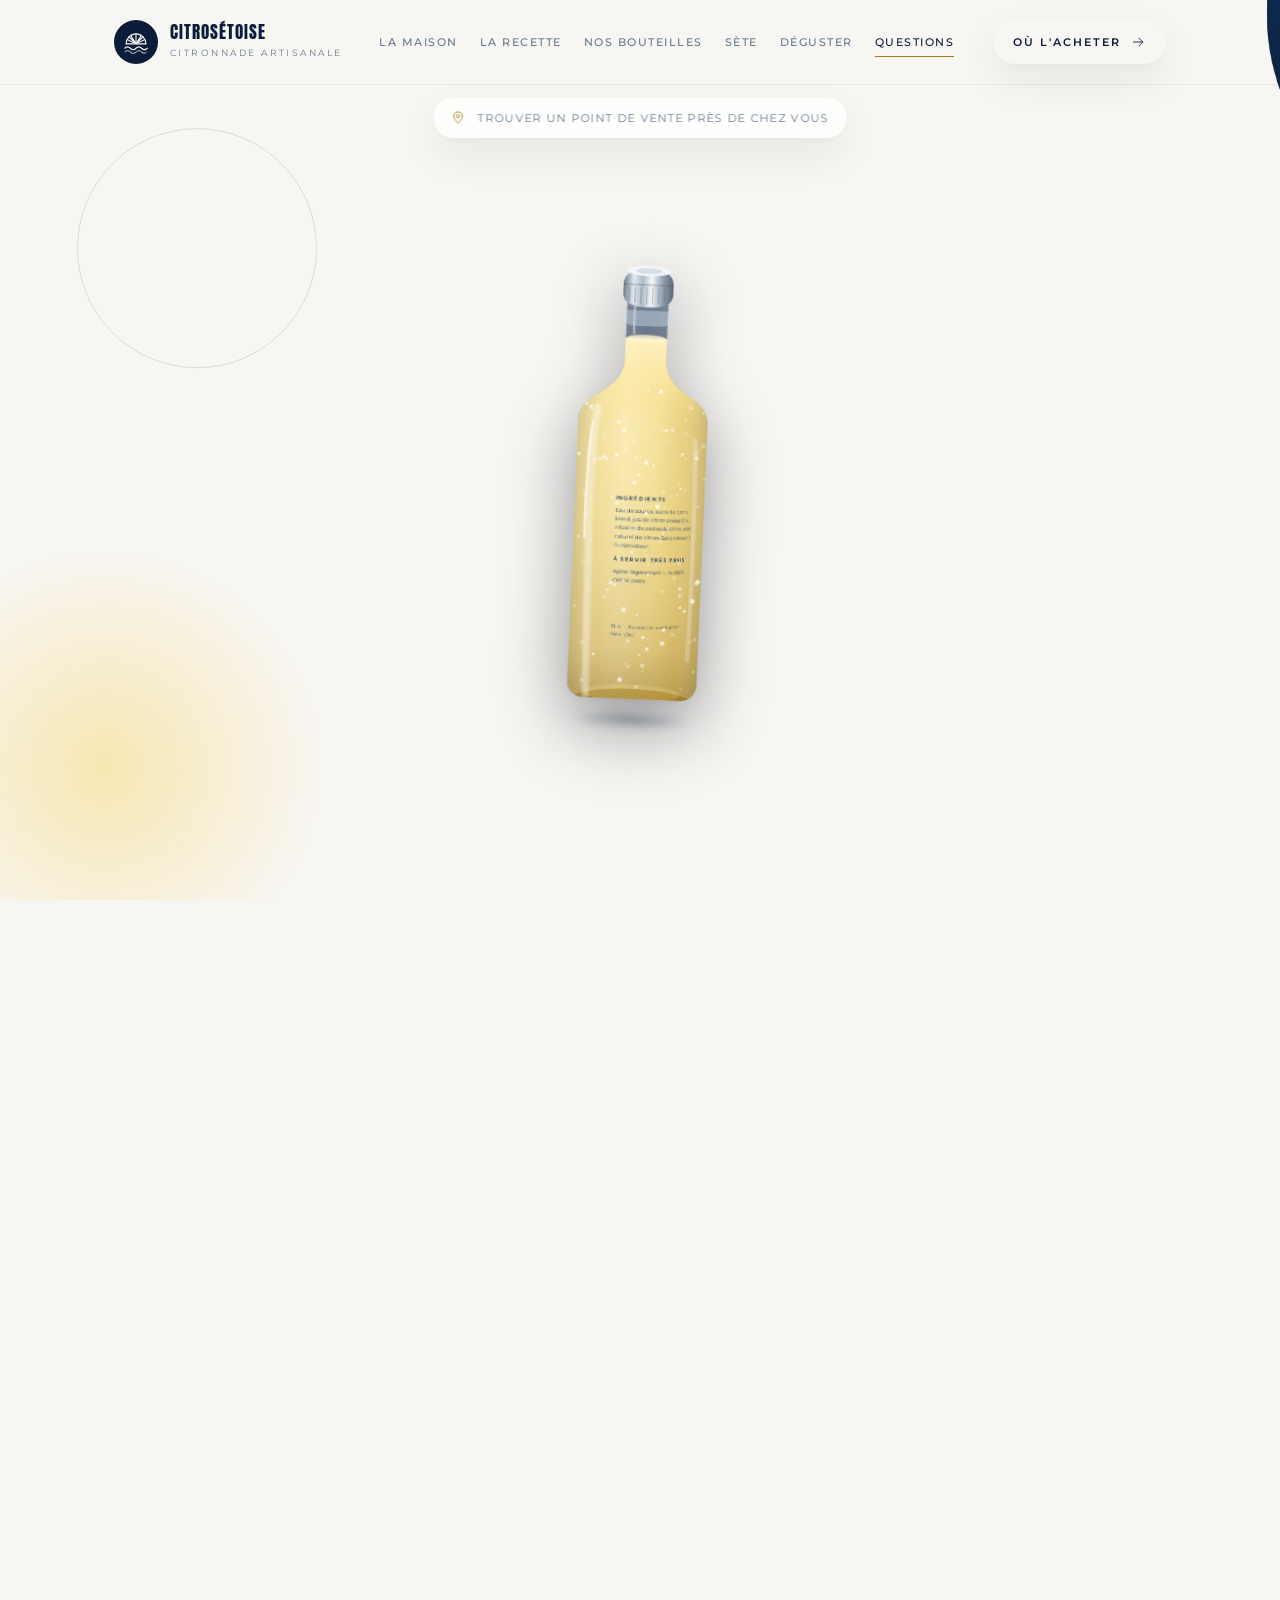
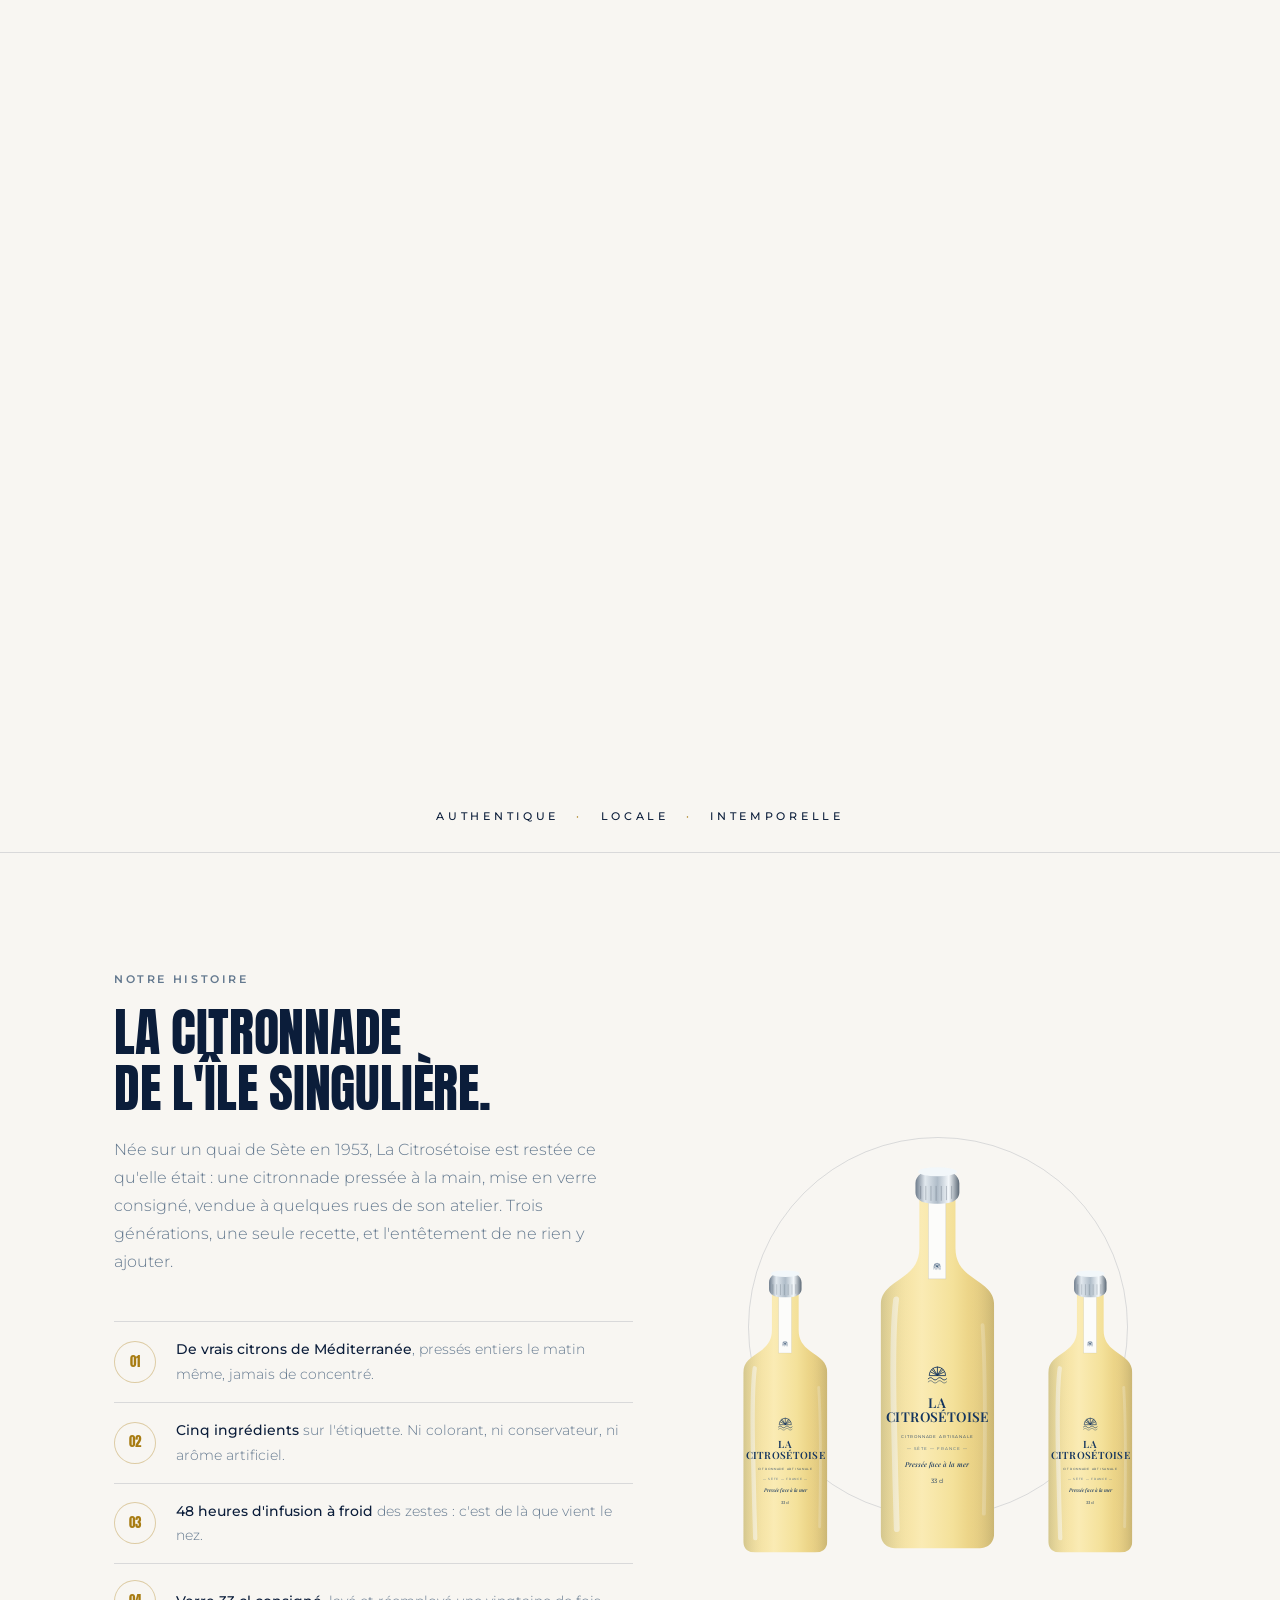
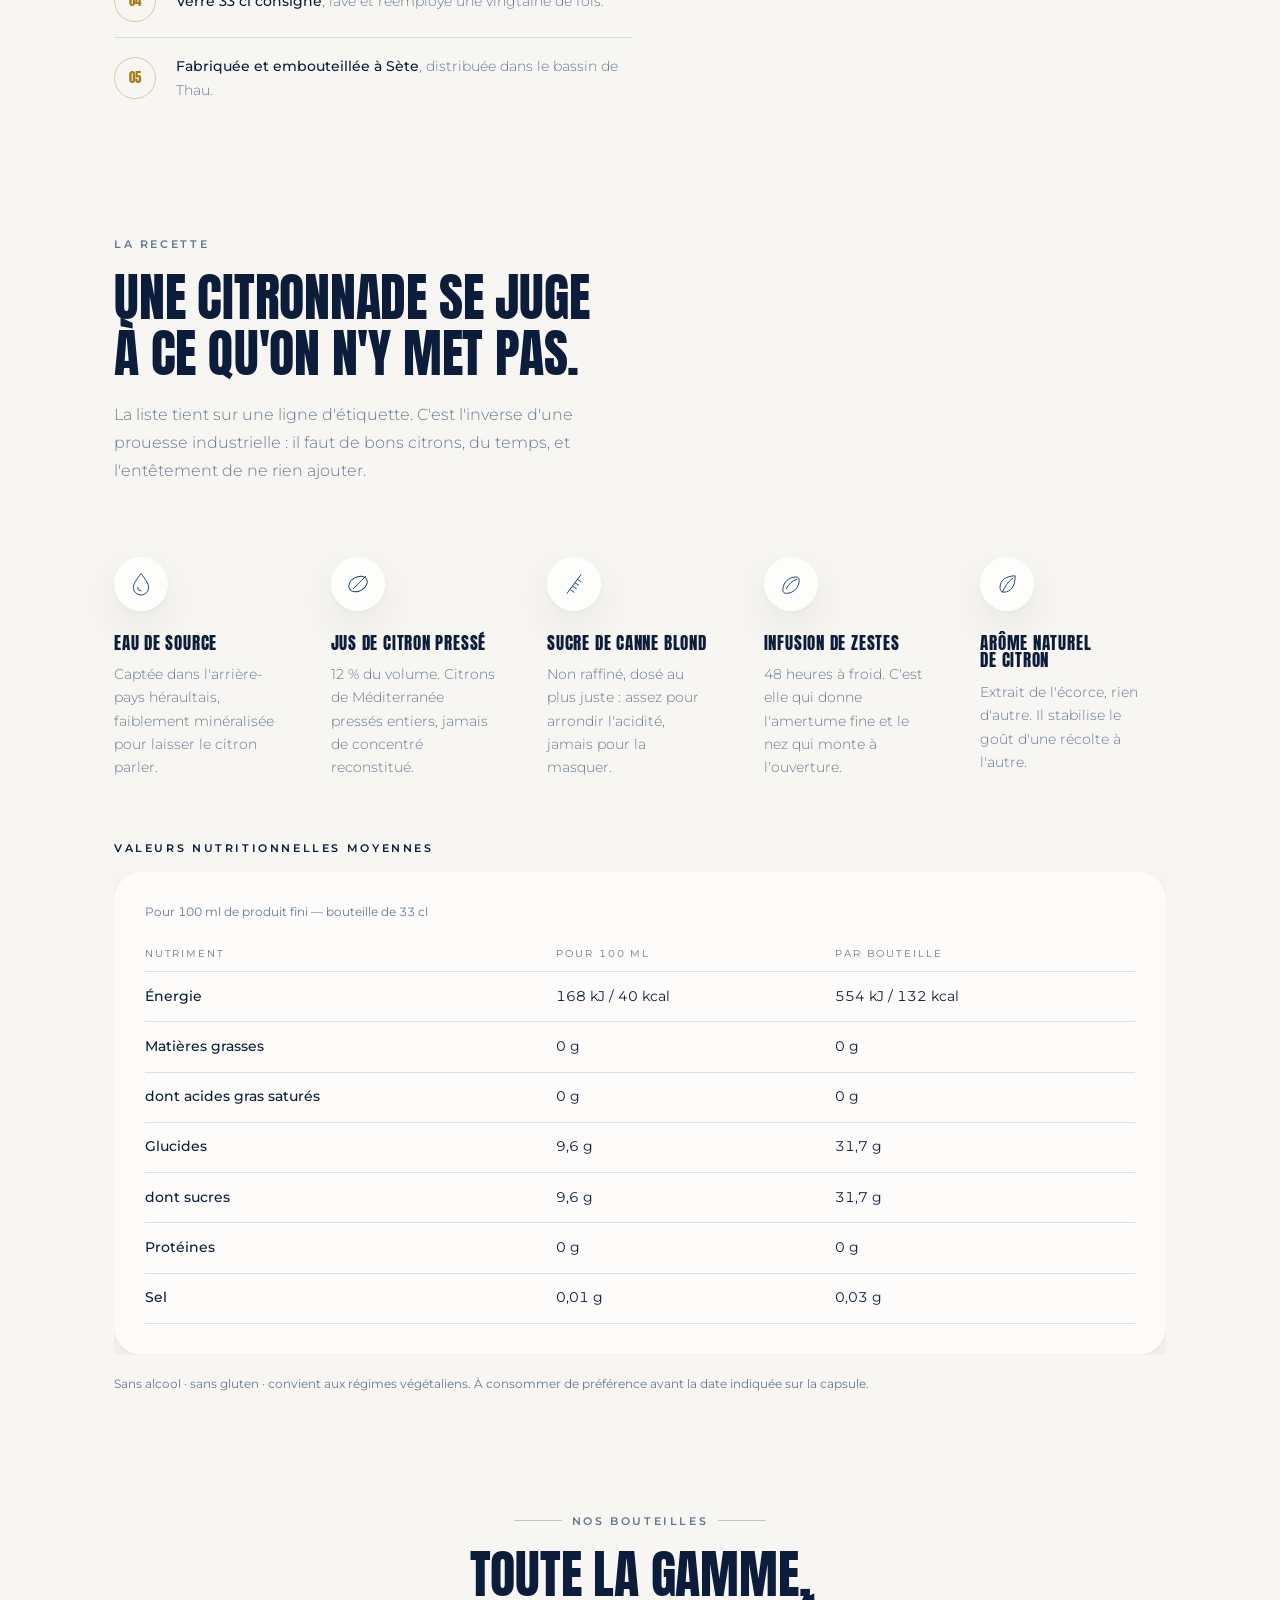
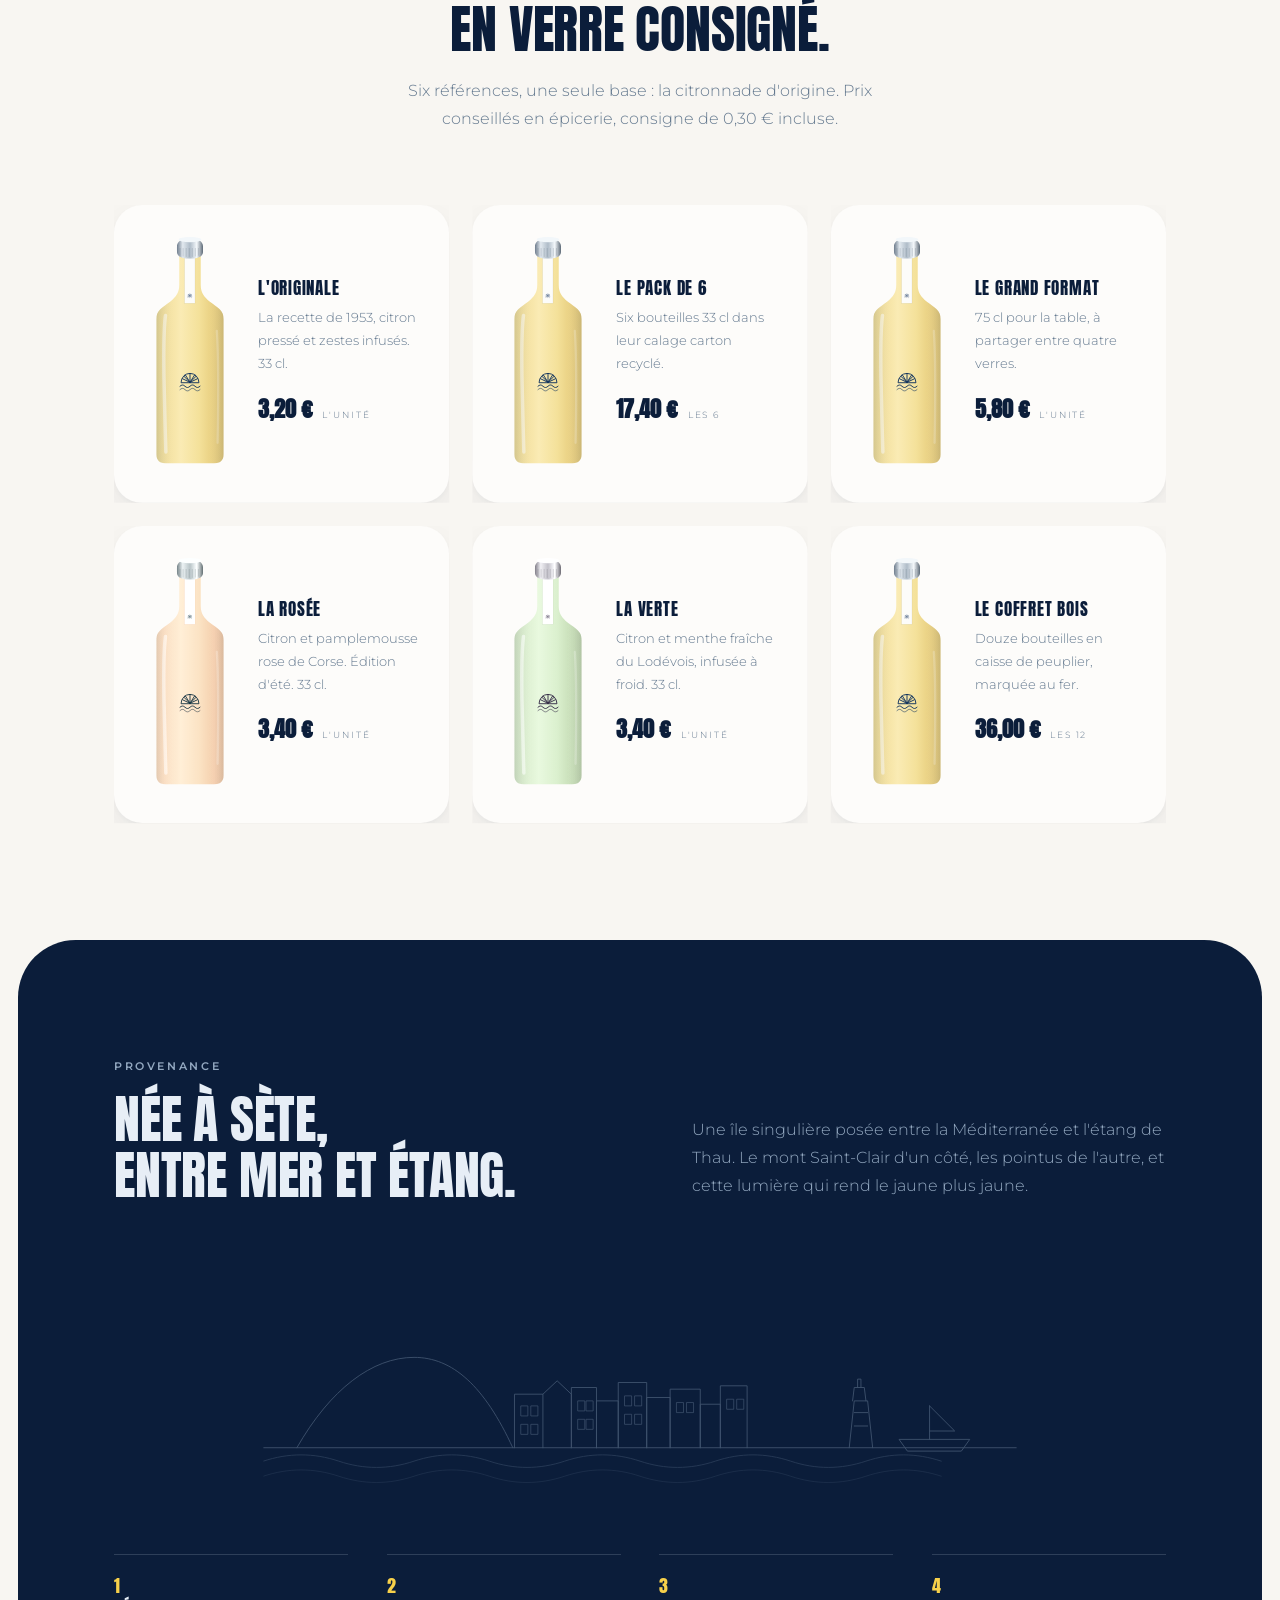
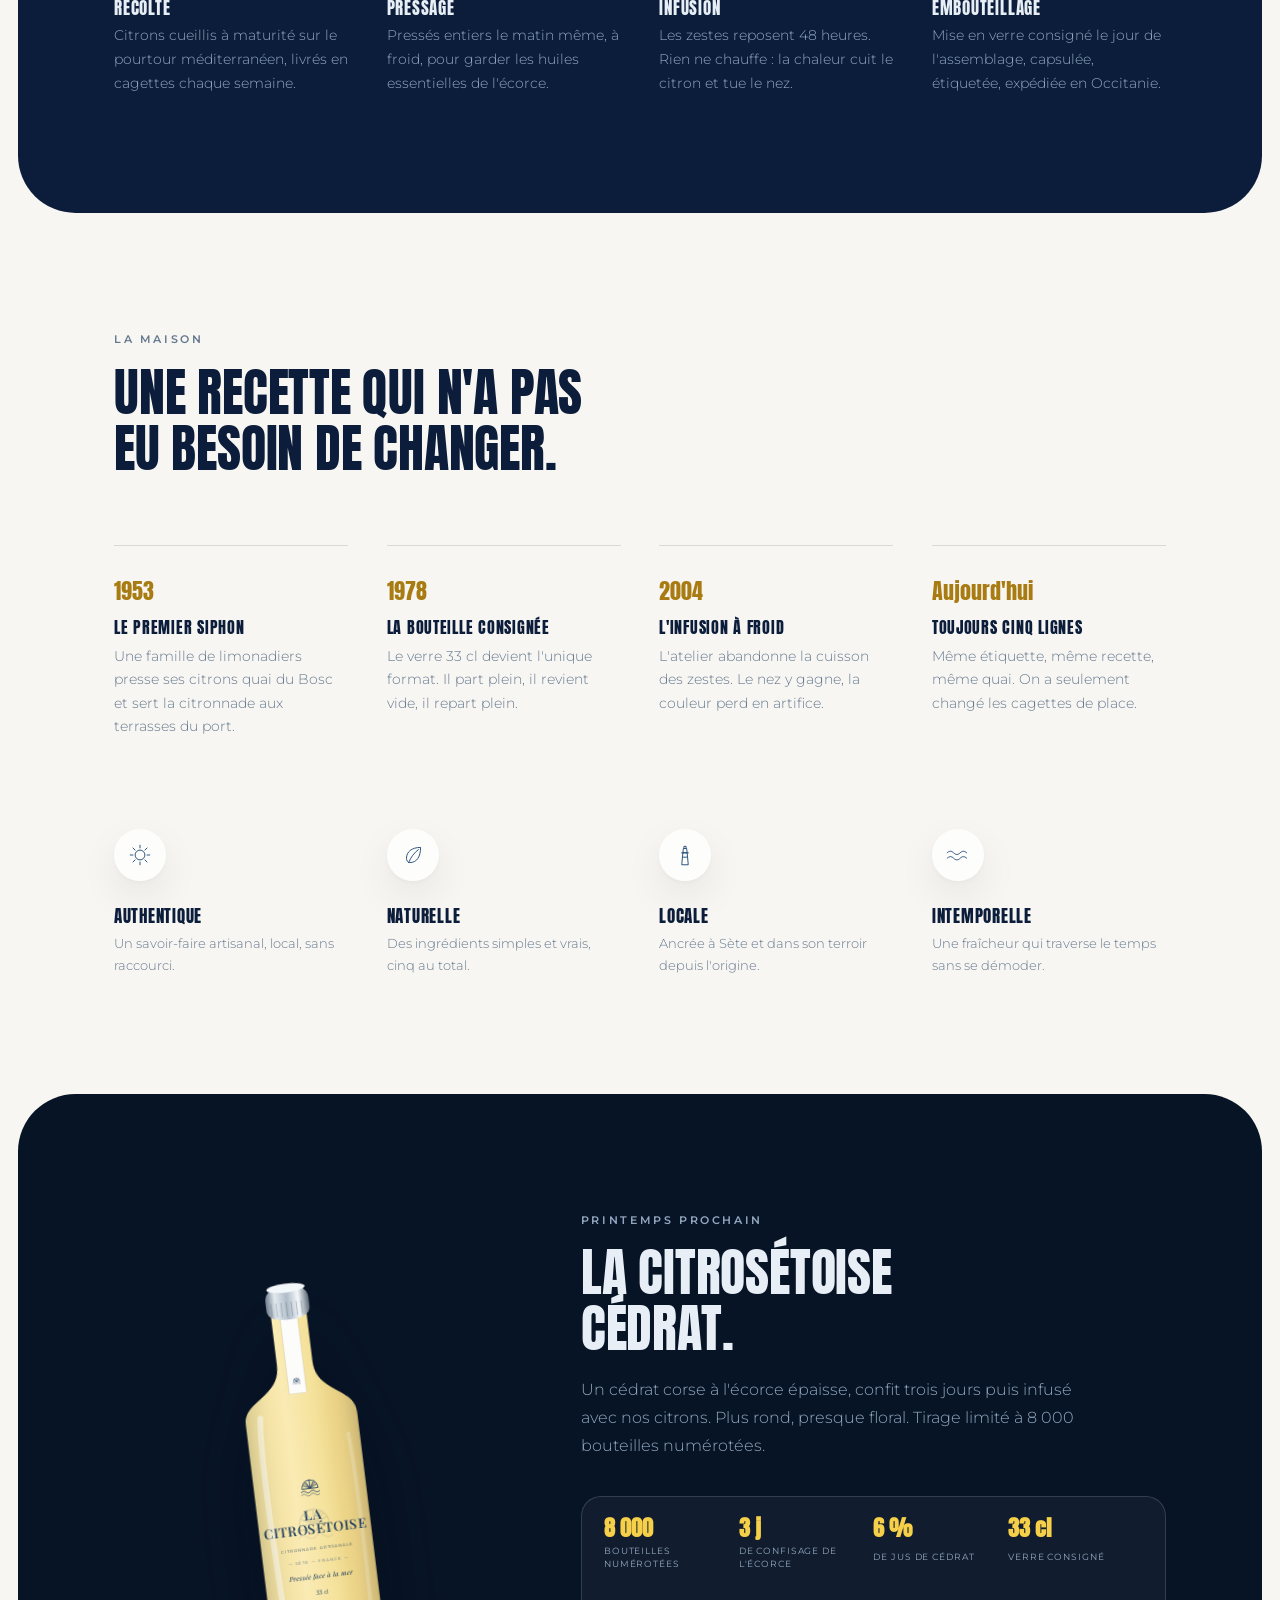
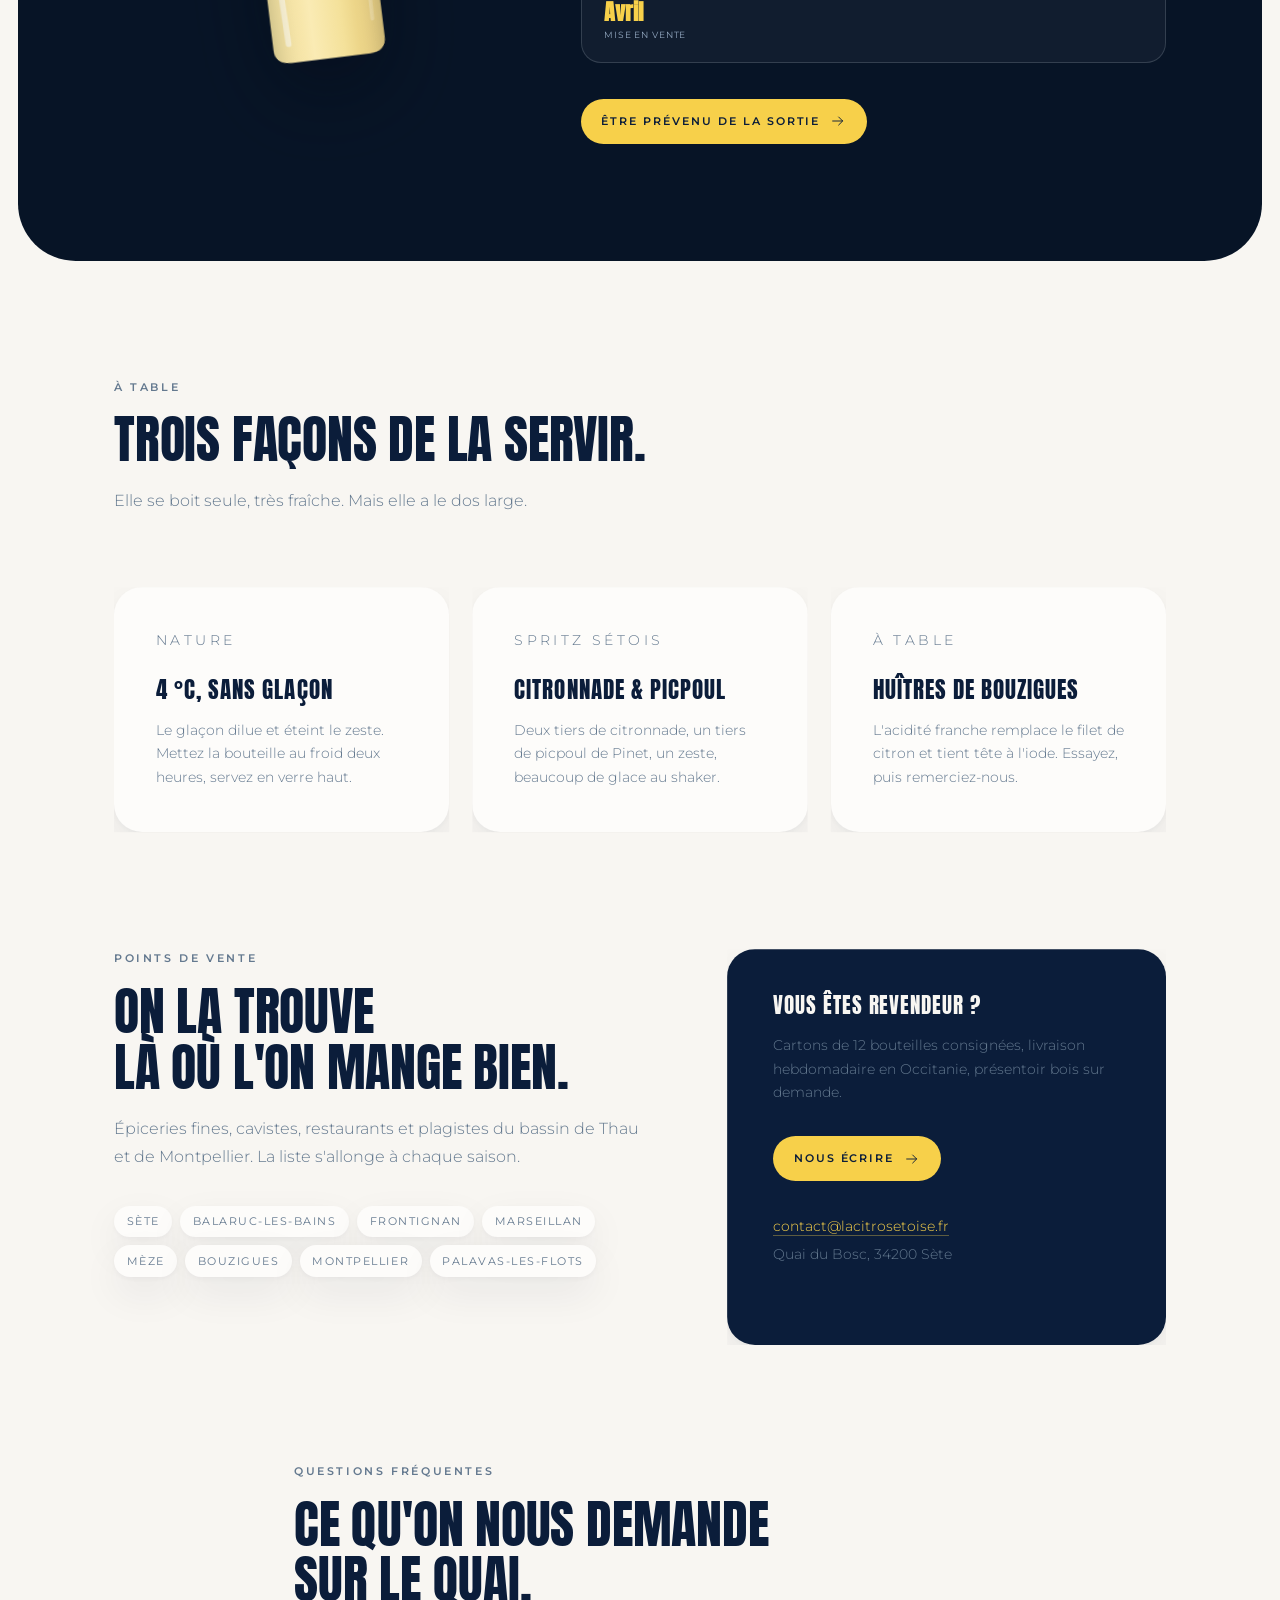
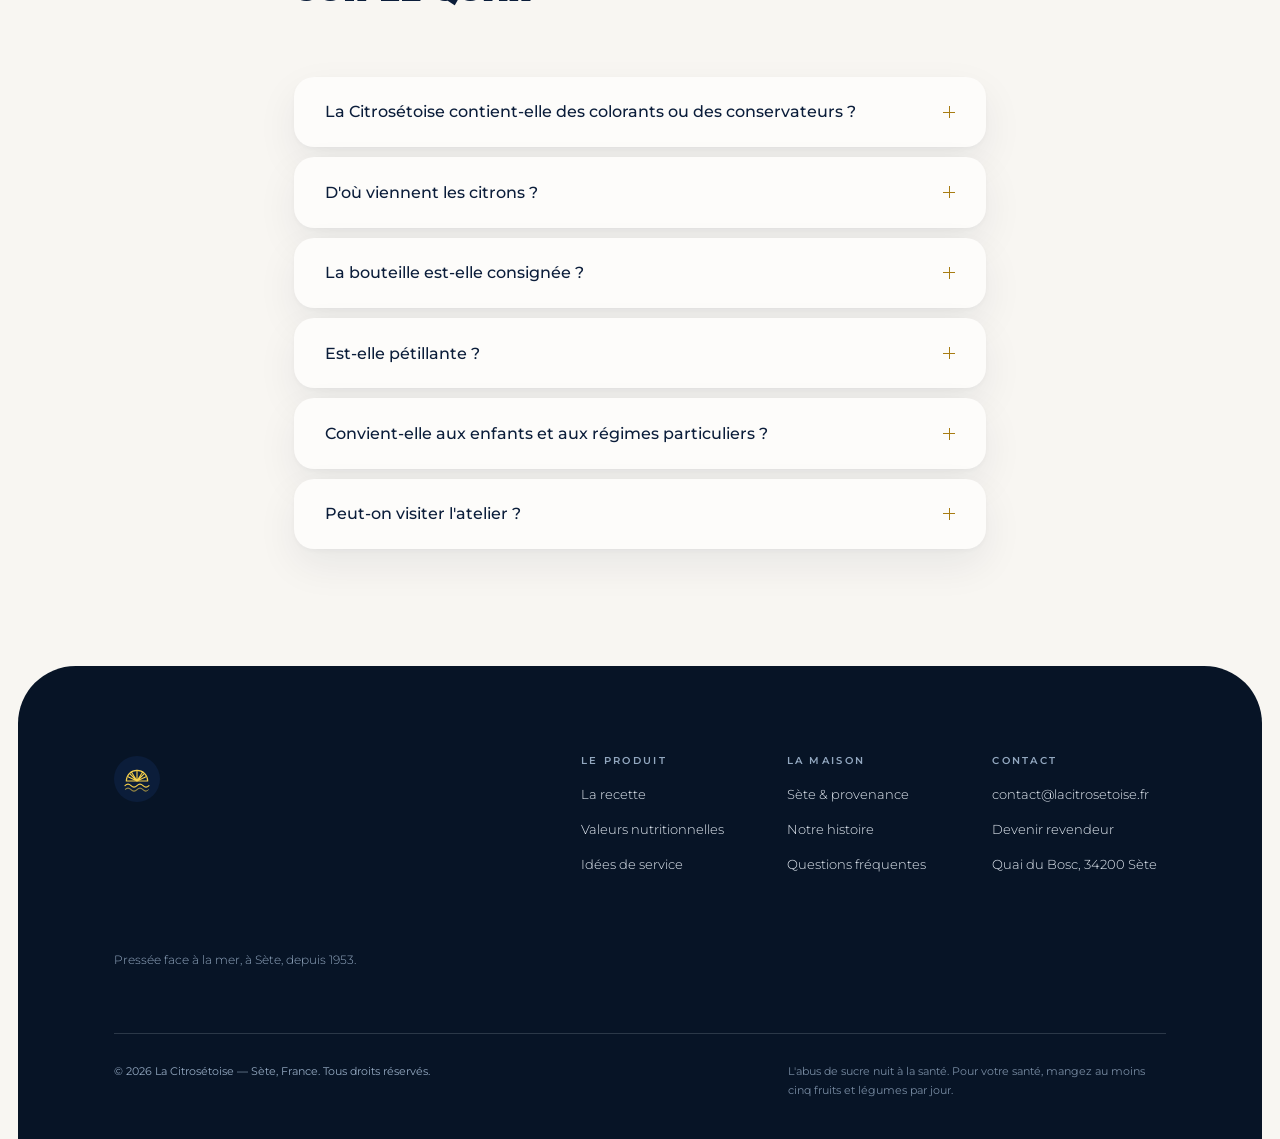
==== commit 4b185400: "Bascule le site en fiche produit claire, et la même chorégraphie sur téléphone Direction reprise d'a" ====
--- a/index.html
+++ b/index.html
@@ -177,6 +177,11 @@
       <svg viewBox="0 0 24 24" aria-hidden="true" focusable="false"><path d="M4 12h15M13 6l6 6-6 6" fill="none" stroke="currentColor" stroke-width="1.4" stroke-linecap="round" stroke-linejoin="round"/></svg>
     </a>
 
+    <a class="pilule" href="#ou-acheter">
+      <svg viewBox="0 0 24 24" aria-hidden="true"><path d="M12 21s7-6.3 7-11a7 7 0 1 0-14 0c0 4.7 7 11 7 11Z" fill="none" stroke="currentColor" stroke-width="1.4"/><circle cx="12" cy="10" r="2.4" fill="none" stroke="currentColor" stroke-width="1.4"/></svg>
+      <span>Trouver un point de vente près de chez vous</span>
+    </a>
+
     <button class="burger" type="button" aria-expanded="false" aria-controls="menu-principal" aria-label="Ouvrir le menu">
       <span></span><span></span>
     </button>
@@ -190,11 +195,11 @@
 <div class="scene" id="haut" data-scene>
   <div class="scene__pin">
 
-    <!-- ouverture : lumière du Sud, puis bascule dans le bleu nuit -->
-    <div class="sky" data-sky aria-hidden="true">
-      <div class="sky__gradient"></div>
-      <div class="sky__glow" data-parallax="0.04"></div>
-      <div class="sky__horizon" data-parallax="0.10"></div>
+    <!-- décor : grandes formes organiques, en parallaxe douce -->
+    <div class="decor" data-sky aria-hidden="true">
+      <span class="forme forme--marine" data-forme></span>
+      <span class="forme forme--citron" data-parallax="0.12"></span>
+      <span class="forme forme--anneau" data-parallax="0.09"></span>
     </div>
 
     <!-- la bouteille -->
@@ -206,18 +211,26 @@
         <svg class="bottle__glass bottle__glass--back" viewBox="0 0 240 620" aria-hidden="true" focusable="false">
           <defs>
             <linearGradient id="grad-liquid" x1="0" y1="0" x2="1" y2="0">
-              <stop offset="0" stop-color="#C99A19"/>
-              <stop offset=".14" stop-color="#F3C93F"/>
-              <stop offset=".42" stop-color="#FFE99C"/>
-              <stop offset=".62" stop-color="#F8D45A"/>
-              <stop offset=".88" stop-color="#D2A121"/>
-              <stop offset="1" stop-color="#A87C12"/>
+              <stop offset="0" stop-color="var(--jus-1, #D9B860)"/>
+              <stop offset=".13" stop-color="var(--jus-2, #EFD88C)"/>
+              <stop offset=".40" stop-color="var(--jus-3, #FAEBB4)"/>
+              <stop offset=".60" stop-color="var(--jus-4, #F4E19A)"/>
+              <stop offset=".88" stop-color="var(--jus-5, #DEBF69)"/>
+              <stop offset="1" stop-color="var(--jus-6, #BC9B48)"/>
             </linearGradient>
             <linearGradient id="grad-liquid-v" x1="0" y1="0" x2="0" y2="1">
               <stop offset="0" stop-color="#FFF3C4" stop-opacity=".95"/>
               <stop offset=".22" stop-color="#FFE38A" stop-opacity="0"/>
               <stop offset=".82" stop-color="#8A5F06" stop-opacity=".22"/>
               <stop offset="1" stop-color="#6B4703" stop-opacity=".5"/>
+            </linearGradient>
+            <linearGradient id="grad-arete" x1="0" y1="0" x2="1" y2="0">
+              <stop offset="0" stop-color="#2C4A6B" stop-opacity=".55"/>
+              <stop offset=".1" stop-color="#41648A" stop-opacity=".22"/>
+              <stop offset=".3" stop-color="#FFFFFF" stop-opacity="0"/>
+              <stop offset=".72" stop-color="#FFFFFF" stop-opacity="0"/>
+              <stop offset=".9" stop-color="#41648A" stop-opacity=".24"/>
+              <stop offset="1" stop-color="#26415F" stop-opacity=".6"/>
             </linearGradient>
             <linearGradient id="grad-glass" x1="0" y1="0" x2="1" y2="0">
               <stop offset="0" stop-color="#9FC2D8" stop-opacity=".55"/>
@@ -258,14 +271,14 @@
         <!-- étiquettes cylindriques (générées : lamelles en rotation 3D) -->
         <div class="bottle__spin" data-spin>
           <div class="cyl cyl--label" data-cyl="label" data-radius="78" data-slats="18"></div>
-          <div class="cyl cyl--neck" data-cyl="neck" data-radius="26" data-slats="12" data-shade="0.5"></div>
+          <div class="cyl cyl--neck" data-cyl="neck" data-radius="26" data-slats="12"></div>
         </div>
 
         <!-- reflets, condensation, capsule : au-dessus de tout -->
         <svg class="bottle__glass bottle__glass--front" viewBox="0 0 240 620" aria-hidden="true" focusable="false">
           <g clip-path="url(#clip-bottle)">
-            <!-- arêtes du verre -->
-            <rect x="0" y="0" width="240" height="620" fill="url(#grad-glass)" opacity=".9"/>
+            <!-- arêtes du verre : c'est ce galbe qui donne le volume au cylindre -->
+            <rect x="0" y="0" width="240" height="620" fill="url(#grad-arete)"/>
             <!-- reflet principal -->
             <path d="M58 200c-6 40-7 90-6 152 1 56 3 158 5 240" fill="none" stroke="#FFFFFF" stroke-opacity=".42" stroke-width="10" stroke-linecap="round" filter="blur(1.5px)"/>
             <path d="M52 220c-5 40-6 96-5 158" fill="none" stroke="#FFFFFF" stroke-opacity=".72" stroke-width="3" stroke-linecap="round"/>
@@ -296,12 +309,34 @@
 
       <!-- 0 · Ouverture -->
       <section class="chapter chapter--hero" data-chapter="0" aria-labelledby="titre-principal">
-        <p class="eyebrow eyebrow--center"><span class="rule"></span>L'originale depuis toujours<span class="rule"></span></p>
-        <h1 class="hero-title" id="titre-principal">
-          <span class="hero-title__main" data-split>Citrosétoise</span>
-          <em class="hero-title__script">de Sète</em>
-        </h1>
-        <p class="hero-sub">Citronnade artisanale<i>—</i><span>pressée face à la mer</span></p>
+        <div class="shop">
+          <p class="eyebrow">L'originale depuis toujours</p>
+          <h1 class="hero-title" id="titre-principal">
+            <span class="hero-title__main" data-split>Citrosétoise</span>
+            <em class="hero-title__script" data-var-nom>l'Originale</em>
+          </h1>
+          <p class="shop__prix">
+            <b data-var-prix>3,20 €</b>
+            <span data-var-format>la bouteille 33 cl</span>
+          </p>
+          <p class="shop__texte" data-var-texte>Citron pressé, zestes infusés 48 heures à froid, sucre de canne blond. La recette de 1953, sans colorant ni conservateur — pressée face à la mer, à Sète.</p>
+          <div class="shop__actions">
+            <a class="btn btn--solid" href="#ou-acheter">
+              <span>Où l'acheter</span>
+              <svg viewBox="0 0 24 24" aria-hidden="true"><path d="M4 12h15M13 6l6 6-6 6" fill="none" stroke="currentColor" stroke-width="1.4" stroke-linecap="round" stroke-linejoin="round"/></svg>
+            </a>
+            <a class="shop__lien" href="#bouteilles">Voir la gamme</a>
+          </div>
+          <div class="shop__puces" data-puces role="tablist" aria-label="Choisir un parfum"></div>
+        </div>
+
+        <button class="fleche fleche--prec" type="button" data-var-prec aria-label="Parfum précédent">
+          <svg viewBox="0 0 24 24" aria-hidden="true"><path d="M15 5l-7 7 7 7" fill="none" stroke="currentColor" stroke-width="1.5" stroke-linecap="round" stroke-linejoin="round"/></svg>
+        </button>
+        <button class="fleche fleche--suiv" type="button" data-var-suiv aria-label="Parfum suivant">
+          <svg viewBox="0 0 24 24" aria-hidden="true"><path d="M9 5l7 7-7 7" fill="none" stroke="currentColor" stroke-width="1.5" stroke-linecap="round" stroke-linejoin="round"/></svg>
+        </button>
+
         <p class="hero-hint">
           <span class="hero-hint__wheel" aria-hidden="true"><i></i></span>
           Faites défiler : la bouteille tourne
@@ -806,38 +841,61 @@
     <symbol id="bottle-static" viewBox="0 0 240 620">
       <defs>
         <linearGradient id="g-jus" x1="0" y1="0" x2="1" y2="0">
-          <stop offset="0" stop-color="#C99A19"/>
-          <stop offset=".16" stop-color="#F3C93F"/>
-          <stop offset=".44" stop-color="#FFE99C"/>
-          <stop offset=".64" stop-color="#F8D45A"/>
-          <stop offset=".88" stop-color="#D2A121"/>
-          <stop offset="1" stop-color="#A87C12"/>
+          <stop offset="0" stop-color="#D9B860"/>
+          <stop offset=".13" stop-color="#EFD88C"/>
+          <stop offset=".40" stop-color="#FAEBB4"/>
+          <stop offset=".60" stop-color="#F4E19A"/>
+          <stop offset=".88" stop-color="#DEBF69"/>
+          <stop offset="1" stop-color="#BC9B48"/>
+        </linearGradient>
+        <linearGradient id="g-arete" x1="0" y1="0" x2="1" y2="0">
+          <stop offset="0" stop-color="#2C4A6B" stop-opacity=".5"/>
+          <stop offset=".12" stop-color="#41648A" stop-opacity=".18"/>
+          <stop offset=".34" stop-color="#FFFFFF" stop-opacity="0"/>
+          <stop offset=".7" stop-color="#FFFFFF" stop-opacity="0"/>
+          <stop offset=".9" stop-color="#41648A" stop-opacity=".2"/>
+          <stop offset="1" stop-color="#26415F" stop-opacity=".55"/>
         </linearGradient>
         <linearGradient id="g-metal" x1="0" y1="0" x2="1" y2="0">
           <stop offset="0" stop-color="#6E7C8C"/><stop offset=".22" stop-color="#E2E9EF"/>
           <stop offset=".5" stop-color="#AFBCC8"/><stop offset=".76" stop-color="#F4F8FB"/>
           <stop offset="1" stop-color="#5C6976"/>
         </linearGradient>
+        <clipPath id="clip-plate">
+          <path d="M92 36h56v94c0 20 8 32 24 44 20 15 36 22 36 46v352c0 16-10 24-26 24H58c-16 0-26-8-26-24V220c0-24 16-31 36-46 16-12 24-24 24-44V36Z"/>
+        </clipPath>
       </defs>
-      <path d="M92 36h56v94c0 20 8 32 24 44 20 15 36 22 36 46v352c0 16-10 24-26 24H58c-16 0-26-8-26-24V220c0-24 16-31 36-46 16-12 24-24 24-44V36Z" fill="url(#g-jus)"/>
-      <path d="M56 210c-4 30-5 90-4 160 1 54 3 130 5 196" fill="none" stroke="#FFFFFF" stroke-opacity=".45" stroke-width="9" stroke-linecap="round"/>
-      <path d="M190 250c4 60 4 190 2 292" fill="none" stroke="#FFFFFF" stroke-opacity=".2" stroke-width="6" stroke-linecap="round"/>
-      <g>
-        <rect x="46" y="298" width="148" height="222" fill="#FAF7F0"/>
-        <rect x="46" y="298" width="148" height="222" fill="none" stroke="#0B1D3A" stroke-opacity=".16"/>
-        <g transform="translate(102 314)" color="#123E6D"><use href="#mark-lemon" width="36" height="36"/></g>
-        <text x="120" y="390" text-anchor="middle" font-family="Anton, Impact, sans-serif" font-size="24" letter-spacing=".3" fill="#0B1D3A">LA</text>
-        <text x="120" y="414" text-anchor="middle" font-family="Anton, Impact, sans-serif" font-size="24" letter-spacing=".3" fill="#0B1D3A">CITROSÉTOISE</text>
+
+      <g clip-path="url(#clip-plate)">
+        <rect x="0" y="0" width="240" height="620" fill="url(#g-jus)"/>
+        <path d="M56 210c-4 30-5 90-4 160 1 54 3 130 5 196" fill="none" stroke="#FFFFFF" stroke-opacity=".5" stroke-width="9" stroke-linecap="round"/>
+        <path d="M190 250c4 60 4 190 2 292" fill="none" stroke="#FFFFFF" stroke-opacity=".22" stroke-width="6" stroke-linecap="round"/>
+        <rect x="0" y="0" width="240" height="620" fill="url(#g-arete)"/>
+      </g>
+
+      <!-- Encre marine imprimée sur le verre. En vignette (--lbl-detail: 0)
+           il ne reste que la marque : à 90 px de large, rien d'autre n'est
+           lisible et le texte se transforme en bouillie. -->
+      <g fill="#14355E">
         <g style="opacity: var(--lbl-detail, 1)">
-          <text x="120" y="440" text-anchor="middle" font-family="Montserrat, sans-serif" font-size="6.6" letter-spacing="1.5" fill="#123E6D">CITRONNADE ARTISANALE</text>
-          <text x="120" y="460" text-anchor="middle" font-family="Montserrat, sans-serif" font-size="6.4" letter-spacing="1.5" fill="#5C7391">— SÈTE — FRANCE —</text>
-          <text x="120" y="486" text-anchor="middle" font-family="Playfair Display, Georgia, serif" font-style="italic" font-size="10.5" fill="#123E6D">Pressée face à la mer</text>
-          <text x="120" y="508" text-anchor="middle" font-family="Anton, Impact, sans-serif" font-size="13" letter-spacing=".4" fill="#0B1D3A">33 CL</text>
+          <g transform="translate(101 306)" color="#14355E"><use href="#mark-lemon" width="38" height="38"/></g>
+          <text x="120" y="378" text-anchor="middle" font-family="Playfair Display, Georgia, serif" font-size="21" font-weight="600" letter-spacing="1.4">LA</text>
+          <text x="120" y="400" text-anchor="middle" font-family="Playfair Display, Georgia, serif" font-size="21" font-weight="600" letter-spacing=".6">CITROSÉTOISE</text>
+          <text x="120" y="424" text-anchor="middle" font-family="Montserrat, sans-serif" font-size="6.6" letter-spacing="1.5">CITRONNADE ARTISANALE</text>
+          <text x="120" y="444" text-anchor="middle" font-family="Montserrat, sans-serif" font-size="6.4" letter-spacing="1.5" fill="#3B5B82">— SÈTE — FRANCE —</text>
+          <text x="120" y="470" text-anchor="middle" font-family="Playfair Display, Georgia, serif" font-style="italic" font-size="10.5">Pressée face à la mer</text>
+          <text x="120" y="494" text-anchor="middle" font-family="Montserrat, sans-serif" font-size="9">33 cl</text>
+        </g>
+        <g style="opacity: calc(1 - var(--lbl-detail, 1))">
+          <g transform="translate(85 345)" color="#14355E"><use href="#mark-lemon" width="70" height="70"/></g>
         </g>
       </g>
-      <rect x="90" y="62" width="60" height="38" fill="#0B1D3A"/>
-      <rect x="90" y="62" width="60" height="2" fill="#F7D04A"/>
-      <rect x="90" y="98" width="60" height="2" fill="#F7D04A"/>
+
+      <!-- collerette : ruban blanc -->
+      <rect x="106" y="46" width="27" height="132" fill="#FCFCFA"/>
+      <rect x="106" y="46" width="27" height="132" fill="none" stroke="#0B1D3A" stroke-opacity=".12"/>
+      <g transform="translate(119.5 158)" color="#14355E"><use href="#mark-lemon" width="15" height="15" x="-7.5" y="-7.5"/></g>
+
       <path d="M86 30c0-12 12-22 34-22s34 10 34 22v14c0 8-6 14-16 16-8 2-28 2-36 0-10-2-16-8-16-16Z" fill="url(#g-metal)"/>
       <g stroke="#41505E" stroke-opacity=".4" stroke-width="1.2">
         <path d="M94 34v20M102 34v22M110 34v23M118 34v23M126 34v23M134 34v22M142 34v20"/>
@@ -874,9 +932,9 @@
 <!-- gabarit d'étiquette : dupliqué par lamelle pour envelopper le cylindre -->
 <template id="tpl-label">
   <div class="label">
-    <!-- face avant -->
+    <!-- face avant : encre marine imprimée directement sur le verre -->
     <div class="label__panel label__panel--front">
-      <div class="label__paper">
+      <div class="label__ink">
         <svg class="label__mark" viewBox="0 0 48 48" aria-hidden="true"><use href="#mark-lemon"></use></svg>
         <p class="label__name">La<br>Citrosétoise</p>
         <p class="label__sub">Citronnade artisanale</p>
@@ -885,41 +943,35 @@
         <p class="label__size">33 cl</p>
       </div>
     </div>
-    <!-- face arrière (dupliquée de part et d'autre de la couture) -->
+    <!-- face arrière, dupliquée de part et d'autre de la couture -->
     <div class="label__panel label__panel--back label__panel--a">
-      <div class="label__paper label__paper--back">
+      <div class="label__ink label__ink--back">
         <p class="label__back-title">Ingrédients</p>
         <p class="label__back-text">Eau de source, sucre de canne blond, jus de citron pressé 12&nbsp;%, infusion de zestes de citron, arôme naturel de citron. Sans colorant ni conservateur.</p>
         <p class="label__back-title">À servir très frais</p>
         <p class="label__back-text">Agiter légèrement — le dépôt, c'est le zeste.</p>
-        <div class="label__barcode"></div>
         <p class="label__back-legal">33 cl · Bouteille consignée · Sète (34)</p>
       </div>
     </div>
     <div class="label__panel label__panel--back label__panel--b" aria-hidden="true">
-      <div class="label__paper label__paper--back">
+      <div class="label__ink label__ink--back">
         <p class="label__back-title">Ingrédients</p>
         <p class="label__back-text">Eau de source, sucre de canne blond, jus de citron pressé 12&nbsp;%, infusion de zestes de citron, arôme naturel de citron. Sans colorant ni conservateur.</p>
         <p class="label__back-title">À servir très frais</p>
         <p class="label__back-text">Agiter légèrement — le dépôt, c'est le zeste.</p>
-        <div class="label__barcode"></div>
         <p class="label__back-legal">33 cl · Bouteille consignée · Sète (34)</p>
       </div>
     </div>
   </div>
 </template>
 
-<!-- gabarit de collerette -->
+<!-- gabarit de collerette : le ruban blanc qui pend du goulot -->
 <template id="tpl-neck">
   <div class="neckband">
-    <span class="neckband__mark"><svg viewBox="0 0 48 48" aria-hidden="true"><use href="#mark-lemon"></use></svg></span>
-    <span class="neckband__word">La Citrosétoise</span>
-    <span class="neckband__mark"><svg viewBox="0 0 48 48" aria-hidden="true"><use href="#mark-lemon"></use></svg></span>
-    <span class="neckband__word">Sète — France</span>
-    <span class="neckband__mark"><svg viewBox="0 0 48 48" aria-hidden="true"><use href="#mark-lemon"></use></svg></span>
-    <span class="neckband__word">La Citrosétoise</span>
-    <span class="neckband__mark"><svg viewBox="0 0 48 48" aria-hidden="true"><use href="#mark-lemon"></use></svg></span>
-    <span class="neckband__word">Depuis 1953</span>
+    <span class="neckband__ruban">
+      <span class="neckband__mot">La Citrosétoise</span>
+      <svg class="neckband__marque" viewBox="0 0 48 48" aria-hidden="true"><use href="#mark-lemon"></use></svg>
+    </span>
   </div>
 </template>
 
--- a/assets/css/main.css
+++ b/assets/css/main.css
@@ -46,7 +46,7 @@
   --section:   clamp(82px, 13vh, 158px);
 
   /* échelle typographique */
-  --t-hero:  clamp(2.7rem, 10.4vw, 8.8rem);
+  --t-hero:  clamp(2.2rem, 7.4vw, 6.3rem);
   --t-h2:    clamp(1.95rem, 4.1vw, 3.5rem);
   --t-h3:    1.08rem;
   --t-lead:  clamp(1rem, 1.15vw, 1.14rem);
@@ -169,8 +169,12 @@
   transition: transform .5s var(--ease);
 }
 .btn:hover::before, .btn:focus-visible::before { transform: scaleX(1); transform-origin: left; }
-.btn--ghost { border-color: var(--filet-sombre); color: var(--texte); }
-.btn--ghost:hover, .btn--ghost:focus-visible { color: var(--marine); border-color: var(--citron); }
+.btn--ghost { border-color: var(--filet-clair); color: var(--marine); }
+.btn--ghost:hover, .btn--ghost:focus-visible { color: var(--craie); border-color: var(--marine); }
+.btn--ghost::before { background: var(--marine); }
+.site-header__cta {
+  background: var(--craie); border-color: transparent; box-shadow: var(--ombre);
+}
 .btn--solid { background: var(--citron); color: var(--marine); }
 .btn--solid::before { background: var(--craie); }
 .btn--solid:hover, .btn--solid:focus-visible { color: var(--marine); }
@@ -183,51 +187,70 @@
   transition: transform .5s var(--ease), background .5s var(--ease), border-color .5s var(--ease);
 }
 .site-header.is-stuck {
-  background: rgba(7, 20, 38, .8);
+  background: rgba(248, 246, 242, .86);
   -webkit-backdrop-filter: blur(16px); backdrop-filter: blur(16px);
-  border-bottom-color: var(--filet-sombre);
+  border-bottom-color: var(--filet-clair);
 }
 .site-header.is-hidden { transform: translateY(-102%); }
 
 .site-header__inner {
+  position: relative;
   display: flex; align-items: center; gap: clamp(16px, 3vw, 40px);
   max-width: var(--largeur); margin-inline: auto;
   padding: clamp(13px, 1.6vw, 20px) var(--gouttiere);
 }
-.brand { display: flex; align-items: center; gap: 12px; text-decoration: none; margin-right: auto; }
-.brand__mark { width: 30px; height: 30px; color: var(--citron); flex: none; }
+.brand { display: flex; align-items: center; gap: 12px; text-decoration: none; }
+.nav { margin-inline: auto; }
+.brand__mark {
+  width: 44px; height: 44px; padding: 7px; flex: none;
+  color: var(--craie); background: var(--marine); border-radius: 50%;
+}
 .brand__mark--lg { width: 46px; height: 46px; }
 .brand__text { display: grid; }
 .brand__name {
   font-family: var(--f-titre); font-size: 1.06rem; font-weight: 400;
-  letter-spacing: .06em; line-height: 1; text-transform: uppercase;
+  letter-spacing: .06em; line-height: 1; text-transform: uppercase; color: var(--marine);
 }
 .brand__baseline {
   font-size: .55rem; letter-spacing: .28em; text-transform: uppercase;
-  color: var(--brume); margin-top: 5px; white-space: nowrap;
+  color: var(--ardoise); margin-top: 5px; white-space: nowrap;
 }
 
 .nav__list { display: flex; gap: clamp(12px, 1.7vw, 26px); }
 .nav__link {
   position: relative; display: inline-block; padding: 6px 0;
   font-size: var(--t-label); font-weight: 500; letter-spacing: .14em;
-  text-transform: uppercase; text-decoration: none; color: var(--brume);
+  text-transform: uppercase; text-decoration: none; color: var(--ardoise);
   white-space: nowrap; transition: color .35s var(--ease);
 }
 .nav__link::after {
   content: ""; position: absolute; left: 0; bottom: 0; width: 100%; height: 1px;
-  background: var(--citron); transform: scaleX(0); transform-origin: right;
+  background: var(--or); transform: scaleX(0); transform-origin: right;
   transition: transform .45s var(--ease);
 }
-.nav__link:hover, .nav__link:focus-visible, .nav__link.is-current { color: var(--texte); }
+.nav__link:hover, .nav__link:focus-visible, .nav__link.is-current { color: var(--marine); }
 .nav__link:hover::after, .nav__link:focus-visible::after, .nav__link.is-current::after {
   transform: scaleX(1); transform-origin: left;
 }
-.site-header__progress { height: 1px; background: rgba(231, 238, 246, .1); }
-.site-header__progress i { display: block; height: 100%; width: 0; background: var(--citron); }
+.pilule {
+  position: absolute; left: 50%; top: calc(100% + 14px); transform: translateX(-50%);
+  display: inline-flex; align-items: center; gap: 12px; white-space: nowrap;
+  padding: .95em 1.6em; border-radius: var(--r-pastille);
+  background: rgba(255, 255, 255, .82); box-shadow: var(--ombre);
+  -webkit-backdrop-filter: blur(6px); backdrop-filter: blur(6px);
+  font-size: var(--t-label); letter-spacing: .12em; text-transform: uppercase;
+  color: var(--ardoise); text-decoration: none;
+  transition: color .35s var(--ease), transform .45s var(--ease);
+}
+.pilule svg { width: 15px; height: 15px; flex: none; color: var(--or); }
+.pilule:hover { color: var(--marine); transform: translateX(-50%) translateY(-2px); }
+.site-header.is-hidden .pilule { opacity: 0; }
+
+.site-header__progress { height: 1px; background: rgba(11, 29, 58, .07); }
+.site-header__progress i { display: block; height: 100%; width: 0; background: var(--or); }
 
 .burger { display: none; width: 44px; height: 44px; background: none; border: 0; padding: 11px 10px; cursor: pointer; }
-.burger span { display: block; height: 1.4px; background: var(--texte); transition: transform .4s var(--ease); }
+.burger span { display: block; height: 1.4px; background: var(--marine); transition: transform .4s var(--ease); }
 .burger span + span { margin-top: 7px; }
 .burger[aria-expanded="true"] span:first-child { transform: translateY(4.2px) rotate(45deg); }
 .burger[aria-expanded="true"] span:last-child { transform: translateY(-4.2px) rotate(-45deg); }
@@ -248,24 +271,35 @@
 .site-header.is-light .site-header__progress i { background: var(--or); }
 
 /* =============================================================== LA SCÈNE */
-.scene { position: relative; height: 620vh; z-index: 2; background: var(--nuit); }
+.scene {
+  position: relative; height: 620vh; z-index: 2; background: var(--craie);
+  /* tout le récit se joue désormais sur fond clair : on retourne les jetons
+     de couleur une seule fois, les chapitres suivent sans être touchés. */
+  --texte: var(--encre);
+  --brume: var(--ardoise);
+  --filet-sombre: var(--filet-clair);
+  --citron: var(--or);
+  color: var(--encre);
+}
 .scene__pin { position: sticky; top: 0; height: 100svh; overflow: hidden; display: grid; place-items: center; }
 
-/* ouverture : jour, puis nuit */
-.sky { position: absolute; inset: 0; z-index: 0; opacity: var(--sky-opacity, 1); }
-.sky__gradient {
-  position: absolute; inset: 0;
-  background: linear-gradient(180deg, #FBFAF7 0%, #F1F4F3 34%, #DDE8E8 62%, #C2D6D8 100%);
-}
-.sky__glow {
-  position: absolute; left: 50%; top: 26%; width: min(70vw, 720px); aspect-ratio: 1;
-  margin-left: max(-35vw, -360px);
-  background: radial-gradient(50% 50% at 50% 50%, rgba(255, 239, 173, .8), rgba(255, 239, 173, 0) 66%);
-}
-.sky__horizon {
-  position: absolute; left: 0; right: 0; top: 68%; height: 32%;
-  background: linear-gradient(180deg, rgba(146, 180, 184, .22), rgba(146, 180, 184, .5));
-  border-top: 1px solid rgba(11, 29, 58, .14);
+/* formes organiques : c'est elles qui portent la couleur de la page */
+.decor { position: absolute; inset: 0; z-index: 0; overflow: hidden; pointer-events: none; }
+.forme { position: absolute; display: block; }
+.forme--marine {
+  right: -22%; top: -30%; width: min(70vw, 860px); aspect-ratio: 1;
+  transform-origin: 70% 30%; will-change: transform;
+  background: linear-gradient(150deg, #143A66, #0B1D3A 55%, #08182F);
+  border-radius: 46% 54% 40% 60% / 52% 42% 58% 48%;
+}
+.forme--citron {
+  left: -16%; bottom: -22%; width: min(52vw, 620px); aspect-ratio: 1;
+  background: radial-gradient(50% 50% at 50% 50%, rgba(247, 208, 74, .38), rgba(247, 208, 74, 0) 70%);
+  border-radius: 50%;
+}
+.forme--anneau {
+  left: 6%; top: 16%; width: min(20vw, 240px); aspect-ratio: 1;
+  border: 1px solid rgba(11, 29, 58, .12); border-radius: 50%;
 }
 
 /* --------------------------------------------------------- LA BOUTEILLE */
@@ -285,7 +319,7 @@
 }
 .bottle__glass { position: absolute; inset: 0; width: 100%; height: 100%; }
 .bottle__glass--back { z-index: 1; }
-.bottle__glass--front { z-index: 3; mix-blend-mode: screen; opacity: .82; }
+.bottle__glass--front { z-index: 3; opacity: .92; }
 .bottle__cap { position: absolute; inset: 0; width: 100%; height: 100%; z-index: 4; }
 .bottle__shadow {
   position: absolute; left: 50%; bottom: -22px; width: 240px; height: 36px;
@@ -303,69 +337,65 @@
 }
 .cyl { position: absolute; left: 50%; transform-style: preserve-3d; }
 .cyl--label { top: 298px; height: 222px; }
-.cyl--neck  { top: 62px;  height: 38px; }
-.slat { position: absolute; top: 0; left: 0; height: 100%; overflow: hidden; }
-.slat__shade { position: absolute; inset: 0; z-index: 2; background: rgba(5, 14, 32, .88); opacity: 0; }
+.cyl--neck  { top: 46px;  height: 132px; }
+.slat {
+  position: absolute; top: 0; left: 0; height: 100%; overflow: hidden;
+  backface-visibility: hidden;      /* la face arrière ne se voit pas dans le liquide */
+}
+
 .slat__strip { position: absolute; top: 0; height: 100%; }
 
-/* étiquette dépliée, dupliquée par lamelle */
+/* --- étiquette dépliée : encre marine imprimée à même le verre --------- */
 .label { position: absolute; inset: 0; }
 .label__panel { position: absolute; top: 0; height: 100%; }
-.label__panel--front { left: 50%; width: 182px; transform: translateX(-50%); }
-.label__panel--back  { width: 152px; transform: translateX(-50%); }
+.label__panel--front { left: 50%; width: 176px; transform: translateX(-50%); }
+.label__panel--back  { width: 150px; transform: translateX(-50%); }
 .label__panel--a { left: 0; }
 .label__panel--b { left: 100%; }
 
-.label__paper {
-  height: 100%; padding: 14px 12px 12px; border-radius: 5px;
+.label__ink {
+  height: 100%; padding: 12px 10px 14px;
   display: flex; flex-direction: column; align-items: center; text-align: center;
-  color: var(--marine);
-  background:
-    linear-gradient(90deg, rgba(11, 29, 58, .16), rgba(255, 255, 255, .1) 12%, rgba(255, 255, 255, 0) 42%, rgba(11, 29, 58, .06) 88%, rgba(11, 29, 58, .18)),
-    linear-gradient(180deg, #FDFBF6, #F2EDE2 62%, #E9E2D3);
-  box-shadow: 0 0 0 .5px rgba(11, 29, 58, .16);
-}
-.label__mark { width: 38px; height: 38px; color: var(--bleu); margin-bottom: 4px; }
+  color: #14355E;
+}
+.label__mark { width: 42px; height: 42px; color: #14355E; margin-bottom: 12px; }
 .label__name {
-  font-family: var(--f-titre); font-weight: 400; font-size: 26px;
-  line-height: .92; margin-top: 4px; letter-spacing: .01em;
-  text-transform: uppercase; color: var(--marine);
-}
-.label__sub { font-size: 7.5px; letter-spacing: .3em; text-transform: uppercase; color: var(--bleu); margin-top: 9px; }
+  font-family: var(--f-plume); font-weight: 600; font-size: 21px; line-height: 1;
+  letter-spacing: .015em; text-transform: uppercase; color: #14355E;
+}
+.label__sub { font-size: 7.5px; letter-spacing: .26em; text-transform: uppercase; margin-top: 11px; }
 .label__origin {
-  display: flex; align-items: center; gap: 7px; margin-top: 7px;
-  font-size: 7px; letter-spacing: .26em; text-transform: uppercase; color: #5C7391;
-}
-.label__origin .rule { width: 15px; background: #93A8C0; opacity: 1; }
-.label__quote {
-  font-family: var(--f-plume); font-style: italic; font-size: 10.5px;
-  color: var(--bleu); margin-top: auto;
-}
-.label__size { font-family: var(--f-titre); font-size: 13px; margin-top: 8px; }
-.label__paper--back { justify-content: flex-start; padding: 16px 14px; text-align: left; align-items: stretch; }
+  display: flex; align-items: center; gap: 6px; margin-top: 7px;
+  font-size: 7px; letter-spacing: .24em; text-transform: uppercase;
+}
+.label__origin .rule { width: 14px; background: currentColor; opacity: .7; }
+.label__quote { font-family: var(--f-plume); font-style: italic; font-size: 10.5px; margin-top: auto; }
+.label__size { font-size: 11px; letter-spacing: .06em; margin-top: 10px; }
+
+.label__ink--back { justify-content: flex-start; padding: 18px 14px; text-align: left; align-items: stretch; }
 .label__back-title {
-  font-size: 6.5px; font-weight: 600; letter-spacing: .26em; text-transform: uppercase;
-  color: var(--bleu); margin-bottom: 4px;
+  font-size: 6.5px; font-weight: 600; letter-spacing: .24em; text-transform: uppercase; margin-bottom: 4px;
 }
 .label__back-title + .label__back-title { margin-top: 10px; }
-.label__back-text { font-size: 7px; line-height: 1.6; color: #33455D; margin-bottom: 8px; }
-.label__barcode {
-  height: 26px; margin-top: auto; opacity: .8;
-  background-image: repeating-linear-gradient(90deg, var(--marine) 0 1px, transparent 1px 3px, var(--marine) 3px 5px, transparent 5px 6px, var(--marine) 6px 8px, transparent 8px 11px);
-}
-.label__back-legal { font-size: 6px; letter-spacing: .1em; color: #5C7391; margin-top: 5px; }
-
-.neckband {
-  position: absolute; inset: 0; display: flex; align-items: center; padding-inline: 6px;
-  background: linear-gradient(180deg, #14335C, #0B1D3A 55%, #071630);
-  border-top: 1.5px solid var(--citron); border-bottom: 1.5px solid var(--citron);
-}
-.neckband__mark { flex: none; width: 16px; height: 16px; color: var(--citron); }
-.neckband__mark svg { width: 100%; height: 100%; }
-.neckband__word {
-  flex: none; font-size: 6px; font-weight: 600; letter-spacing: .22em;
-  text-transform: uppercase; color: #FFEFAD; white-space: nowrap;
-}
+.label__back-text { font-size: 7px; line-height: 1.6; margin-bottom: 8px; opacity: .9; }
+.label__back-legal { font-size: 6px; letter-spacing: .1em; margin-top: auto; opacity: .8; }
+
+/* --- collerette : le ruban blanc qui pend du goulot ------------------- */
+.neckband { position: absolute; inset: 0; }
+.neckband__ruban {
+  position: absolute; left: 50%; top: 0; width: 27px; height: 100%;
+  transform: translateX(-50%);
+  display: flex; flex-direction: column; align-items: center; justify-content: space-between;
+  padding: 7px 0 5px;
+  background: linear-gradient(90deg, #E4E7E4, #FDFDFB 22%, #FFFFFF 50%, #F2F3F0 78%, #DDE1DE);
+  box-shadow: 0 0 0 .5px rgba(11, 29, 58, .12);
+}
+.neckband__mot {
+  writing-mode: vertical-rl; text-orientation: mixed;
+  font-size: 6.5px; font-weight: 600; letter-spacing: .2em; text-transform: uppercase;
+  color: #14355E; white-space: nowrap;
+}
+.neckband__marque { width: 15px; height: 15px; color: #14355E; }
 
 /* ------------------------------------------------------------- chapitres */
 .chapters { position: absolute; inset: 0; z-index: 4; pointer-events: none; }
@@ -386,41 +416,81 @@
 }
 .chapter.is-active :where([data-step]) { opacity: 1; transform: none; }
 
-/* chapitre 0 — ouverture, à l'encre sur ciel clair */
-.chapter--hero { align-content: start; padding-top: clamp(92px, 14vh, 168px); color: var(--encre); }
-.chapter--hero .eyebrow { color: var(--ardoise); margin-bottom: 2.4em; }
-.hero-title { display: grid; justify-items: center; perspective: 1000px; }
+/* chapitre 0 — la fiche produit d'ouverture */
+.chapter--hero {
+  align-content: center; justify-items: start;
+  padding-top: clamp(112px, 15vh, 180px);
+  color: var(--encre);
+}
+.shop { width: min(500px, 46vw); }
+.chapter--hero .eyebrow { color: var(--ardoise); margin-bottom: 1.4em; }
+.hero-title { display: block; perspective: 1000px; }
 .hero-title__main {
-  display: block; font-size: var(--t-hero); font-weight: 400; line-height: .9;
-  text-transform: uppercase; white-space: nowrap; letter-spacing: -.004em;
+  display: block; font-size: var(--t-hero); font-weight: 400; line-height: .88;
+  text-transform: uppercase; letter-spacing: -.006em; white-space: nowrap;
 }
 .hero-title .ch {
   display: inline-block; will-change: transform;
-  padding-top: .22em; margin-top: -.22em;   /* la boîte doit couvrir les accents */
-  background: linear-gradient(176deg, #123E6D 0%, #0B1D3A 66%, #071731 100%);
+  padding-top: .22em; margin-top: -.22em;
+  background: linear-gradient(176deg, #14355E 0%, #0B1D3A 70%, #071731 100%);
   -webkit-background-clip: text; background-clip: text; color: transparent;
-  opacity: 0; transform: translateY(.32em) rotateX(-56deg);
+  opacity: 0; transform: translateY(.32em);
   transition:
     opacity .9s var(--ease) calc(var(--d) * 42ms + 160ms),
-    transform 1.1s var(--ease) calc(var(--d) * 42ms + 160ms);
+    transform 1.1s var(--ease-cut) calc(var(--d) * 42ms + 160ms);
 }
 html.is-loaded .hero-title .ch { opacity: 1; transform: none; }
 .hero-title__script {
-  display: block; margin-top: -.18em; margin-left: 44%;
+  display: block; margin-top: -.06em; margin-left: .1em;
   font-family: var(--f-plume); font-style: italic; font-weight: 500;
-  font-size: clamp(1.4rem, 4.6vw, 3.9rem); line-height: 1;
+  font-size: clamp(1.5rem, 3.4vw, 2.9rem); line-height: 1.1;
   color: var(--or); text-transform: none;
   opacity: 0; transform: translateY(.4em);
-  transition: opacity .9s var(--ease) .8s, transform 1s var(--ease) .8s;
+  transition: opacity .8s var(--ease) .7s, transform .9s var(--ease-cut) .7s;
 }
 html.is-loaded .hero-title__script { opacity: 1; transform: none; }
-.hero-sub {
-  margin-top: clamp(16px, 2.4vh, 28px); text-align: center;
-  font-size: clamp(.66rem, 1.2vw, .78rem); letter-spacing: .3em; text-transform: uppercase;
-  color: var(--ardoise);
-}
-.hero-sub i { font-style: normal; margin-inline: .8em; opacity: .5; }
-.hero-sub span { color: var(--or); }
+
+.shop__prix { display: flex; align-items: baseline; gap: .8em; margin-top: clamp(18px, 2.6vh, 30px); }
+.shop__prix b {
+  font-family: var(--f-titre); font-size: clamp(1.9rem, 3.4vw, 2.9rem); line-height: 1;
+  color: var(--marine); font-variant-numeric: tabular-nums;
+}
+.shop__prix span { font-size: .7rem; letter-spacing: .18em; text-transform: uppercase; color: var(--ardoise); }
+.shop__texte {
+  margin-top: 1.4em; max-width: 44ch; font-weight: 300; font-size: .95rem;
+  line-height: 1.75; color: var(--ardoise);
+}
+.scene .btn--solid { background: var(--marine); color: var(--craie); }
+.scene .btn--solid::before { background: var(--or); }
+.scene .btn--solid:hover { color: var(--marine); }
+.shop__actions { display: flex; align-items: center; gap: clamp(18px, 2.4vw, 34px); margin-top: clamp(24px, 3.4vh, 40px); }
+.shop__lien {
+  font-size: var(--t-label); font-weight: 600; letter-spacing: .16em; text-transform: uppercase;
+  color: var(--marine); text-decoration: none; padding-bottom: 3px;
+  border-bottom: 1px solid var(--marine);
+  transition: color .35s var(--ease), border-color .35s var(--ease);
+}
+.shop__lien:hover { color: var(--or); border-color: var(--or); }
+
+.shop__puces { display: flex; gap: 9px; margin-top: clamp(26px, 4vh, 44px); }
+.shop__puces button {
+  width: 26px; height: 4px; padding: 0; border: 0; border-radius: 4px; cursor: pointer;
+  background: rgba(11, 29, 58, .18); transition: background .4s var(--ease), width .4s var(--ease);
+}
+.shop__puces button[aria-selected="true"] { background: var(--or); width: 42px; }
+
+.fleche {
+  position: absolute; top: 50%; margin-top: -22px; z-index: 6;
+  width: 44px; height: 44px; padding: 10px; border-radius: 50%; cursor: pointer;
+  background: rgba(255, 255, 255, .72); border: 1px solid var(--filet-clair);
+  color: var(--marine); pointer-events: auto;
+  transition: background .35s var(--ease), transform .35s var(--ease);
+}
+.fleche:hover { background: #FFFFFF; transform: scale(1.06); }
+.fleche svg { width: 100%; height: 100%; }
+.fleche--prec { left: clamp(10px, 2vw, 28px); }
+.fleche--suiv { right: clamp(10px, 2vw, 28px); }
+
 .hero-hint {
   position: absolute; left: var(--gouttiere); bottom: clamp(22px, 4vh, 46px);
   display: flex; align-items: center; gap: 12px; white-space: nowrap;
@@ -512,14 +582,12 @@
    jour/nuit se fait par une courbe, pas par une arête. */
 .signature {
   position: relative; z-index: 4; background: var(--craie); color: var(--encre);
-  border-radius: var(--r-xl) var(--r-xl) 0 0;
-  margin-top: calc(-1 * clamp(22px, 3vw, 46px));
   border-bottom: 1px solid var(--filet-clair);
 }
 .signature p {
   display: flex; justify-content: center; align-items: center; gap: 1.6em;
   max-width: var(--largeur); margin-inline: auto;
-  padding: calc(clamp(20px, 3vh, 30px) + clamp(22px, 3vw, 46px)) var(--gouttiere) clamp(20px, 3vh, 30px);
+  padding: clamp(20px, 3vh, 30px) var(--gouttiere);
   font-size: var(--t-label); font-weight: 500; letter-spacing: .34em; text-transform: uppercase;
 }
 .signature i { font-style: normal; color: var(--or); }
@@ -528,8 +596,9 @@
 .section { position: relative; z-index: 3; padding: var(--section) 0; }
 .section--light { background: var(--craie); color: var(--encre); }
 .section--deep, .section--futur {
-  background: var(--marine); border-radius: var(--r-xl);
-  margin-inline: clamp(0px, 1.4vw, 22px);
+  position: relative; overflow: hidden;
+  background: var(--marine); color: var(--texte);
+  border-radius: var(--r-xl); margin-inline: clamp(0px, 1.4vw, 22px);
 }
 .section--futur { background: var(--nuit); }
 .section--light + .section--light { padding-top: 0; }
@@ -876,7 +945,19 @@
     gap: clamp(10px, 1.9vh, 22px);
   }
   .chapter[data-chapter="2"], .chapter--spec { align-content: end; }
-  .chapter--hero { align-content: start; padding-top: clamp(84px, 12vh, 120px); }
+  .chapter--hero { align-content: end; padding-top: 0; justify-items: stretch; }
+  .shop { width: auto; }
+  .hero-title__main { font-size: clamp(1.9rem, 9.4vw, 3rem); }
+  .hero-title__script { font-size: clamp(1.15rem, 5.4vw, 1.7rem); }
+  .shop__prix b { font-size: 1.7rem; }
+  .shop__texte { font-size: .84rem; margin-top: 1em; }
+  .shop__actions { gap: 16px; margin-top: 18px; }
+  .pilule, .hero-hint { display: none; }
+  .fleche { top: auto; bottom: 14px; margin-top: 0; width: 38px; height: 38px; }
+  .forme--marine { right: -46%; top: 9%; width: 132vw; }   /* dégage la barre du haut */
+  .forme--citron { left: -34%; bottom: -14%; width: 90vw; }
+  .forme--anneau { left: -12%; top: 12%; width: 46vw; }
+  .shop__puces { margin-top: 18px; }
 
   .card, .card--wide, .stat-stack, .spec,
   .chapter[data-chapter="2"] .chapter__head,
@@ -925,6 +1006,19 @@
   .hero-hint { font-size: .55rem; }
 
   /* — le reste de la page — */
+  /* Budget par image sur téléphone : on retire les effets qui forcent une
+     recomposition plein écran à chaque frame (drop-shadow d'un grand calque,
+     backdrop-filter de l'en-tête, grain en mode fusion, fusion « screen »
+     du reflet). Le rendu perd très peu, le défilement gagne beaucoup. */
+  .bottle { filter: none; }
+  .bottle__shadow { opacity: .85; }
+  .atmosphere__grain { display: none; }
+  .site-header.is-stuck {
+    -webkit-backdrop-filter: none; backdrop-filter: none;
+    background: rgba(7, 20, 38, .94);
+  }
+  .site-header.is-light.is-stuck { background: rgba(248, 246, 242, .96); }
+
   .produit { grid-template-columns: 74px 1fr; gap: 18px; }
   .produit__fiole { width: 74px; }
   .ingredient, .serve { padding-right: 0; }
